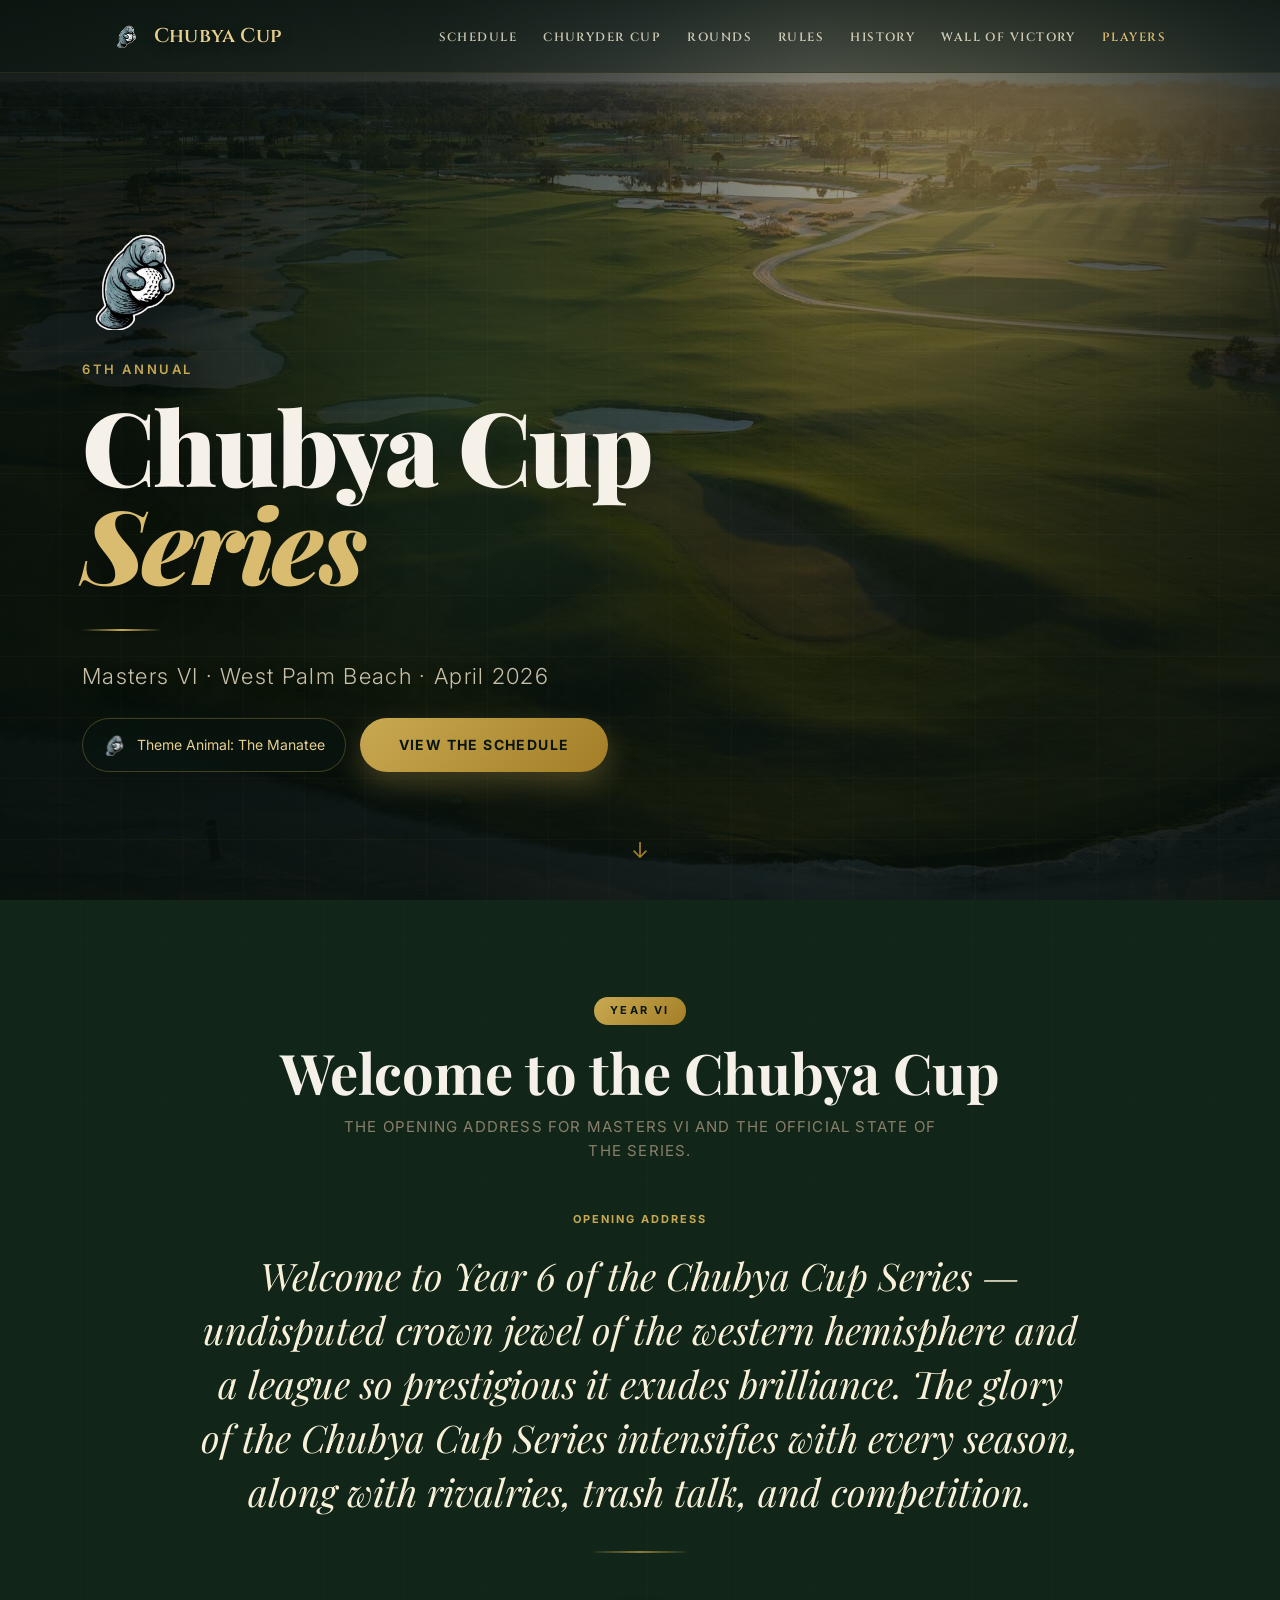
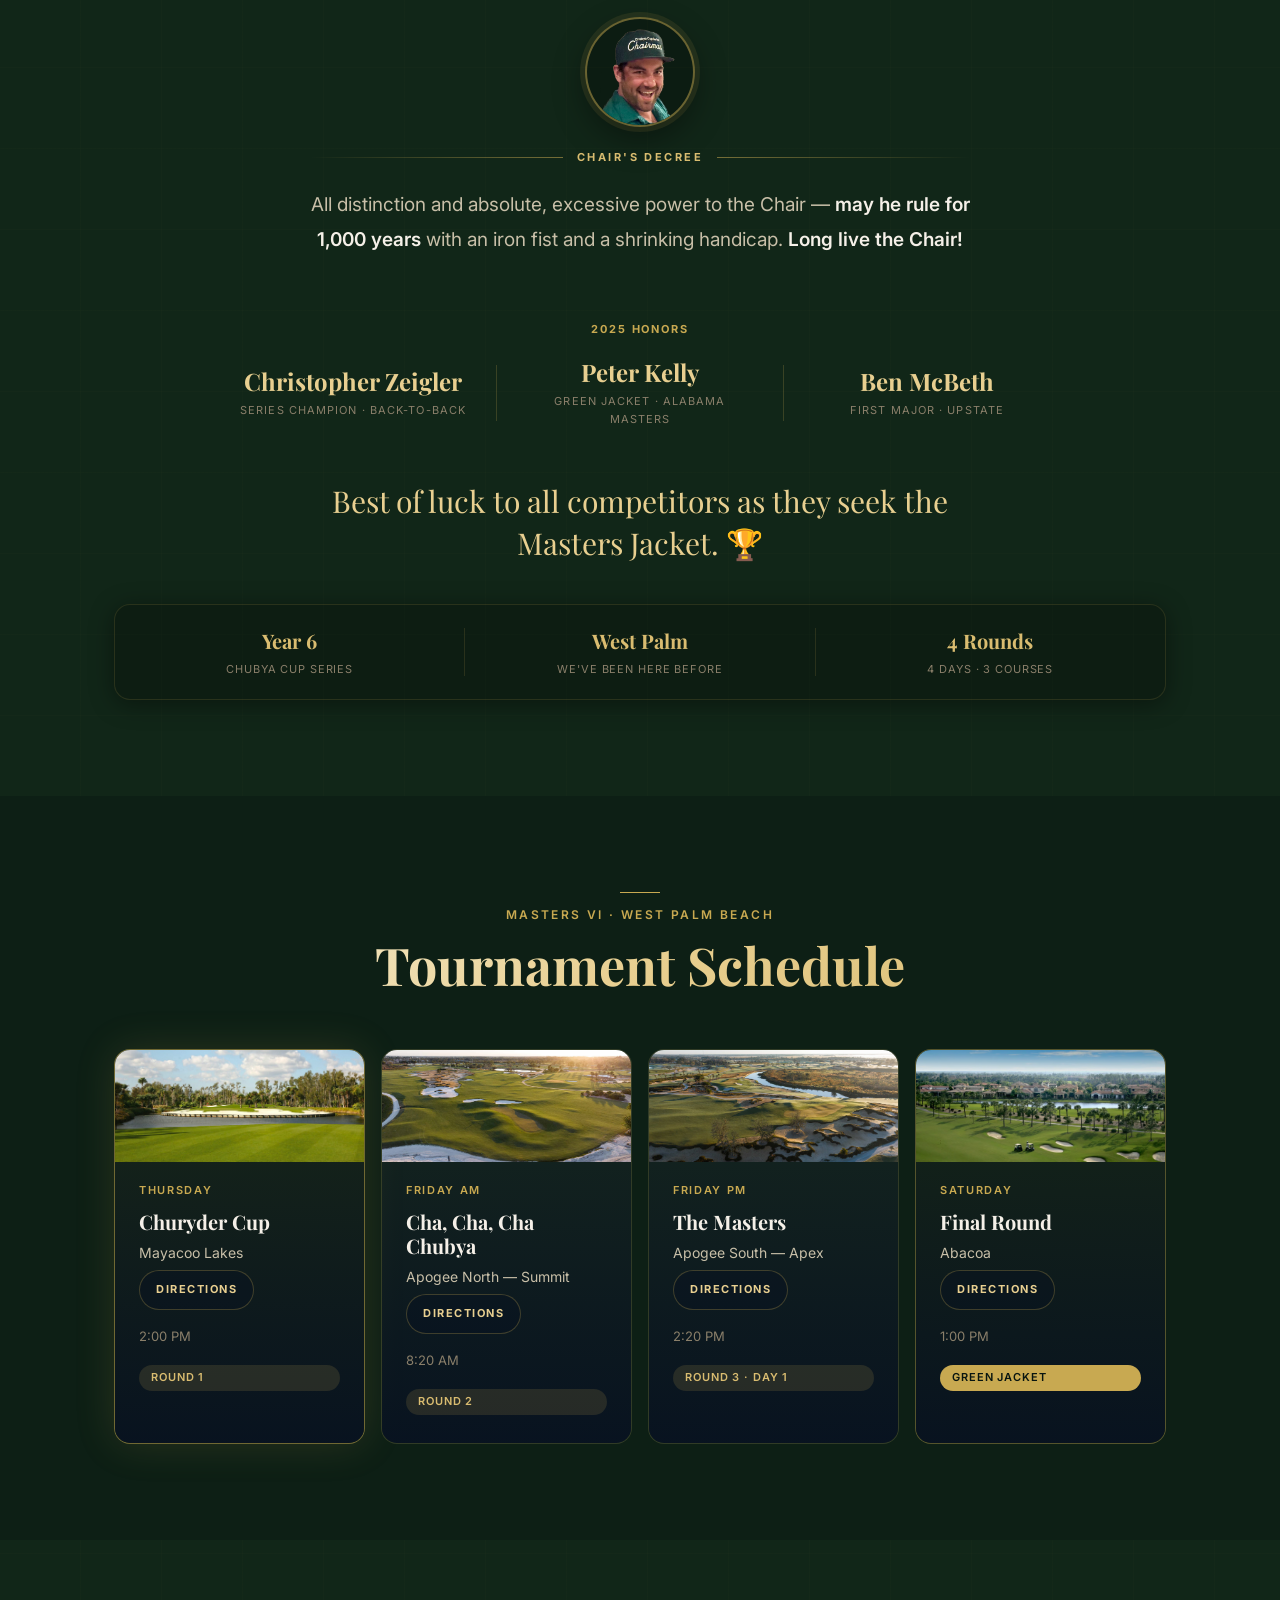
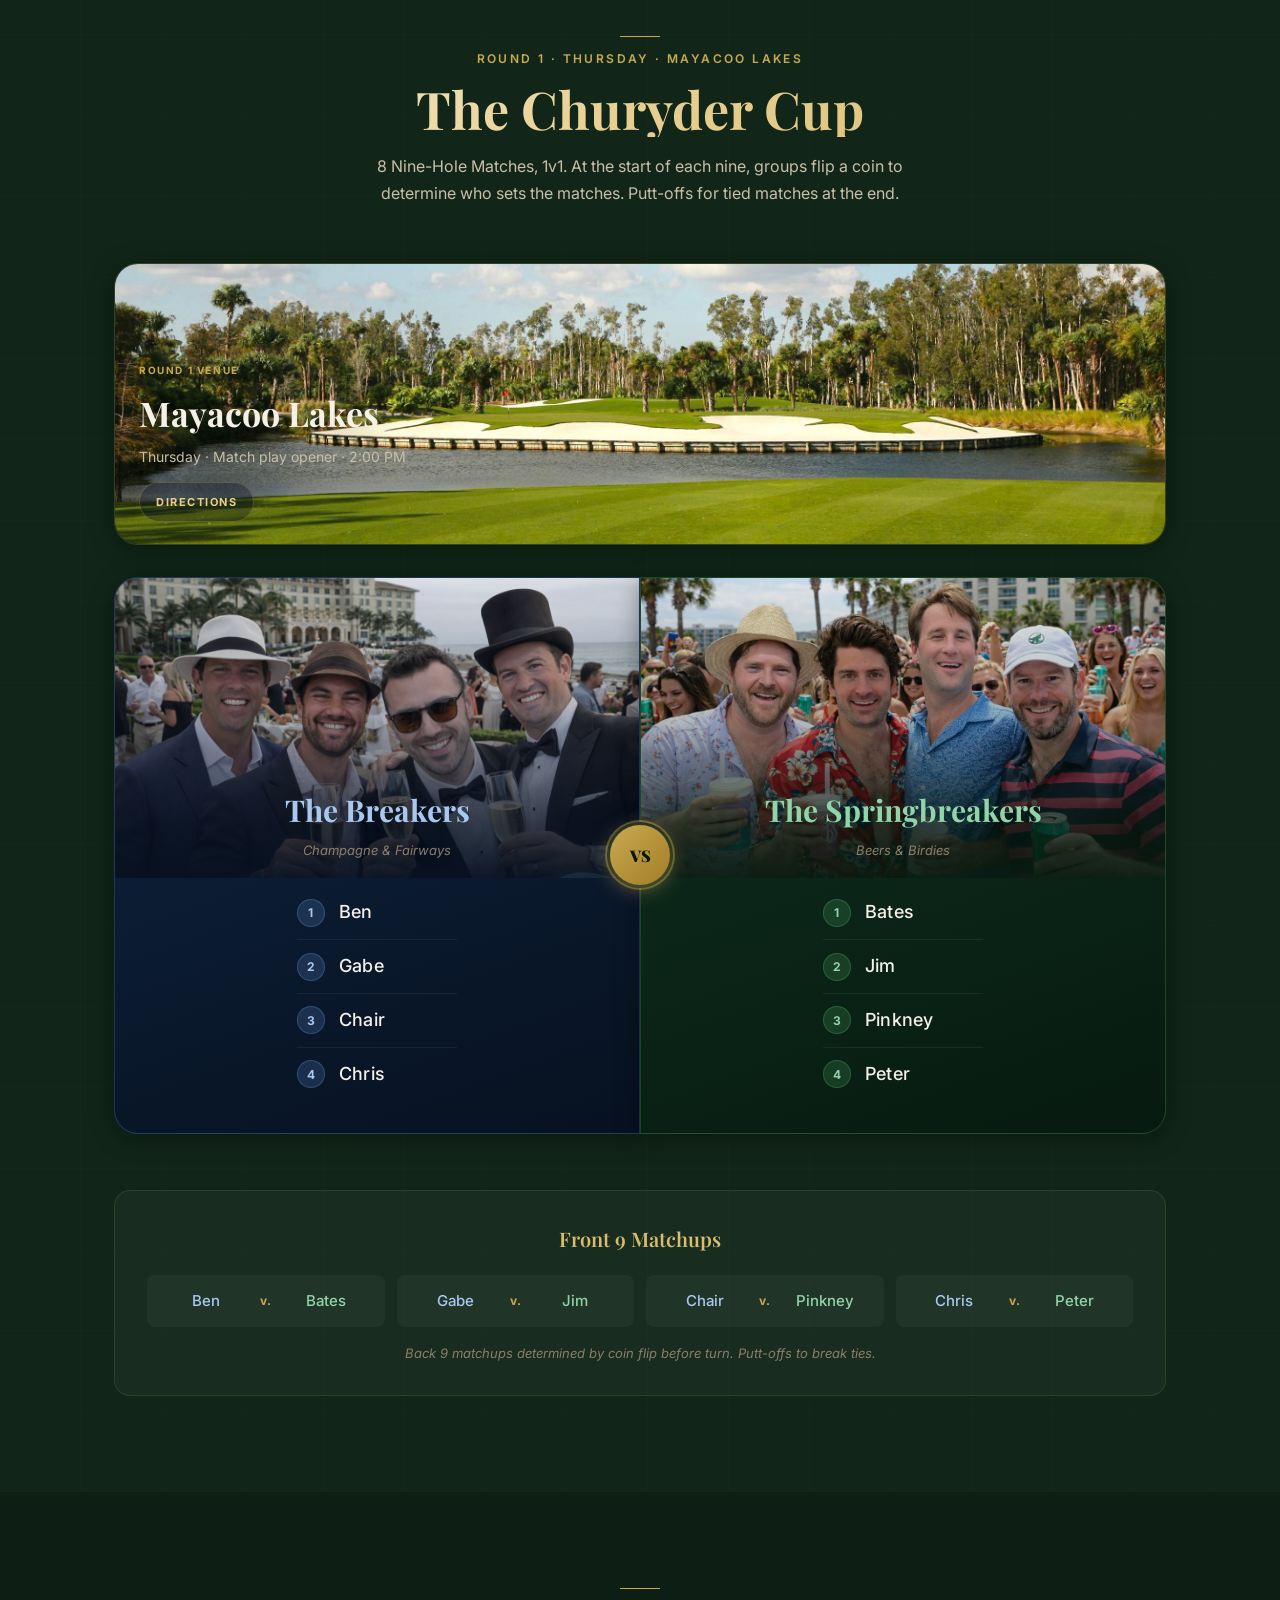
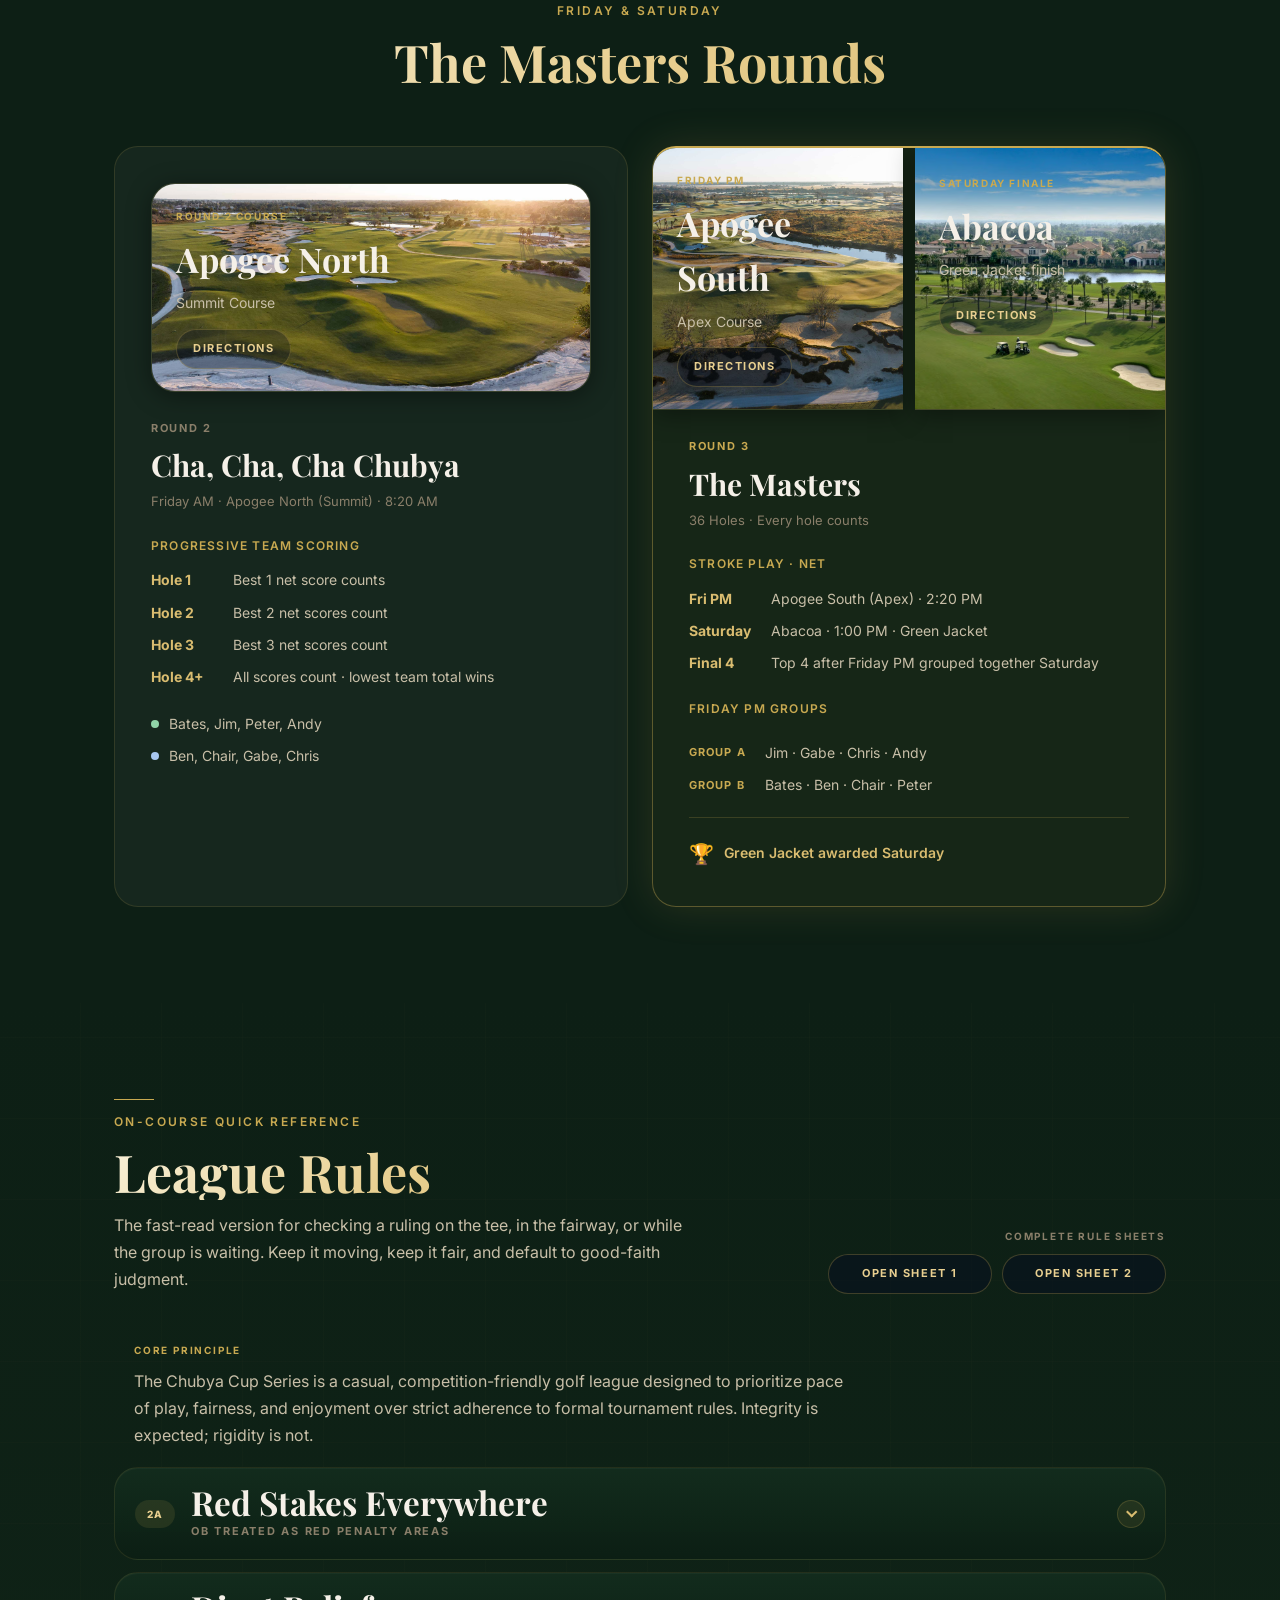
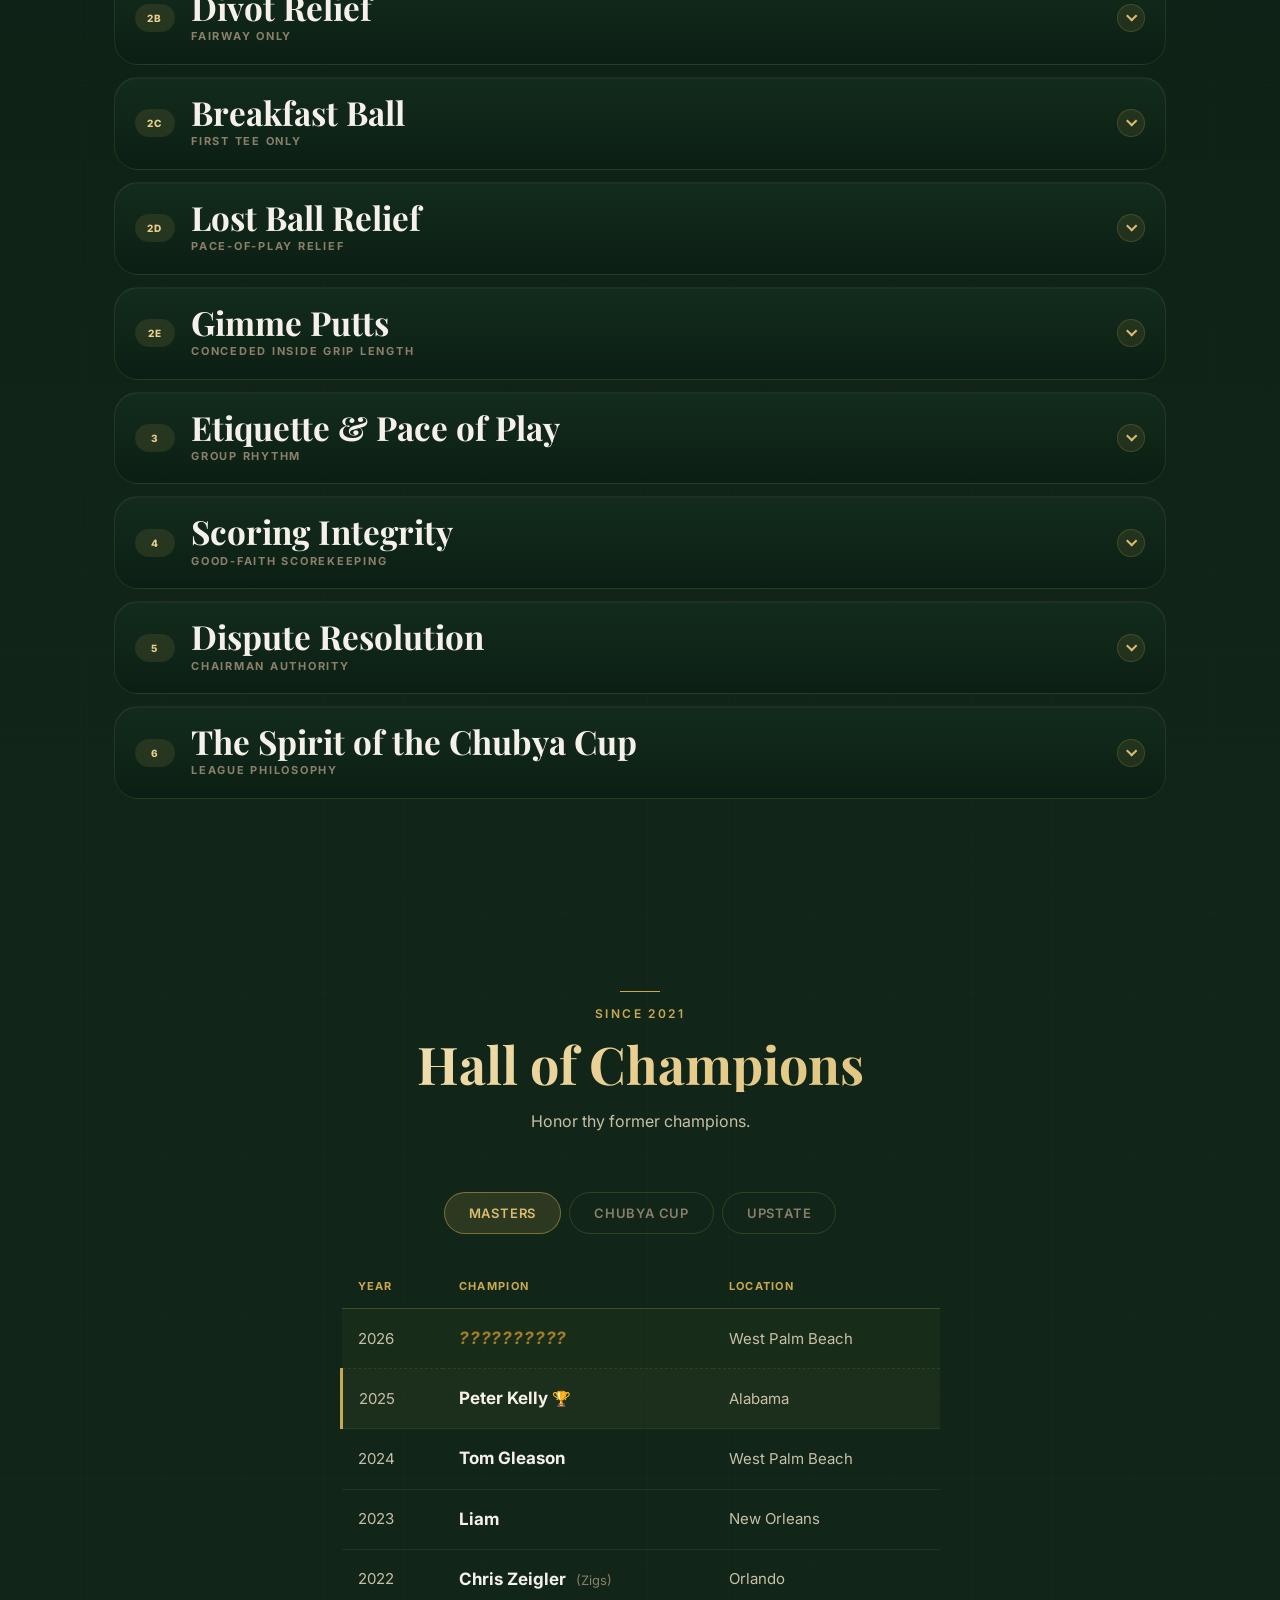
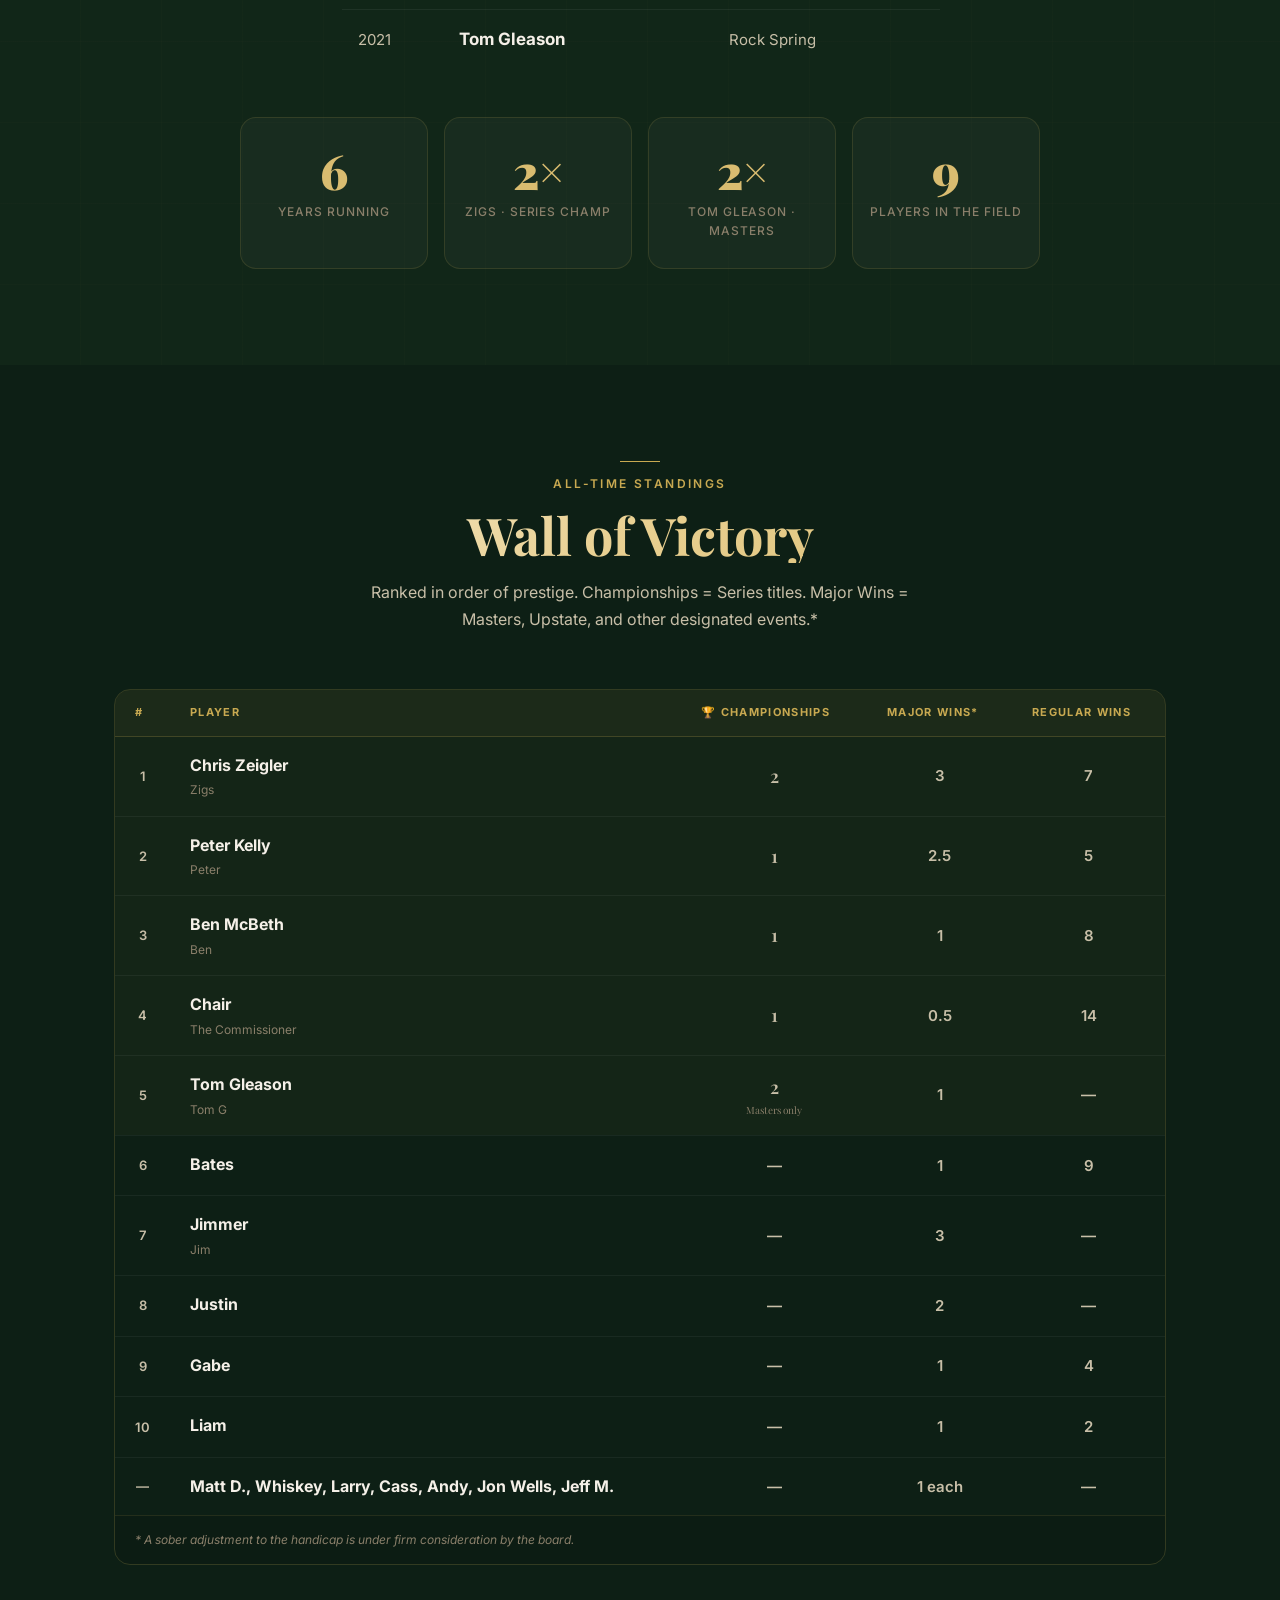
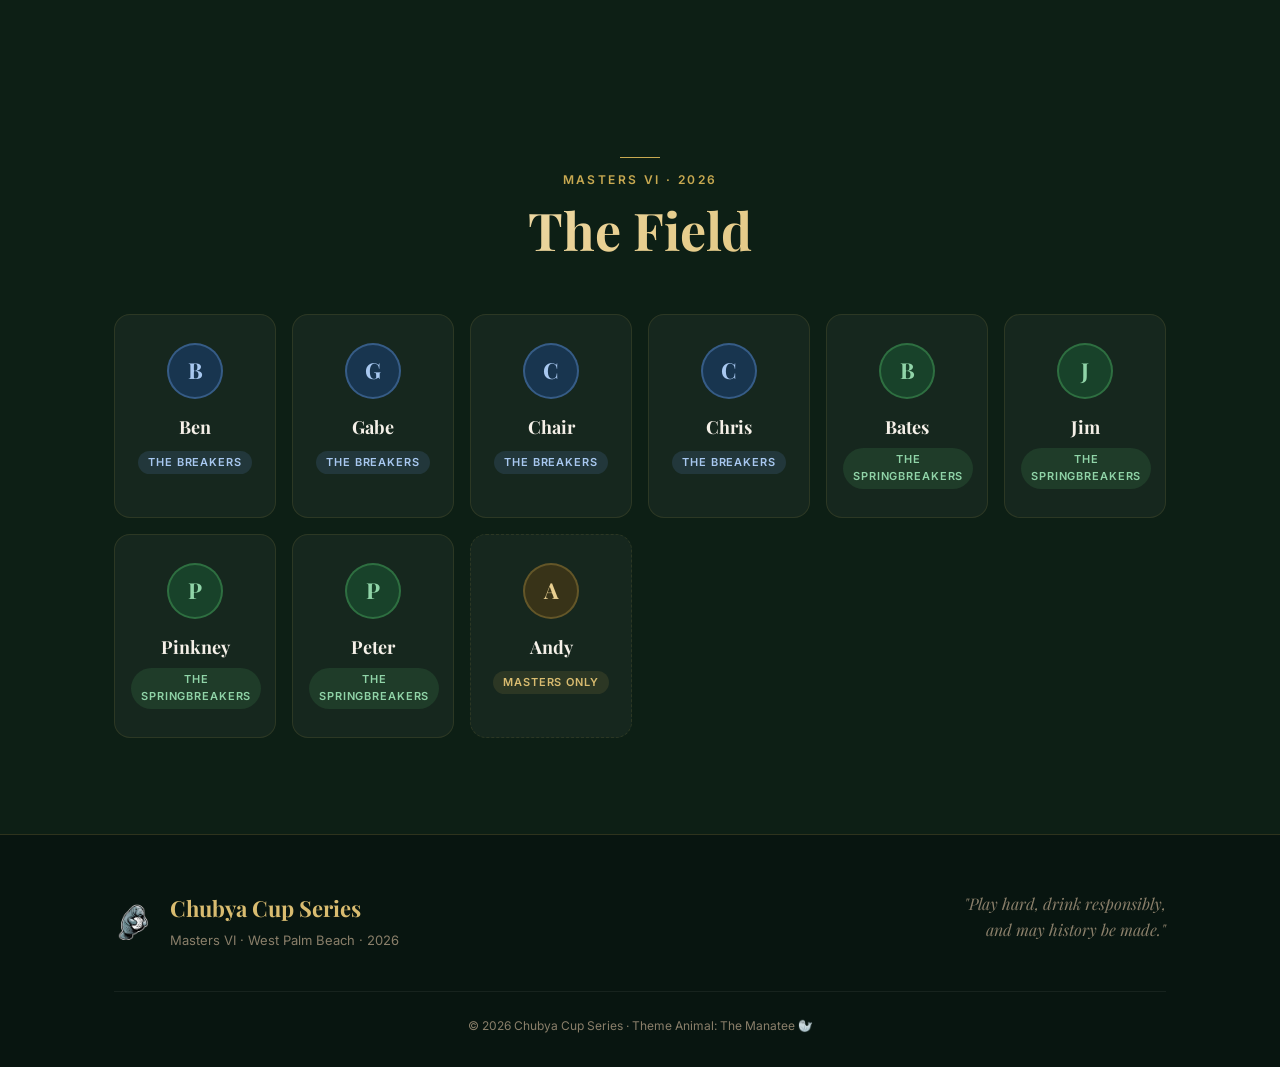
==== index.html @ f06f5875 "Add golf cart nav asset" ====
<!DOCTYPE html>
<html lang="en">
<head>
  <meta charset="UTF-8" />
  <meta name="viewport" content="width=device-width, initial-scale=1.0" />
  <title>Chubya Cup Series — Masters VI · West Palm 2026</title>
  <meta name="description" content="Chubya Cup Series returns to West Palm Beach for Masters VI: four rounds, three courses, one green jacket." />
  <meta property="og:type" content="website" />
  <meta property="og:title" content="Chubya Cup Series — Masters VI · West Palm 2026" />
  <meta property="og:description" content="Four rounds. Three courses. One green jacket." />
  <meta property="og:url" content="https://chubyacup.com/" />
  <meta property="og:site_name" content="Chubya Cup Series" />
  <meta property="og:image" content="https://chubyacup.com/images/social-preview.png?v=2026-04-13-og-mobiletype" />
  <meta property="og:image:width" content="1200" />
  <meta property="og:image:height" content="630" />
  <meta property="og:image:alt" content="Chubya Cup Series Masters VI social preview with Apogee North background." />
  <meta name="twitter:card" content="summary_large_image" />
  <meta name="twitter:title" content="Chubya Cup Series — Masters VI · West Palm 2026" />
  <meta name="twitter:description" content="Four rounds. Three courses. One green jacket." />
  <meta name="twitter:image" content="https://chubyacup.com/images/social-preview.png?v=2026-04-13-og-mobiletype" />
  <link rel="preconnect" href="https://fonts.googleapis.com" />
  <link rel="preconnect" href="https://fonts.gstatic.com" crossorigin />
  <link href="https://fonts.googleapis.com/css2?family=Cinzel:wght@500;600;700&family=Playfair+Display:wght@400;600;700;900&family=Inter:wght@300;400;500;600&display=swap" rel="stylesheet" />
  <link rel="stylesheet" href="styles.css?v=2026-04-13-cart-asset" />
  <link rel="icon" type="image/png" href="images/manatee-logo.png?v=2026-04-12-cachefix" />
</head>
<body>

  <!-- ─── NAV ─── -->
  <nav class="nav">
    <div class="nav-inner">
      <div class="nav-brand">
        <span class="nav-logo"><img src="images/manatee-logo.png?v=2026-04-12-cachefix" alt="Chubya Cup" class="nav-manatee" /></span>
        <span class="nav-title">Chubya Cup</span>
      </div>
      <ul class="nav-links">
        <li><a href="#schedule">Schedule</a></li>
        <li><a href="#churyder">Churyder Cup</a></li>
        <li><a href="#rounds">Rounds</a></li>
        <li><a href="#rules">Rules</a></li>
        <li><a href="#history">History</a></li>
        <li><a href="#victory">Wall of Victory</a></li>
        <li><a href="#players">Players</a></li>
      </ul>
      <button class="nav-toggle" aria-label="Menu">
        <span class="nav-toggle-cart" aria-hidden="true"></span>
      </button>
    </div>
  </nav>

  <!-- ─── HERO ─── -->
  <header class="hero">
    <div class="hero-bg"></div>
    <div class="hero-content">
      <div class="hero-crest">
        <img src="images/manatee-logo.png?v=2026-04-12-cachefix" alt="Chubya Cup Manatee" class="hero-crest-img" />
      </div>
      <p class="hero-eyebrow">6th Annual</p>
      <h1 class="hero-title">Chubya Cup<br><span class="hero-series">Series</span></h1>
      <div class="hero-divider"></div>
      <p class="hero-subtitle">Masters VI · West Palm Beach · April 2026</p>
      <div class="hero-actions">
        <div class="hero-theme">
          <img src="images/manatee-logo.png?v=2026-04-12-cachefix" alt="" class="hero-manatee-img" />
          <span class="hero-theme-text">Theme Animal: The Manatee</span>
        </div>
        <a href="#schedule" class="hero-cta">View the Schedule</a>
      </div>
    </div>
    <div class="hero-scroll">↓</div>
  </header>

  <!-- ─── WELCOME ─── -->
  <section id="welcome" class="section section-mid">
    <div class="container">
      <div class="welcome-inner">
        <div class="welcome-badge">Year VI</div>
        <h2 class="welcome-title">Welcome to the Chubya Cup</h2>
        <p class="welcome-intro">
          The opening address for Masters VI and the official state of the series.
        </p>
        <!-- Opening Address -->
        <div class="w-address">
          <p class="w-eyebrow">Opening Address</p>
          <blockquote class="welcome-quote">
            Welcome to Year 6 of the Chubya Cup Series — undisputed crown jewel of the western hemisphere and a league so prestigious it exudes brilliance. The glory of the Chubya Cup Series intensifies with every season, along with rivalries, trash talk, and competition.
          </blockquote>
          <div class="welcome-divider"></div>
        </div>

        <!-- Chair's Decree -->
        <div class="w-decree">
          <img class="decree-photo" src="images/Chairman.png" alt="The Chairman" />
          <div class="decree-heading">
            <div class="decree-rule"></div>
            <span class="decree-label">Chair's Decree</span>
            <div class="decree-rule decree-rule--right"></div>
          </div>
          <p class="decree-body">
            All distinction and absolute, excessive power to the Chair — <strong>may he rule for 1,000 years</strong> with an iron fist and a shrinking handicap. <strong>Long live the Chair!</strong>
          </p>
        </div>

        <!-- 2025 Honors -->
        <div class="w-honors">
          <p class="w-eyebrow">2025 Honors</p>
          <div class="honors-row">
            <div class="honor-entry">
              <span class="honor-name">Christopher Zeigler</span>
              <span class="honor-role">Series Champion · Back-to-Back</span>
            </div>
            <div class="honor-divider"></div>
            <div class="honor-entry">
              <span class="honor-name">Peter Kelly</span>
              <span class="honor-role">Green Jacket · Alabama Masters</span>
            </div>
            <div class="honor-divider"></div>
            <div class="honor-entry">
              <span class="honor-name">Ben McBeth</span>
              <span class="honor-role">First Major · Upstate</span>
            </div>
          </div>
        </div>
        <p class="welcome-body welcome-body--cta">
          Best of luck to all competitors as they seek the Masters Jacket. 🏆
        </p>
        <div class="welcome-stats-row">
          <div class="welcome-stat">
            <span class="welcome-stat-val">Year 6</span>
            <span class="welcome-stat-lbl">Chubya Cup Series</span>
          </div>
          <div class="welcome-stat-div"></div>
          <div class="welcome-stat">
            <span class="welcome-stat-val">West Palm</span>
            <span class="welcome-stat-lbl">We've been here before</span>
          </div>
          <div class="welcome-stat-div"></div>
          <div class="welcome-stat">
            <span class="welcome-stat-val">4 Rounds</span>
            <span class="welcome-stat-lbl">4 days · 3 courses</span>
          </div>
        </div>
      </div>
    </div>
  </section>

  <!-- ─── SCHEDULE OVERVIEW ─── -->
  <section id="schedule" class="section section-dark">
    <div class="container">
      <div class="section-header">
        <p class="section-eyebrow">Masters VI · West Palm Beach</p>
        <h2 class="section-title">Tournament Schedule</h2>
      </div>

      <div class="schedule-grid">
        <div class="schedule-card schedule-card--active" data-target="#churyder" tabindex="0" role="link" aria-label="Open Round 1 section">
          <div class="schedule-card-media" style="background-image: url('images/mayacoo.jpg')"></div>
          <div class="schedule-card-content">
            <div class="schedule-day">Thursday</div>
            <div class="schedule-event">Churyder Cup</div>
            <div class="schedule-course">Mayacoo Lakes</div>
            <a class="course-link course-link--inline" href="https://www.google.com/maps/dir/?api=1&destination=9697+Mayacoo+Club+Dr,+West+Palm+Beach,+FL+33411" target="_blank" rel="noopener noreferrer">Directions</a>
            <div class="schedule-time">2:00 PM</div>
            <div class="schedule-badge">Round 1</div>
          </div>
        </div>
        <div class="schedule-card" data-target="#round-2" tabindex="0" role="link" aria-label="Open Round 2 section">
          <div class="schedule-card-media" style="background-image: url('images/apogee north.jpeg')"></div>
          <div class="schedule-card-content">
            <div class="schedule-day">Friday AM</div>
            <div class="schedule-event">Cha, Cha, Cha Chubya</div>
            <div class="schedule-course">Apogee North — Summit</div>
            <a class="course-link course-link--inline" href="https://www.google.com/maps/dir/?api=1&destination=2103+SW+Bridge+Rd,+Hobe+Sound,+FL+33455" target="_blank" rel="noopener noreferrer">Directions</a>
            <div class="schedule-time">8:20 AM</div>
            <div class="schedule-badge">Round 2</div>
          </div>
        </div>
        <div class="schedule-card" data-target="#round-3" tabindex="0" role="link" aria-label="Open Round 3 section">
          <div class="schedule-card-media" style="background-image: url('images/apogee south.jpg')"></div>
          <div class="schedule-card-content">
            <div class="schedule-day">Friday PM</div>
            <div class="schedule-event">The Masters</div>
            <div class="schedule-course">Apogee South — Apex</div>
            <a class="course-link course-link--inline" href="https://www.google.com/maps/dir/?api=1&destination=2103+SW+Bridge+Rd,+Hobe+Sound,+FL+33455" target="_blank" rel="noopener noreferrer">Directions</a>
            <div class="schedule-time">2:20 PM</div>
            <div class="schedule-badge">Round 3 · Day 1</div>
          </div>
        </div>
        <div class="schedule-card schedule-card--final" data-target="#round-final" tabindex="0" role="link" aria-label="Open Final Round section">
          <div class="schedule-card-media" style="background-image: url('images/abacoa.avif')"></div>
          <div class="schedule-card-content">
            <div class="schedule-day">Saturday</div>
            <div class="schedule-event">Final Round</div>
            <div class="schedule-course">Abacoa</div>
            <a class="course-link course-link--inline" href="https://www.google.com/maps/dir/?api=1&destination=105+Barbados+Dr,+Jupiter,+FL+33458" target="_blank" rel="noopener noreferrer">Directions</a>
            <div class="schedule-time">1:00 PM</div>
            <div class="schedule-badge schedule-badge--gold">Green Jacket</div>
          </div>
        </div>
      </div>
    </div>
  </section>

  <!-- ─── CHURYDER CUP ─── -->
  <section id="churyder" class="section section-mid">
    <div class="container">
      <div class="section-header">
        <p class="section-eyebrow">Round 1 · Thursday · Mayacoo Lakes</p>
        <h2 class="section-title">The Churyder Cup</h2>
        <p class="section-desc">8 Nine-Hole Matches, 1v1. At the start of each nine, groups flip a coin to determine who sets the matches. Putt-offs for tied matches at the end.</p>
      </div>

      <div class="course-spotlight course-spotlight--wide">
        <div class="course-spotlight-media" style="background-image: url('images/mayacoo.jpg')"></div>
        <div class="course-spotlight-copy">
          <span class="course-spotlight-label">Round 1 Venue</span>
          <h3 class="course-spotlight-title">Mayacoo Lakes</h3>
          <p class="course-spotlight-meta">Thursday · Match play opener · 2:00 PM</p>
          <a class="course-link" href="https://www.google.com/maps/dir/?api=1&destination=9697+Mayacoo+Club+Dr,+West+Palm+Beach,+FL+33411" target="_blank" rel="noopener noreferrer">Directions</a>
        </div>
      </div>

      <div class="teams-container">
        <!-- Team Breakers -->
        <div class="team-card team-card--breakers">
          <div class="team-header">
            <div class="team-photo" style="background-image: url('images/team-breakers.jpg?v=2026-04-12-cachefix')"></div>
            <div class="team-wave">
              <svg viewBox="0 0 100 40" xmlns="http://www.w3.org/2000/svg">
                <path d="M0,25 C15,10 25,35 40,20 C55,5 65,30 80,15 C90,5 95,15 100,10 L100,40 L0,40 Z" fill="currentColor" opacity="0.3"/>
                <path d="M0,30 C20,15 30,35 50,25 C70,15 80,30 100,20 L100,40 L0,40 Z" fill="currentColor" opacity="0.5"/>
              </svg>
            </div>
            <h3 class="team-name">The Breakers</h3>
            <p class="team-motto">Champagne & Fairways</p>
          </div>
          <ul class="team-roster">
            <li class="team-player"><span class="player-num">1</span>Ben</li>
            <li class="team-player"><span class="player-num">2</span>Gabe</li>
            <li class="team-player"><span class="player-num">3</span>Chair</li>
            <li class="team-player"><span class="player-num">4</span>Chris</li>
          </ul>
        </div>

        <div class="vs-badge">
          <span>VS</span>
        </div>

        <!-- Team Springbreakers -->
        <div class="team-card team-card--springbreakers">
          <div class="team-header">
            <div class="team-photo" style="background-image: url('images/team-springbreakers.jpg?v=2026-04-12-cachefix')"></div>
            <div class="team-palm">
              <svg viewBox="0 0 80 80" xmlns="http://www.w3.org/2000/svg">
                <line x1="40" y1="75" x2="40" y2="20" stroke="currentColor" stroke-width="3" opacity="0.6"/>
                <path d="M40,20 C30,5 10,8 5,15 C15,12 28,22 35,28" fill="currentColor" opacity="0.4"/>
                <path d="M40,25 C55,10 70,12 72,20 C62,16 48,25 42,30" fill="currentColor" opacity="0.4"/>
                <path d="M40,30 C28,18 15,25 12,33 C22,28 35,32 40,36" fill="currentColor" opacity="0.3"/>
              </svg>
            </div>
            <h3 class="team-name">The Springbreakers</h3>
            <p class="team-motto">Beers & Birdies</p>
          </div>
          <ul class="team-roster">
            <li class="team-player"><span class="player-num">1</span>Bates</li>
            <li class="team-player"><span class="player-num">2</span>Jim</li>
            <li class="team-player"><span class="player-num">3</span>Pinkney</li>
            <li class="team-player"><span class="player-num">4</span>Peter</li>
          </ul>
        </div>
      </div>

      <!-- Matchups -->
      <div class="matchups">
        <h3 class="matchups-title">Front 9 Matchups</h3>
        <div class="matchup-grid">
          <div class="matchup">
            <span class="matchup-player matchup-player--breakers">Ben</span>
            <span class="matchup-sep">v.</span>
            <span class="matchup-player matchup-player--spring">Bates</span>
          </div>
          <div class="matchup">
            <span class="matchup-player matchup-player--breakers">Gabe</span>
            <span class="matchup-sep">v.</span>
            <span class="matchup-player matchup-player--spring">Jim</span>
          </div>
          <div class="matchup">
            <span class="matchup-player matchup-player--breakers">Chair</span>
            <span class="matchup-sep">v.</span>
            <span class="matchup-player matchup-player--spring">Pinkney</span>
          </div>
          <div class="matchup">
            <span class="matchup-player matchup-player--breakers">Chris</span>
            <span class="matchup-sep">v.</span>
            <span class="matchup-player matchup-player--spring">Peter</span>
          </div>
        </div>
        <p class="matchups-note">Back 9 matchups determined by coin flip before turn. Putt-offs to break ties.</p>
      </div>
    </div>
  </section>

  <!-- ─── ROUNDS ─── -->
  <section id="rounds" class="section section-dark">
    <div class="container">
      <div class="section-header">
        <p class="section-eyebrow">Friday & Saturday</p>
        <h2 class="section-title">The Masters Rounds</h2>
      </div>

      <div class="rounds-grid">
        <!-- Round 2 -->
        <div class="round-card" id="round-2">
          <div class="course-spotlight">
            <div class="course-spotlight-media" style="background-image: url('images/apogee north.jpeg')"></div>
            <div class="course-spotlight-copy">
              <span class="course-spotlight-label">Round 2 Course</span>
              <h4 class="course-spotlight-title">Apogee North</h4>
              <p class="course-spotlight-meta">Summit Course</p>
              <a class="course-link" href="https://www.google.com/maps/dir/?api=1&destination=2103+SW+Bridge+Rd,+Hobe+Sound,+FL+33455" target="_blank" rel="noopener noreferrer">Directions</a>
            </div>
          </div>
          <div class="round-number">Round 2</div>
          <h3 class="round-name">Cha, Cha, Cha Chubya</h3>
          <p class="round-meta">Friday AM · Apogee North (Summit) · 8:20 AM</p>
          <div class="round-format">
            <h4 class="round-format-title">Progressive Team Scoring</h4>
            <ul class="round-rules">
              <li><span class="rule-hole">Hole 1</span><span class="rule-desc">Best 1 net score counts</span></li>
              <li><span class="rule-hole">Hole 2</span><span class="rule-desc">Best 2 net scores count</span></li>
              <li><span class="rule-hole">Hole 3</span><span class="rule-desc">Best 3 net scores count</span></li>
              <li><span class="rule-hole">Hole 4+</span><span class="rule-desc">All scores count · lowest team total wins</span></li>
            </ul>
          </div>
          <div class="round-teams">
            <div class="round-team">
              <span class="round-team-dot round-team-dot--a"></span>
              Bates, Jim, Peter, Andy
            </div>
            <div class="round-team">
              <span class="round-team-dot round-team-dot--b"></span>
              Ben, Chair, Gabe, Chris
            </div>
          </div>
        </div>

        <!-- Round 3 -->
        <div class="round-card round-card--gold" id="round-3">
          <div class="course-gallery">
            <div class="course-spotlight course-spotlight--compact">
              <div class="course-spotlight-media" style="background-image: url('images/apogee south.jpg')"></div>
              <div class="course-spotlight-copy">
                <span class="course-spotlight-label">Friday PM</span>
                <h4 class="course-spotlight-title">Apogee South</h4>
                <p class="course-spotlight-meta">Apex Course</p>
                <a class="course-link" href="https://www.google.com/maps/dir/?api=1&destination=2103+SW+Bridge+Rd,+Hobe+Sound,+FL+33455" target="_blank" rel="noopener noreferrer">Directions</a>
              </div>
            </div>
            <div class="course-spotlight course-spotlight--compact course-spotlight--finale" id="round-final">
              <div class="course-spotlight-media" style="background-image: url('images/abacoa.avif')"></div>
              <div class="course-spotlight-copy">
                <span class="course-spotlight-label">Saturday Finale</span>
                <h4 class="course-spotlight-title">Abacoa</h4>
                <p class="course-spotlight-meta">Green Jacket finish</p>
                <a class="course-link" href="https://www.google.com/maps/dir/?api=1&destination=105+Barbados+Dr,+Jupiter,+FL+33458" target="_blank" rel="noopener noreferrer">Directions</a>
              </div>
            </div>
          </div>
          <div class="round-number round-number--gold">Round 3</div>
          <h3 class="round-name">The Masters</h3>
          <p class="round-meta">36 Holes · Every hole counts</p>
          <div class="round-format">
            <h4 class="round-format-title">Stroke Play · Net</h4>
            <ul class="round-rules">
              <li><span class="rule-hole">Fri PM</span><span class="rule-desc">Apogee South (Apex) · 2:20 PM</span></li>
              <li><span class="rule-hole">Saturday</span><span class="rule-desc">Abacoa · 1:00 PM · Green Jacket</span></li>
              <li><span class="rule-hole">Final 4</span><span class="rule-desc">Top 4 after Friday PM grouped together Saturday</span></li>
            </ul>
          </div>
          <div class="round-groups">
            <h4 class="round-format-title">Friday PM Groups</h4>
            <div class="round-group-row">
              <span class="group-label">Group A</span>
              <span>Jim · Gabe · Chris · Andy</span>
            </div>
            <div class="round-group-row">
              <span class="group-label">Group B</span>
              <span>Bates · Ben · Chair · Peter</span>
            </div>
          </div>
          <div class="green-jacket">
            <span class="green-jacket-icon">🏆</span>
            <span>Green Jacket awarded Saturday</span>
          </div>
        </div>
      </div>
    </div>
  </section>

  <!-- ─── LEAGUE RULES ─── -->
  <section id="rules" class="section section-mid section-rules">
    <div class="container">
      <div class="rules-shell">
        <div class="rules-shell-top">
          <div class="rules-shell-copy">
            <p class="section-eyebrow rules-eyebrow">On-Course Quick Reference</p>
            <h2 class="section-title rules-title">League Rules</h2>
            <p class="section-desc rules-desc">The fast-read version for checking a ruling on the tee, in the fairway, or while the group is waiting. Keep it moving, keep it fair, and default to good-faith judgment.</p>
          </div>
          <div class="rules-actions">
            <span class="rules-actions-label">Complete Rule Sheets</span>
            <a class="course-link" href="images/chubya-league-rules-1.png" target="_blank" rel="noopener noreferrer">Open Sheet 1</a>
            <a class="course-link" href="images/chubya-league-rules-2.png" target="_blank" rel="noopener noreferrer">Open Sheet 2</a>
          </div>
        </div>

        <div class="rules-listing">
            <div class="rules-principle">
              <span class="rules-kicker">Core Principle</span>
              <p class="rules-principle-text">The Chubya Cup Series is a casual, competition-friendly golf league designed to prioritize pace of play, fairness, and enjoyment over strict adherence to formal tournament rules. Integrity is expected; rigidity is not.</p>
            </div>

            <details class="rule-item">
              <summary class="rule-summary">
                <div class="rule-summary-main">
                  <span class="rules-number">2A</span>
                  <div class="rule-summary-copy">
                    <h3 class="rule-summary-title">Red Stakes Everywhere</h3>
                    <p class="rule-summary-tag">OB treated as red penalty areas</p>
                  </div>
                </div>
                <span class="rule-summary-icon" aria-hidden="true"></span>
              </summary>
              <div class="rule-body">
                <ul class="rules-list">
                  <li>All out-of-bounds and hazard areas are treated as red penalty areas.</li>
                  <li>Players may take lateral relief within two club lengths from the point of entry, no closer to the hole.</li>
                  <li><strong>Penalty:</strong> one stroke.</li>
                  <li>No stroke-and-distance requirement for OB.</li>
                </ul>
                <p class="rules-note"><strong>Purpose:</strong> eliminates re-teeing and speeds up play.</p>
              </div>
            </details>

            <details class="rule-item">
              <summary class="rule-summary">
                <div class="rule-summary-main">
                  <span class="rules-number">2B</span>
                  <div class="rule-summary-copy">
                    <h3 class="rule-summary-title">Divot Relief</h3>
                    <p class="rule-summary-tag">Fairway only</p>
                  </div>
                </div>
                <span class="rule-summary-icon" aria-hidden="true"></span>
              </summary>
              <div class="rule-body">
                <ul class="rules-list">
                  <li>If a ball comes to rest in a divot or clearly damaged turf area in the fairway, the player may lift, clean, and place within one club length.</li>
                  <li>The ball must remain in the fairway and <strong>not</strong> be moved closer to the hole.</li>
                </ul>
                <p class="rules-note">This is not a general preferred-lies rule. It applies only to divots or abnormal damage.</p>
              </div>
            </details>

            <details class="rule-item">
              <summary class="rule-summary">
                <div class="rule-summary-main">
                  <span class="rules-number">2C</span>
                  <div class="rule-summary-copy">
                    <h3 class="rule-summary-title">Breakfast Ball</h3>
                    <p class="rule-summary-tag">First tee only</p>
                  </div>
                </div>
                <span class="rule-summary-icon" aria-hidden="true"></span>
              </summary>
              <div class="rule-body">
                <ul class="rules-list">
                  <li>Each player is allowed one mulligan on the first tee shot only.</li>
                  <li>It must be declared immediately after the first shot.</li>
                  <li>The second shot is the ball in play. No further mulligans.</li>
                </ul>
              </div>
            </details>

            <details class="rule-item">
              <summary class="rule-summary">
                <div class="rule-summary-main">
                  <span class="rules-number">2D</span>
                  <div class="rule-summary-copy">
                    <h3 class="rule-summary-title">Lost Ball Relief</h3>
                    <p class="rule-summary-tag">Pace-of-play relief</p>
                  </div>
                </div>
                <span class="rule-summary-icon" aria-hidden="true"></span>
              </summary>
              <div class="rule-body">
                <ul class="rules-list">
                  <li>If a ball is likely lost and the search exceeds about two minutes, drop near the estimated area.</li>
                  <li><strong>Penalty:</strong> one stroke.</li>
                </ul>
              </div>
            </details>

            <details class="rule-item">
              <summary class="rule-summary">
                <div class="rule-summary-main">
                  <span class="rules-number">2E</span>
                  <div class="rule-summary-copy">
                    <h3 class="rule-summary-title">Gimme Putts</h3>
                    <p class="rule-summary-tag">Conceded inside grip length</p>
                  </div>
                </div>
                <span class="rule-summary-icon" aria-hidden="true"></span>
              </summary>
              <div class="rule-body">
                <ul class="rules-list">
                  <li>Inside putter-grip length, or the official Chubya Gimme Stick(TM), putts may be conceded.</li>
                  <li>In competitive matches, opponents may require completion.</li>
                </ul>
              </div>
            </details>

            <details class="rule-item">
              <summary class="rule-summary">
                <div class="rule-summary-main">
                  <span class="rules-number">3</span>
                  <div class="rule-summary-copy">
                    <h3 class="rule-summary-title">Etiquette &amp; Pace of Play</h3>
                    <p class="rule-summary-tag">Group rhythm</p>
                  </div>
                </div>
                <span class="rule-summary-icon" aria-hidden="true"></span>
              </summary>
              <div class="rule-body">
                <ul class="rules-list">
                  <li>Play ready golf.</li>
                  <li>Keep pace with the group ahead.</li>
                  <li>Limit ball searches.</li>
                  <li>Respect playing partners and course conditions.</li>
                </ul>
              </div>
            </details>

            <details class="rule-item">
              <summary class="rule-summary">
                <div class="rule-summary-main">
                  <span class="rules-number">4</span>
                  <div class="rule-summary-copy">
                    <h3 class="rule-summary-title">Scoring Integrity</h3>
                    <p class="rule-summary-tag">Good-faith scorekeeping</p>
                  </div>
                </div>
                <span class="rule-summary-icon" aria-hidden="true"></span>
              </summary>
              <div class="rule-body">
                <ul class="rules-list">
                  <li>Players are responsible for honestly reporting scores.</li>
                  <li>No vanity handicaps or score manipulation.</li>
                  <li>When in doubt, take the reasonable, good-faith interpretation.</li>
                </ul>
              </div>
            </details>

            <details class="rule-item">
              <summary class="rule-summary">
                <div class="rule-summary-main">
                  <span class="rules-number">5</span>
                  <div class="rule-summary-copy">
                    <h3 class="rule-summary-title">Dispute Resolution</h3>
                    <p class="rule-summary-tag">Chairman authority</p>
                  </div>
                </div>
                <span class="rule-summary-icon" aria-hidden="true"></span>
              </summary>
              <div class="rule-body">
                <ul class="rules-list">
                  <li>On-course rulings are decided by group consensus.</li>
                  <li>League disputes are resolved by the Chairman or Rule Czar.</li>
                  <li><strong>The Chairman has sole and final authority</strong> over all rulings and may overrule any decision.</li>
                </ul>
              </div>
            </details>

            <details class="rule-item">
              <summary class="rule-summary">
                <div class="rule-summary-main">
                  <span class="rules-number">6</span>
                  <div class="rule-summary-copy">
                    <h3 class="rule-summary-title">The Spirit of the Chubya Cup</h3>
                    <p class="rule-summary-tag">League philosophy</p>
                  </div>
                </div>
                <span class="rule-summary-icon" aria-hidden="true"></span>
              </summary>
              <div class="rule-body rule-body--split">
                <ul class="rules-list">
                  <li>Keep rounds moving.</li>
                  <li>Reduce frustration.</li>
                  <li>Encourage participation.</li>
                </ul>
                <p class="rules-spirit-callout">Maintain <strong>competitive fun</strong> without over-policing rules. If a rule slows things down or kills the vibe, you're probably doing it wrong.</p>
              </div>
            </details>
        </div>
      </div>
    </div>
  </section>

  <!-- ─── HISTORY ─── -->
  <section id="history" class="section section-mid">
    <div class="container">
      <div class="section-header">
        <p class="section-eyebrow">Since 2021</p>
        <h2 class="section-title">Hall of Champions</h2>
        <p class="section-desc">Honor thy former champions.</p>
      </div>

      <div class="history-tabs">
        <button class="history-tab history-tab--active" data-tab="masters">Masters</button>
        <button class="history-tab" data-tab="chubya">Chubya Cup</button>
        <button class="history-tab" data-tab="upstate">Upstate</button>
      </div>

      <div class="history-table-wrap">
        <table class="history-table" id="history-masters">
          <thead>
            <tr>
              <th>Year</th>
              <th>Champion</th>
              <th>Location</th>
            </tr>
          </thead>
          <tbody>
            <tr class="history-row--tbd">
              <td>2026</td>
              <td><span class="champ-name champ-tbd">??????????</span></td>
              <td>West Palm Beach</td>
            </tr>
            <tr class="history-row--latest">
              <td>2025</td>
              <td><span class="champ-name">Peter Kelly</span> 🏆</td>
              <td>Alabama</td>
            </tr>
            <tr>
              <td>2024</td>
              <td><span class="champ-name">Tom Gleason</span></td>
              <td>West Palm Beach</td>
            </tr>
            <tr>
              <td>2023</td>
              <td><span class="champ-name">Liam</span></td>
              <td>New Orleans</td>
            </tr>
            <tr>
              <td>2022</td>
              <td><span class="champ-name">Chris Zeigler</span> <span class="champ-aka">(Zigs)</span></td>
              <td>Orlando</td>
            </tr>
            <tr>
              <td>2021</td>
              <td><span class="champ-name">Tom Gleason</span></td>
              <td>Rock Spring</td>
            </tr>
          </tbody>
        </table>

        <table class="history-table hidden" id="history-chubya">
          <thead>
            <tr><th>Year</th><th>Champion</th></tr>
          </thead>
          <tbody>
            <tr class="history-row--latest">
              <td>2025</td>
              <td><span class="champ-name">Chris Zeigler</span> <span class="champ-aka">(Zigs)</span> 🏆</td>
            </tr>
            <tr>
              <td>2024</td>
              <td><span class="champ-name">Chris Zeigler</span> <span class="champ-aka">(Zigs)</span></td>
            </tr>
          </tbody>
        </table>

        <table class="history-table hidden" id="history-upstate">
          <thead>
            <tr><th>Year</th><th>Champion</th></tr>
          </thead>
          <tbody>
            <tr class="history-row--latest">
              <td>2025</td>
              <td><span class="champ-name">Ben McBeth</span> 🏆</td>
            </tr>
          </tbody>
        </table>
      </div>

      <div class="history-stats">
        <div class="stat-card">
          <div class="stat-number">6</div>
          <div class="stat-label">Years Running</div>
        </div>
        <div class="stat-card">
          <div class="stat-number">2×</div>
          <div class="stat-label">Zigs · Series Champ</div>
        </div>
        <div class="stat-card">
          <div class="stat-number">2×</div>
          <div class="stat-label">Tom Gleason · Masters</div>
        </div>
        <div class="stat-card">
          <div class="stat-number">9</div>
          <div class="stat-label">Players in the Field</div>
        </div>
      </div>
    </div>
  </section>

  <!-- ─── WALL OF VICTORY ─── -->
  <section id="victory" class="section section-dark">
    <div class="container">
      <div class="section-header">
        <p class="section-eyebrow">All-Time Standings</p>
        <h2 class="section-title">Wall of Victory</h2>
        <p class="section-desc">Ranked in order of prestige. Championships = Series titles. Major Wins = Masters, Upstate, and other designated events.*</p>
      </div>

      <div class="victory-table-wrap">
        <table class="victory-table">
          <thead>
            <tr>
              <th class="th-rank">#</th>
              <th>Player</th>
              <th class="th-num">🏆 Championships</th>
              <th class="th-num">Major Wins*</th>
              <th class="th-num">Regular Wins</th>
            </tr>
          </thead>
          <tbody>
            <tr class="victory-row--elite">
              <td class="td-rank">1</td>
              <td><span class="v-name">Chris Zeigler</span><span class="v-aka">Zigs</span></td>
              <td class="td-num td-champ">2</td>
              <td class="td-num">3</td>
              <td class="td-num">7</td>
            </tr>
            <tr class="victory-row--elite">
              <td class="td-rank">2</td>
              <td><span class="v-name">Peter Kelly</span><span class="v-aka">Peter</span></td>
              <td class="td-num td-champ">1</td>
              <td class="td-num">2.5</td>
              <td class="td-num">5</td>
            </tr>
            <tr class="victory-row--elite">
              <td class="td-rank">3</td>
              <td><span class="v-name">Ben McBeth</span><span class="v-aka">Ben</span></td>
              <td class="td-num td-champ">1</td>
              <td class="td-num">1</td>
              <td class="td-num">8</td>
            </tr>
            <tr class="victory-row--elite">
              <td class="td-rank">4</td>
              <td><span class="v-name">Chair</span><span class="v-aka">The Commissioner</span></td>
              <td class="td-num td-champ">1</td>
              <td class="td-num">0.5</td>
              <td class="td-num">14</td>
            </tr>
            <tr class="victory-row--elite">
              <td class="td-rank">5</td>
              <td><span class="v-name">Tom Gleason</span><span class="v-aka">Tom G</span></td>
              <td class="td-num td-champ">2 <span class="v-note">Masters only</span></td>
              <td class="td-num">1</td>
              <td class="td-num">—</td>
            </tr>
            <tr>
              <td class="td-rank">6</td>
              <td><span class="v-name">Bates</span><span class="v-aka"></span></td>
              <td class="td-num">—</td>
              <td class="td-num">1</td>
              <td class="td-num">9</td>
            </tr>
            <tr>
              <td class="td-rank">7</td>
              <td><span class="v-name">Jimmer</span><span class="v-aka">Jim</span></td>
              <td class="td-num">—</td>
              <td class="td-num">3</td>
              <td class="td-num">—</td>
            </tr>
            <tr>
              <td class="td-rank">8</td>
              <td><span class="v-name">Justin</span><span class="v-aka"></span></td>
              <td class="td-num">—</td>
              <td class="td-num">2</td>
              <td class="td-num">—</td>
            </tr>
            <tr>
              <td class="td-rank">9</td>
              <td><span class="v-name">Gabe</span><span class="v-aka"></span></td>
              <td class="td-num">—</td>
              <td class="td-num">1</td>
              <td class="td-num">4</td>
            </tr>
            <tr>
              <td class="td-rank">10</td>
              <td><span class="v-name">Liam</span><span class="v-aka"></span></td>
              <td class="td-num">—</td>
              <td class="td-num">1</td>
              <td class="td-num">2</td>
            </tr>
            <tr>
              <td class="td-rank">—</td>
              <td><span class="v-name">Matt D., Whiskey, Larry, Cass, Andy, Jon Wells, Jeff M.</span></td>
              <td class="td-num">—</td>
              <td class="td-num">1 each</td>
              <td class="td-num">—</td>
            </tr>
          </tbody>
        </table>
        <p class="victory-footnote">* A sober adjustment to the handicap is under firm consideration by the board.</p>
      </div>
    </div>
  </section>

  <!-- ─── PLAYERS ─── -->
  <section id="players" class="section section-dark">
    <div class="container">
      <div class="section-header">
        <p class="section-eyebrow">Masters VI · 2026</p>
        <h2 class="section-title">The Field</h2>
      </div>

      <div class="players-grid">
        <div class="player-card">
          <div class="player-avatar player-avatar--b">B</div>
          <div class="player-name">Ben</div>
          <div class="player-team team-tag--breakers">The Breakers</div>
        </div>
        <div class="player-card">
          <div class="player-avatar player-avatar--g">G</div>
          <div class="player-name">Gabe</div>
          <div class="player-team team-tag--breakers">The Breakers</div>
        </div>
        <div class="player-card">
          <div class="player-avatar player-avatar--c">C</div>
          <div class="player-name">Chair</div>
          <div class="player-team team-tag--breakers">The Breakers</div>
        </div>
        <div class="player-card">
          <div class="player-avatar player-avatar--ch">C</div>
          <div class="player-name">Chris</div>
          <div class="player-team team-tag--breakers">The Breakers</div>
        </div>
        <div class="player-card">
          <div class="player-avatar player-avatar--ba">B</div>
          <div class="player-name">Bates</div>
          <div class="player-team team-tag--spring">The Springbreakers</div>
        </div>
        <div class="player-card">
          <div class="player-avatar player-avatar--j">J</div>
          <div class="player-name">Jim</div>
          <div class="player-team team-tag--spring">The Springbreakers</div>
        </div>
        <div class="player-card">
          <div class="player-avatar player-avatar--pi">P</div>
          <div class="player-name">Pinkney</div>
          <div class="player-team team-tag--spring">The Springbreakers</div>
        </div>
        <div class="player-card">
          <div class="player-avatar player-avatar--pe">P</div>
          <div class="player-name">Peter</div>
          <div class="player-team team-tag--spring">The Springbreakers</div>
        </div>
        <div class="player-card player-card--solo">
          <div class="player-avatar player-avatar--a">A</div>
          <div class="player-name">Andy</div>
          <div class="player-team team-tag--solo">Masters Only</div>
        </div>
      </div>
    </div>
  </section>

  <!-- ─── FOOTER ─── -->
  <footer class="footer">
    <div class="container">
      <div class="footer-inner">
        <div class="footer-brand">
          <span class="footer-logo"><img src="images/manatee-logo.png?v=2026-04-12-cachefix" alt="" class="footer-manatee" /></span>
          <div>
            <div class="footer-title">Chubya Cup Series</div>
            <div class="footer-sub">Masters VI · West Palm Beach · 2026</div>
          </div>
        </div>
        <div class="footer-quote">
          "Play hard, drink responsibly,<br>and may history be made."
        </div>
      </div>
      <div class="footer-bottom">
        <span>© 2026 Chubya Cup Series · Theme Animal: The Manatee 🦭</span>
      </div>
    </div>
  </footer>

  <script src="script.js?v=2026-04-13-rules-accordion"></script>
</body>
</html>
---- styles.css ----
/* ─── TOKENS ──────────────────────────────────────────── */
:root {
  --green-900: #081510;
  --green-800: #0d1f15;
  --green-700: #112618;
  --green-600: #163020;
  --green-500: #1e4530;
  --green-400: #2a6342;

  --gold-900: #7a5c1a;
  --gold-700: #a37e26;
  --gold-500: #c8a951;
  --gold-400: #d9bc70;
  --gold-300: #e8cf90;
  --gold-100: #f8f0d8;

  --navy-900: #071120;
  --navy-700: #0f2540;
  --navy-500: #1a3a5c;
  --navy-300: #2a5580;

  --spring-900: #071a10;
  --spring-700: #0f3020;
  --spring-500: #1a4a2e;
  --spring-300: #2a7048;

  --text-primary: #f5f0e8;
  --text-secondary: #c8bfa8;
  --text-muted: #8a7f6a;

  --font-accent: 'Cinzel', 'Times New Roman', serif;
  --font-display: 'Playfair Display', Georgia, serif;
  --font-body: 'Inter', system-ui, sans-serif;

  --radius-sm: 4px;
  --radius-md: 8px;
  --radius-lg: 16px;
  --radius-xl: 24px;

  --shadow-gold: 0 0 40px rgba(200, 169, 81, 0.15);
  --shadow-card: 0 4px 24px rgba(0, 0, 0, 0.4);
  --shadow-inset: inset 0 1px 0 rgba(200, 169, 81, 0.2);
}

/* ─── RESET ───────────────────────────────────────────── */
*, *::before, *::after { box-sizing: border-box; margin: 0; padding: 0; }
html { scroll-behavior: smooth; }
body {
  font-family: var(--font-body);
  background: var(--green-800);
  color: var(--text-primary);
  line-height: 1.6;
  overflow-x: hidden;
}
img, svg { display: block; max-width: 100%; }
a { color: inherit; text-decoration: none; }
ul { list-style: none; }
button { cursor: pointer; border: none; background: none; font: inherit; }
.hidden { display: none !important; }

/* ─── CONTAINER ───────────────────────────────────────── */
.container {
  width: 100%;
  max-width: 1100px;
  margin: 0 auto;
  padding: 0 24px;
}

/* ─── NAV ─────────────────────────────────────────────── */
.nav {
  position: fixed;
  top: 0;
  left: 0;
  right: 0;
  z-index: 100;
  background: linear-gradient(180deg, rgba(6, 17, 12, 0.72) 0%, rgba(6, 17, 12, 0.5) 100%);
  backdrop-filter: blur(18px) saturate(125%);
  border-bottom: 1px solid rgba(200, 169, 81, 0.14);
  box-shadow: 0 12px 36px rgba(0, 0, 0, 0.16);
  transition: background 0.3s, border-color 0.3s;
}
.nav-inner {
  max-width: 1100px;
  margin: 0 auto;
  padding: 0 24px;
  height: 72px;
  display: flex;
  align-items: center;
  justify-content: space-between;
}
.nav-brand {
  display: flex;
  align-items: center;
  gap: 14px;
}
.nav-logo { font-size: 20px; }
.nav-title {
  font-family: var(--font-accent);
  font-weight: 600;
  font-size: 20px;
  color: var(--gold-300);
  letter-spacing: 0.01em;
  text-shadow: 0 4px 16px rgba(0, 0, 0, 0.22);
}
.nav-links {
  display: flex;
  align-items: center;
  gap: 26px;
}
.nav-links a {
  font-family: var(--font-accent);
  font-size: 12px;
  font-weight: 600;
  letter-spacing: 0.12em;
  text-transform: uppercase;
  color: rgba(248, 240, 216, 0.8);
  transition: color 0.2s, opacity 0.2s;
}
.nav-links a:hover {
  color: var(--gold-300);
  opacity: 1;
}
.nav-toggle {
  display: none;
  align-items: center;
  justify-content: center;
  color: var(--gold-300);
  padding: 4px;
  width: 40px;
  height: 40px;
}
.nav-toggle-cart {
  width: 24px;
  height: 24px;
  display: block;
  background-color: currentColor;
  -webkit-mask-image: url('images/golf-cart.svg?v=2026-04-13-cart-asset');
  mask-image: url('images/golf-cart.svg?v=2026-04-13-cart-asset');
  -webkit-mask-repeat: no-repeat;
  mask-repeat: no-repeat;
  -webkit-mask-position: center;
  mask-position: center;
  -webkit-mask-size: contain;
  mask-size: contain;
}

/* ─── HERO ────────────────────────────────────────────── */
.hero {
  position: relative;
  min-height: 100vh;
  display: flex;
  align-items: flex-end;
  justify-content: center;
  text-align: left;
  overflow: hidden;
}
.hero-bg {
  position: absolute;
  inset: 0;
  background:
    linear-gradient(90deg, rgba(5, 14, 10, 0.88) 0%, rgba(5, 14, 10, 0.74) 34%, rgba(5, 14, 10, 0.36) 64%, rgba(5, 14, 10, 0.72) 100%),
    linear-gradient(180deg, rgba(5, 14, 10, 0.28) 0%, rgba(5, 14, 10, 0.18) 22%, rgba(5, 14, 10, 0.78) 100%),
    url('images/apogee north.jpeg');
  background-size: cover;
  background-position: center center;
}
.hero-bg::before {
  content: '';
  position: absolute;
  inset: 0;
  background-image:
    repeating-linear-gradient(0deg, transparent, transparent 60px, rgba(200, 169, 81, 0.03) 60px, rgba(200, 169, 81, 0.03) 61px),
    repeating-linear-gradient(90deg, transparent, transparent 60px, rgba(200, 169, 81, 0.03) 60px, rgba(200, 169, 81, 0.03) 61px);
}
.hero-bg::after {
  content: '';
  position: absolute;
  inset: 0;
  background:
    radial-gradient(circle at 74% 18%, rgba(240, 207, 128, 0.26) 0%, transparent 28%),
    radial-gradient(circle at 36% 44%, rgba(98, 148, 84, 0.18) 0%, transparent 34%);
}
.hero-content {
  position: relative;
  z-index: 1;
  width: min(100%, 1180px);
  margin: 0 auto;
  padding: 132px 32px 88px;
  display: flex;
  flex-direction: column;
  align-items: flex-start;
}
.hero-eyebrow {
  font-size: 13px;
  font-weight: 600;
  letter-spacing: 0.2em;
  text-transform: uppercase;
  color: var(--gold-500);
  margin-bottom: 16px;
  text-shadow: 0 6px 20px rgba(0, 0, 0, 0.35);
}
.hero-title {
  font-family: var(--font-display);
  font-size: clamp(64px, 8vw, 108px);
  font-weight: 900;
  line-height: 0.95;
  color: var(--text-primary);
  letter-spacing: -0.02em;
  margin-bottom: 10px;
  text-shadow: 0 12px 40px rgba(0, 0, 0, 0.34);
}
.hero-series {
  color: var(--gold-400);
  font-style: italic;
}
.hero-divider {
  width: 80px;
  height: 2px;
  background: linear-gradient(90deg, transparent, var(--gold-500), transparent);
  margin: 28px 0;
}
.hero-subtitle {
  font-size: clamp(16px, 2.5vw, 22px);
  font-weight: 300;
  color: var(--text-secondary);
  letter-spacing: 0.06em;
  margin-bottom: 24px;
  max-width: 680px;
  text-shadow: 0 6px 20px rgba(0, 0, 0, 0.35);
}
.hero-actions {
  width: min(100%, 760px);
  margin: 0 0 40px;
  display: flex;
  align-items: center;
  justify-content: flex-start;
  gap: 14px;
  flex-wrap: wrap;
}
.hero-theme {
  display: inline-flex;
  align-items: center;
  justify-content: center;
  gap: 10px;
  background: rgba(8, 21, 16, 0.44);
  border: 1px solid rgba(200, 169, 81, 0.3);
  border-radius: 100px;
  padding: 10px 20px;
  font-size: 14px;
  color: var(--gold-300);
  min-height: 54px;
  white-space: nowrap;
  flex: 0 1 auto;
  backdrop-filter: blur(8px);
  box-shadow: 0 12px 28px rgba(0, 0, 0, 0.18);
}
/* ─── MANATEE LOGO ────────────────────────────────────── */
.hero-crest {
  margin-bottom: 26px;
}
.hero-crest-img {
  width: 110px;
  height: 110px;
  object-fit: contain;
  margin: 0;
  filter: drop-shadow(0 10px 30px rgba(0, 0, 0, 0.34));
}
.hero-manatee-img {
  width: 24px;
  height: 24px;
  object-fit: contain;
}
.nav-manatee {
  width: 26px;
  height: 26px;
  object-fit: contain;
  vertical-align: middle;
}
.footer-manatee {
  width: 40px;
  height: 40px;
  object-fit: contain;
}
.hero-cta {
  display: inline-flex;
  align-items: center;
  justify-content: center;
  background: linear-gradient(135deg, var(--gold-500), var(--gold-700));
  color: var(--green-900);
  font-size: 14px;
  font-weight: 700;
  letter-spacing: 0.1em;
  text-transform: uppercase;
  padding: 14px 36px;
  border-radius: 100px;
  transition: transform 0.2s, box-shadow 0.2s;
  box-shadow: 0 12px 28px rgba(200, 169, 81, 0.28);
  min-height: 54px;
  min-width: 248px;
  text-align: center;
}
.hero-cta:hover {
  transform: translateY(-2px);
  box-shadow: 0 8px 32px rgba(200, 169, 81, 0.5);
}
.hero-scroll {
  position: absolute;
  bottom: 32px;
  left: 50%;
  transform: translateX(-50%);
  font-size: 22px;
  color: var(--gold-700);
  animation: bounce 2s ease-in-out infinite;
}
@keyframes bounce {
  0%, 100% { transform: translateX(-50%) translateY(0); }
  50% { transform: translateX(-50%) translateY(8px); }
}

/* ─── SECTIONS ────────────────────────────────────────── */
.section { padding: 96px 0; }
.section-dark { background: var(--green-800); }
.section-mid {
  background: var(--green-700);
  position: relative;
}
.section-mid::before {
  content: '';
  position: absolute;
  inset: 0;
  background-image:
    repeating-linear-gradient(0deg, transparent, transparent 80px, rgba(200, 169, 81, 0.015) 80px, rgba(200, 169, 81, 0.015) 81px),
    repeating-linear-gradient(90deg, transparent, transparent 80px, rgba(200, 169, 81, 0.015) 80px, rgba(200, 169, 81, 0.015) 81px);
  pointer-events: none;
  z-index: 0;
}
.section-mid > .container {
  position: relative;
  z-index: 1;
}

.section-header {
  text-align: center;
  margin-bottom: 56px;
}
.section-eyebrow {
  font-size: 12px;
  font-weight: 600;
  letter-spacing: 0.2em;
  text-transform: uppercase;
  color: var(--gold-500);
  margin-bottom: 12px;
}
.section-title {
  font-family: var(--font-display);
  font-size: clamp(32px, 5vw, 52px);
  font-weight: 700;
  line-height: 1.1;
  margin-bottom: 16px;
  background: linear-gradient(135deg, var(--gold-100), var(--gold-300), var(--gold-400));
  -webkit-background-clip: text;
  -webkit-text-fill-color: transparent;
  background-clip: text;
}
.section-eyebrow::before {
  content: '';
  display: block;
  width: 40px;
  height: 1px;
  background: var(--gold-500);
  margin: 0 auto 12px;
}
.section-desc {
  font-size: 16px;
  color: var(--text-secondary);
  max-width: 600px;
  margin: 0 auto;
  line-height: 1.7;
}

/* ─── SCHEDULE ────────────────────────────────────────── */
.schedule-grid {
  display: grid;
  grid-template-columns: repeat(auto-fit, minmax(220px, 1fr));
  gap: 16px;
}
.schedule-card {
  background: rgba(255, 255, 255, 0.04);
  border: 1px solid rgba(200, 169, 81, 0.15);
  border-radius: var(--radius-lg);
  position: relative;
  overflow: hidden;
  cursor: pointer;
  transition: border-color 0.2s, transform 0.2s, box-shadow 0.2s;
}
.schedule-card:hover,
.schedule-card:focus-visible {
  border-color: rgba(200, 169, 81, 0.4);
  transform: translateY(-3px);
  box-shadow: var(--shadow-card);
  outline: none;
}
.schedule-card--active {
  border-color: rgba(200, 169, 81, 0.5);
  background: rgba(200, 169, 81, 0.06);
  box-shadow: var(--shadow-gold);
}
.schedule-card--final {
  border-color: rgba(200, 169, 81, 0.35);
  background: rgba(200, 169, 81, 0.05);
}
.schedule-card-media {
  position: absolute;
  inset: 0 0 auto;
  height: 112px;
  background-size: cover;
  background-position: center center;
}
.schedule-card::before {
  content: '';
  position: absolute;
  inset: 0;
  background:
    linear-gradient(180deg, rgba(7, 17, 32, 0.22) 0%, rgba(7, 17, 32, 0.58) 110px, rgba(7, 17, 32, 0) 110px),
    linear-gradient(180deg, rgba(7, 17, 32, 0) 0%, rgba(7, 17, 32, 0.92) 100%);
  pointer-events: none;
}
.schedule-card-content {
  position: relative;
  z-index: 1;
  padding: 132px 24px 28px;
  min-height: 292px;
  display: flex;
  flex-direction: column;
}
.schedule-day {
  font-size: 11px;
  font-weight: 600;
  letter-spacing: 0.15em;
  text-transform: uppercase;
  color: var(--gold-500);
  margin-bottom: 10px;
}
.schedule-event {
  font-family: var(--font-display);
  font-size: 20px;
  font-weight: 700;
  color: var(--text-primary);
  margin-bottom: 8px;
  line-height: 1.2;
}
.schedule-course {
  font-size: 14px;
  color: var(--text-secondary);
  margin-bottom: 6px;
}
.course-link {
  display: inline-flex;
  align-items: center;
  justify-content: center;
  width: fit-content;
  min-height: 40px;
  padding: 10px 16px;
  border-radius: 999px;
  border: 1px solid rgba(200, 169, 81, 0.28);
  background: rgba(7, 17, 32, 0.34);
  color: var(--gold-300);
  font-size: 11px;
  font-weight: 700;
  letter-spacing: 0.14em;
  text-transform: uppercase;
  transition: transform 0.2s, border-color 0.2s, background 0.2s, color 0.2s;
}
.course-link:hover {
  transform: translateY(-1px);
  border-color: rgba(200, 169, 81, 0.5);
  background: rgba(200, 169, 81, 0.12);
  color: var(--gold-100);
}
.course-link--inline {
  margin-bottom: 16px;
}
.schedule-time {
  font-size: 13px;
  color: var(--text-muted);
  margin-bottom: 18px;
}
.schedule-badge {
  display: inline-block;
  font-size: 11px;
  font-weight: 600;
  letter-spacing: 0.08em;
  text-transform: uppercase;
  background: rgba(200, 169, 81, 0.15);
  color: var(--gold-400);
  padding: 4px 12px;
  border-radius: 100px;
  margin-top: auto;
}
.schedule-badge--gold {
  background: var(--gold-500);
  color: var(--green-900);
}

/* ─── RULES ───────────────────────────────────────────── */
.section-rules {
  background: linear-gradient(180deg, rgba(13, 31, 21, 0.96) 0%, rgba(17, 38, 24, 0.98) 100%);
}
.rules-shell {
  padding: 0;
}
.rules-shell-top {
  display: flex;
  align-items: flex-end;
  justify-content: space-between;
  gap: 24px;
  margin-bottom: 28px;
}
.rules-shell-copy {
  max-width: 700px;
}
.rules-eyebrow::before {
  margin-left: 0;
  margin-right: 0;
}
.rules-title {
  margin-bottom: 12px;
}
.rules-desc {
  margin: 0;
  max-width: 64ch;
}
.rules-actions {
  display: flex;
  flex-wrap: wrap;
  align-items: center;
  justify-content: flex-end;
  gap: 10px;
}
.rules-actions-label {
  width: 100%;
  font-size: 10px;
  font-weight: 700;
  letter-spacing: 0.18em;
  text-transform: uppercase;
  color: var(--text-muted);
  text-align: right;
}
.rules-actions .course-link {
  min-width: 164px;
  background: rgba(7, 17, 32, 0.58);
}
.rule-item {
  border-radius: var(--radius-xl);
  border: 1px solid rgba(200, 169, 81, 0.12);
  background: linear-gradient(180deg, rgba(19, 44, 30, 0.96) 0%, rgba(12, 31, 20, 0.98) 100%);
  box-shadow: inset 0 1px 0 rgba(255, 255, 255, 0.03);
}
.rule-item summary {
  list-style: none;
}
.rule-item summary::-webkit-details-marker {
  display: none;
}
.rule-summary-icon {
  display: flex;
  align-items: center;
  justify-content: center;
  width: 28px;
  height: 28px;
  border-radius: 50%;
  background: rgba(200, 169, 81, 0.1);
  border: 1px solid rgba(200, 169, 81, 0.2);
  flex-shrink: 0;
  transition: background 0.2s;
}
.rule-item:hover .rule-summary-icon {
  background: rgba(200, 169, 81, 0.16);
}
.rule-summary-icon::after {
  content: '';
  display: block;
  width: 8px;
  height: 8px;
  border-right: 2px solid var(--gold-400);
  border-bottom: 2px solid var(--gold-400);
  transform: rotate(45deg) translate(-1px, -2px);
  transition: transform 0.22s ease;
}
.rule-item[open] .rule-summary-icon::after {
  transform: rotate(225deg) translate(-1px, -2px);
}
.rules-listing {
  display: grid;
  gap: 12px;
  padding: 0;
}
.rules-principle {
  display: grid;
  gap: 10px;
  padding: 20px 20px 6px;
}
.rules-kicker {
  display: inline-block;
  font-size: 10px;
  font-weight: 700;
  letter-spacing: 0.18em;
  text-transform: uppercase;
  color: var(--gold-500);
}
.rules-principle-text {
  max-width: 72ch;
  font-size: 16px;
  line-height: 1.7;
  color: var(--text-secondary);
}
.rule-item {
  overflow: hidden;
}
.rule-summary {
  display: flex;
  align-items: center;
  justify-content: space-between;
  gap: 18px;
  padding: 18px 20px;
  cursor: pointer;
}
.rule-summary-main {
  display: flex;
  align-items: center;
  gap: 16px;
  min-width: 0;
  flex: 1;
}
.rule-summary-copy {
  display: grid;
  gap: 4px;
  min-width: 0;
}
.rule-summary-title {
  font-family: var(--font-display);
  font-size: clamp(24px, 2.6vw, 34px);
  line-height: 1;
  color: var(--text-primary);
}
.rule-summary-tag {
  font-size: 11px;
  font-weight: 700;
  letter-spacing: 0.16em;
  text-transform: uppercase;
  color: var(--text-muted);
}
.rules-number {
  display: inline-flex;
  align-items: center;
  justify-content: center;
  min-width: 40px;
  min-height: 28px;
  padding: 4px 10px;
  border-radius: 999px;
  background: rgba(200, 169, 81, 0.12);
  color: var(--gold-300);
  font-size: 10px;
  font-weight: 800;
  letter-spacing: 0.12em;
  text-transform: uppercase;
}
.rule-body {
  display: grid;
  gap: 14px;
  padding: 0 20px 18px 76px;
}
.rule-body--split {
  grid-template-columns: minmax(0, 1fr) minmax(240px, 0.9fr);
  align-items: start;
}
.rules-list {
  padding-left: 20px;
  display: grid;
  gap: 8px;
  color: var(--text-secondary);
  line-height: 1.6;
  font-size: 15px;
}
.rules-list li::marker {
  color: var(--gold-400);
}
.rules-note {
  margin-top: 12px;
  padding-top: 12px;
  border-top: 1px solid rgba(200, 169, 81, 0.12);
  font-size: 14px;
  line-height: 1.6;
  color: var(--text-muted);
}
.rules-spirit-callout {
  padding: 16px 18px;
  border-radius: var(--radius-lg);
  background: rgba(200, 169, 81, 0.08);
  border: 1px solid rgba(200, 169, 81, 0.12);
  color: var(--text-secondary);
  line-height: 1.65;
  font-size: 15px;
}
.rules-list strong,
.rules-note strong,
.rules-spirit-callout strong {
  color: var(--text-primary);
}

/* ─── TEAMS ───────────────────────────────────────────── */
.teams-container {
  display: flex;
  align-items: stretch;
  gap: 0;
  margin-bottom: 56px;
  position: relative;
}
.team-card {
  flex: 1;
  border-radius: var(--radius-xl);
  overflow: hidden;
  box-shadow: var(--shadow-card), var(--shadow-inset);
}
.team-card--breakers {
  background: linear-gradient(160deg, var(--navy-700) 0%, var(--navy-900) 100%);
  border: 1px solid rgba(100, 150, 220, 0.25);
  border-radius: var(--radius-xl) 0 0 var(--radius-xl);
}
.team-card--springbreakers {
  background: linear-gradient(160deg, var(--spring-700) 0%, var(--spring-900) 100%);
  border: 1px solid rgba(80, 180, 100, 0.25);
  border-radius: 0 var(--radius-xl) var(--radius-xl) 0;
}
.team-header {
  position: relative;
  display: flex;
  flex-direction: column;
  justify-content: flex-end;
  padding: 132px 32px 18px;
  min-height: 300px;
  overflow: hidden;
  text-align: center;
}

/* ─── TEAM PHOTOS ─────────────────────────────────────── */
.team-photo {
  position: absolute;
  inset: 0;
  background-size: cover;
  background-position: center 22%;
  z-index: 0;
}
.team-photo::after {
  content: '';
  position: absolute;
  inset: 0;
}
.team-card--breakers .team-photo::after {
  background: linear-gradient(
    180deg,
    rgba(15, 37, 64, 0.08) 0%,
    rgba(7, 17, 32, 0.28) 48%,
    rgba(7, 17, 32, 0.78) 82%,
    rgba(7, 17, 32, 0.95) 100%
  );
}
.team-card--springbreakers .team-photo::after {
  background: linear-gradient(
    180deg,
    rgba(15, 48, 32, 0.08) 0%,
    rgba(7, 26, 16, 0.28) 48%,
    rgba(7, 26, 16, 0.78) 82%,
    rgba(7, 26, 16, 0.95) 100%
  );
}
.team-wave {
  position: absolute;
  bottom: 0;
  left: 0;
  right: 0;
  height: 60px;
  color: rgba(100, 150, 220, 0.4);
}
.team-palm {
  position: absolute;
  top: 16px;
  right: 20px;
  width: 60px;
  height: 60px;
  color: rgba(80, 180, 100, 0.5);
}
.team-name {
  font-family: var(--font-display);
  font-size: clamp(22px, 3vw, 30px);
  font-weight: 700;
  color: var(--text-primary);
  margin-top: auto;
  margin-bottom: 6px;
  position: relative;
  z-index: 1;
  text-shadow: 0 4px 24px rgba(0, 0, 0, 0.45);
}
.team-card--breakers .team-name { color: #a8c8f0; }
.team-card--springbreakers .team-name { color: #90d4a8; }
.team-motto {
  font-size: 13px;
  color: var(--text-muted);
  font-style: italic;
  position: relative;
  z-index: 1;
  text-shadow: 0 2px 12px rgba(0, 0, 0, 0.35);
}
.course-spotlight {
  position: relative;
  overflow: hidden;
  border-radius: var(--radius-xl);
  border: 1px solid rgba(200, 169, 81, 0.16);
  background: rgba(255, 255, 255, 0.03);
  box-shadow: var(--shadow-card);
  margin-bottom: 28px;
}
.course-spotlight--wide {
  min-height: 280px;
  margin-bottom: 32px;
}
.course-gallery {
  display: grid;
  grid-template-columns: 1fr 1fr;
  gap: 12px;
  margin: -36px -36px 28px;
}
.course-spotlight--compact {
  min-height: 210px;
  margin-bottom: 0;
  border-radius: 0;
  border-left: none;
  border-right: none;
  border-top: none;
}
.course-spotlight--finale {
  border-color: rgba(200, 169, 81, 0.24);
}
.course-spotlight-media {
  position: absolute;
  inset: 0;
  background-size: cover;
  background-position: center center;
}
.course-spotlight::before {
  content: '';
  position: absolute;
  inset: 0;
  background: linear-gradient(180deg, rgba(7, 17, 32, 0.08) 0%, rgba(7, 17, 32, 0.32) 46%, rgba(7, 17, 32, 0.94) 100%);
  z-index: 0;
}
.course-spotlight-copy {
  position: relative;
  z-index: 1;
  min-height: inherit;
  display: flex;
  flex-direction: column;
  justify-content: flex-end;
  padding: 24px 24px 22px;
}
.course-spotlight-label {
  font-size: 10px;
  font-weight: 700;
  letter-spacing: 0.16em;
  text-transform: uppercase;
  color: var(--gold-500);
  margin-bottom: 8px;
}
.course-spotlight-title {
  font-family: var(--font-display);
  font-size: clamp(24px, 3vw, 34px);
  font-weight: 700;
  color: var(--text-primary);
  margin-bottom: 6px;
  text-shadow: 0 10px 30px rgba(0, 0, 0, 0.35);
}
.course-spotlight-meta {
  font-size: 14px;
  color: var(--text-secondary);
  margin-bottom: 14px;
}
.team-roster {
  padding: 8px 32px 32px;
  display: flex;
  flex-direction: column;
  align-items: center;
}
.team-player {
  display: flex;
  align-items: center;
  gap: 14px;
  padding: 12px 0;
  border-bottom: 1px solid rgba(255, 255, 255, 0.06);
  font-size: 18px;
  font-weight: 500;
  color: var(--text-primary);
  letter-spacing: 0.01em;
  width: 160px;
}
.team-player:last-child { border-bottom: none; }
.player-num {
  width: 28px;
  height: 28px;
  display: flex;
  align-items: center;
  justify-content: center;
  border-radius: 50%;
  font-size: 12px;
  font-weight: 700;
  flex-shrink: 0;
}
.team-card--breakers .player-num {
  background: rgba(100, 150, 220, 0.2);
  color: #a8c8f0;
  border: 1px solid rgba(100, 150, 220, 0.3);
}
.team-card--springbreakers .player-num {
  background: rgba(80, 180, 100, 0.2);
  color: #90d4a8;
  border: 1px solid rgba(80, 180, 100, 0.3);
}

.vs-badge {
  position: absolute;
  left: 50%;
  top: 50%;
  transform: translate(-50%, -50%);
  z-index: 10;
  width: 60px;
  height: 60px;
  background: linear-gradient(135deg, var(--gold-500), var(--gold-700));
  border-radius: 50%;
  display: flex;
  align-items: center;
  justify-content: center;
  font-family: var(--font-display);
  font-size: 16px;
  font-weight: 900;
  color: var(--green-900);
  box-shadow:
    0 4px 20px rgba(200, 169, 81, 0.5),
    0 0 0 3px var(--green-700),
    0 0 0 5px rgba(200, 169, 81, 0.4);
}

/* ─── MATCHUPS ────────────────────────────────────────── */
.matchups {
  background: rgba(255, 255, 255, 0.03);
  border: 1px solid rgba(200, 169, 81, 0.15);
  border-radius: var(--radius-lg);
  padding: 32px;
}
.matchups-title {
  font-family: var(--font-display);
  font-size: 20px;
  font-weight: 600;
  color: var(--gold-400);
  margin-bottom: 20px;
  text-align: center;
}
.matchup-grid {
  display: grid;
  grid-template-columns: repeat(auto-fit, minmax(220px, 1fr));
  gap: 12px;
  margin-bottom: 16px;
}
.matchup {
  display: flex;
  align-items: center;
  justify-content: center;
  gap: 12px;
  background: rgba(255, 255, 255, 0.04);
  border-radius: var(--radius-md);
  padding: 14px 16px;
  font-size: 15px;
  font-weight: 500;
}
.matchup-player { flex: 1; text-align: center; }
.matchup-player--breakers { color: #a8c8f0; }
.matchup-player--spring { color: #90d4a8; }
.matchup-sep {
  font-size: 12px;
  color: var(--gold-500);
  font-weight: 700;
  flex-shrink: 0;
}
.matchups-note {
  font-size: 13px;
  color: var(--text-muted);
  text-align: center;
  font-style: italic;
}

/* ─── ROUNDS ──────────────────────────────────────────── */
.rounds-grid {
  display: grid;
  grid-template-columns: 1fr 1fr;
  gap: 24px;
}
.round-card {
  background: rgba(255, 255, 255, 0.04);
  border: 1px solid rgba(200, 169, 81, 0.15);
  border-radius: var(--radius-xl);
  padding: 36px;
  overflow: hidden;
}
.round-card--gold {
  border-color: rgba(200, 169, 81, 0.4);
  border-top: 2px solid var(--gold-500);
  background: rgba(200, 169, 81, 0.05);
  box-shadow: var(--shadow-gold);
}
.round-number {
  font-size: 11px;
  font-weight: 700;
  letter-spacing: 0.15em;
  text-transform: uppercase;
  color: var(--text-muted);
  margin-bottom: 10px;
}
.round-number--gold { color: var(--gold-500); }
.round-name {
  font-family: var(--font-display);
  font-size: clamp(22px, 3vw, 30px);
  font-weight: 700;
  color: var(--text-primary);
  margin-bottom: 8px;
  line-height: 1.2;
}
.round-meta {
  font-size: 13px;
  color: var(--text-muted);
  margin-bottom: 24px;
}
.round-format-title {
  font-size: 12px;
  font-weight: 600;
  letter-spacing: 0.1em;
  text-transform: uppercase;
  color: var(--gold-500);
  margin-bottom: 14px;
}
.round-rules {
  display: flex;
  flex-direction: column;
  gap: 10px;
  margin-bottom: 24px;
}
.round-rules li {
  display: flex;
  align-items: baseline;
  gap: 12px;
  font-size: 14px;
}
.rule-hole {
  font-weight: 700;
  color: var(--gold-400);
  min-width: 70px;
  flex-shrink: 0;
}
.rule-desc { color: var(--text-secondary); }
.round-teams, .round-groups {
  display: flex;
  flex-direction: column;
  gap: 10px;
  margin-bottom: 20px;
}
.round-team {
  display: flex;
  align-items: center;
  gap: 10px;
  font-size: 14px;
  color: var(--text-secondary);
}
.round-team-dot {
  width: 8px;
  height: 8px;
  border-radius: 50%;
  flex-shrink: 0;
}
.round-team-dot--a { background: #90d4a8; }
.round-team-dot--b { background: #a8c8f0; }
.round-group-row {
  display: flex;
  align-items: center;
  gap: 12px;
  font-size: 14px;
  color: var(--text-secondary);
}
.group-label {
  font-size: 11px;
  font-weight: 700;
  letter-spacing: 0.1em;
  text-transform: uppercase;
  color: var(--gold-500);
  min-width: 64px;
}
.green-jacket {
  display: flex;
  align-items: center;
  gap: 10px;
  margin-top: 20px;
  padding-top: 20px;
  border-top: 1px solid rgba(200, 169, 81, 0.2);
  font-size: 14px;
  font-weight: 600;
  color: var(--gold-400);
}
.green-jacket-icon { font-size: 20px; }

/* ─── HISTORY ─────────────────────────────────────────── */
.history-tabs {
  display: flex;
  justify-content: center;
  gap: 8px;
  margin-bottom: 32px;
}
.history-tab {
  padding: 10px 24px;
  border-radius: 100px;
  font-size: 13px;
  font-weight: 600;
  letter-spacing: 0.06em;
  text-transform: uppercase;
  color: var(--text-muted);
  border: 1px solid rgba(200, 169, 81, 0.2);
  transition: all 0.2s;
}
.history-tab:hover { color: var(--gold-400); border-color: rgba(200, 169, 81, 0.4); }
.history-tab--active {
  background: rgba(200, 169, 81, 0.15);
  color: var(--gold-400);
  border-color: rgba(200, 169, 81, 0.5);
}
.history-table-wrap {
  max-width: 600px;
  margin: 0 auto 48px;
}
.history-table {
  width: 100%;
  border-collapse: collapse;
  font-size: 15px;
}
.history-table th {
  text-align: left;
  padding: 12px 16px;
  font-size: 11px;
  font-weight: 700;
  letter-spacing: 0.12em;
  text-transform: uppercase;
  color: var(--gold-500);
  border-bottom: 1px solid rgba(200, 169, 81, 0.25);
}
.history-table td {
  padding: 16px 16px;
  color: var(--text-secondary);
  border-bottom: 1px solid rgba(255, 255, 255, 0.06);
}
.history-table tr:last-child td { border-bottom: none; }
.history-row--latest td {
  background: rgba(200, 169, 81, 0.06);
}
.history-row--latest td:first-child {
  border-left: 3px solid var(--gold-500);
}
.champ-name {
  font-weight: 700;
  color: var(--text-primary);
  font-size: 17px;
}
.history-stats {
  display: grid;
  grid-template-columns: repeat(4, 1fr);
  gap: 16px;
  max-width: 800px;
  margin: 0 auto;
}
.stat-card {
  text-align: center;
  background: rgba(255, 255, 255, 0.03);
  border: 1px solid rgba(200, 169, 81, 0.15);
  border-radius: var(--radius-lg);
  padding: 28px 16px;
}
.stat-number {
  font-family: var(--font-display);
  font-size: 48px;
  font-weight: 900;
  color: var(--gold-400);
  line-height: 1;
  margin-bottom: 8px;
}
.stat-label {
  font-size: 12px;
  font-weight: 500;
  letter-spacing: 0.08em;
  text-transform: uppercase;
  color: var(--text-muted);
}

/* ─── PLAYERS ─────────────────────────────────────────── */
.players-grid {
  display: grid;
  grid-template-columns: repeat(auto-fill, minmax(150px, 1fr));
  gap: 16px;
}
.player-card {
  background: rgba(255, 255, 255, 0.04);
  border: 1px solid rgba(200, 169, 81, 0.12);
  border-radius: var(--radius-lg);
  padding: 28px 16px;
  text-align: center;
  transition: border-color 0.2s, transform 0.2s;
}
.player-card:hover {
  border-color: rgba(200, 169, 81, 0.35);
  transform: translateY(-3px);
}
.player-card--solo {
  border-style: dashed;
}
.player-avatar {
  width: 56px;
  height: 56px;
  border-radius: 50%;
  display: flex;
  align-items: center;
  justify-content: center;
  font-family: var(--font-display);
  font-size: 22px;
  font-weight: 700;
  margin: 0 auto 14px;
}
.player-avatar--b  { background: rgba(26,58,92,0.8);  color: #a8c8f0; border: 2px solid rgba(100,150,220,0.4); }
.player-avatar--g  { background: rgba(26,58,92,0.8);  color: #a8c8f0; border: 2px solid rgba(100,150,220,0.4); }
.player-avatar--c  { background: rgba(26,58,92,0.8);  color: #a8c8f0; border: 2px solid rgba(100,150,220,0.4); }
.player-avatar--ch { background: rgba(26,58,92,0.8);  color: #a8c8f0; border: 2px solid rgba(100,150,220,0.4); }
.player-avatar--ba { background: rgba(26,74,46,0.8);  color: #90d4a8; border: 2px solid rgba(80,180,100,0.4); }
.player-avatar--j  { background: rgba(26,74,46,0.8);  color: #90d4a8; border: 2px solid rgba(80,180,100,0.4); }
.player-avatar--pi { background: rgba(26,74,46,0.8);  color: #90d4a8; border: 2px solid rgba(80,180,100,0.4); }
.player-avatar--pe { background: rgba(26,74,46,0.8);  color: #90d4a8; border: 2px solid rgba(80,180,100,0.4); }
.player-avatar--a  { background: rgba(80,60,20,0.6);  color: var(--gold-300); border: 2px solid rgba(200,169,81,0.3); }
.player-name {
  font-family: var(--font-display);
  font-size: 18px;
  font-weight: 700;
  color: var(--text-primary);
  margin-bottom: 6px;
}
.player-team {
  font-size: 11px;
  font-weight: 600;
  letter-spacing: 0.08em;
  text-transform: uppercase;
  padding: 3px 10px;
  border-radius: 100px;
  display: inline-block;
}
.team-tag--breakers {
  background: rgba(100, 150, 220, 0.15);
  color: #a8c8f0;
}
.team-tag--spring {
  background: rgba(80, 180, 100, 0.15);
  color: #90d4a8;
}
.team-tag--solo {
  background: rgba(200, 169, 81, 0.12);
  color: var(--gold-400);
}

/* ─── WELCOME ─────────────────────────────────────────── */
.welcome-inner {
  max-width: 1100px;
  margin: 0 auto;
  text-align: center;
}
.welcome-badge {
  display: inline-block;
  font-size: 11px;
  font-weight: 700;
  letter-spacing: 0.2em;
  text-transform: uppercase;
  background: linear-gradient(135deg, var(--gold-500), var(--gold-700));
  color: var(--green-900);
  padding: 5px 16px;
  border-radius: 100px;
  margin-bottom: 18px;
}
.welcome-title {
  font-family: var(--font-display);
  font-size: clamp(34px, 5vw, 56px);
  font-weight: 700;
  color: var(--text-primary);
  margin-bottom: 14px;
  line-height: 1.05;
}
.welcome-intro {
  max-width: 620px;
  margin: 0 auto 48px;
  color: var(--text-muted);
  font-size: 15px;
  letter-spacing: 0.08em;
  text-transform: uppercase;
}

/* ─── Opening Address ─── */
.w-address {
  display: flex;
  flex-direction: column;
  align-items: center;
  margin-bottom: 64px;
}
.w-eyebrow {
  font-size: 11px;
  font-weight: 700;
  letter-spacing: 0.18em;
  text-transform: uppercase;
  color: var(--gold-500);
  margin-bottom: 20px;
}
.welcome-quote {
  font-family: var(--font-display);
  font-size: clamp(26px, 3.2vw, 38px);
  font-style: italic;
  color: var(--gold-100);
  line-height: 1.42;
  text-wrap: balance;
  max-width: 900px;
  margin-bottom: 32px;
}
.welcome-divider {
  width: 92px;
  height: 2px;
  background: linear-gradient(90deg, rgba(200, 169, 81, 0.08), rgba(200, 169, 81, 0.65), rgba(200, 169, 81, 0.08));
}

/* ─── Chair's Decree ─── */
.w-decree {
  display: flex;
  flex-direction: column;
  align-items: center;
  max-width: 660px;
  margin: 0 auto 64px;
}
.decree-photo {
  width: 110px;
  height: 110px;
  border-radius: 50%;
  object-fit: contain;
  background: rgba(0, 0, 0, 0.25);
  border: 2px solid rgba(200, 169, 81, 0.5);
  box-shadow: 0 0 0 5px rgba(200, 169, 81, 0.1), 0 12px 32px rgba(0, 0, 0, 0.4);
  margin-bottom: 22px;
}
.decree-heading {
  display: flex;
  align-items: center;
  gap: 14px;
  width: 100%;
  margin-bottom: 22px;
}
.decree-rule {
  flex: 1;
  height: 1px;
  background: linear-gradient(90deg, transparent, rgba(200, 169, 81, 0.55));
}
.decree-rule--right {
  background: linear-gradient(90deg, rgba(200, 169, 81, 0.55), transparent);
}
.decree-label {
  font-size: 11px;
  font-weight: 700;
  letter-spacing: 0.22em;
  text-transform: uppercase;
  color: var(--gold-400);
  white-space: nowrap;
}
.decree-body {
  font-size: 19px;
  line-height: 1.8;
  color: var(--text-secondary);
  text-align: center;
}
.decree-body strong {
  color: var(--text-primary);
  font-weight: 600;
}

/* ─── 2025 Honors ─── */
.w-honors {
  display: flex;
  flex-direction: column;
  align-items: center;
  margin-bottom: 52px;
}
.honors-row {
  display: flex;
  align-items: center;
  justify-content: center;
  width: 100%;
  max-width: 860px;
}
.honor-entry {
  flex: 1;
  display: flex;
  flex-direction: column;
  align-items: center;
  gap: 6px;
  padding: 0 28px;
}
.honor-name {
  font-family: var(--font-display);
  font-size: clamp(18px, 2.2vw, 24px);
  font-weight: 700;
  color: var(--gold-300);
  line-height: 1.2;
}
.honor-role {
  font-size: 11px;
  letter-spacing: 0.1em;
  text-transform: uppercase;
  color: var(--text-muted);
}
.honor-divider {
  width: 1px;
  height: 56px;
  background: rgba(200, 169, 81, 0.22);
  flex-shrink: 0;
}

.welcome-body {
  font-size: 17px;
  color: var(--text-secondary);
  line-height: 1.8;
  margin-bottom: 0;
  text-align: left;
}
.welcome-body strong { color: var(--text-primary); font-weight: 600; }
.welcome-body--cta {
  text-align: center;
  font-family: var(--font-display);
  font-size: clamp(22px, 3vw, 30px);
  color: var(--gold-300);
  max-width: 720px;
  margin: 0 auto 40px;
  line-height: 1.4;
}
.welcome-stats-row {
  display: flex;
  align-items: center;
  justify-content: center;
  gap: 0;
  background: rgba(0, 0, 0, 0.22);
  border: 1px solid rgba(200, 169, 81, 0.15);
  border-radius: var(--radius-lg);
  overflow: hidden;
  box-shadow: var(--shadow-card);
}
.welcome-stat {
  flex: 1;
  display: flex;
  flex-direction: column;
  align-items: center;
  padding: 20px 16px;
  gap: 4px;
}
.welcome-stat-val {
  font-family: var(--font-display);
  font-size: 20px;
  font-weight: 700;
  color: var(--gold-400);
}
.welcome-stat-lbl {
  font-size: 11px;
  letter-spacing: 0.08em;
  text-transform: uppercase;
  color: var(--text-muted);
}
.welcome-stat-div {
  width: 1px;
  height: 48px;
  background: rgba(200, 169, 81, 0.15);
  flex-shrink: 0;
}

/* ─── HISTORY ADDITIONS ───────────────────────────────── */
.history-row--tbd td {
  background: rgba(200, 169, 81, 0.04);
  border-bottom: 1px dashed rgba(200, 169, 81, 0.15);
}
.champ-tbd {
  color: var(--gold-700) !important;
  font-style: italic;
  letter-spacing: 0.05em;
}
.champ-aka {
  font-size: 13px;
  color: var(--text-muted);
  font-weight: 400;
  margin-left: 6px;
}

/* ─── WALL OF VICTORY ─────────────────────────────────── */
.victory-table-wrap {
  overflow-x: auto;
  border-radius: var(--radius-lg);
  border: 1px solid rgba(200, 169, 81, 0.2);
}
.victory-table {
  width: 100%;
  border-collapse: collapse;
  font-size: 15px;
  min-width: 560px;
}
.victory-table thead tr {
  background: rgba(200, 169, 81, 0.08);
  border-bottom: 1px solid rgba(200, 169, 81, 0.25);
}
.victory-table th {
  padding: 14px 20px;
  font-size: 11px;
  font-weight: 700;
  letter-spacing: 0.12em;
  text-transform: uppercase;
  color: var(--gold-500);
  text-align: left;
}
.th-rank { width: 48px; text-align: center; }
.th-num { text-align: center; }
.victory-table td {
  padding: 16px 20px;
  border-bottom: 1px solid rgba(255, 255, 255, 0.05);
  color: var(--text-secondary);
  vertical-align: middle;
}
.victory-table tr:last-child td { border-bottom: none; }
.victory-table tbody tr {
  transition: background 0.15s;
}
.victory-table tbody tr:hover {
  background: rgba(255, 255, 255, 0.03);
}
.victory-row--elite td {
  background: rgba(200, 169, 81, 0.04);
}
.victory-row--elite:hover td {
  background: rgba(200, 169, 81, 0.08) !important;
}
.td-rank {
  text-align: center;
  font-size: 13px;
  color: var(--text-muted);
  font-weight: 600;
}
.td-num {
  text-align: center;
  font-weight: 600;
  color: var(--text-primary);
}
.td-champ {
  color: var(--gold-400);
  font-family: var(--font-display);
  font-size: 18px;
}
.v-name {
  font-weight: 700;
  color: var(--text-primary);
  display: block;
  font-size: 16px;
}
.v-aka {
  font-size: 12px;
  color: var(--text-muted);
  margin-top: 2px;
  display: block;
}
.v-note {
  font-size: 10px;
  font-weight: 400;
  color: var(--text-muted);
  display: block;
  letter-spacing: 0;
  text-transform: none;
}
.victory-footnote {
  padding: 14px 20px;
  font-size: 12px;
  font-style: italic;
  color: var(--text-muted);
  border-top: 1px solid rgba(200, 169, 81, 0.12);
  background: rgba(0,0,0,0.1);
}

/* ─── FOOTER ──────────────────────────────────────────── */
.footer {
  background: var(--green-900);
  border-top: 1px solid rgba(200, 169, 81, 0.2);
  padding: 56px 0 32px;
}
.footer-inner {
  display: flex;
  align-items: flex-start;
  justify-content: space-between;
  gap: 32px;
  margin-bottom: 40px;
  flex-wrap: wrap;
}
.footer-brand {
  display: flex;
  align-items: center;
  gap: 16px;
}
.footer-logo { font-size: 32px; }
.footer-title {
  font-family: var(--font-display);
  font-size: 22px;
  font-weight: 700;
  color: var(--gold-400);
  margin-bottom: 4px;
}
.footer-sub {
  font-size: 13px;
  color: var(--text-muted);
}
.footer-quote {
  font-family: var(--font-display);
  font-size: 16px;
  font-style: italic;
  color: var(--text-muted);
  text-align: right;
  line-height: 1.6;
  max-width: 340px;
}
.footer-bottom {
  padding-top: 24px;
  border-top: 1px solid rgba(255, 255, 255, 0.06);
  font-size: 12px;
  color: var(--text-muted);
  text-align: center;
}

/* ─── RESPONSIVE ──────────────────────────────────────── */
@media (max-width: 768px) {
  .nav-links { display: none; }
  .nav-toggle { display: inline-flex; }
  .nav-links.nav-open {
    display: flex;
    flex-direction: column;
    position: fixed;
    top: 72px;
    left: 0; right: 0;
    background: rgba(7, 20, 15, 0.92);
    border-bottom: 1px solid rgba(200, 169, 81, 0.2);
    padding: 24px;
    gap: 24px;
    align-items: flex-start;
  }

  .teams-container {
    flex-direction: column;
  }
  .teams-container { margin-bottom: 72px; }
  .team-card--breakers { border-radius: var(--radius-xl) var(--radius-xl) 0 0; }
  .team-card--springbreakers { border-radius: 0 0 var(--radius-xl) var(--radius-xl); }
  .team-player { width: 180px; }
  .hero {
    align-items: center;
    text-align: center;
  }
  .hero-content {
    align-items: center;
    padding: 112px 24px 72px;
  }
  .hero-crest-img { width: 92px; height: 92px; margin: 0 auto; }
  .hero-divider { margin-left: auto; margin-right: auto; }
  .hero-subtitle { max-width: 560px; }
  .team-header { min-height: 240px; padding: 120px 24px 18px; }
  .hero-actions {
    width: min(100%, 480px);
    gap: 12px;
    justify-content: center;
  }
  .hero-theme,
  .hero-cta {
    min-width: 0;
  }
  .course-gallery {
    grid-template-columns: 1fr;
  }
  .course-spotlight--compact {
    min-height: 220px;
  }

  .rounds-grid { grid-template-columns: 1fr; }

  .history-stats { grid-template-columns: repeat(2, 1fr); }

  .players-grid { grid-template-columns: repeat(3, 1fr); }

  .footer-inner { flex-direction: column; }
  .footer-quote { text-align: left; }

  .schedule-grid { grid-template-columns: 1fr 1fr; }
  .rules-shell-top {
    flex-direction: column;
    align-items: flex-start;
  }
  .rules-actions {
    width: 100%;
    justify-content: flex-start;
  }
  .rules-actions-label {
    width: 100%;
    text-align: left;
  }
  .rules-actions .course-link {
    flex: none;
  }
  .rule-summary {
    align-items: center;
    gap: 14px;
  }
  .rule-summary-main {
    align-items: flex-start;
  }
  .rule-body {
    padding-left: 20px;
  }
  .rule-body--split {
    grid-template-columns: 1fr;
  }

  .welcome-intro {
    margin-bottom: 28px;
  }
  .honors-row {
    flex-direction: column;
    gap: 28px;
  }
  .honor-divider {
    width: 60px;
    height: 1px;
  }
  .honor-entry {
    padding: 0;
  }
}

@media (max-width: 480px) {
  .section { padding: 64px 0; }
  .hero-content {
    padding: 104px 20px 64px;
  }
  .hero-title {
    font-size: clamp(48px, 18vw, 72px);
  }
  .hero-actions {
    flex-direction: column;
    width: min(100%, 320px);
  }
  .hero-theme,
  .hero-cta {
    width: 100%;
  }
  .course-spotlight--wide {
    min-height: 240px;
  }
  .course-gallery {
    margin: -36px -36px 24px;
  }
  .history-stats { grid-template-columns: repeat(2, 1fr); }
  .players-grid { grid-template-columns: repeat(2, 1fr); }
  .schedule-grid { grid-template-columns: 1fr; }
  .matchup-grid { grid-template-columns: 1fr; }
  .rules-principle-text {
    font-size: 16px;
  }
  .rules-actions {
    flex-direction: column;
  }
  .rules-actions .course-link {
    width: 100%;
    min-width: 0;
    flex: none;
  }
  .rule-summary {
    padding: 16px;
  }
  .rule-summary-title {
    font-size: 22px;
  }
  .rule-body {
    padding: 0 16px 16px;
  }
  .welcome-stats-row { flex-direction: column; }
  .welcome-stat-div { width: 80%; height: 1px; }
  .welcome-quote {
    font-size: 22px;
  }
  .decree-body {
    font-size: 17px;
  }
}
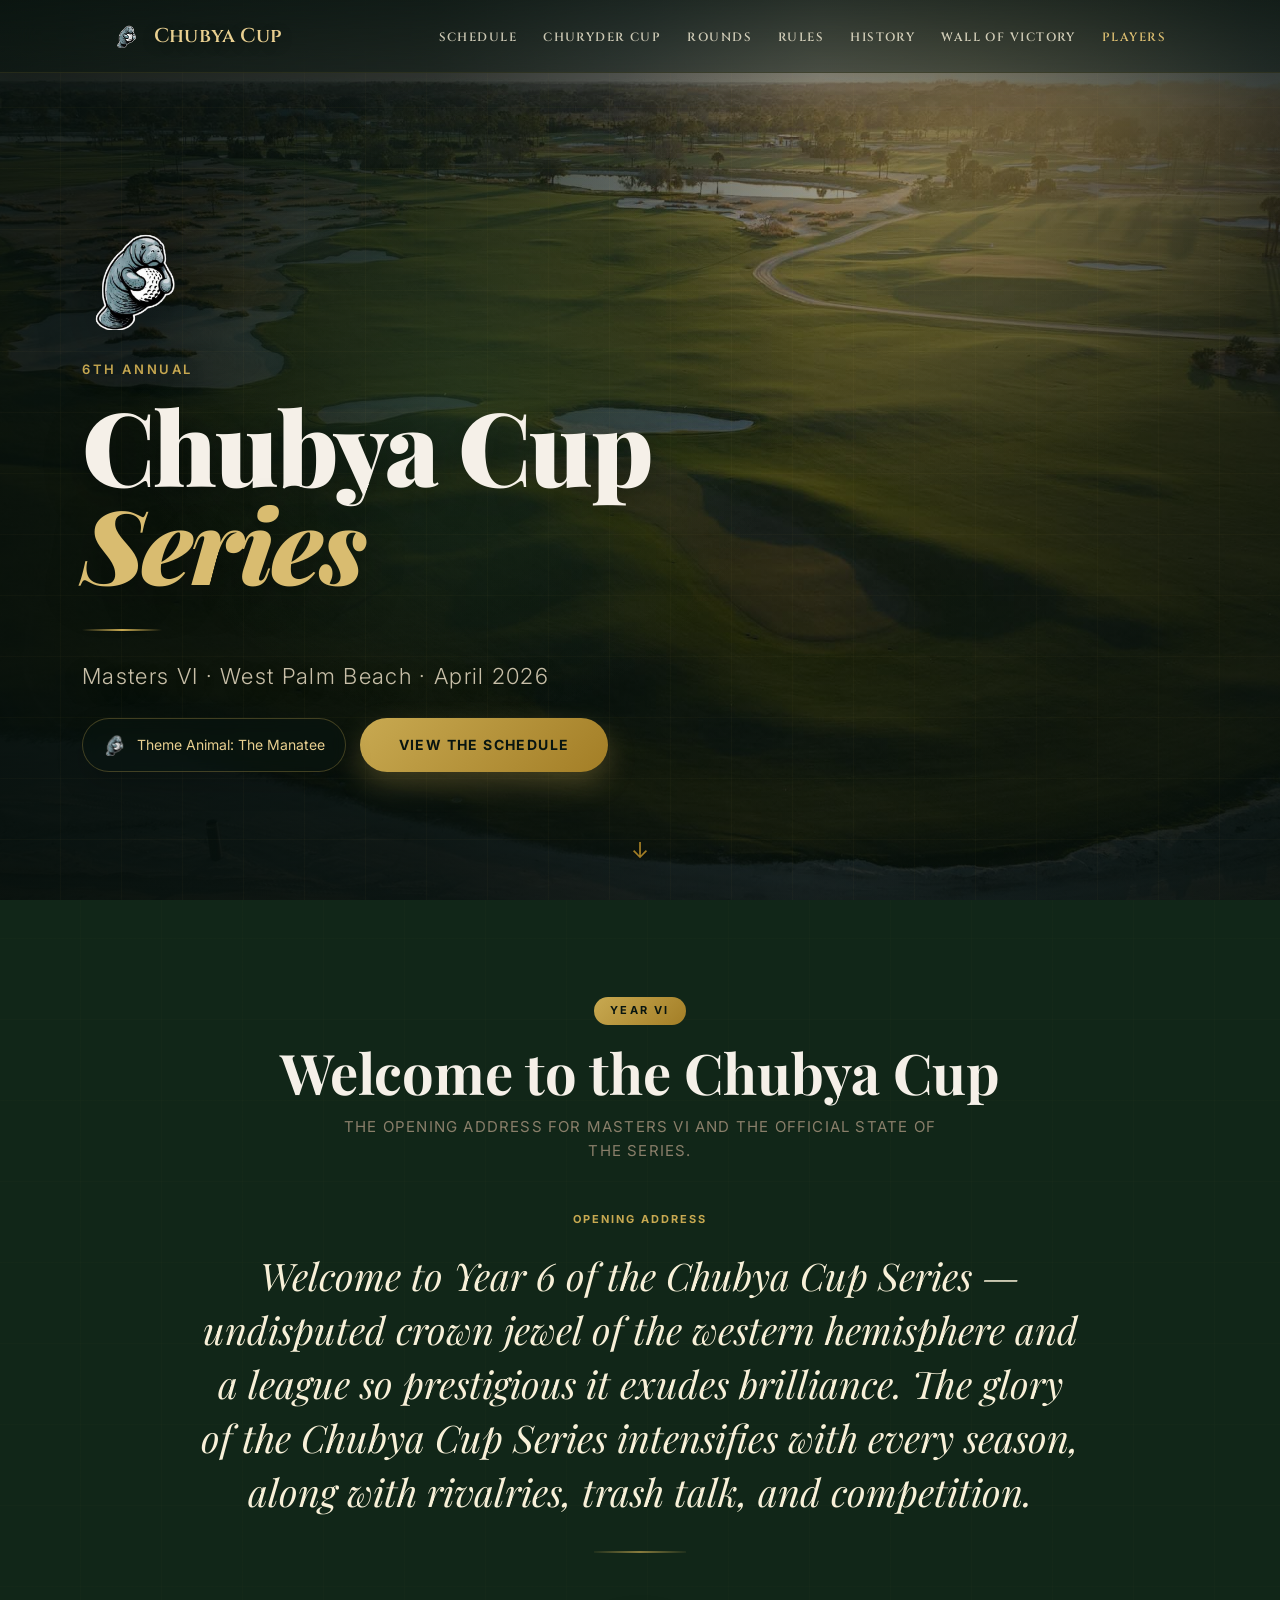
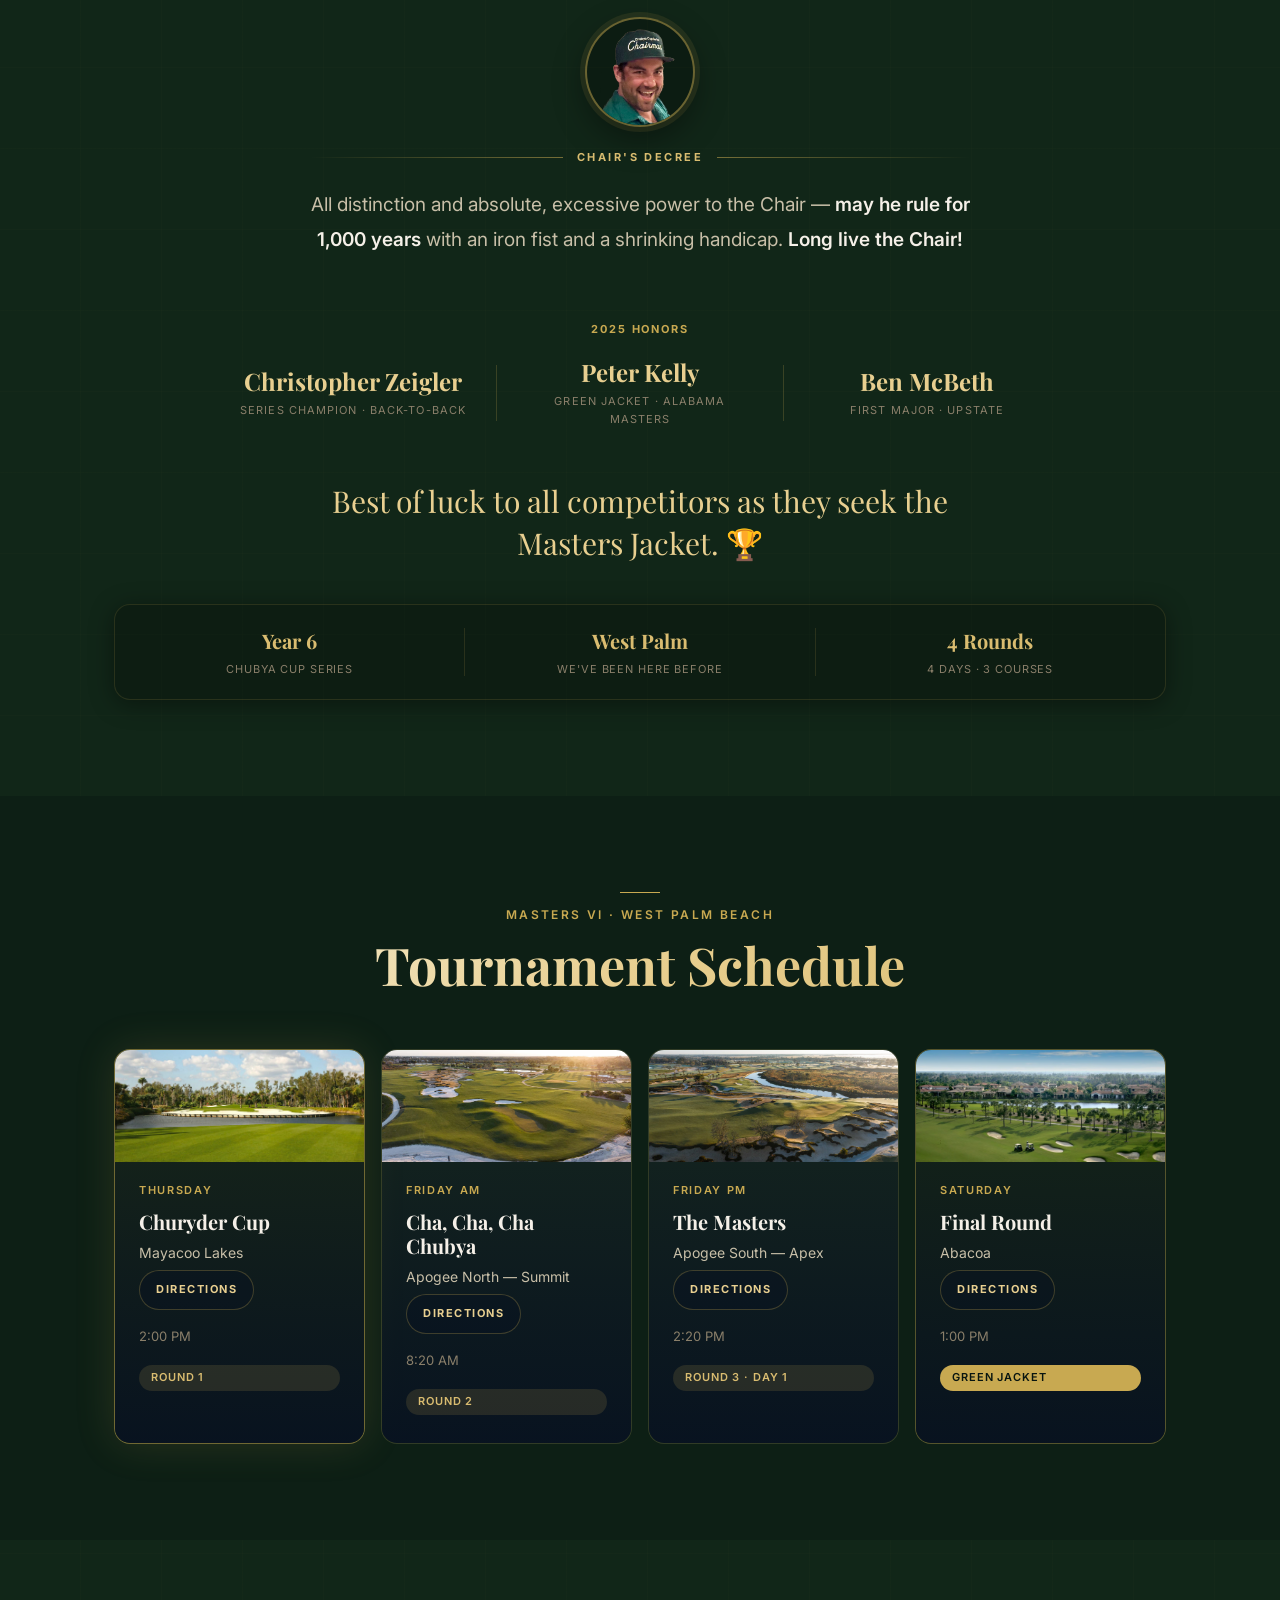
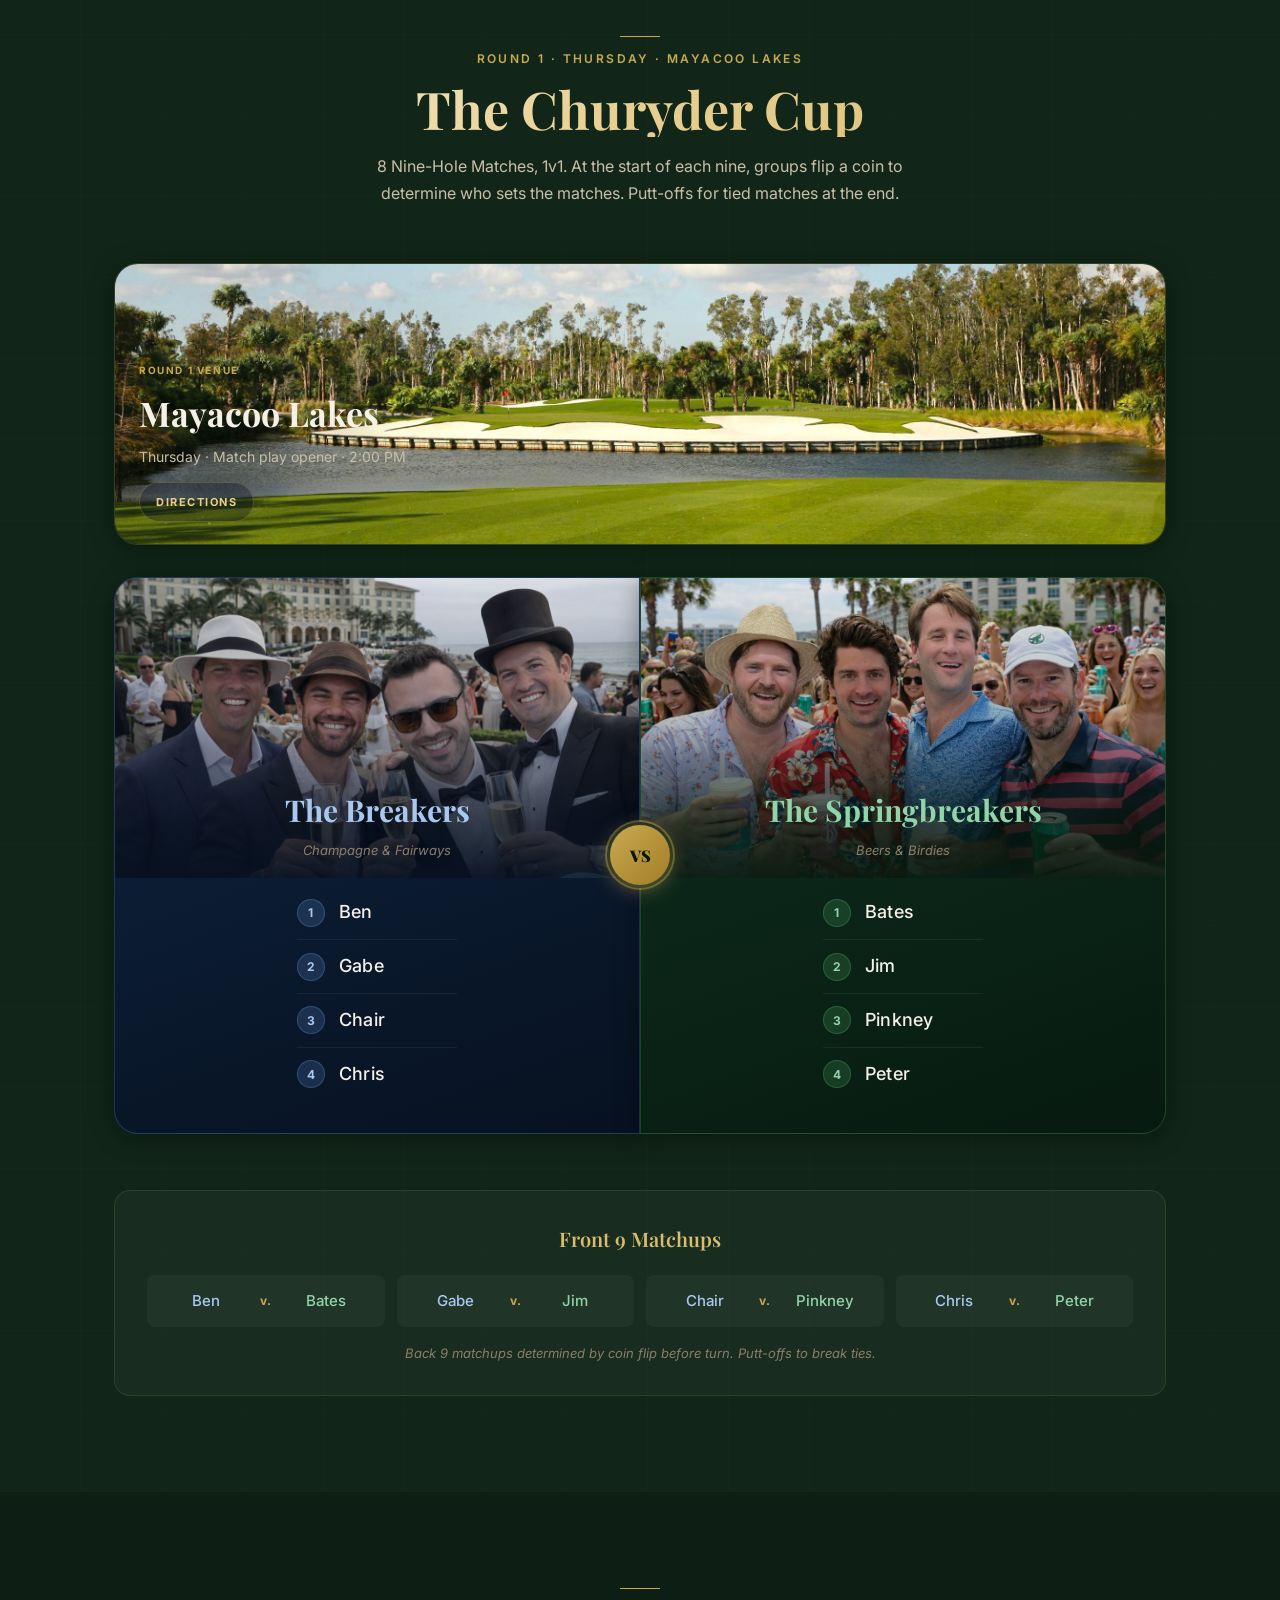
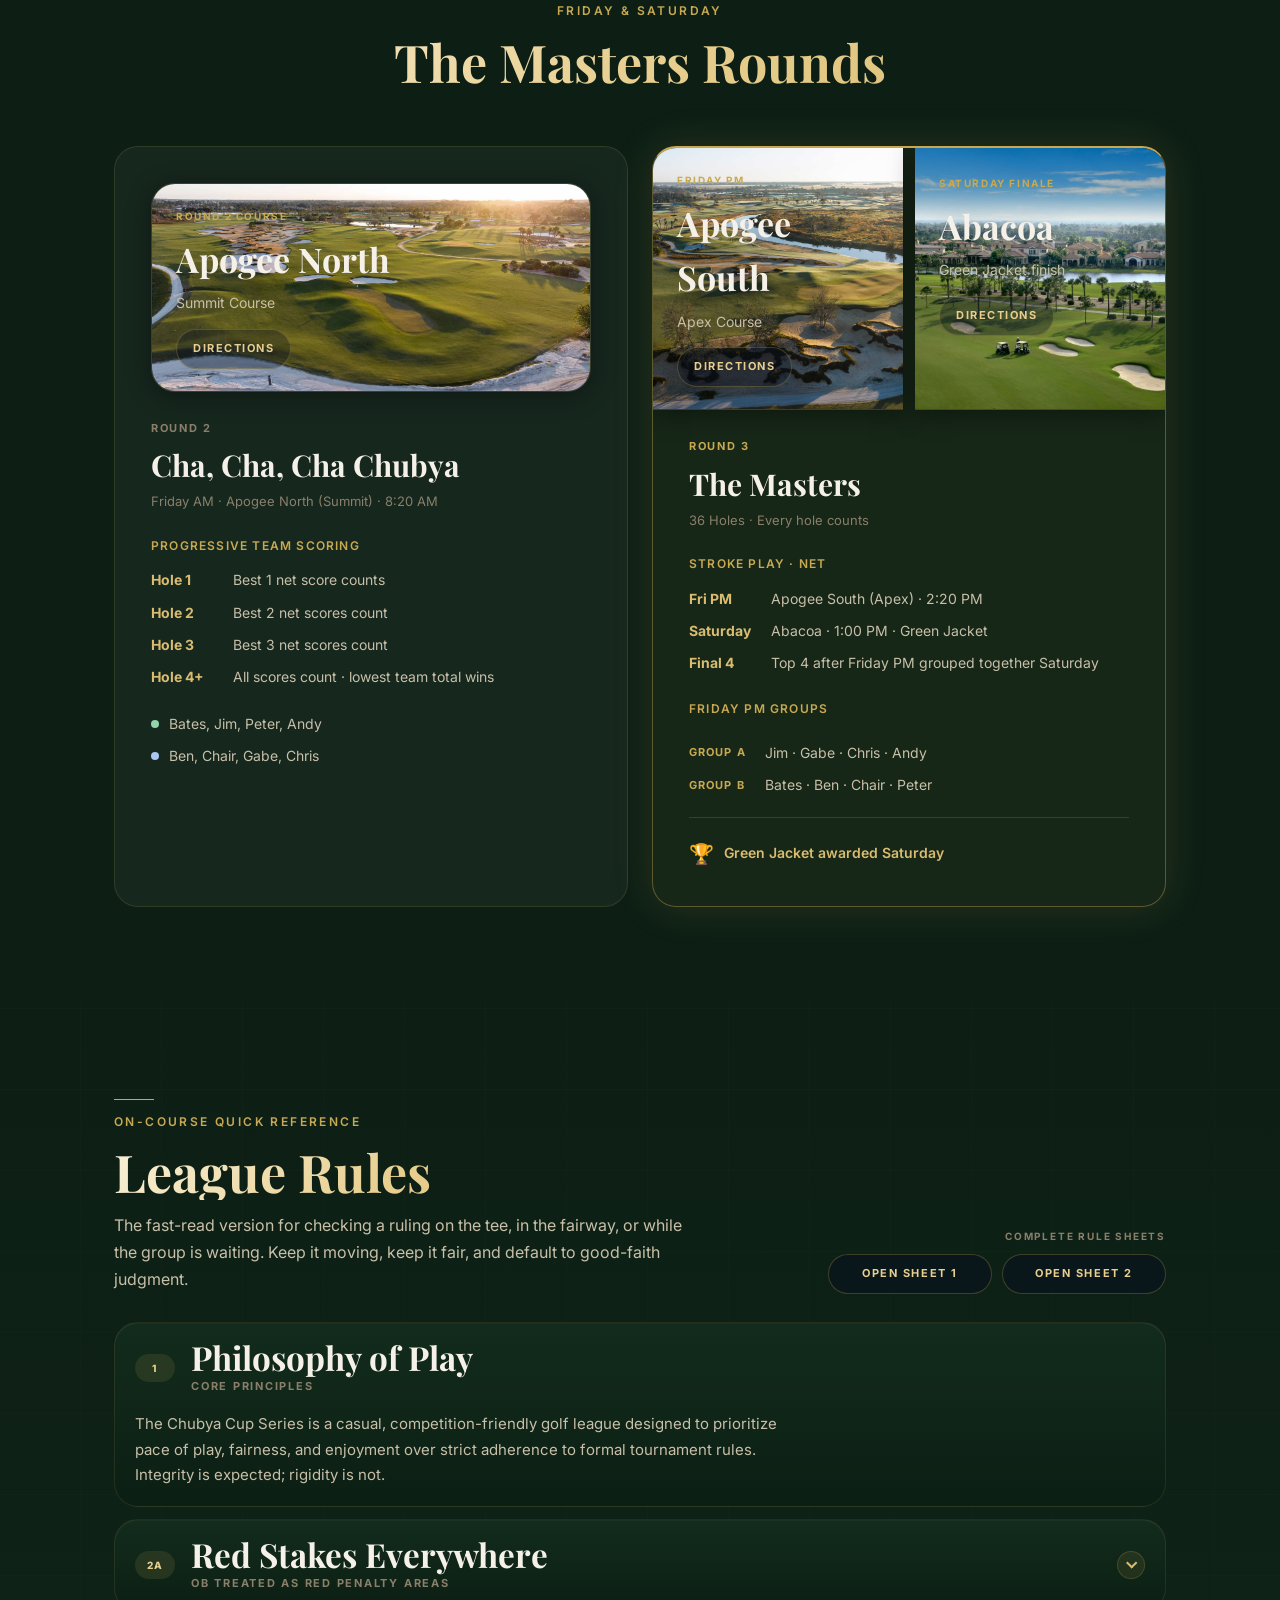
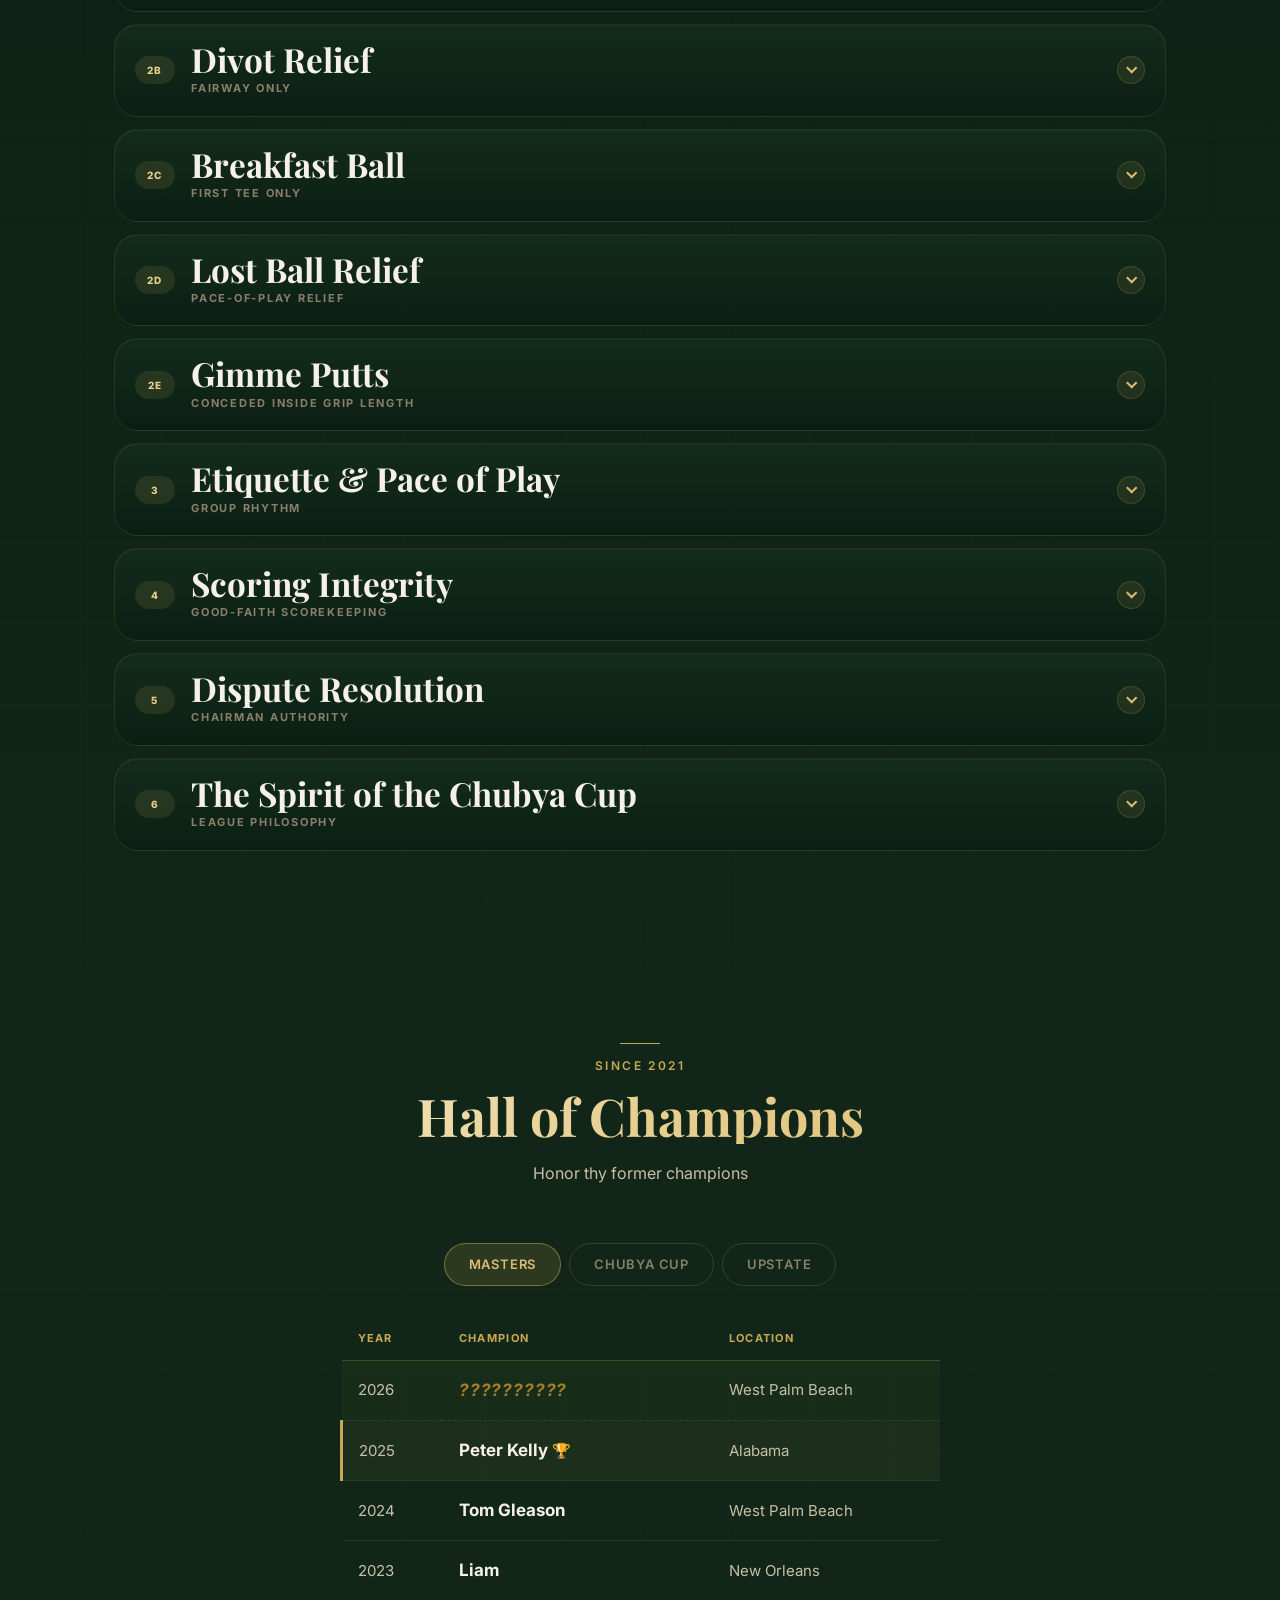
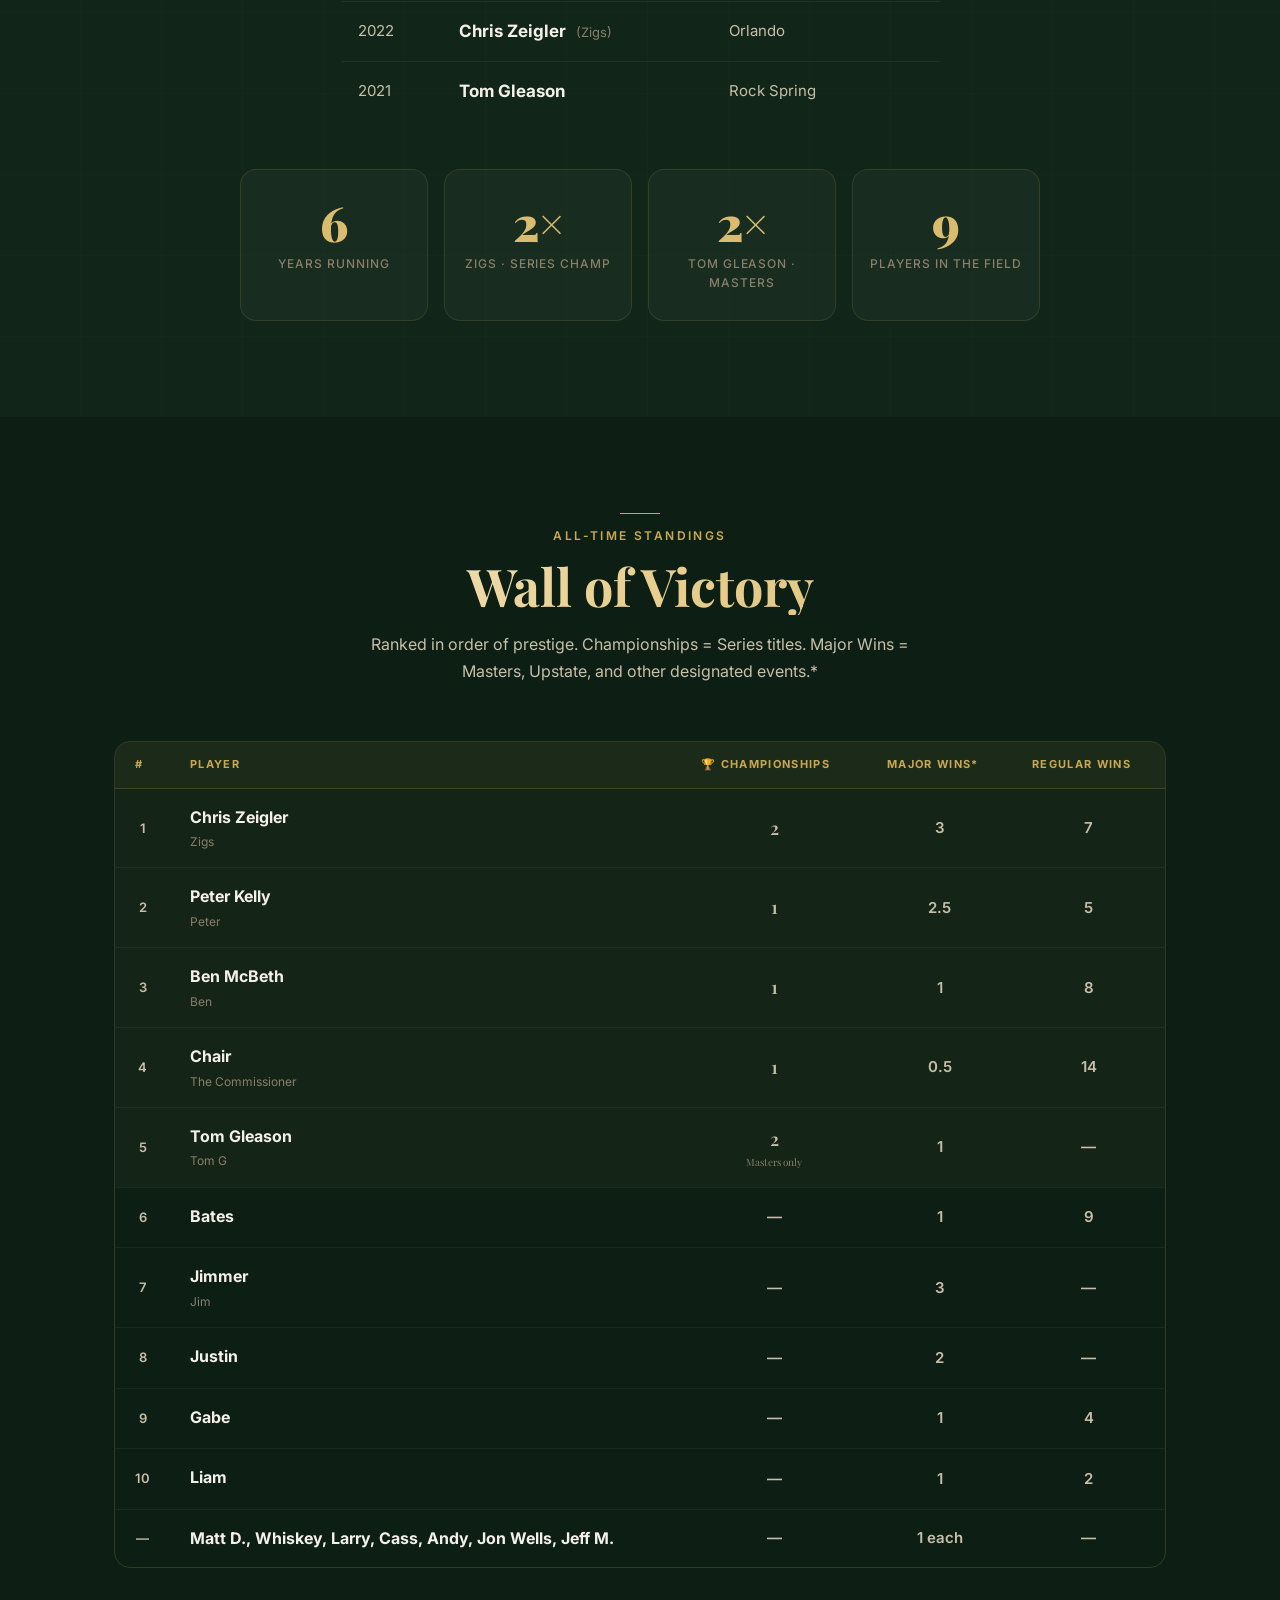
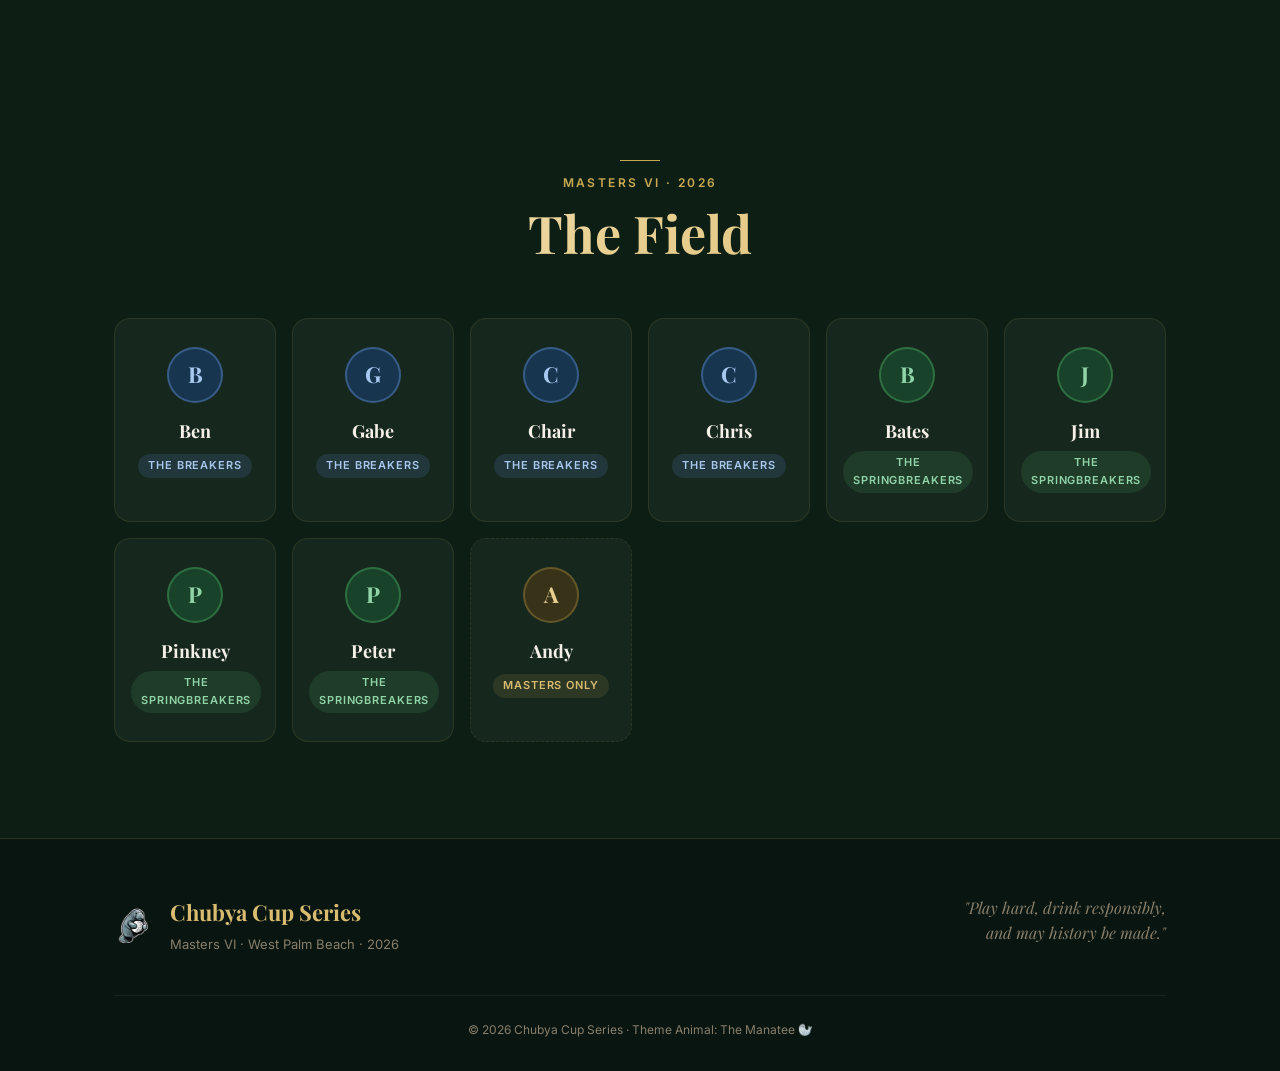
==== commit 8c16a02d: "Polish league rules copy" ====
--- a/index.html
+++ b/index.html
@@ -21,7 +21,7 @@
   <link rel="preconnect" href="https://fonts.googleapis.com" />
   <link rel="preconnect" href="https://fonts.gstatic.com" crossorigin />
   <link href="https://fonts.googleapis.com/css2?family=Cinzel:wght@500;600;700&family=Playfair+Display:wght@400;600;700;900&family=Inter:wght@300;400;500;600&display=swap" rel="stylesheet" />
-  <link rel="stylesheet" href="styles.css?v=2026-04-13-cart-asset" />
+  <link rel="stylesheet" href="styles.css?v=2026-04-13-rules-polish" />
   <link rel="icon" type="image/png" href="images/manatee-logo.png?v=2026-04-12-cachefix" />
 </head>
 <body>
@@ -416,7 +416,13 @@
 
         <div class="rules-listing">
             <div class="rules-principle">
-              <span class="rules-kicker">Core Principle</span>
+              <div class="rule-summary-main">
+                <span class="rules-number">1</span>
+                <div class="rule-summary-copy">
+                  <h3 class="rule-summary-title">Philosophy of Play</h3>
+                  <p class="rule-summary-tag">Core principles</p>
+                </div>
+              </div>
               <p class="rules-principle-text">The Chubya Cup Series is a casual, competition-friendly golf league designed to prioritize pace of play, fairness, and enjoyment over strict adherence to formal tournament rules. Integrity is expected; rigidity is not.</p>
             </div>
 
@@ -433,12 +439,12 @@
               </summary>
               <div class="rule-body">
                 <ul class="rules-list">
-                  <li>All out-of-bounds and hazard areas are treated as red penalty areas.</li>
-                  <li>Players may take lateral relief within two club lengths from the point of entry, no closer to the hole.</li>
-                  <li><strong>Penalty:</strong> one stroke.</li>
-                  <li>No stroke-and-distance requirement for OB.</li>
+                  <li>All out-of-bounds and hazard areas are treated as red penalty areas</li>
+                  <li>Players may take lateral relief within two club lengths from the point of entry, no closer to the hole</li>
+                  <li><strong>Penalty:</strong> one stroke</li>
+                  <li>No stroke-and-distance requirement for OB</li>
                 </ul>
-                <p class="rules-note"><strong>Purpose:</strong> eliminates re-teeing and speeds up play.</p>
+                <p class="rules-note"><strong>Purpose:</strong> eliminates re-teeing and speeds up play</p>
               </div>
             </details>
 
@@ -455,10 +461,10 @@
               </summary>
               <div class="rule-body">
                 <ul class="rules-list">
-                  <li>If a ball comes to rest in a divot or clearly damaged turf area in the fairway, the player may lift, clean, and place within one club length.</li>
-                  <li>The ball must remain in the fairway and <strong>not</strong> be moved closer to the hole.</li>
+                  <li>If a ball comes to rest in a divot or clearly damaged turf area in the fairway, the player may lift, clean, and place within one club length</li>
+                  <li>The ball must remain in the fairway and <strong>not</strong> be moved closer to the hole</li>
                 </ul>
-                <p class="rules-note">This is not a general preferred-lies rule. It applies only to divots or abnormal damage.</p>
+                <p class="rules-note">This is not a general preferred-lies rule. It applies only to divots or abnormal damage</p>
               </div>
             </details>
 
@@ -475,9 +481,9 @@
               </summary>
               <div class="rule-body">
                 <ul class="rules-list">
-                  <li>Each player is allowed one mulligan on the first tee shot only.</li>
-                  <li>It must be declared immediately after the first shot.</li>
-                  <li>The second shot is the ball in play. No further mulligans.</li>
+                  <li>Each player is allowed one mulligan on the first tee shot only</li>
+                  <li>It must be declared immediately after the first shot</li>
+                  <li>The second shot is the ball in play. No further mulligans</li>
                 </ul>
               </div>
             </details>
@@ -495,8 +501,8 @@
               </summary>
               <div class="rule-body">
                 <ul class="rules-list">
-                  <li>If a ball is likely lost and the search exceeds about two minutes, drop near the estimated area.</li>
-                  <li><strong>Penalty:</strong> one stroke.</li>
+                  <li>If a ball is likely lost and the search exceeds about two minutes, drop near the estimated area</li>
+                  <li><strong>Penalty:</strong> one stroke</li>
                 </ul>
               </div>
             </details>
@@ -514,8 +520,8 @@
               </summary>
               <div class="rule-body">
                 <ul class="rules-list">
-                  <li>Inside putter-grip length, or the official Chubya Gimme Stick(TM), putts may be conceded.</li>
-                  <li>In competitive matches, opponents may require completion.</li>
+                  <li>Inside putter-grip length, or the official Chubya Gimme Stick<sup>TM</sup>, putts may be conceded</li>
+                  <li>In competitive matches, opponents may require completion</li>
                 </ul>
               </div>
             </details>
@@ -533,10 +539,10 @@
               </summary>
               <div class="rule-body">
                 <ul class="rules-list">
-                  <li>Play ready golf.</li>
-                  <li>Keep pace with the group ahead.</li>
-                  <li>Limit ball searches.</li>
-                  <li>Respect playing partners and course conditions.</li>
+                  <li>Play ready golf</li>
+                  <li>Keep pace with the group ahead</li>
+                  <li>Limit ball searches</li>
+                  <li>Respect playing partners and course conditions</li>
                 </ul>
               </div>
             </details>
@@ -554,9 +560,9 @@
               </summary>
               <div class="rule-body">
                 <ul class="rules-list">
-                  <li>Players are responsible for honestly reporting scores.</li>
-                  <li>No vanity handicaps or score manipulation.</li>
-                  <li>When in doubt, take the reasonable, good-faith interpretation.</li>
+                  <li>Players are responsible for honestly reporting scores</li>
+                  <li>No vanity handicaps or score manipulation</li>
+                  <li>When in doubt, take the reasonable, good-faith interpretation</li>
                 </ul>
               </div>
             </details>
@@ -574,9 +580,9 @@
               </summary>
               <div class="rule-body">
                 <ul class="rules-list">
-                  <li>On-course rulings are decided by group consensus.</li>
-                  <li>League disputes are resolved by the Chairman or Rule Czar.</li>
-                  <li><strong>The Chairman has sole and final authority</strong> over all rulings and may overrule any decision.</li>
+                  <li>On-course rulings are decided by group consensus</li>
+                  <li>League disputes are resolved by the Chairman or Rule Czar</li>
+                  <li><strong>The Chairman has sole and final authority</strong> over all rulings and may overrule any decision</li>
                 </ul>
               </div>
             </details>
@@ -594,9 +600,9 @@
               </summary>
               <div class="rule-body rule-body--split">
                 <ul class="rules-list">
-                  <li>Keep rounds moving.</li>
-                  <li>Reduce frustration.</li>
-                  <li>Encourage participation.</li>
+                  <li>Keep rounds moving</li>
+                  <li>Reduce frustration</li>
+                  <li>Encourage participation</li>
                 </ul>
                 <p class="rules-spirit-callout">Maintain <strong>competitive fun</strong> without over-policing rules. If a rule slows things down or kills the vibe, you're probably doing it wrong.</p>
               </div>
@@ -612,7 +618,7 @@
       <div class="section-header">
         <p class="section-eyebrow">Since 2021</p>
         <h2 class="section-title">Hall of Champions</h2>
-        <p class="section-desc">Honor thy former champions.</p>
+        <p class="section-desc">Honor thy former champions</p>
       </div>
 
       <div class="history-tabs">
@@ -814,7 +820,6 @@
             </tr>
           </tbody>
         </table>
-        <p class="victory-footnote">* A sober adjustment to the handicap is under firm consideration by the board.</p>
       </div>
     </div>
   </section>
--- a/styles.css
+++ b/styles.css
@@ -597,20 +597,16 @@
 }
 .rules-principle {
   display: grid;
-  gap: 10px;
-  padding: 20px 20px 6px;
-}
-.rules-kicker {
-  display: inline-block;
-  font-size: 10px;
-  font-weight: 700;
-  letter-spacing: 0.18em;
-  text-transform: uppercase;
-  color: var(--gold-500);
+  gap: 16px;
+  padding: 18px 20px;
+  border-radius: var(--radius-xl);
+  border: 1px solid rgba(200, 169, 81, 0.12);
+  background: linear-gradient(180deg, rgba(19, 44, 30, 0.96) 0%, rgba(12, 31, 20, 0.98) 100%);
+  box-shadow: inset 0 1px 0 rgba(255, 255, 255, 0.03);
 }
 .rules-principle-text {
   max-width: 72ch;
-  font-size: 16px;
+  font-size: 15px;
   line-height: 1.7;
   color: var(--text-secondary);
 }
@@ -675,15 +671,27 @@
   align-items: start;
 }
 .rules-list {
-  padding-left: 20px;
+  list-style: none;
+  padding-left: 0;
   display: grid;
-  gap: 8px;
+  gap: 10px;
   color: var(--text-secondary);
   line-height: 1.6;
   font-size: 15px;
 }
-.rules-list li::marker {
-  color: var(--gold-400);
+.rules-list li {
+  position: relative;
+  padding-left: 16px;
+}
+.rules-list li::before {
+  content: '';
+  position: absolute;
+  left: 0;
+  top: 0.72em;
+  width: 5px;
+  height: 5px;
+  border-radius: 50%;
+  background: var(--gold-400);
 }
 .rules-note {
   margin-top: 12px;
@@ -706,6 +714,11 @@
 .rules-note strong,
 .rules-spirit-callout strong {
   color: var(--text-primary);
+}
+.rules-list sup {
+  font-size: 0.62em;
+  vertical-align: super;
+  letter-spacing: 0.04em;
 }
 
 /* ─── TEAMS ───────────────────────────────────────────── */
@@ -1588,15 +1601,6 @@
   letter-spacing: 0;
   text-transform: none;
 }
-.victory-footnote {
-  padding: 14px 20px;
-  font-size: 12px;
-  font-style: italic;
-  color: var(--text-muted);
-  border-top: 1px solid rgba(200, 169, 81, 0.12);
-  background: rgba(0,0,0,0.1);
-}
-
 /* ─── FOOTER ──────────────────────────────────────────── */
 .footer {
   background: var(--green-900);
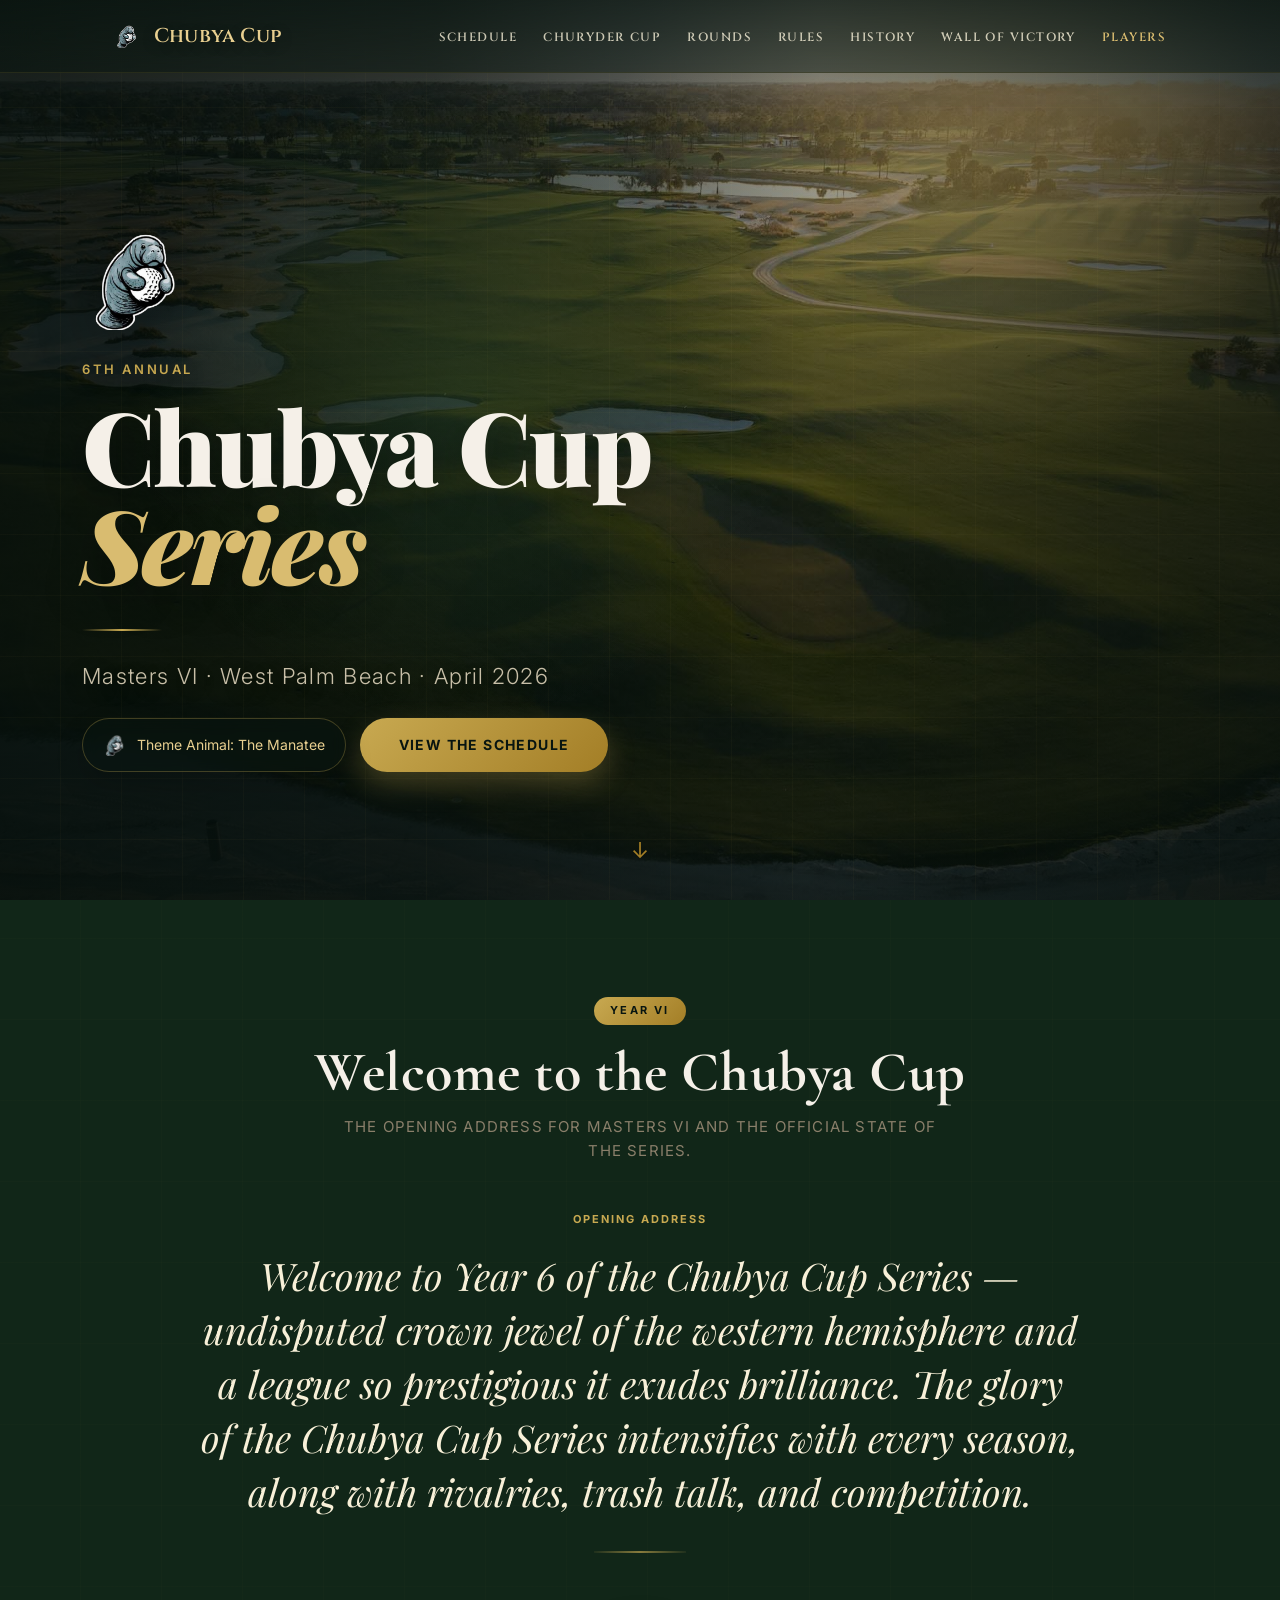
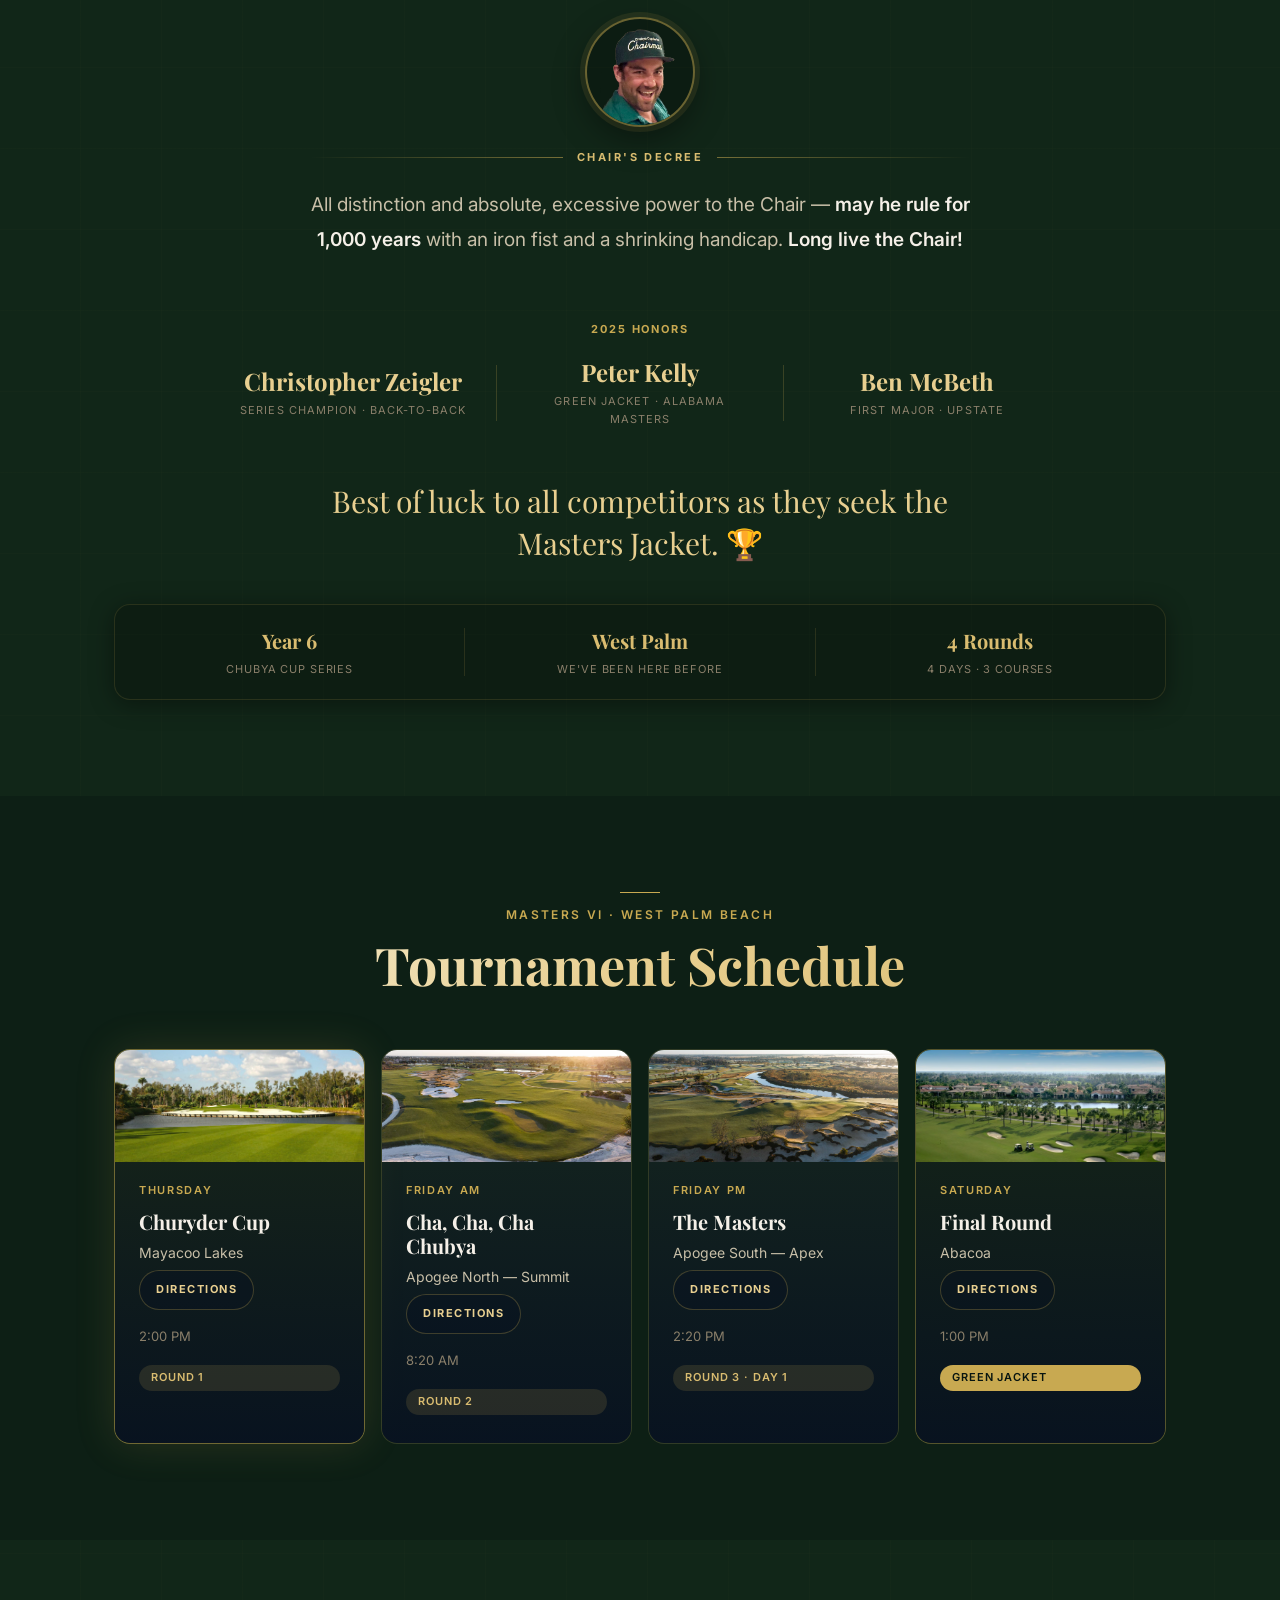
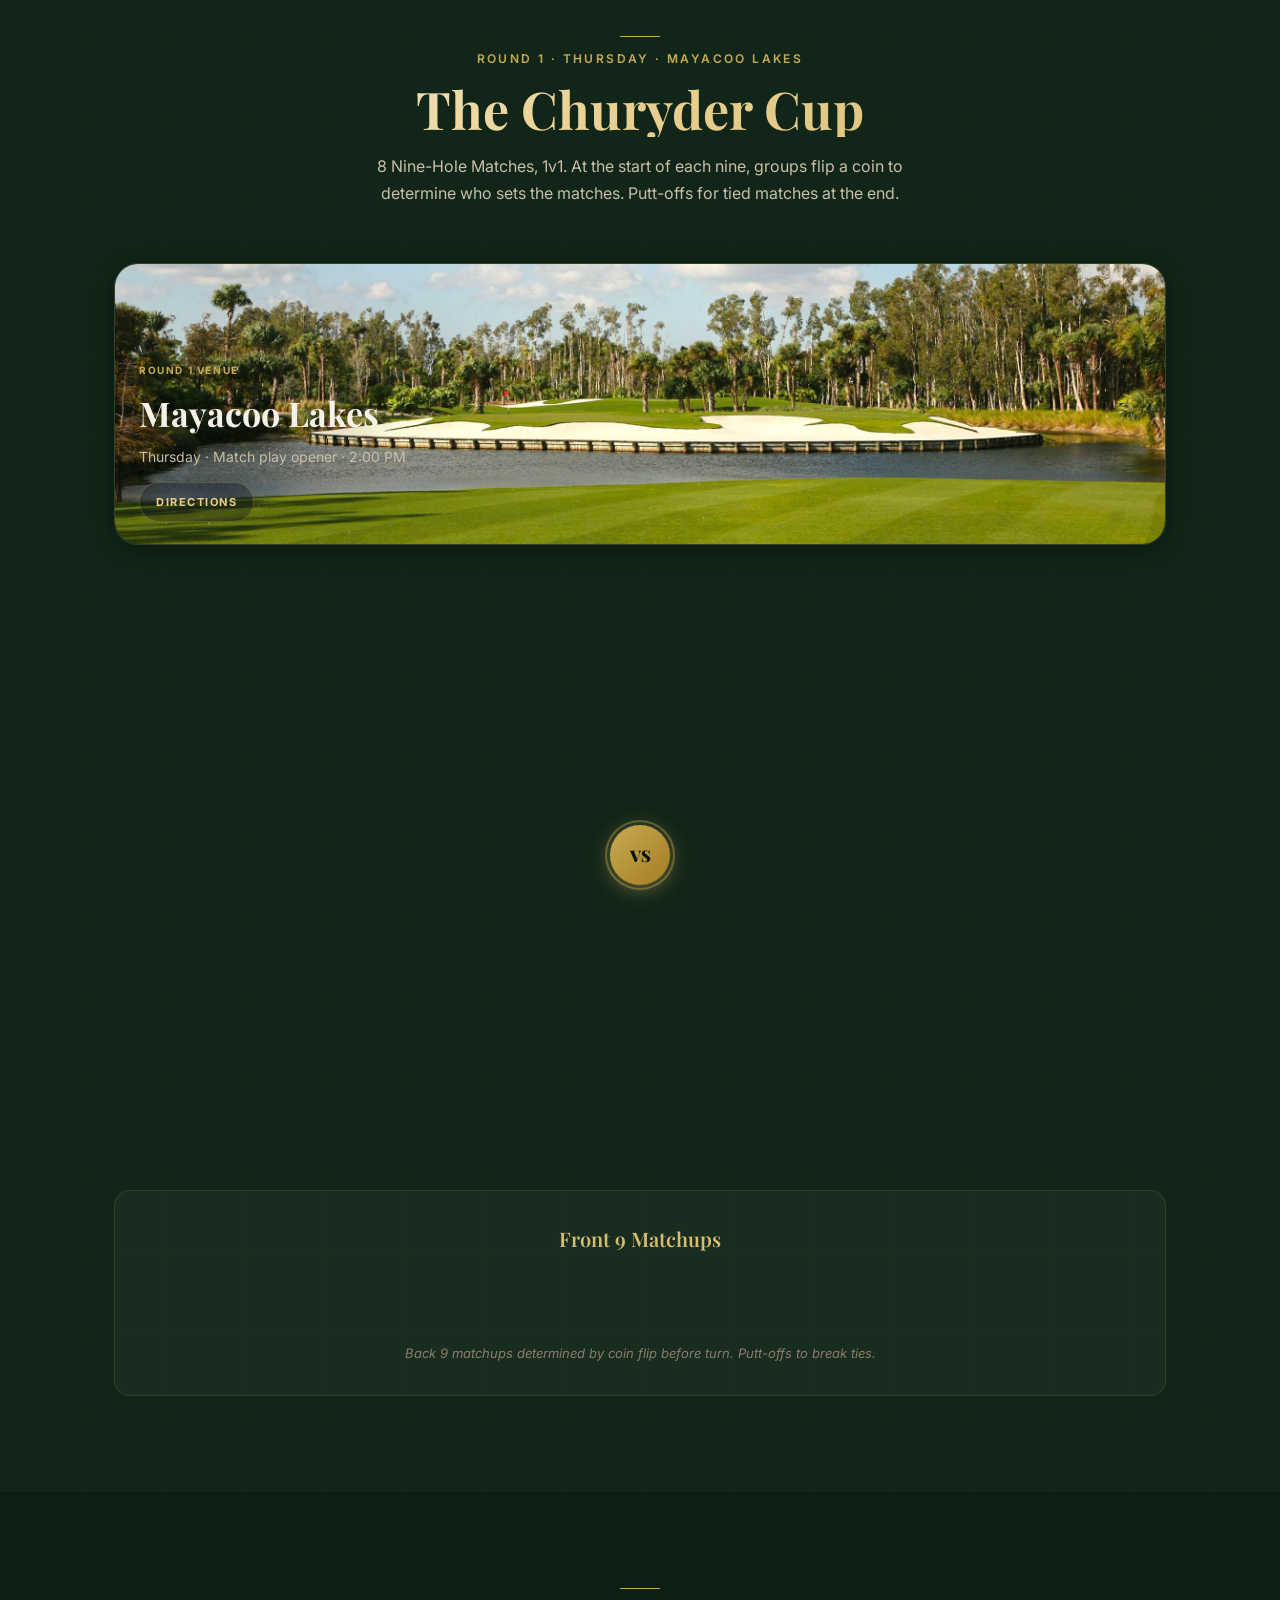
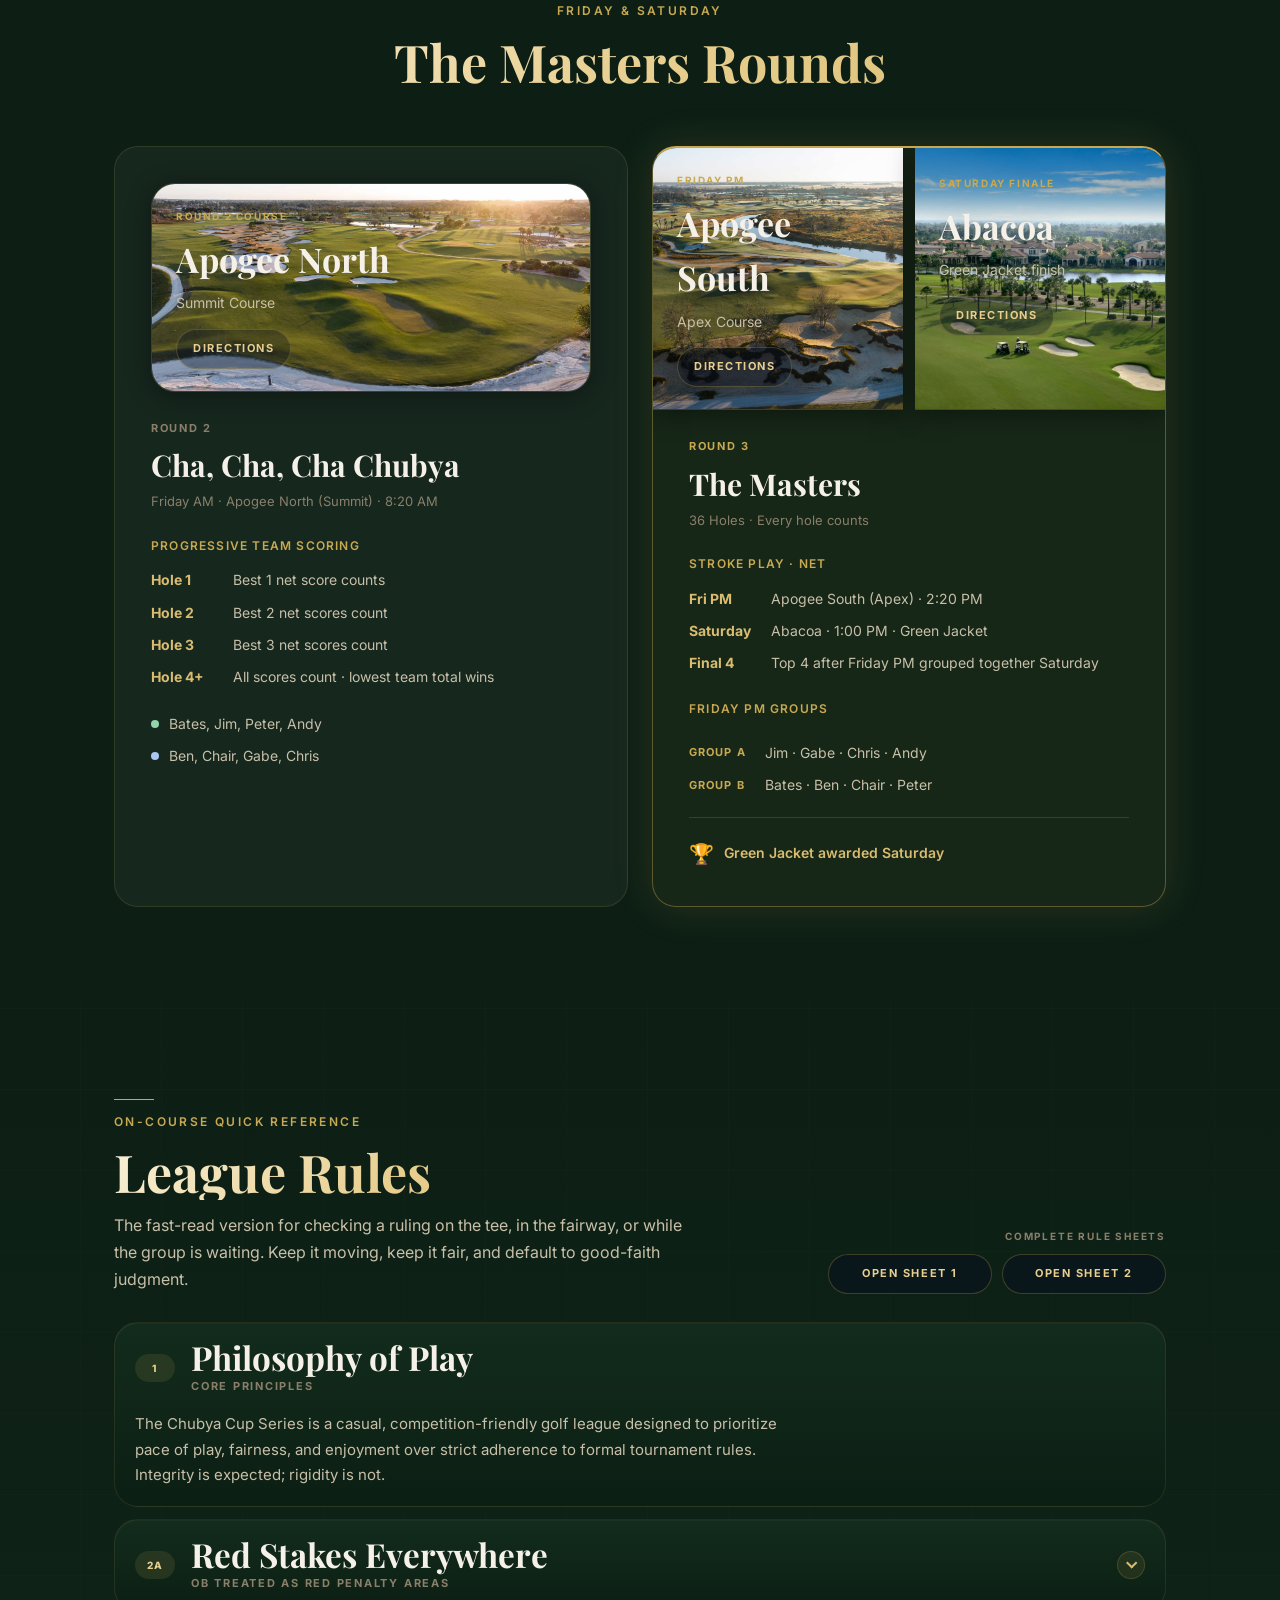
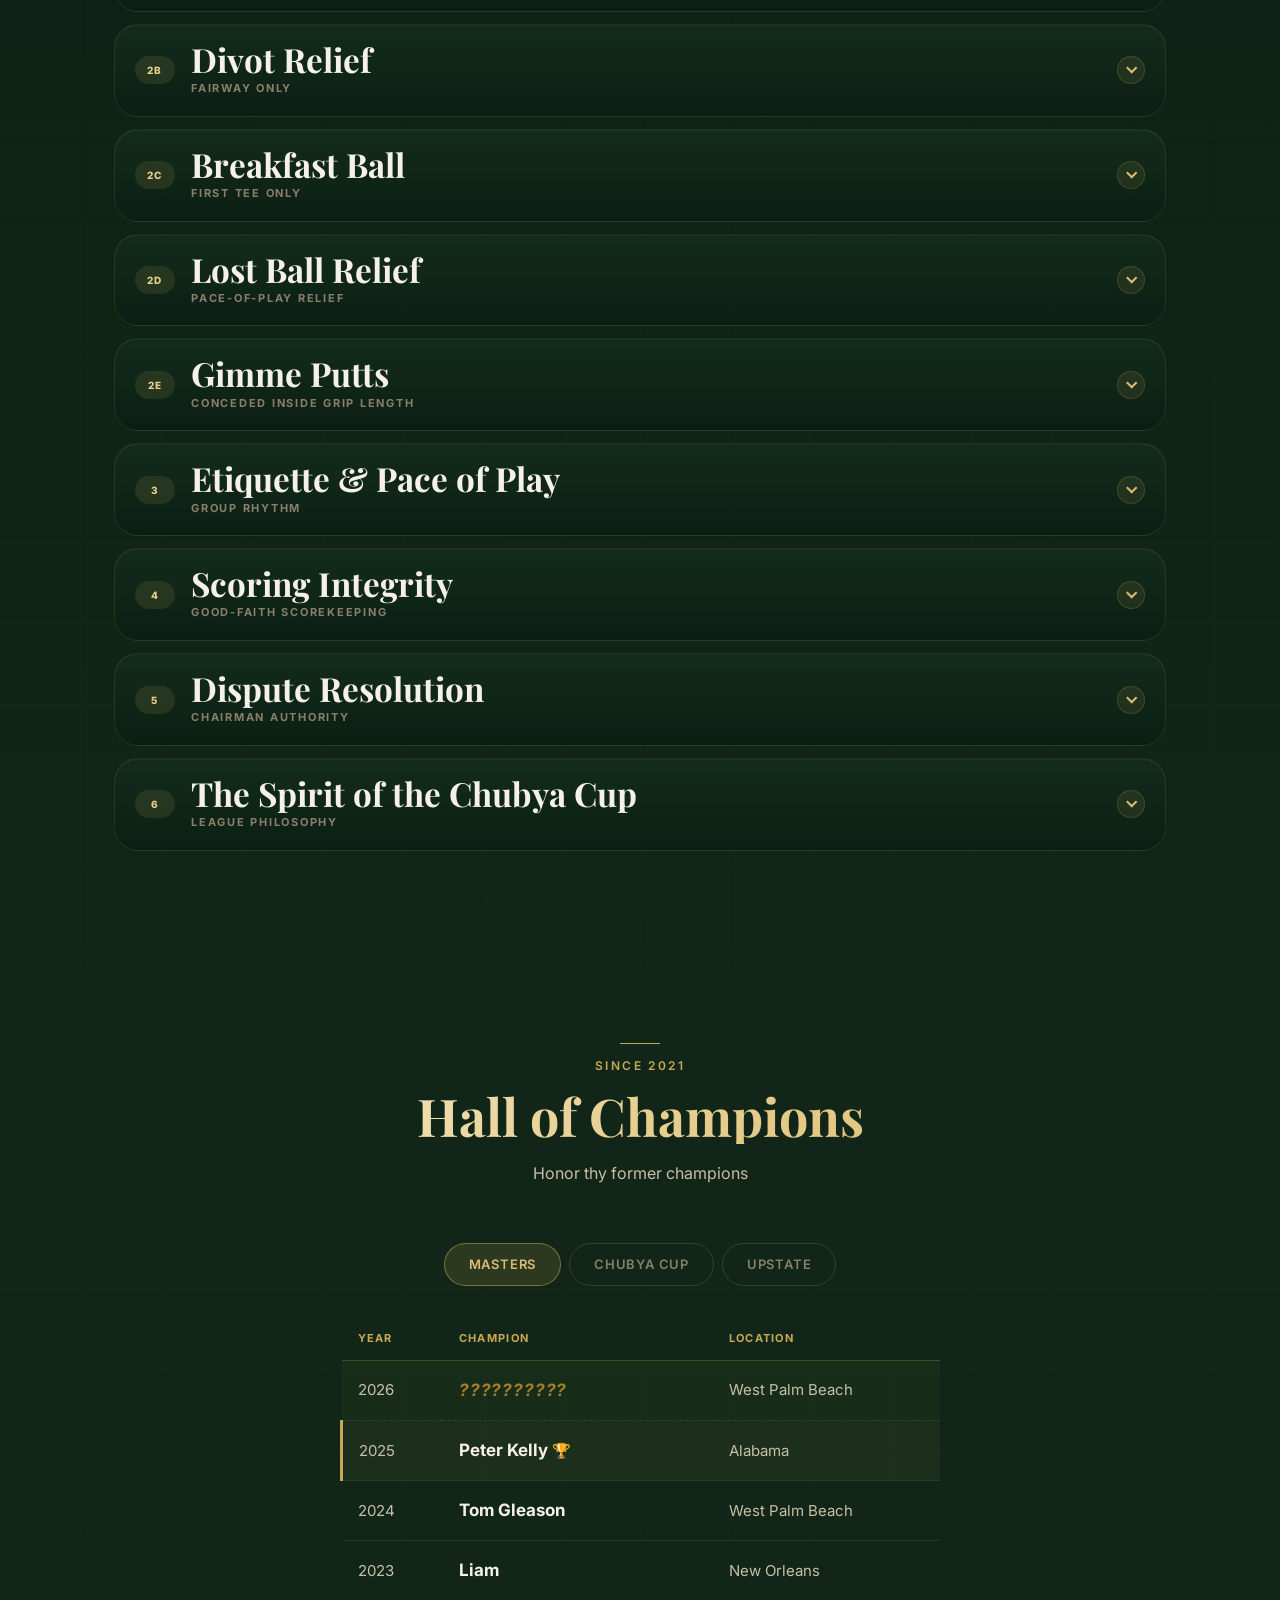
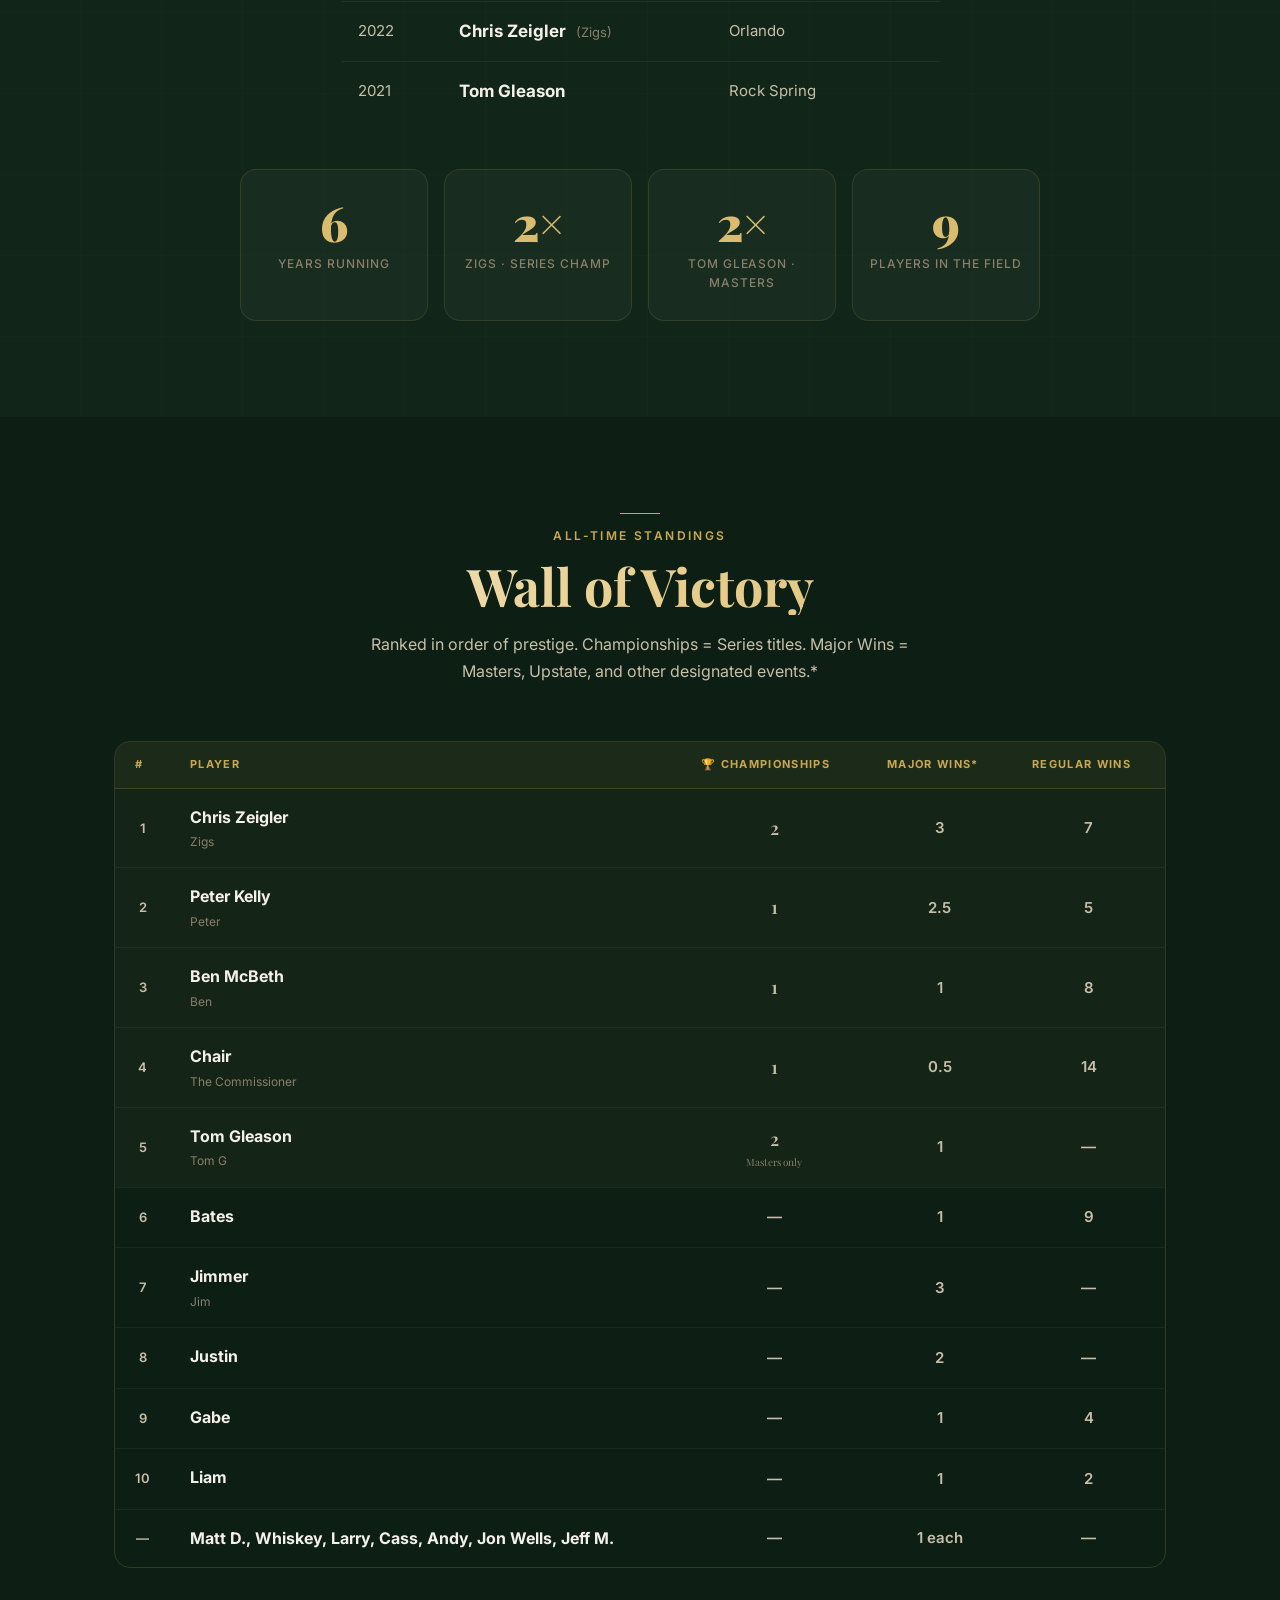
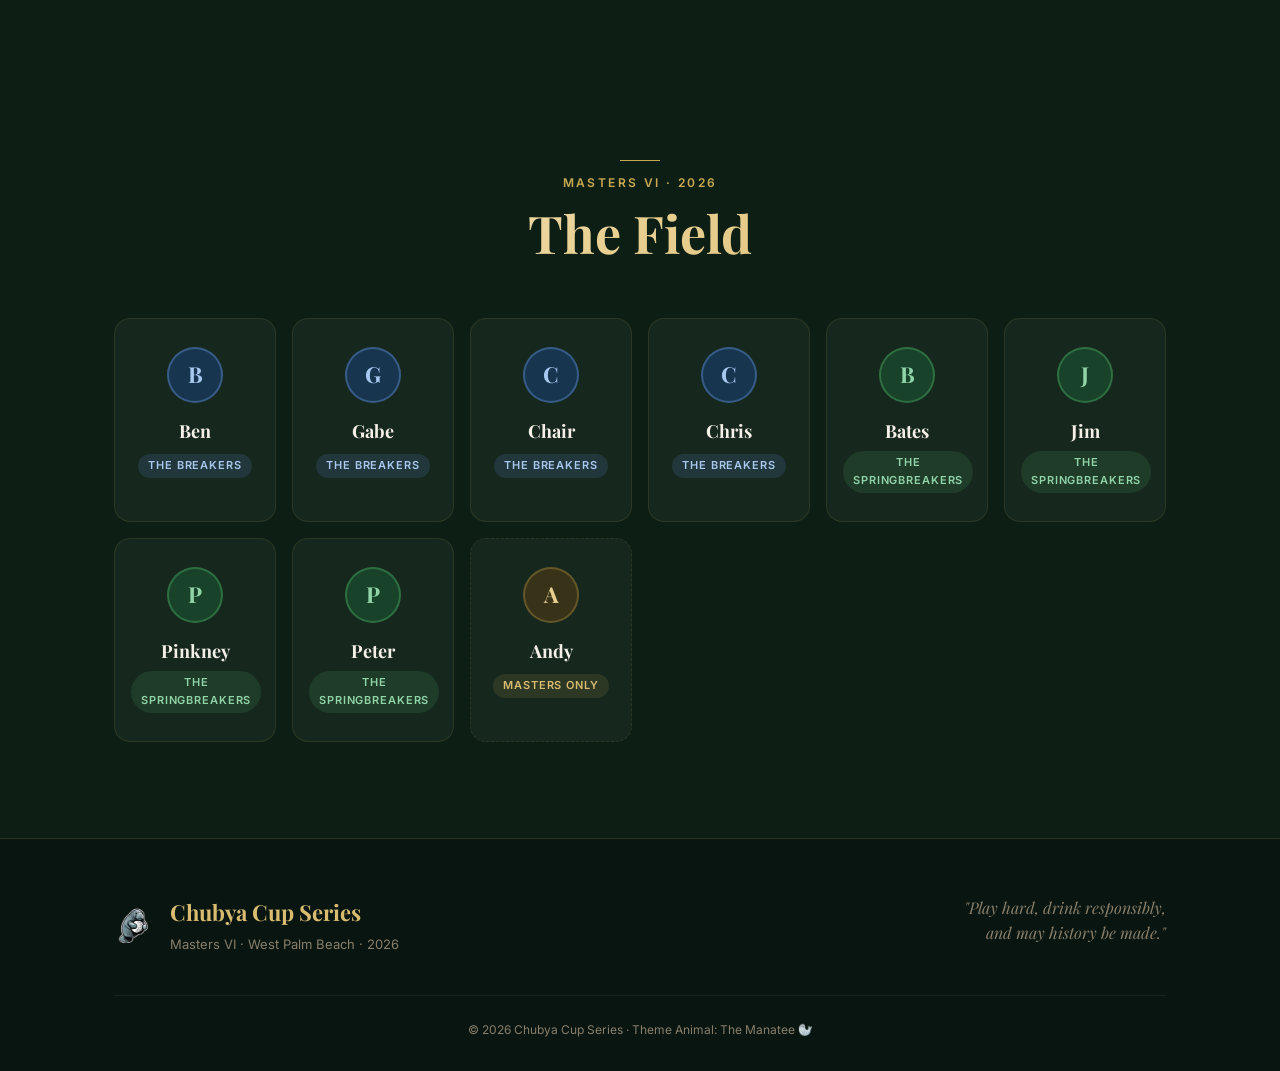
==== commit cdc5e15a: "Refine welcome heading presentation" ====
--- a/index.html
+++ b/index.html
@@ -20,8 +20,8 @@
   <meta name="twitter:image" content="https://chubyacup.com/images/social-preview.png?v=2026-04-13-og-mobiletype" />
   <link rel="preconnect" href="https://fonts.googleapis.com" />
   <link rel="preconnect" href="https://fonts.gstatic.com" crossorigin />
-  <link href="https://fonts.googleapis.com/css2?family=Cinzel:wght@500;600;700&family=Playfair+Display:wght@400;600;700;900&family=Inter:wght@300;400;500;600&display=swap" rel="stylesheet" />
-  <link rel="stylesheet" href="styles.css?v=2026-04-13-rules-polish" />
+  <link href="https://fonts.googleapis.com/css2?family=Cinzel:wght@500;600;700&family=Cormorant+Garamond:wght@600;700&family=Playfair+Display:wght@400;600;700;900&family=Inter:wght@300;400;500;600&display=swap" rel="stylesheet" />
+  <link rel="stylesheet" href="styles.css?v=2026-04-13-welcome-title" />
   <link rel="icon" type="image/png" href="images/manatee-logo.png?v=2026-04-12-cachefix" />
 </head>
 <body>
@@ -75,7 +75,7 @@
     <div class="container">
       <div class="welcome-inner">
         <div class="welcome-badge">Year VI</div>
-        <h2 class="welcome-title">Welcome to the Chubya Cup</h2>
+        <h2 class="welcome-title"><span class="welcome-title-top">Welcome to the</span> <span class="welcome-title-bottom">Chubya Cup</span></h2>
         <p class="welcome-intro">
           The opening address for Masters VI and the official state of the series.
         </p>
--- a/styles.css
+++ b/styles.css
@@ -30,6 +30,7 @@
 
   --font-accent: 'Cinzel', 'Times New Roman', serif;
   --font-display: 'Playfair Display', Georgia, serif;
+  --font-ceremonial: 'Cormorant Garamond', 'Times New Roman', serif;
   --font-body: 'Inter', system-ui, sans-serif;
 
   --radius-sm: 4px;
@@ -1306,12 +1307,17 @@
   margin-bottom: 18px;
 }
 .welcome-title {
-  font-family: var(--font-display);
+  font-family: var(--font-ceremonial);
   font-size: clamp(34px, 5vw, 56px);
   font-weight: 700;
+  letter-spacing: 0.01em;
   color: var(--text-primary);
   margin-bottom: 14px;
   line-height: 1.05;
+  text-wrap: balance;
+}
+.welcome-title-bottom {
+  white-space: nowrap;
 }
 .welcome-intro {
   max-width: 620px;
@@ -1810,4 +1816,8 @@
   .decree-body {
     font-size: 17px;
   }
-}
+  .welcome-title-top,
+  .welcome-title-bottom {
+    display: block;
+  }
+}
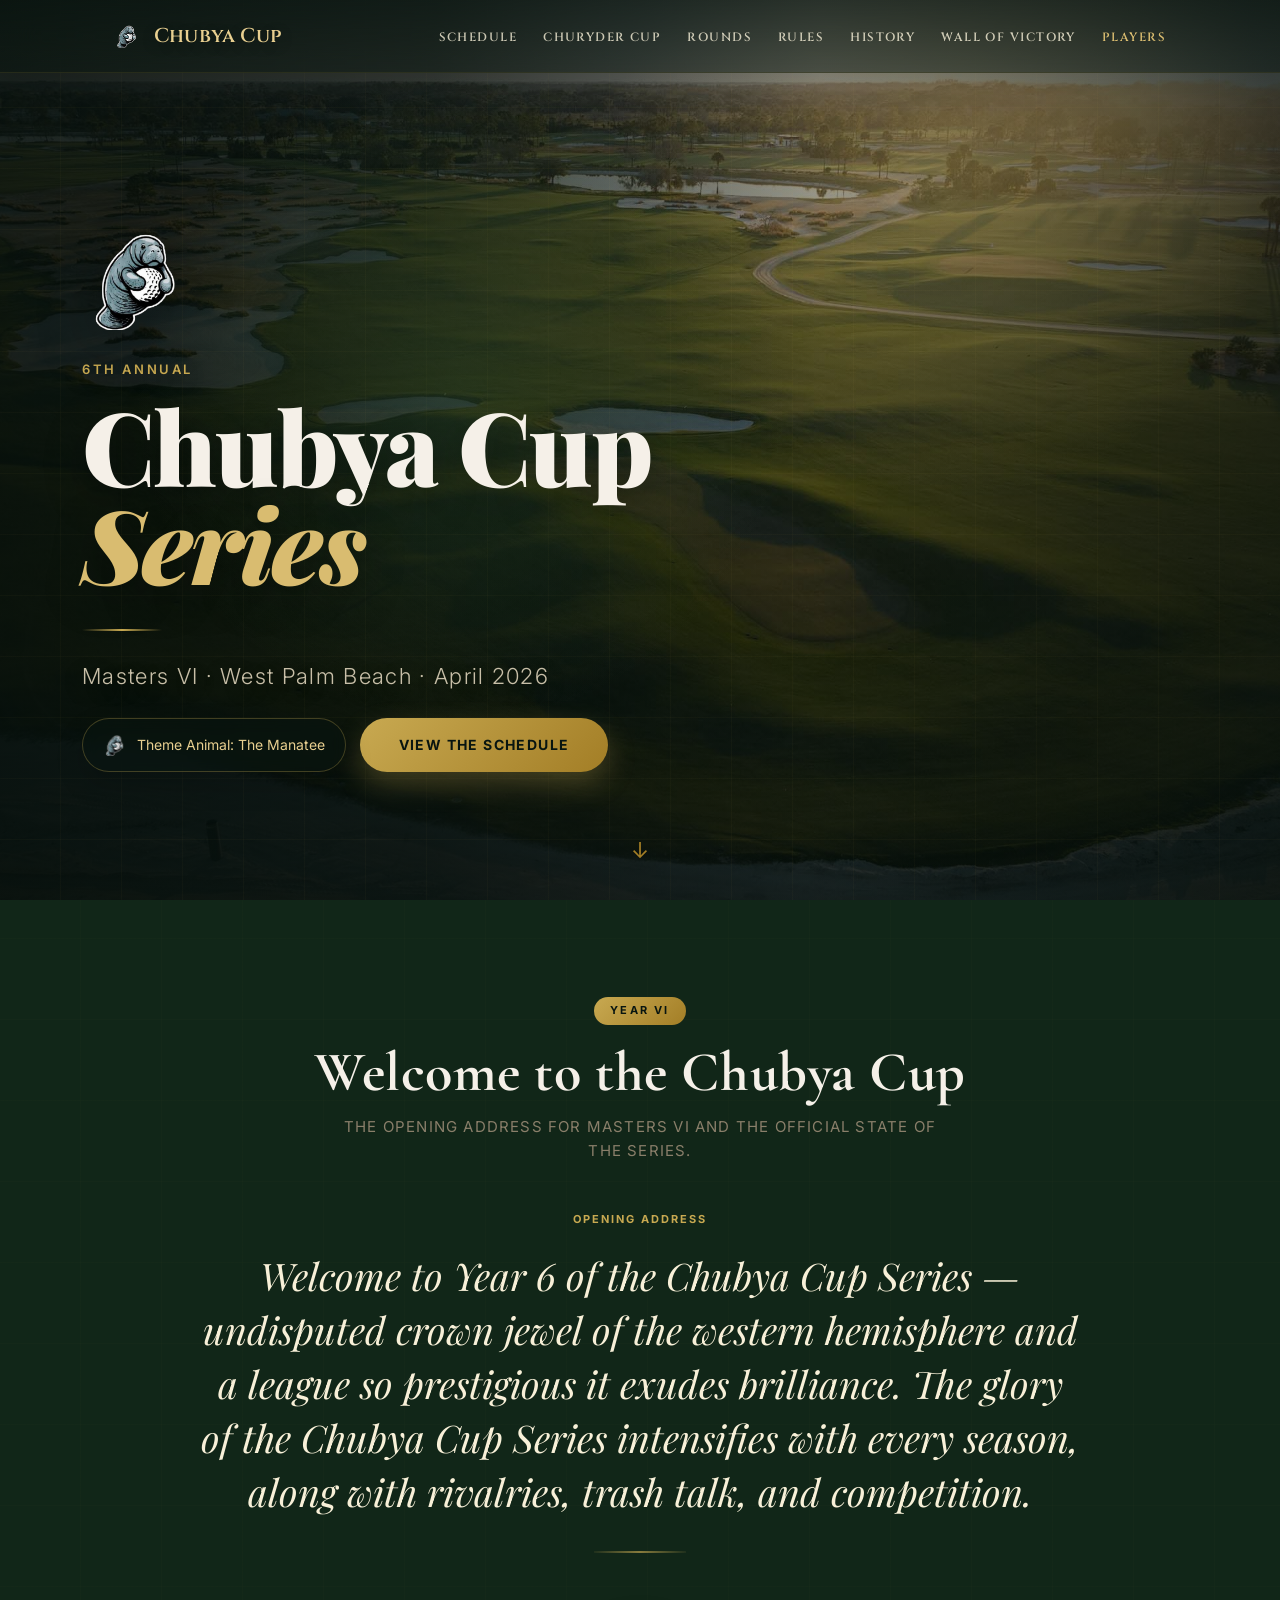
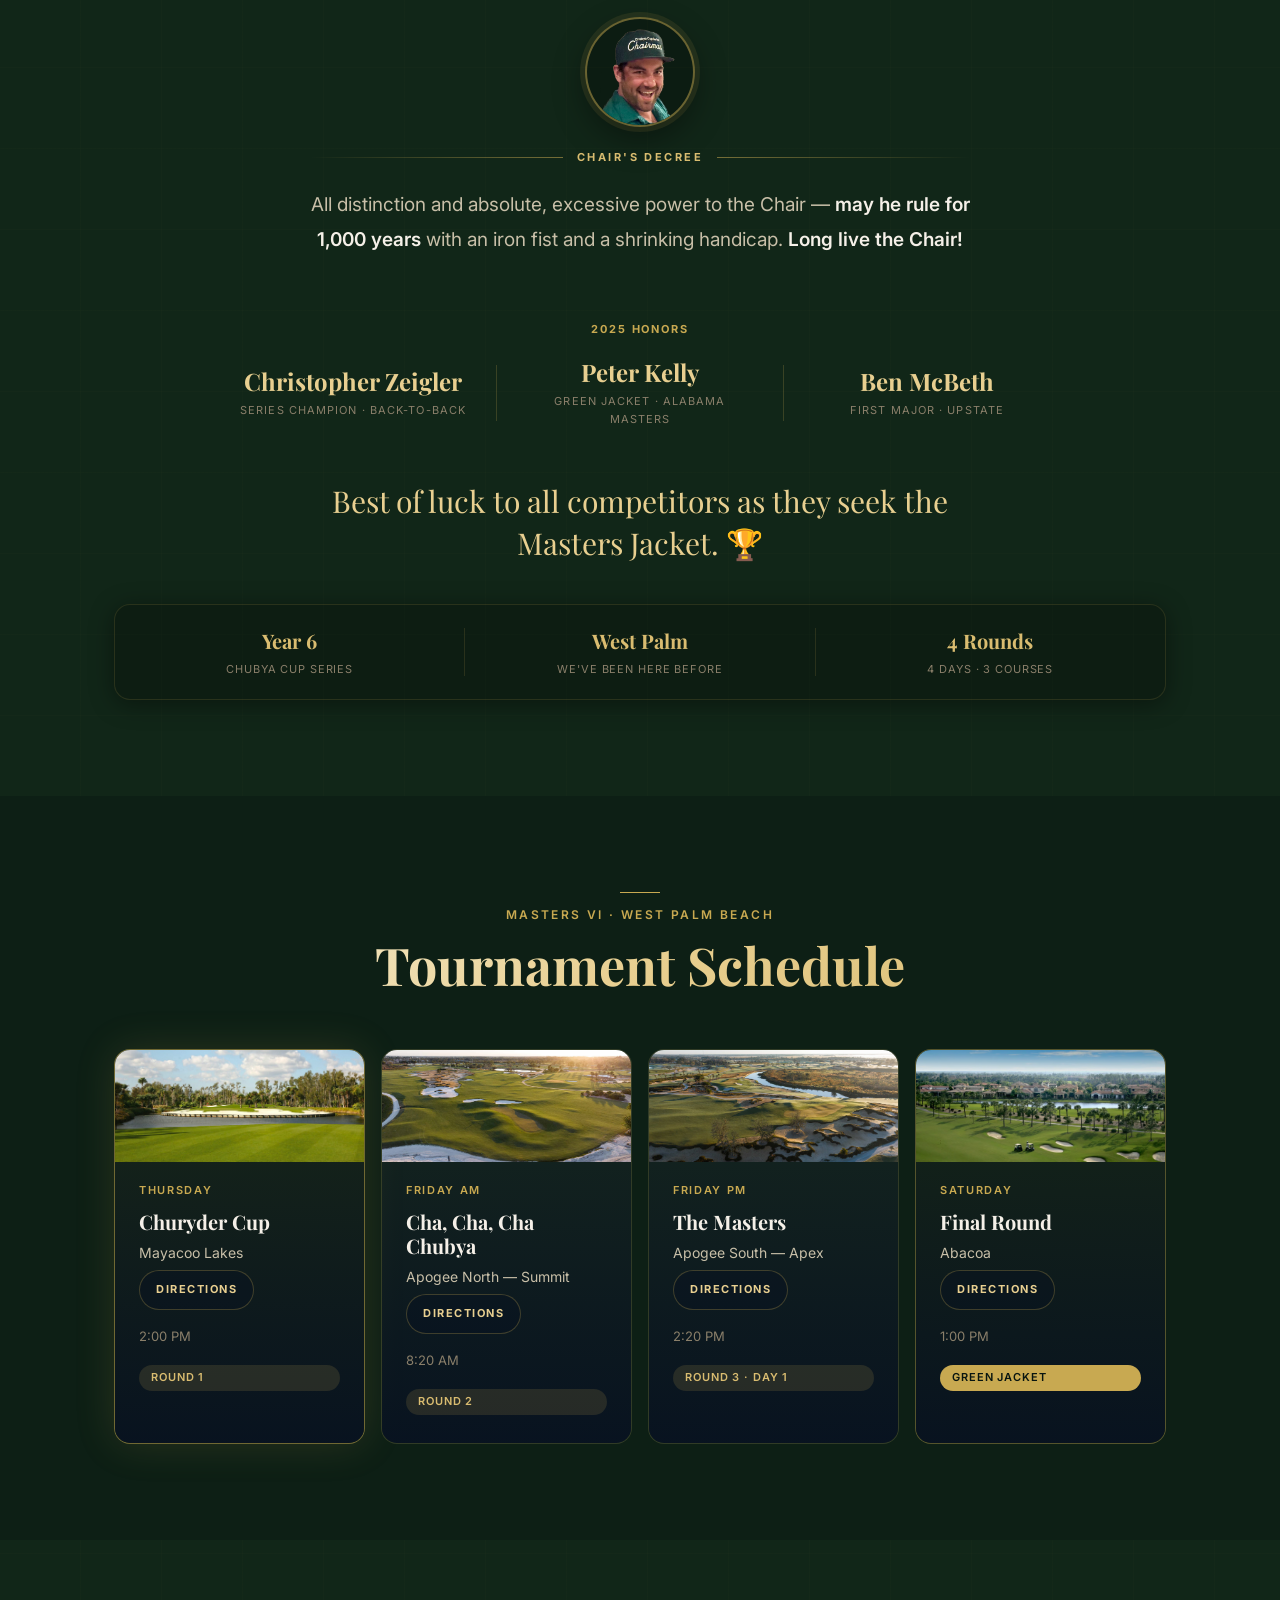
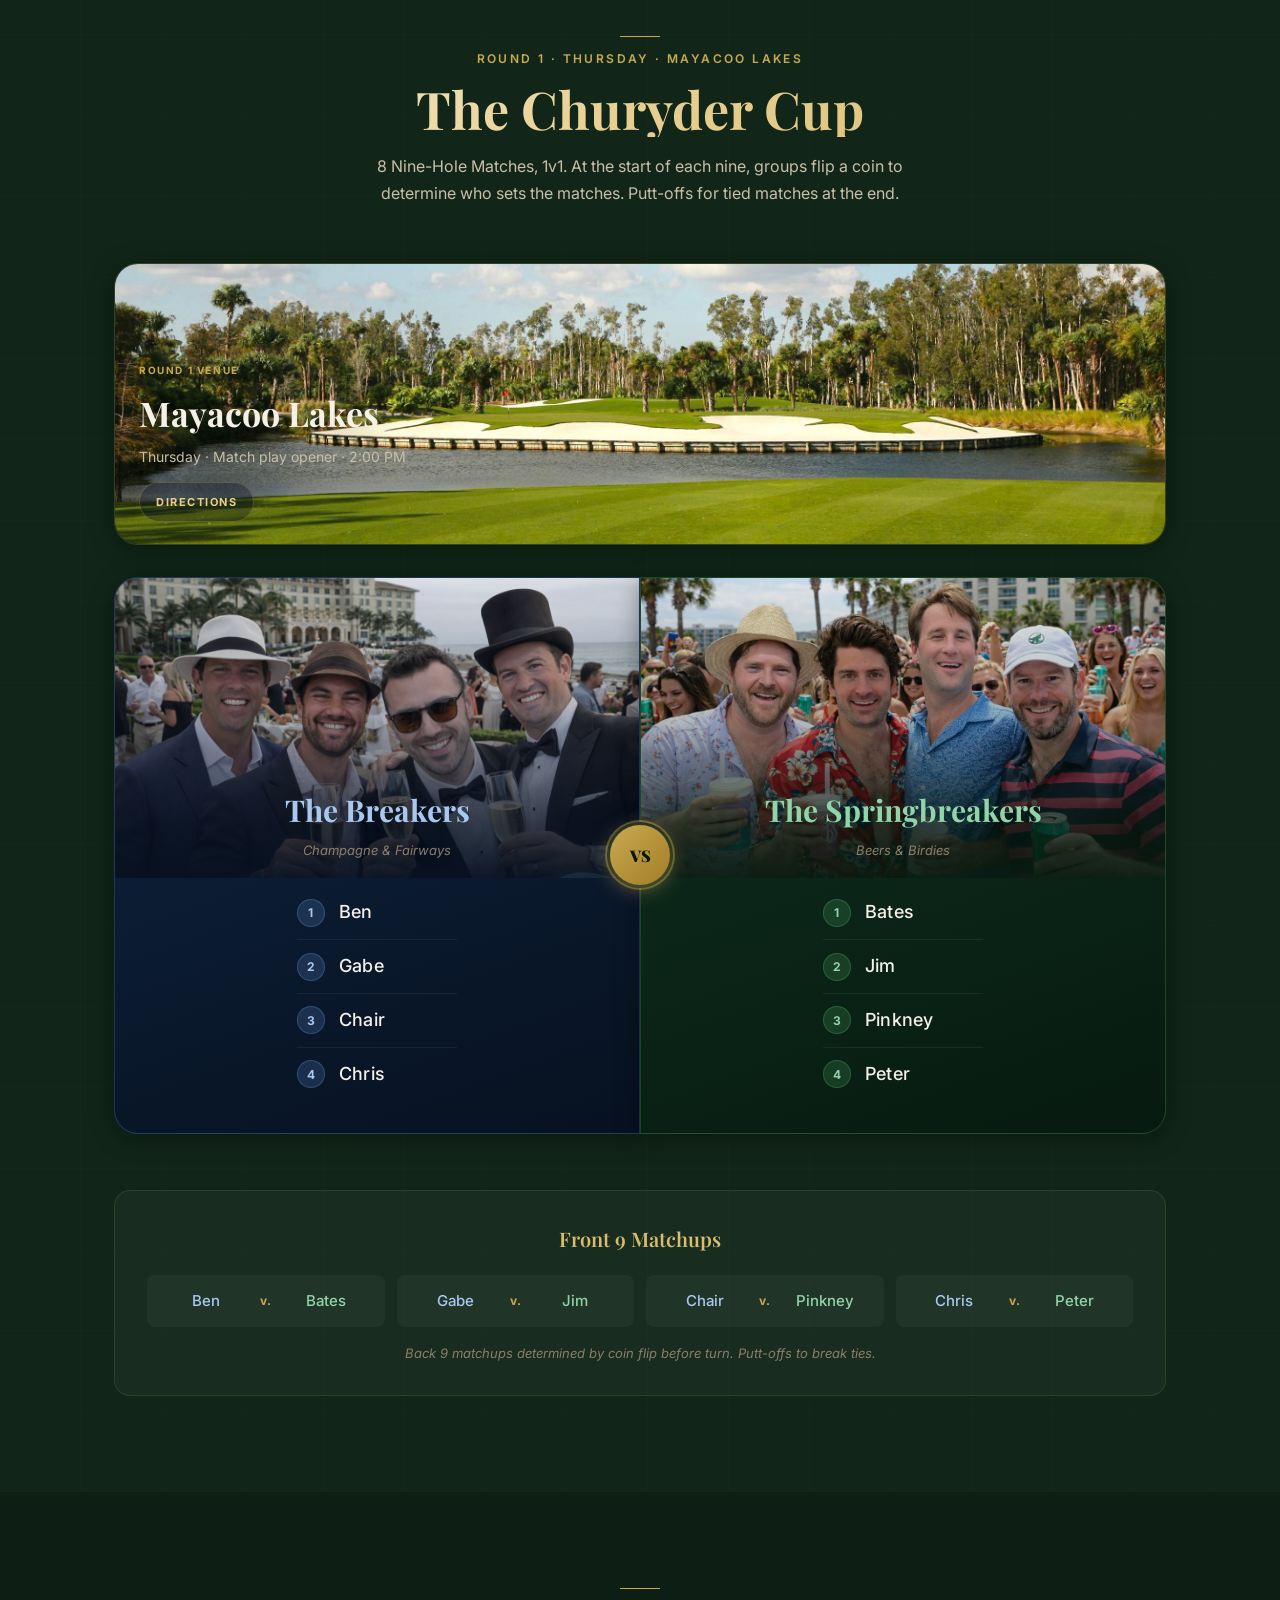
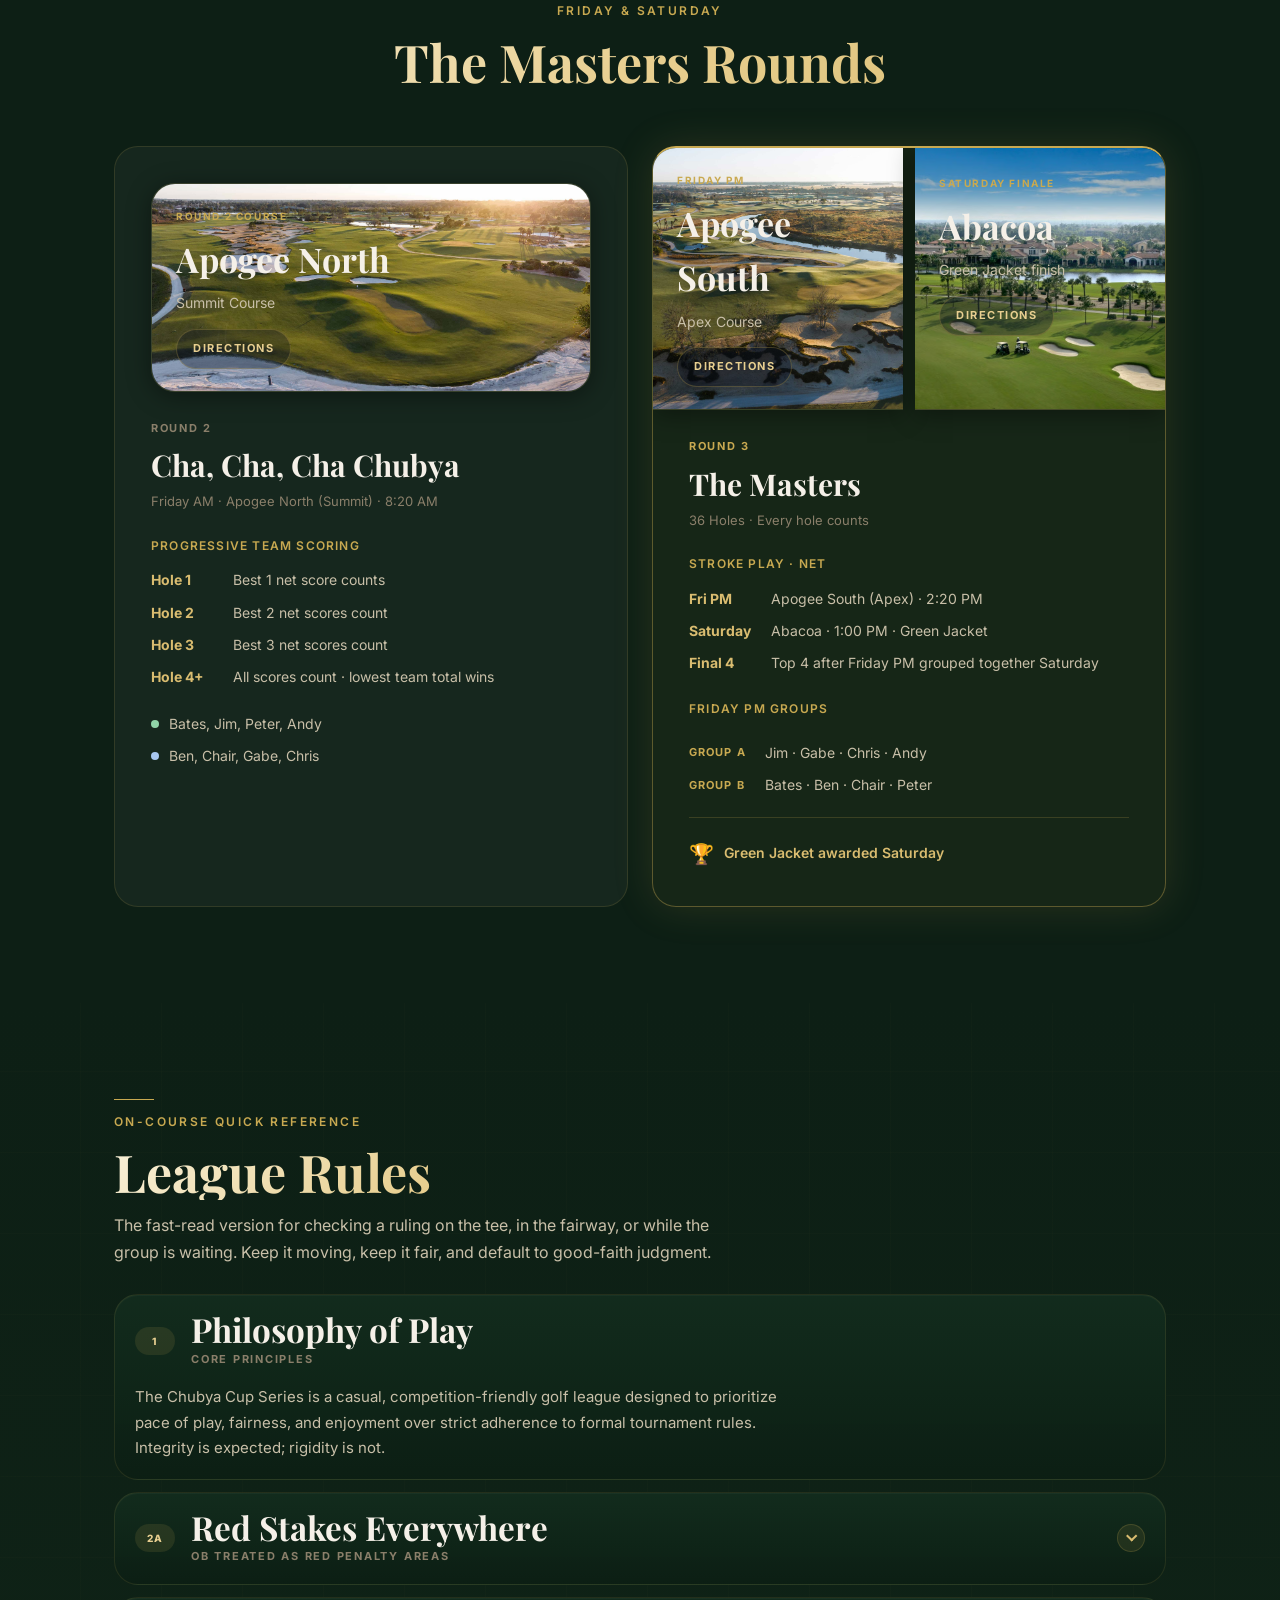
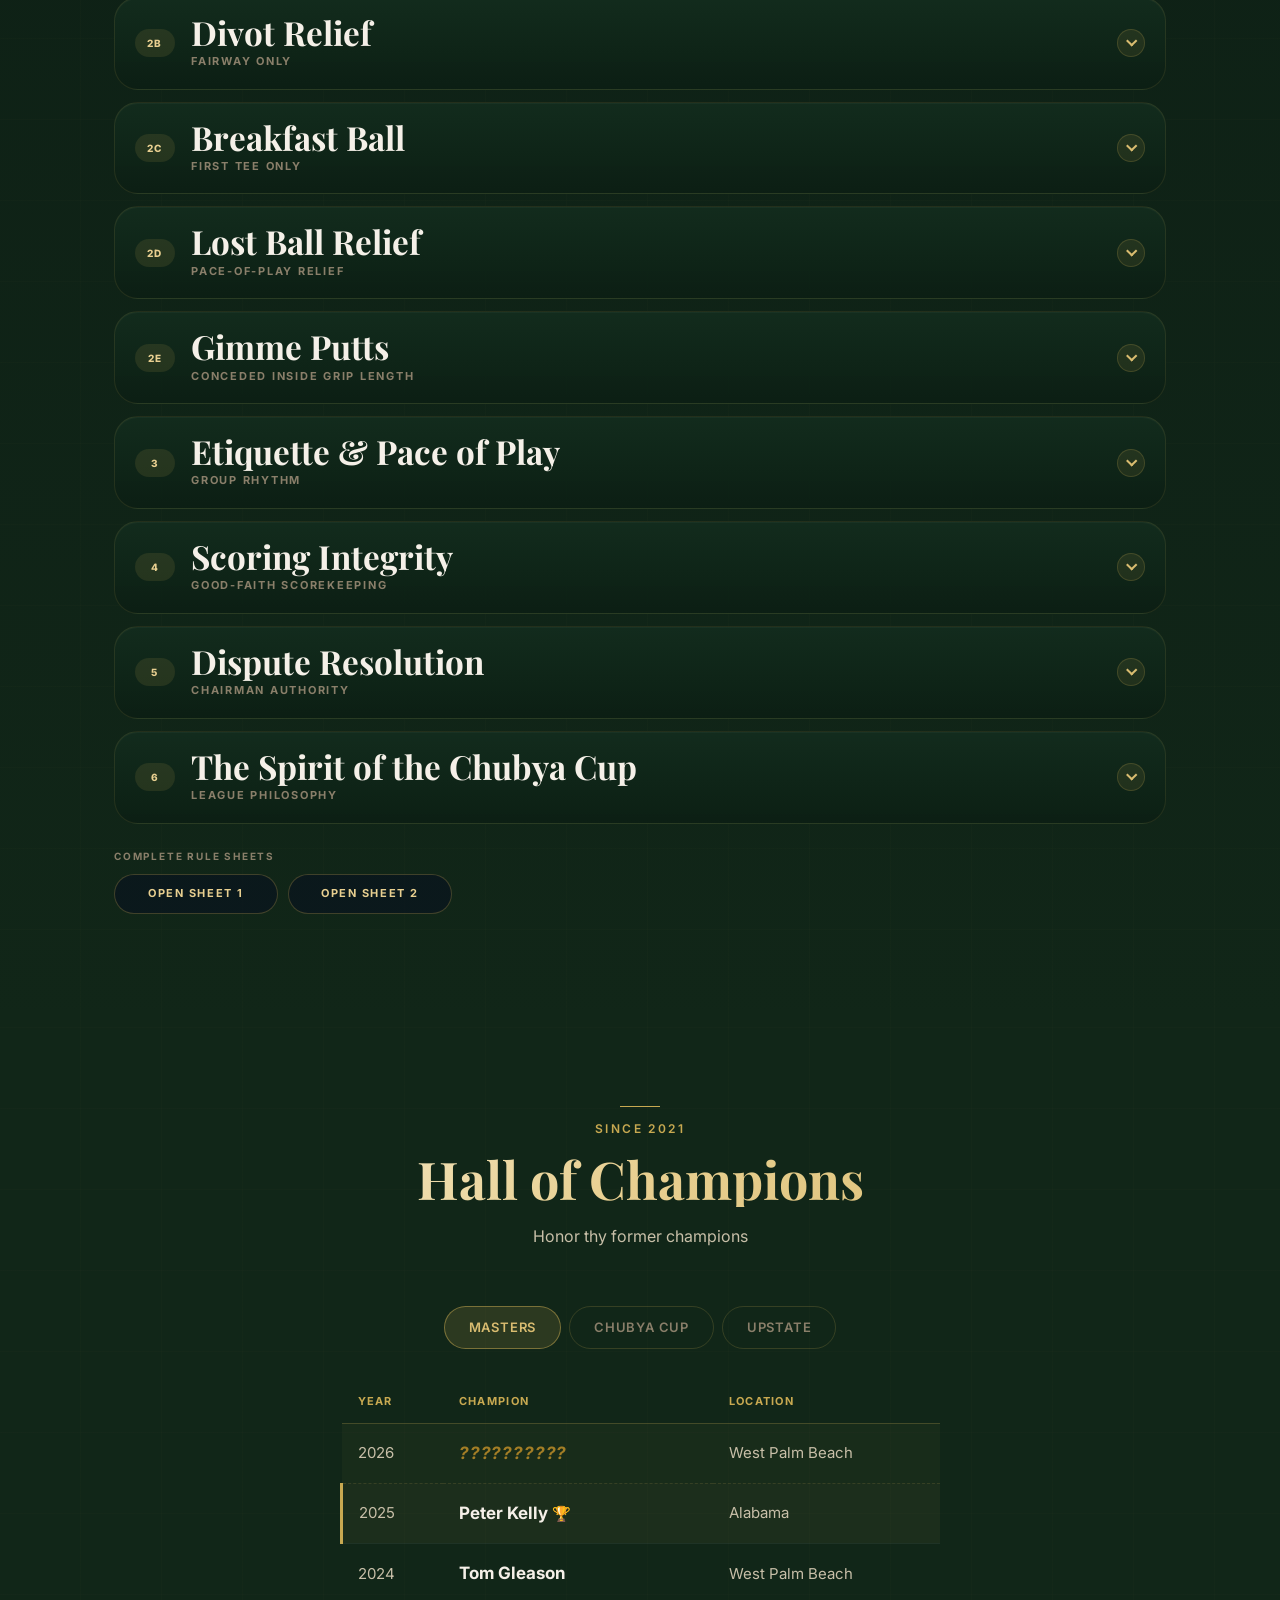
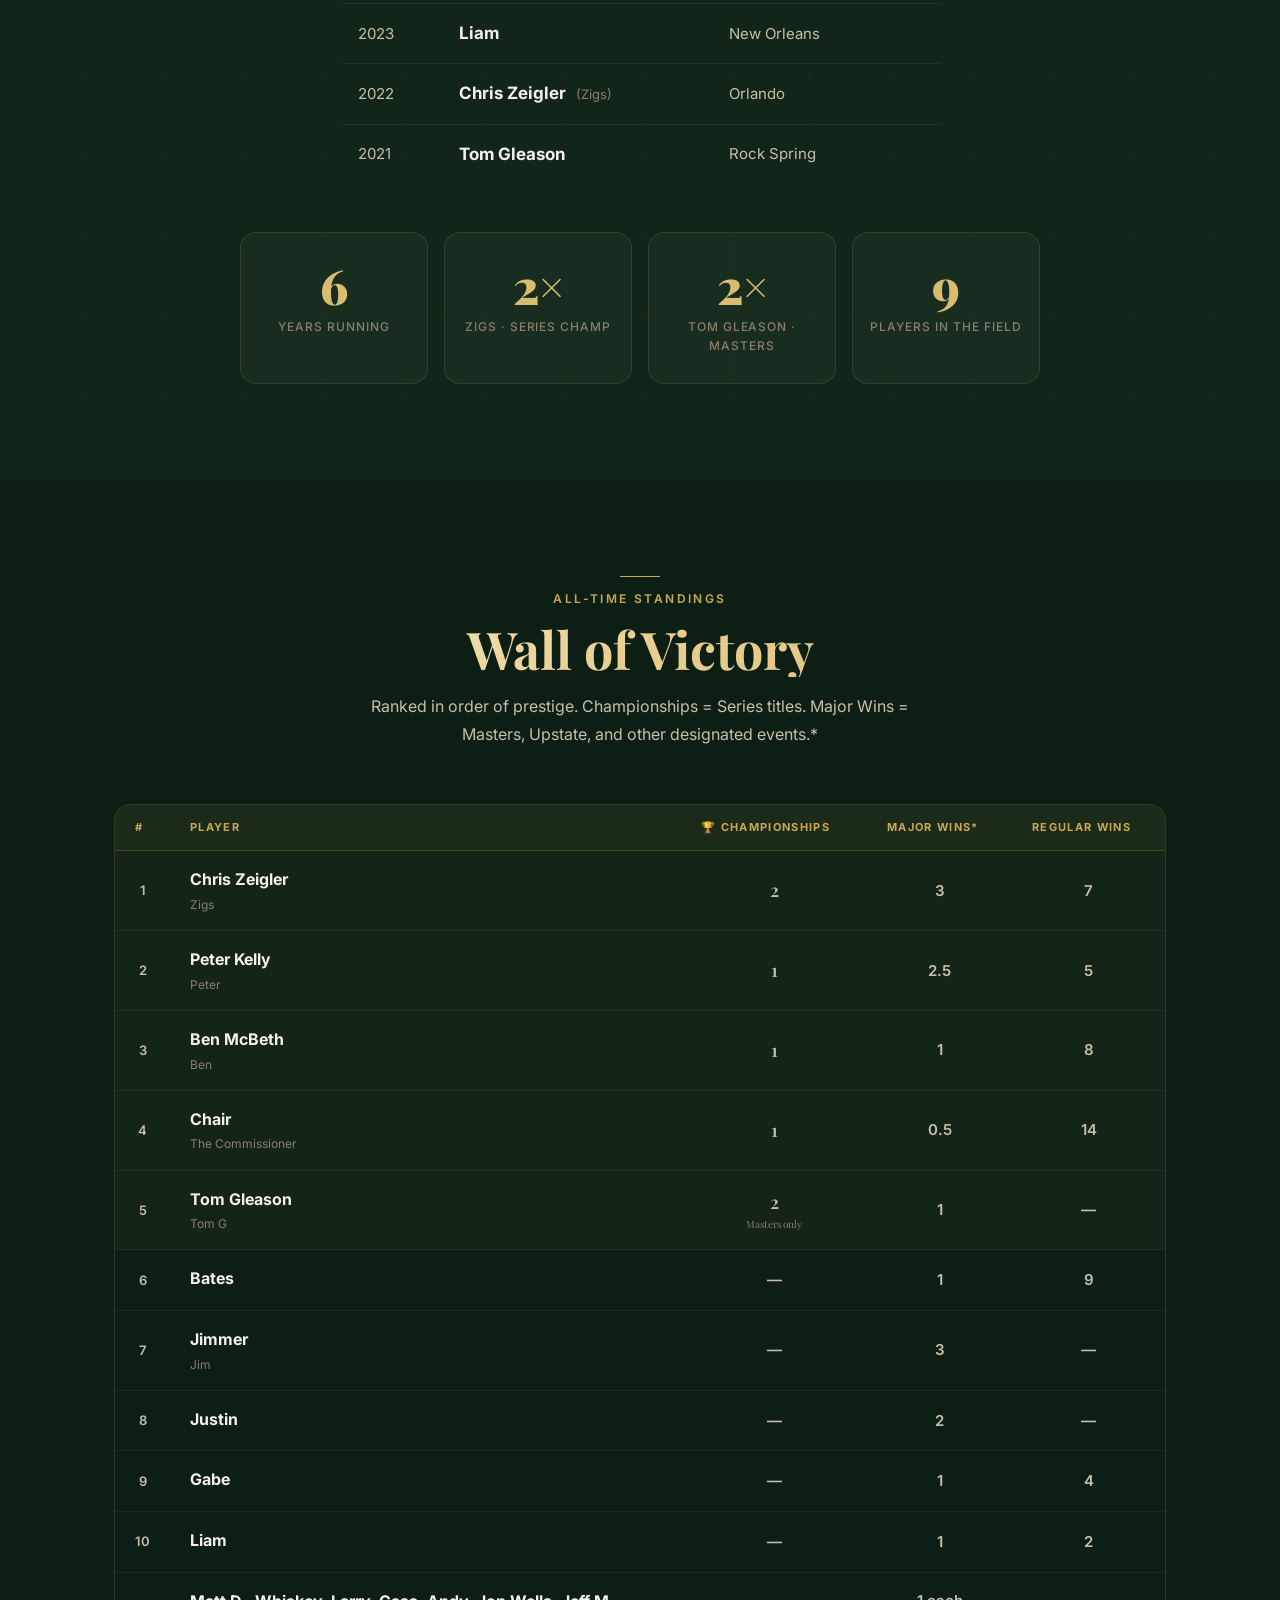
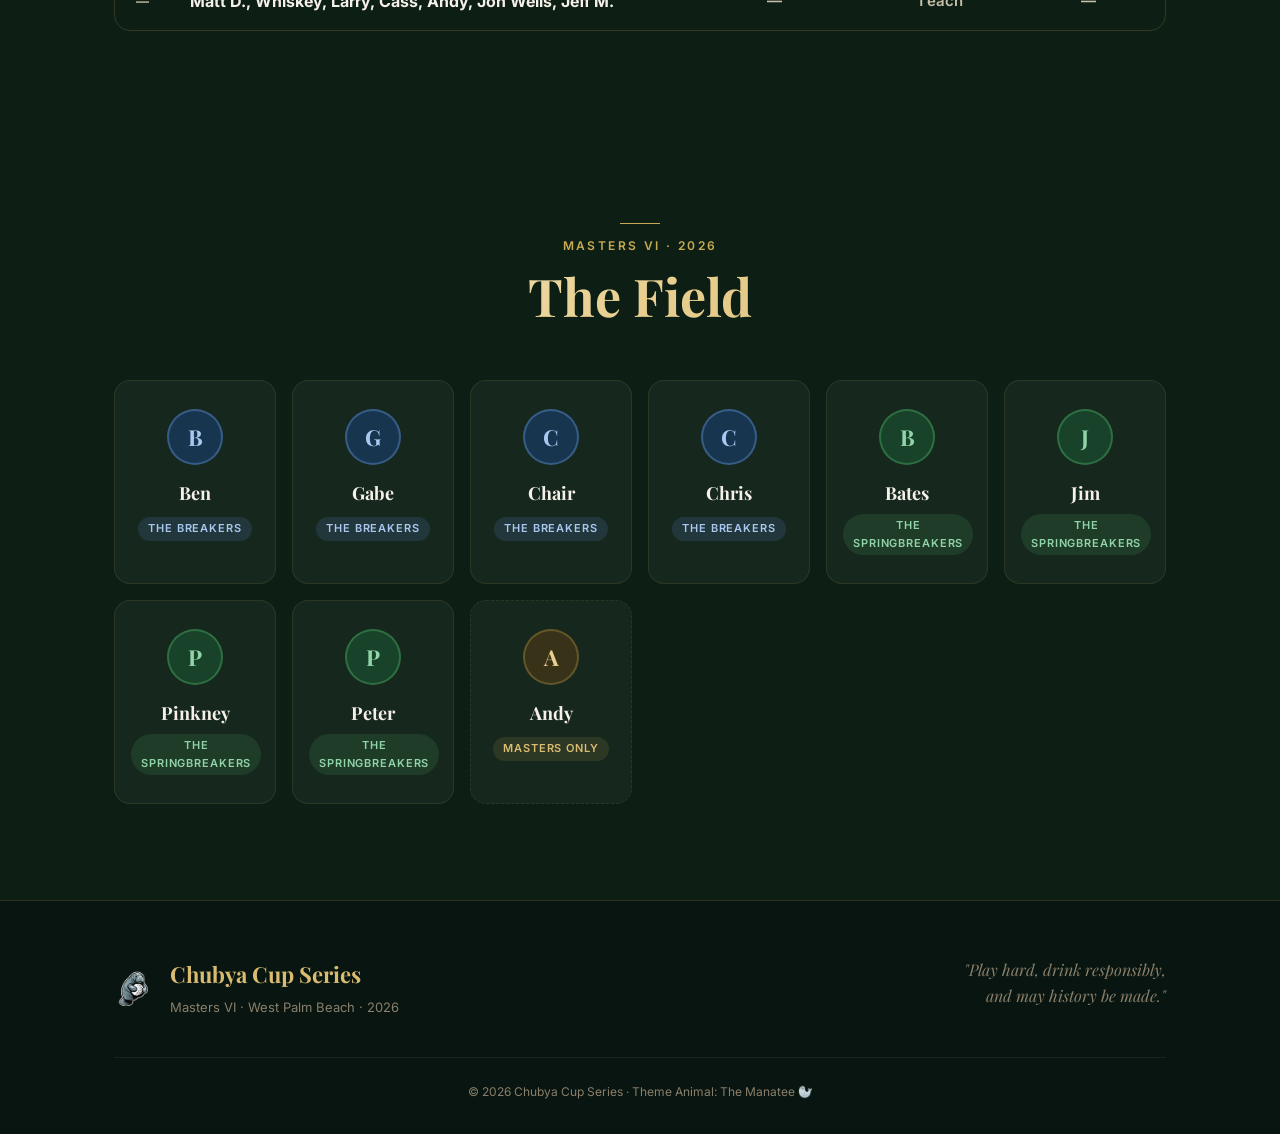
==== commit fc95e886: "Move rules sheet links below accordion" ====
--- a/index.html
+++ b/index.html
@@ -407,11 +407,6 @@
             <h2 class="section-title rules-title">League Rules</h2>
             <p class="section-desc rules-desc">The fast-read version for checking a ruling on the tee, in the fairway, or while the group is waiting. Keep it moving, keep it fair, and default to good-faith judgment.</p>
           </div>
-          <div class="rules-actions">
-            <span class="rules-actions-label">Complete Rule Sheets</span>
-            <a class="course-link" href="images/chubya-league-rules-1.png" target="_blank" rel="noopener noreferrer">Open Sheet 1</a>
-            <a class="course-link" href="images/chubya-league-rules-2.png" target="_blank" rel="noopener noreferrer">Open Sheet 2</a>
-          </div>
         </div>
 
         <div class="rules-listing">
@@ -608,6 +603,12 @@
               </div>
             </details>
         </div>
+
+        <div class="rules-actions rules-actions--bottom">
+          <span class="rules-actions-label">Complete Rule Sheets</span>
+          <a class="course-link" href="images/chubya-league-rules-1.png" target="_blank" rel="noopener noreferrer">Open Sheet 1</a>
+          <a class="course-link" href="images/chubya-league-rules-2.png" target="_blank" rel="noopener noreferrer">Open Sheet 2</a>
+        </div>
       </div>
     </div>
   </section>
--- a/styles.css
+++ b/styles.css
@@ -550,6 +550,13 @@
 .rules-actions .course-link {
   min-width: 164px;
   background: rgba(7, 17, 32, 0.58);
+}
+.rules-actions--bottom {
+  margin-top: 24px;
+  justify-content: flex-start;
+}
+.rules-actions--bottom .rules-actions-label {
+  text-align: left;
 }
 .rule-item {
   border-radius: var(--radius-xl);
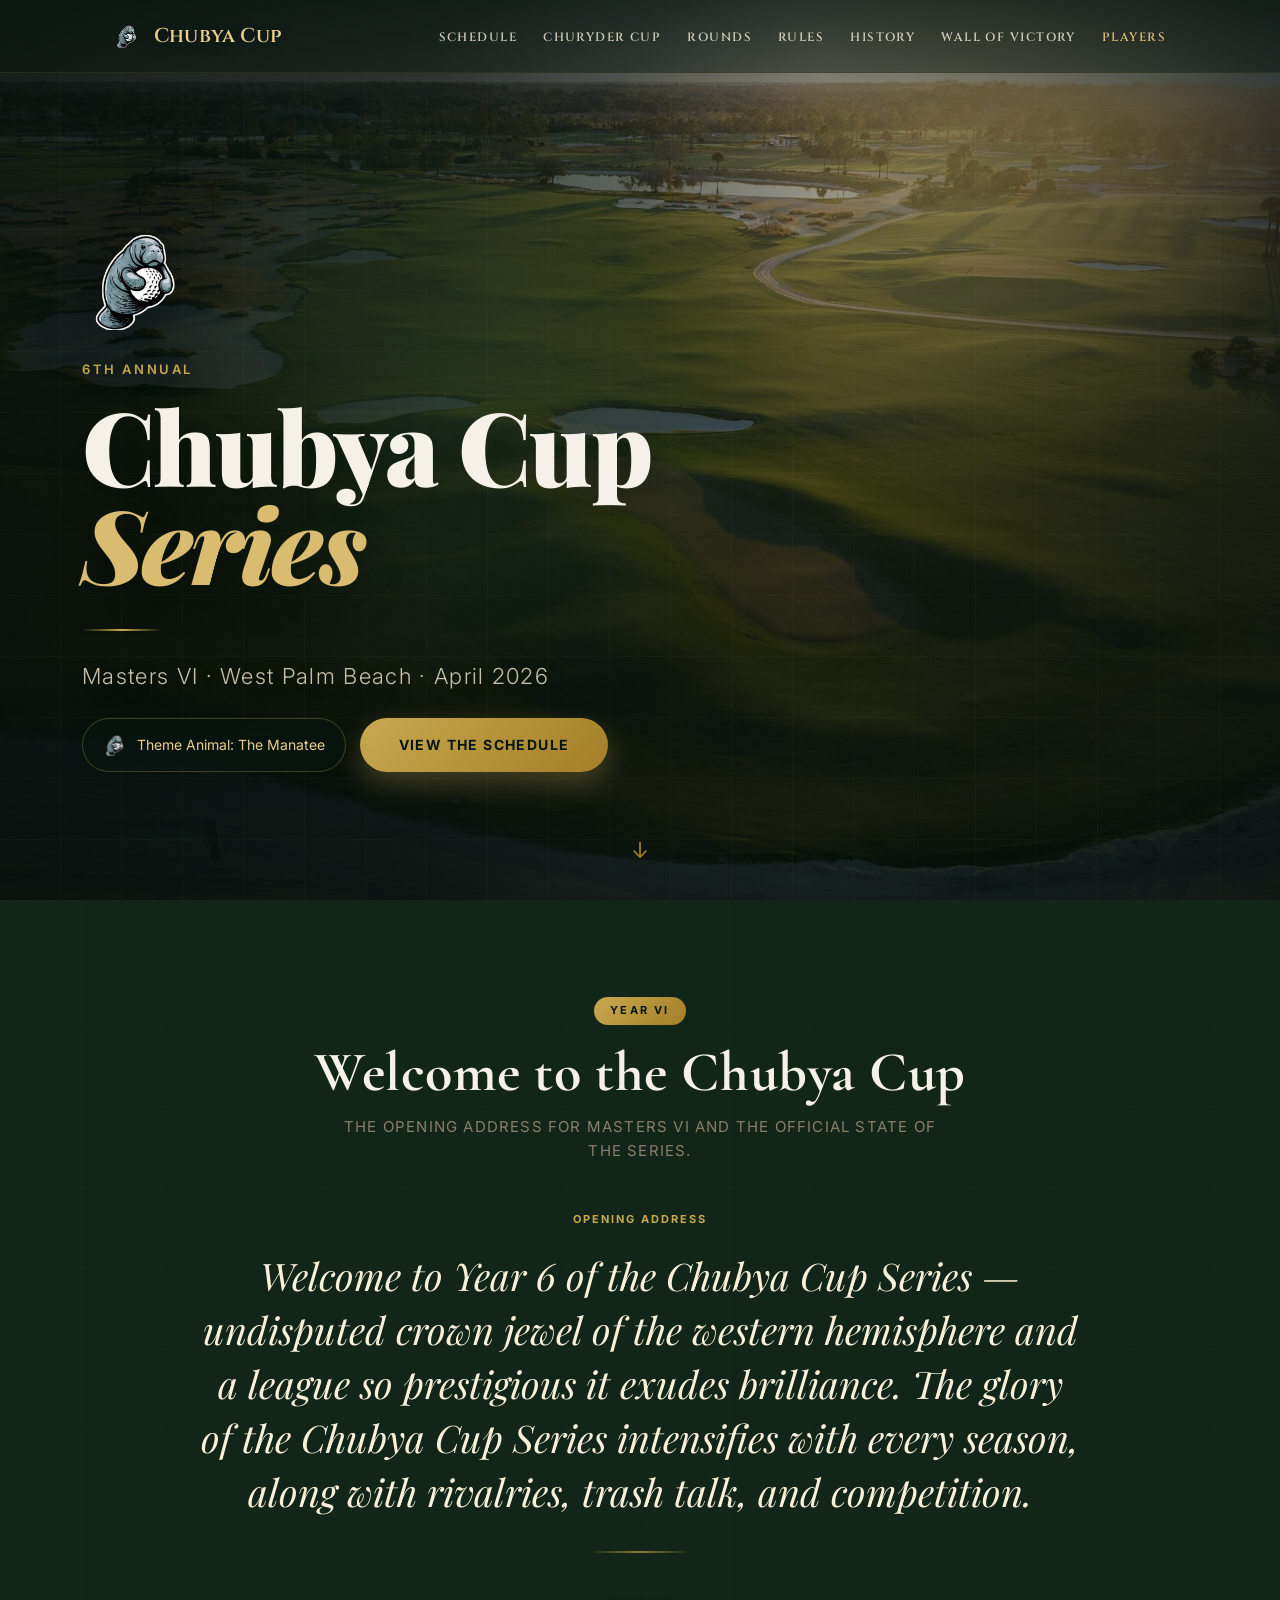
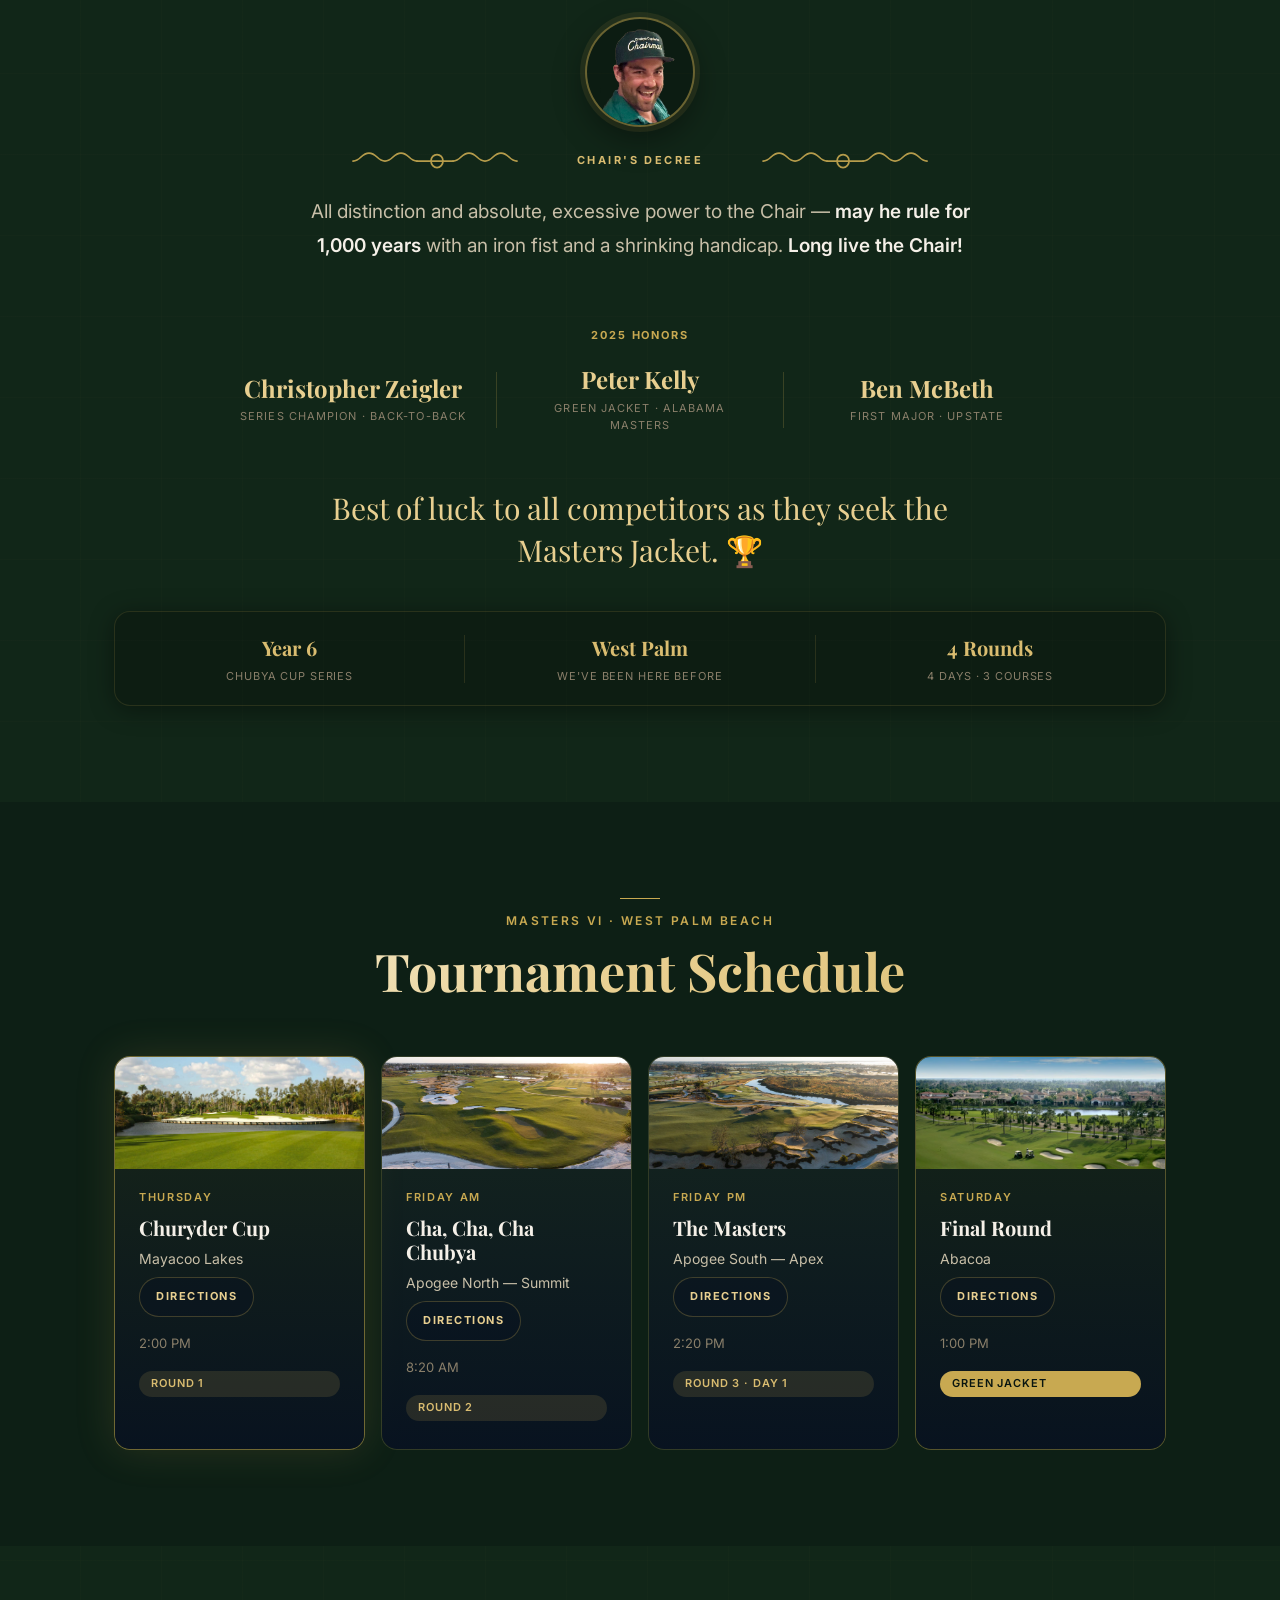
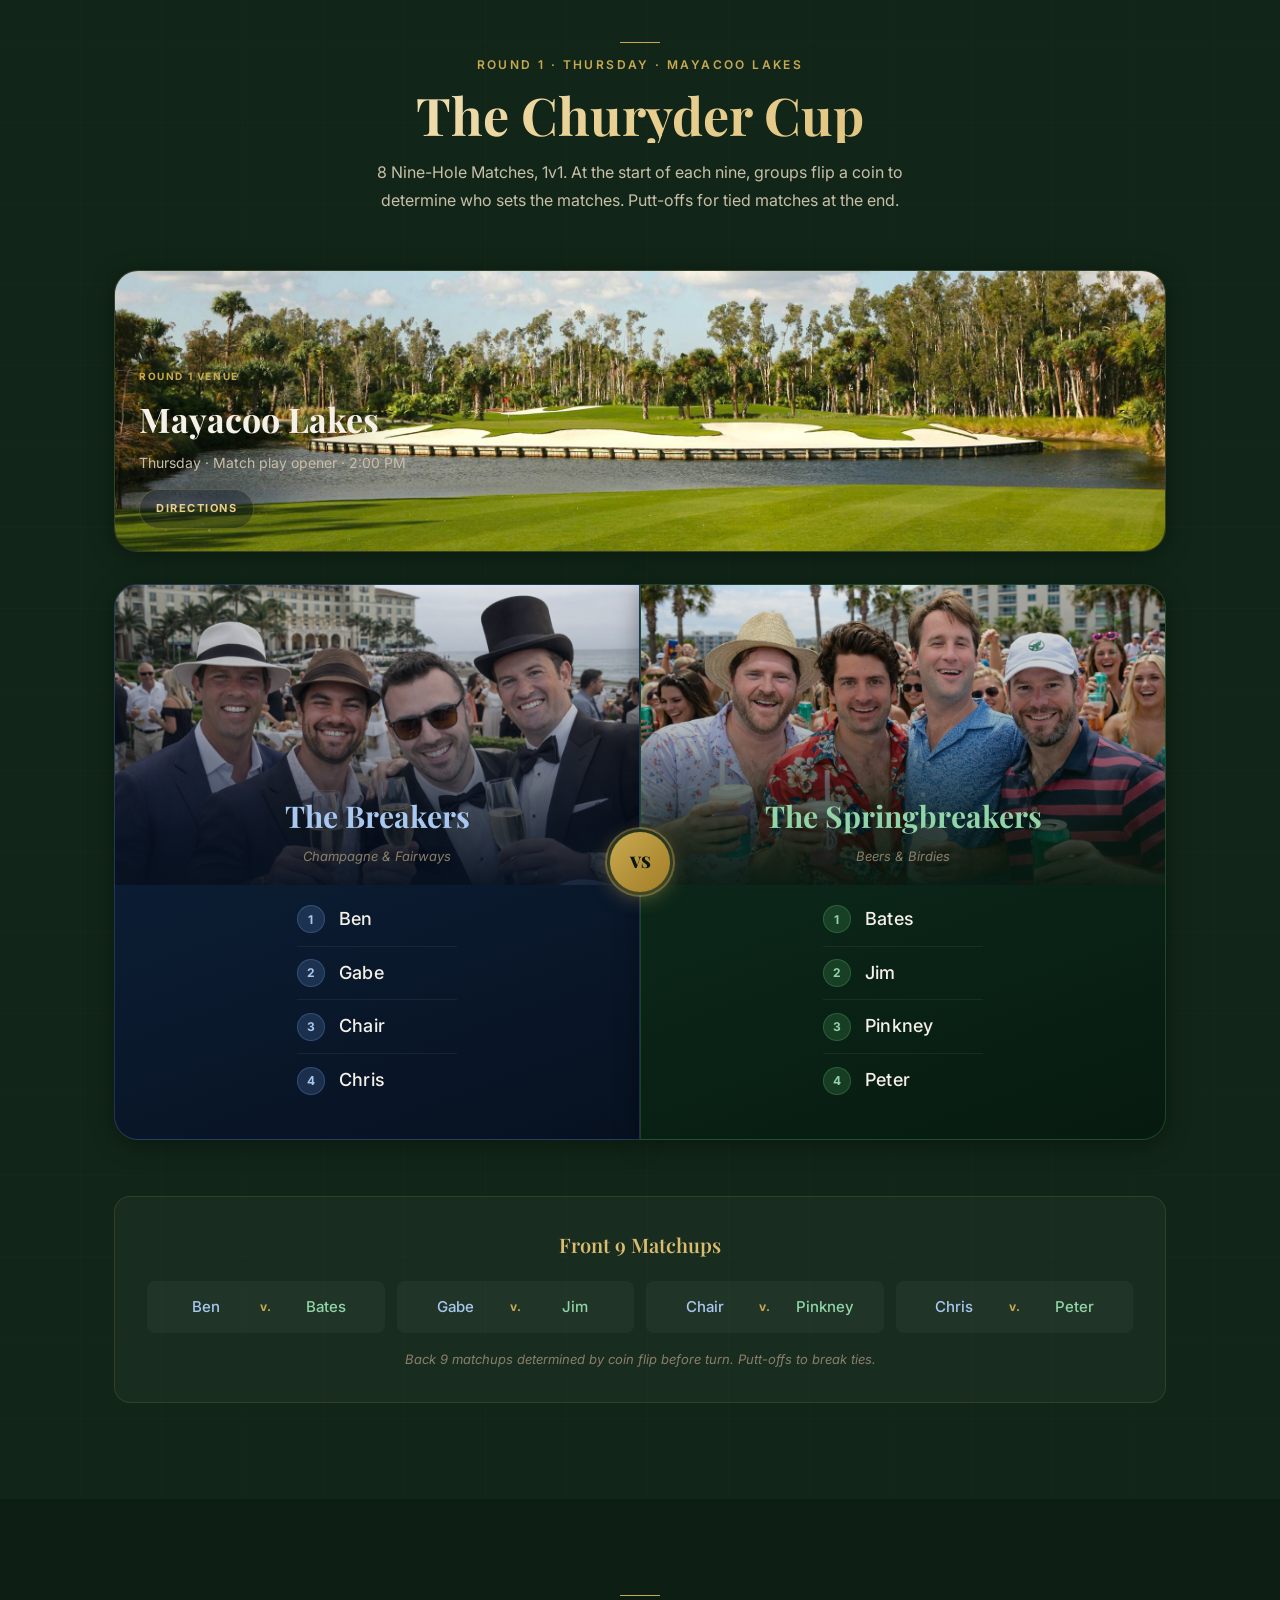
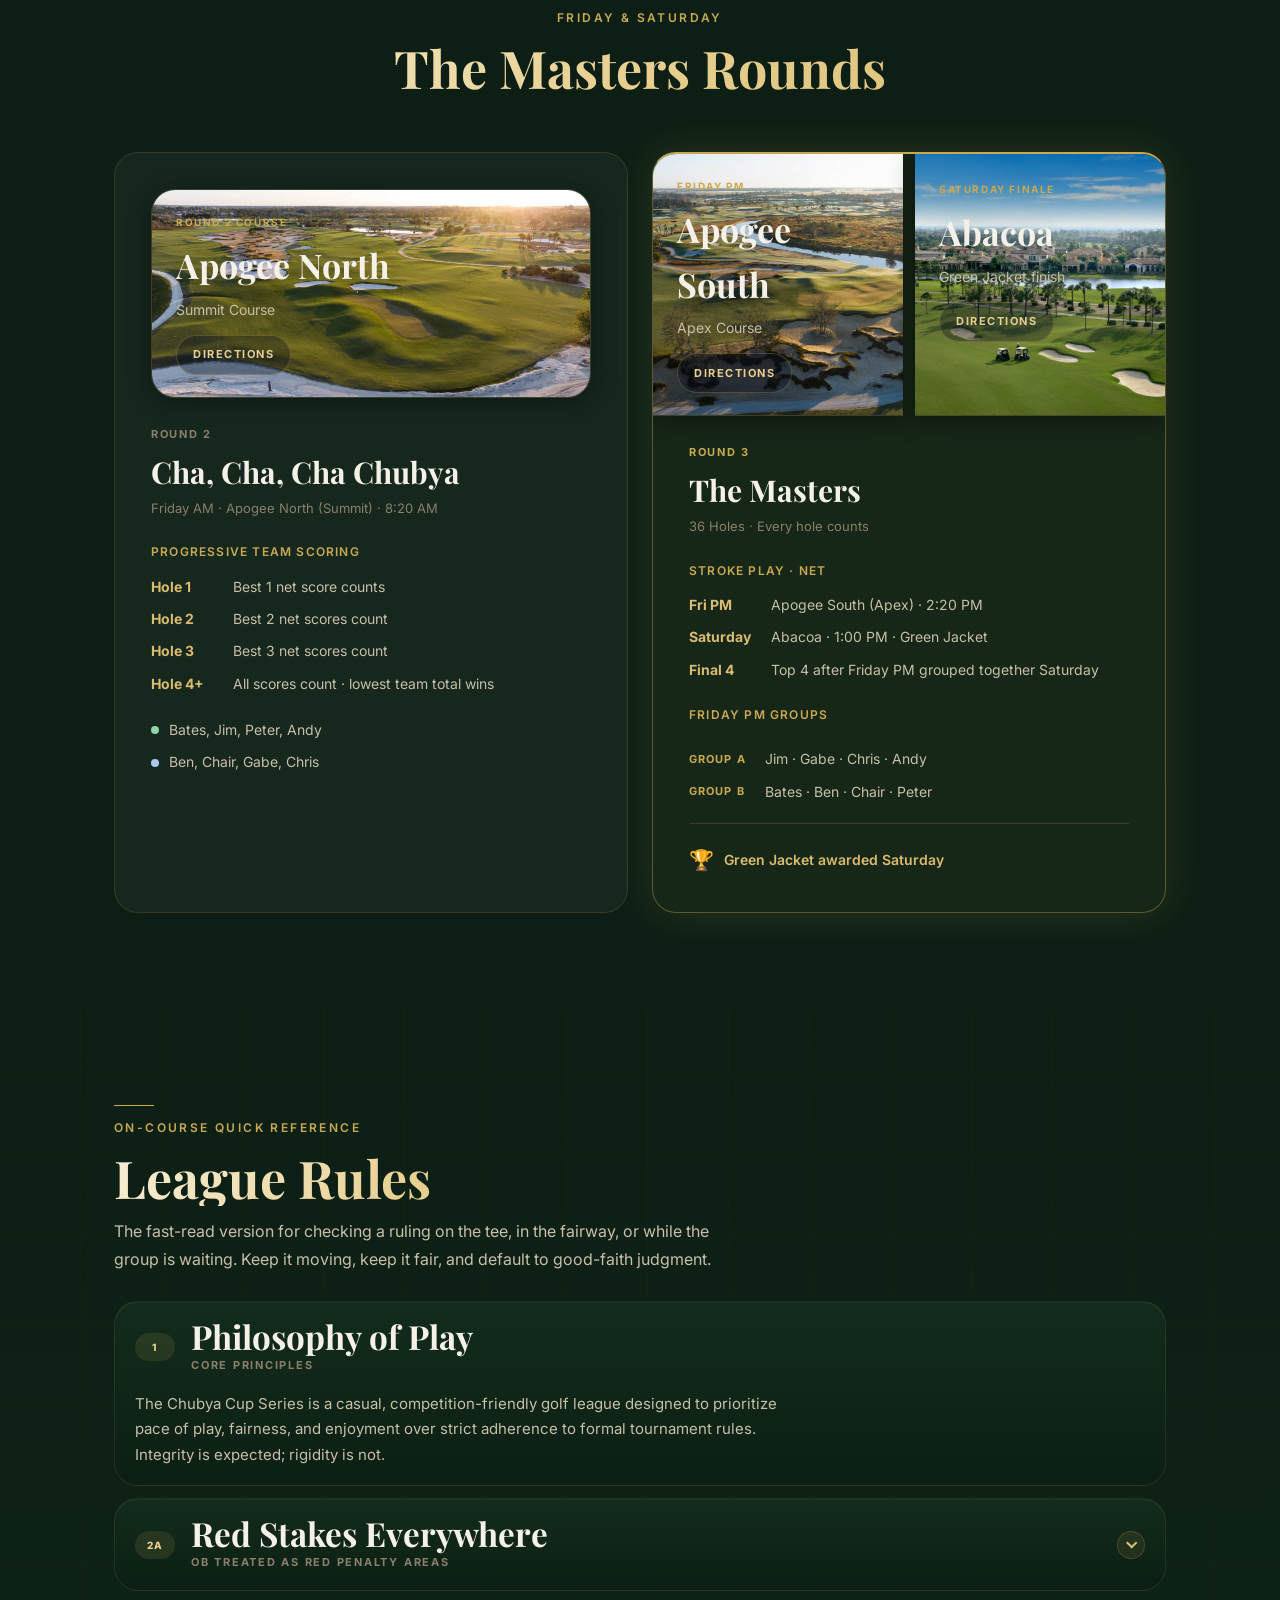
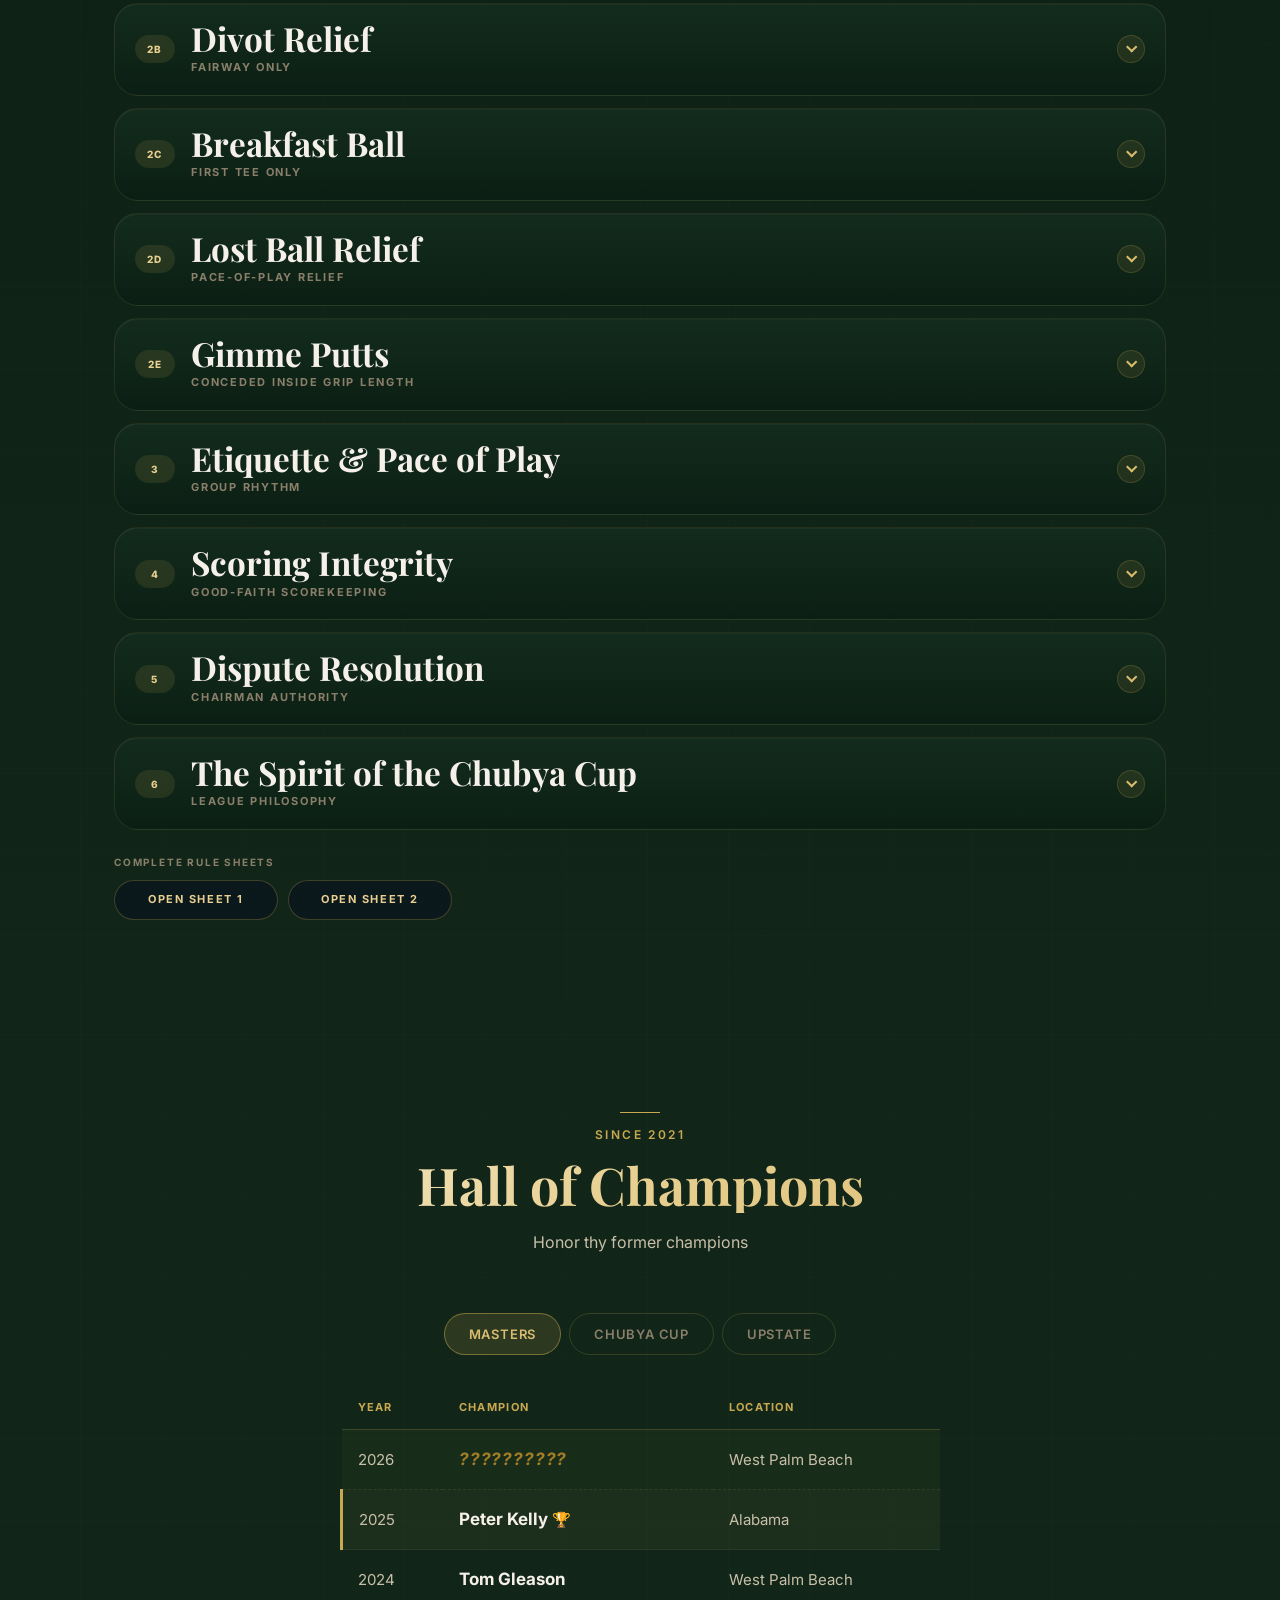
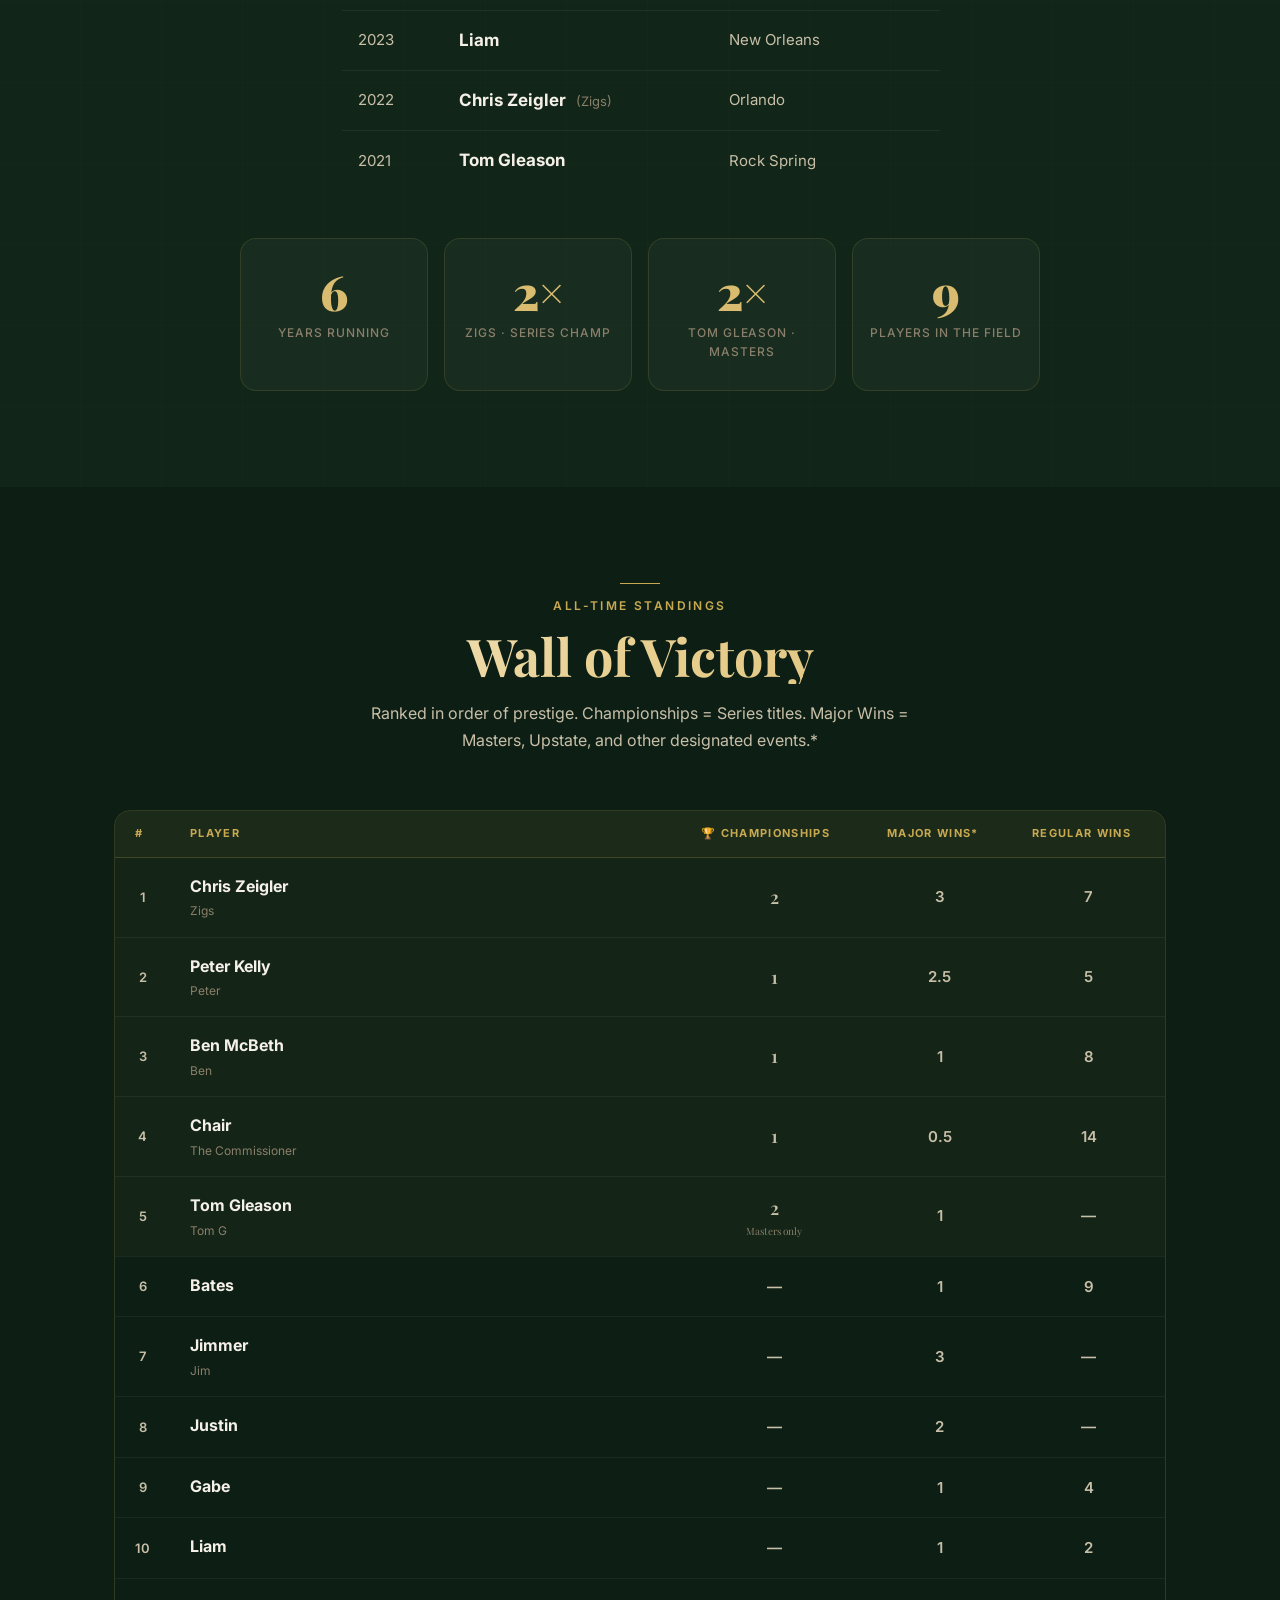
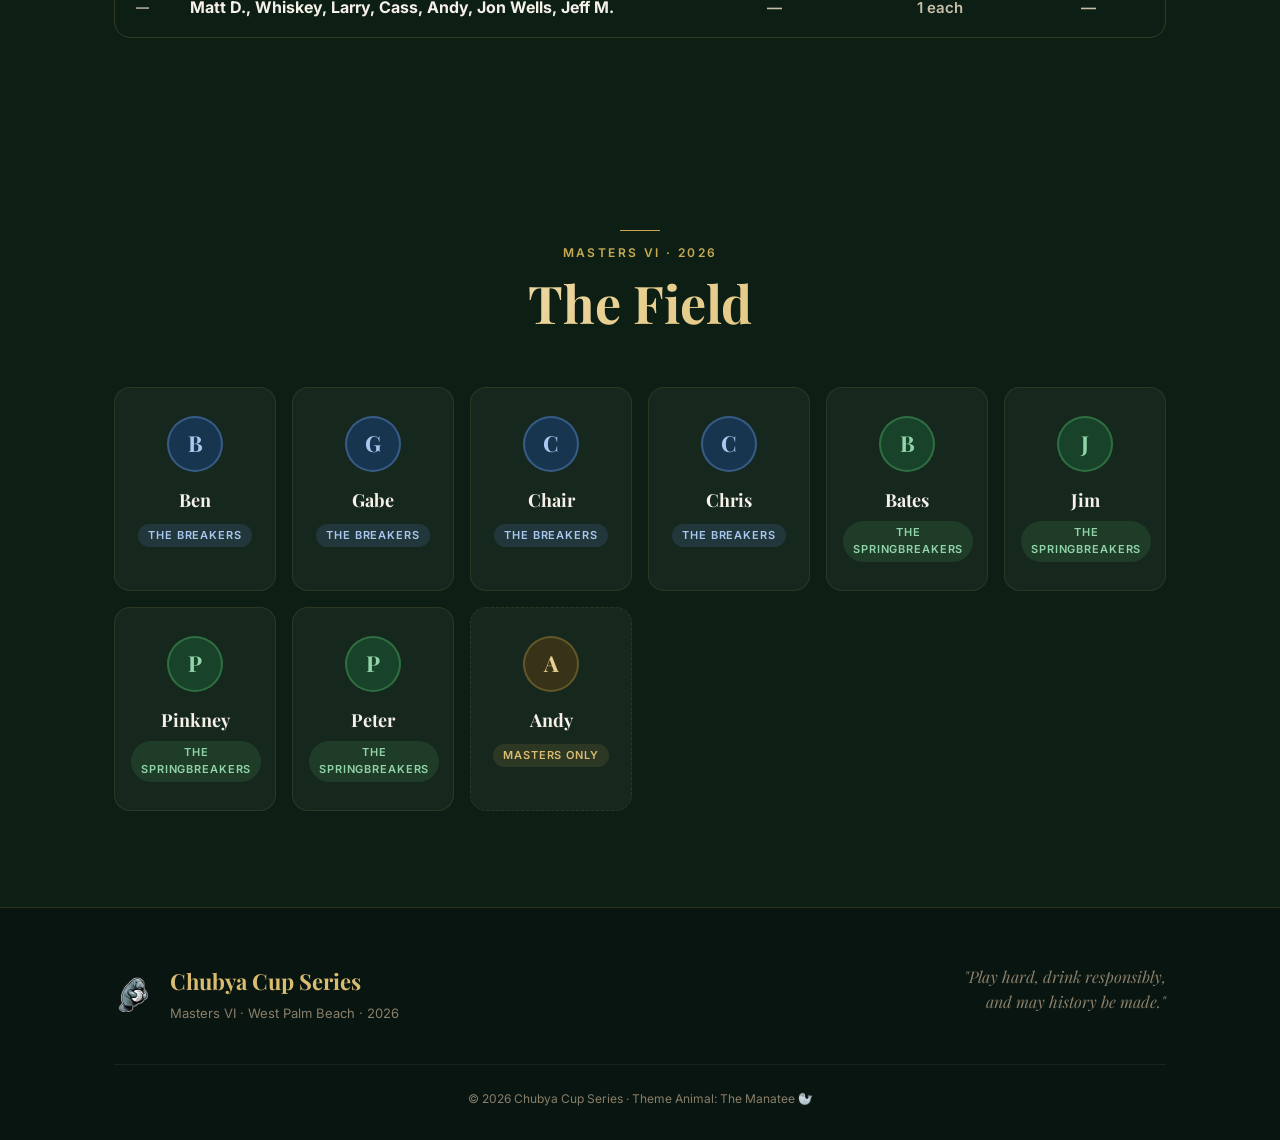
==== commit c9138476: "Add ornate decree flourishes" ====
--- a/index.html
+++ b/index.html
@@ -21,7 +21,7 @@
   <link rel="preconnect" href="https://fonts.googleapis.com" />
   <link rel="preconnect" href="https://fonts.gstatic.com" crossorigin />
   <link href="https://fonts.googleapis.com/css2?family=Cinzel:wght@500;600;700&family=Cormorant+Garamond:wght@600;700&family=Playfair+Display:wght@400;600;700;900&family=Inter:wght@300;400;500;600&display=swap" rel="stylesheet" />
-  <link rel="stylesheet" href="styles.css?v=2026-04-13-welcome-title" />
+  <link rel="stylesheet" href="styles.css?v=2026-04-13-decree-flourish" />
   <link rel="icon" type="image/png" href="images/manatee-logo.png?v=2026-04-12-cachefix" />
 </head>
 <body>
--- a/styles.css
+++ b/styles.css
@@ -1393,11 +1393,16 @@
 }
 .decree-rule {
   flex: 1;
-  height: 1px;
-  background: linear-gradient(90deg, transparent, rgba(200, 169, 81, 0.55));
+  min-width: 88px;
+  height: 24px;
+  background-image: url("data:image/svg+xml,%3Csvg xmlns='http://www.w3.org/2000/svg' viewBox='0 0 180 24' fill='none' stroke='%23c8a951' stroke-width='1.75' stroke-linecap='round' stroke-linejoin='round'%3E%3Cpath d='M6 12c8 0 8-8 16-8s8 8 16 8 8-8 16-8 8 8 16 8'/%3E%3Cpath d='M70 12h36'/%3E%3Cpath d='M106 12c8 0 8-8 16-8s8 8 16 8 8-8 16-8 8 8 16 8'/%3E%3Cpath d='M84 12c0-3.5 2.7-6.5 6-6.5s6 3 6 6.5'/%3E%3Cpath d='M84 12c0 3.5 2.7 6.5 6 6.5s6-3 6-6.5'/%3E%3C/svg%3E");
+  background-repeat: no-repeat;
+  background-position: center;
+  background-size: contain;
+  opacity: 0.9;
 }
 .decree-rule--right {
-  background: linear-gradient(90deg, rgba(200, 169, 81, 0.55), transparent);
+  transform: scaleX(-1);
 }
 .decree-label {
   font-size: 11px;
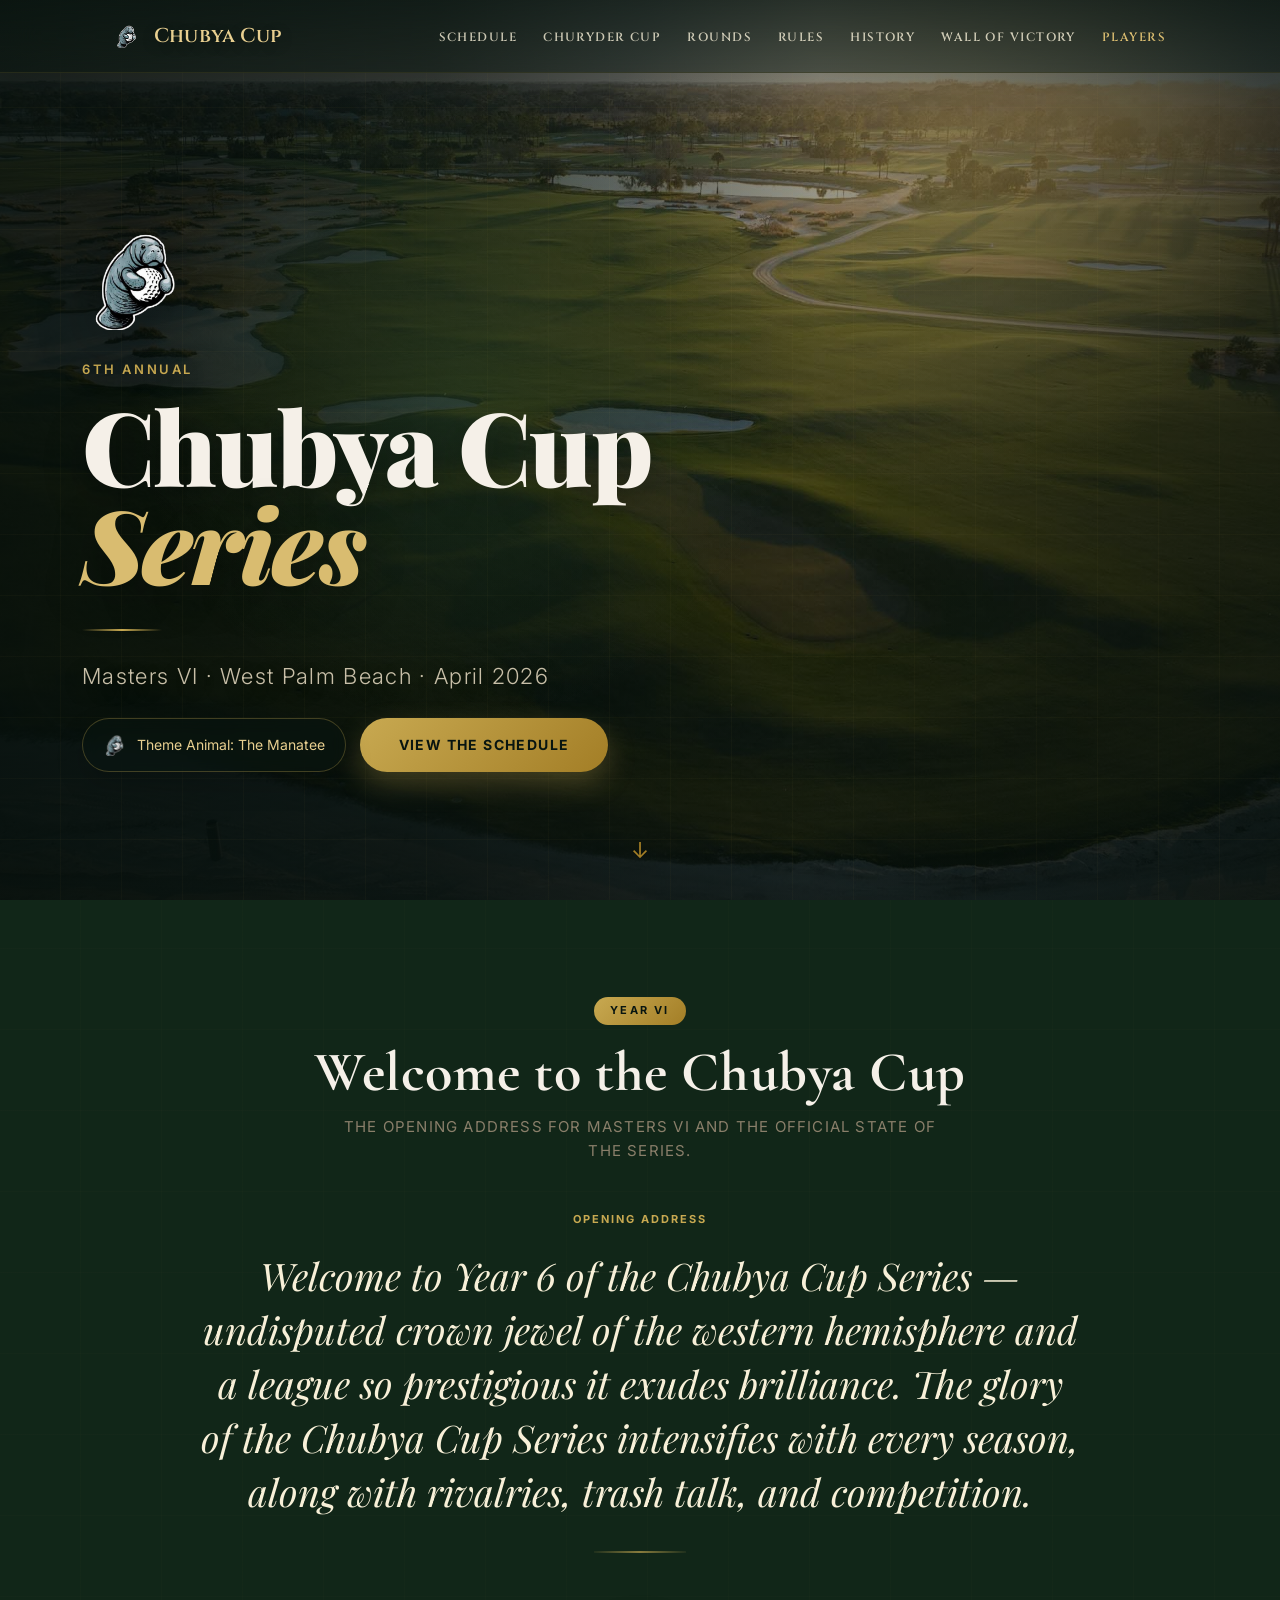
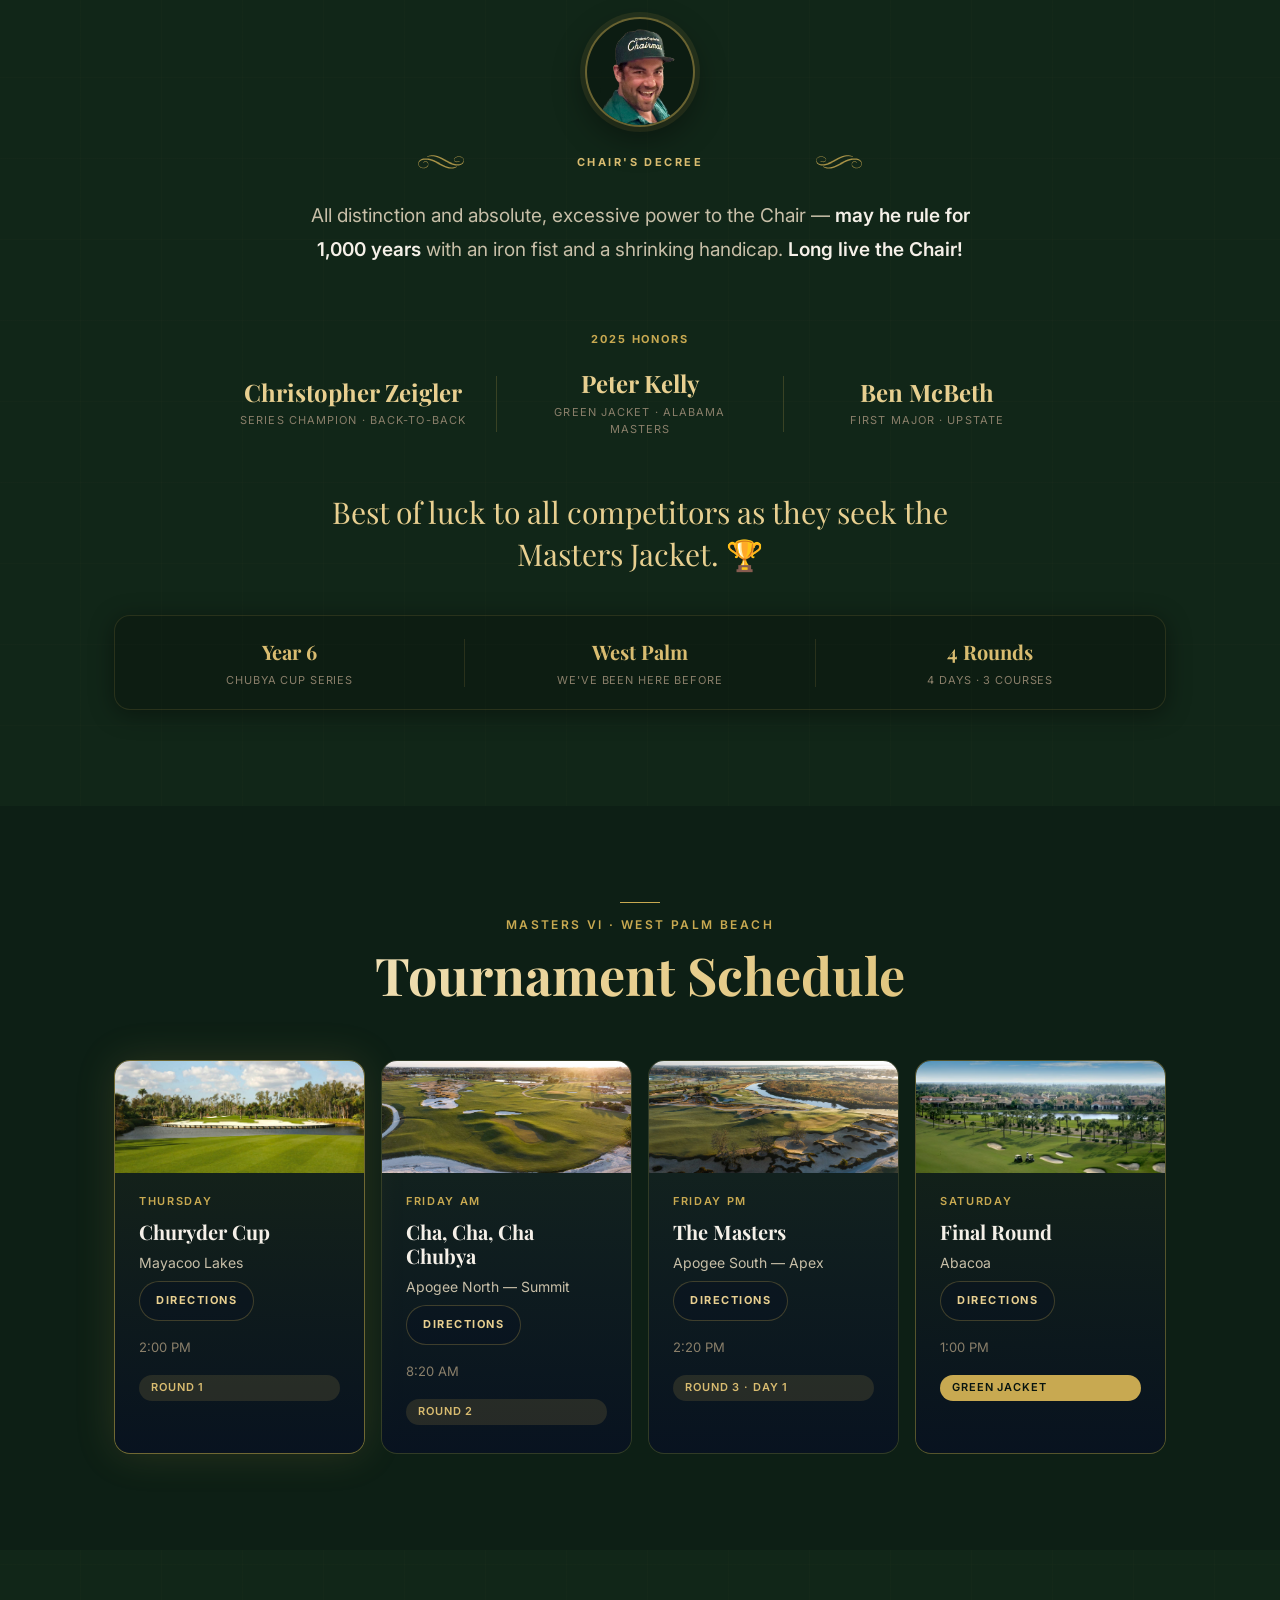
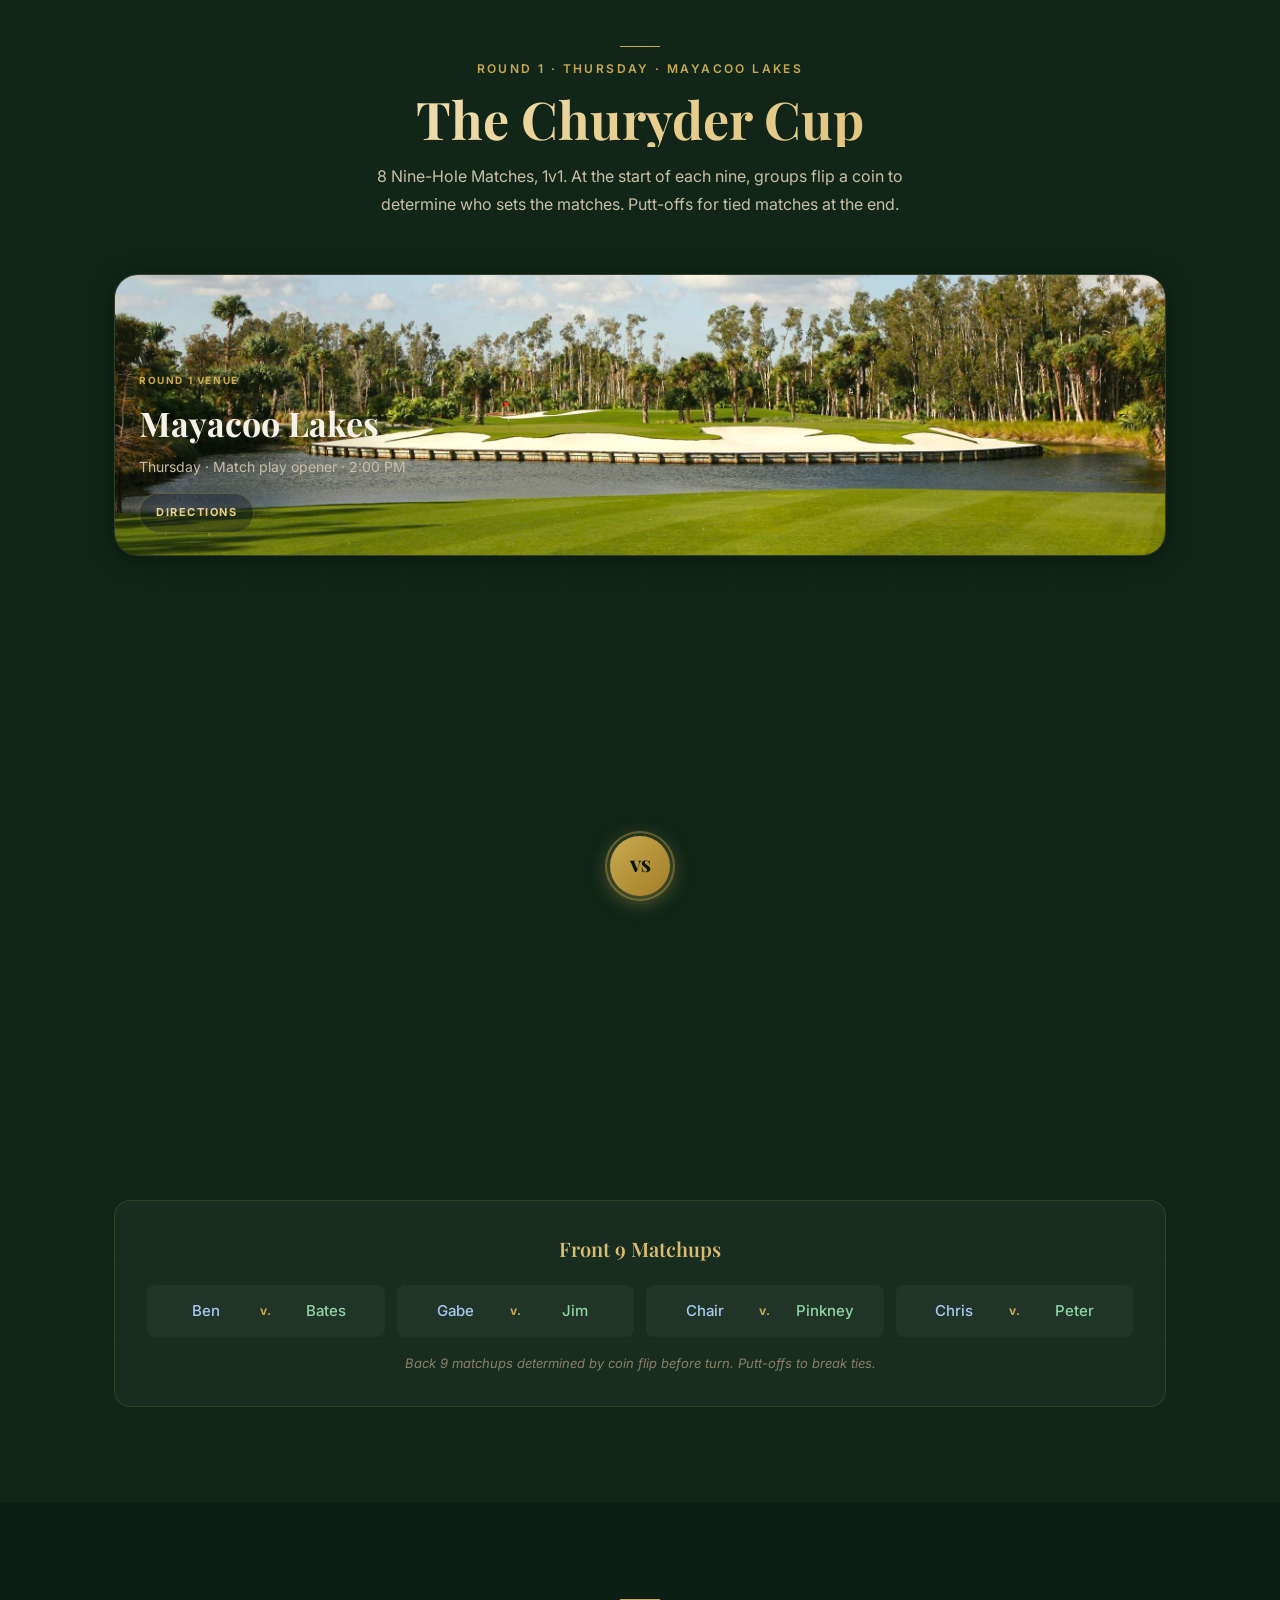
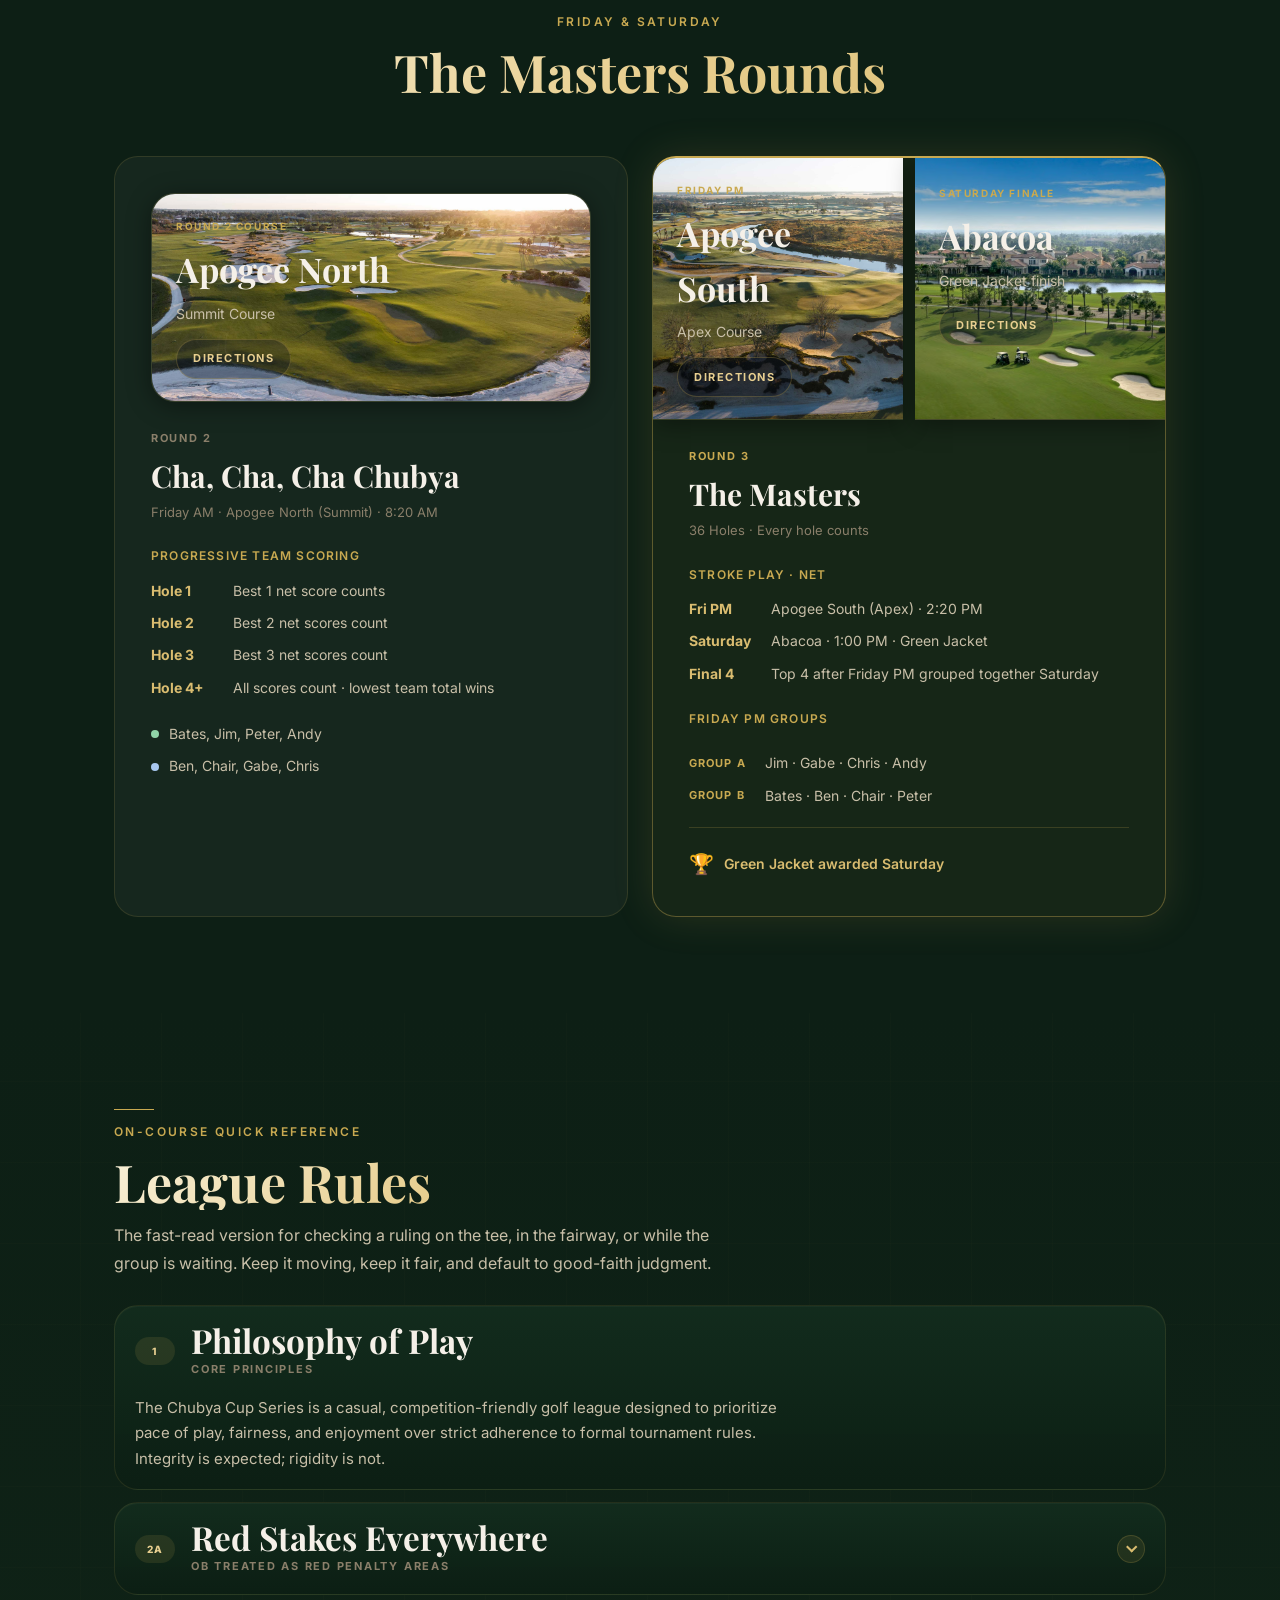
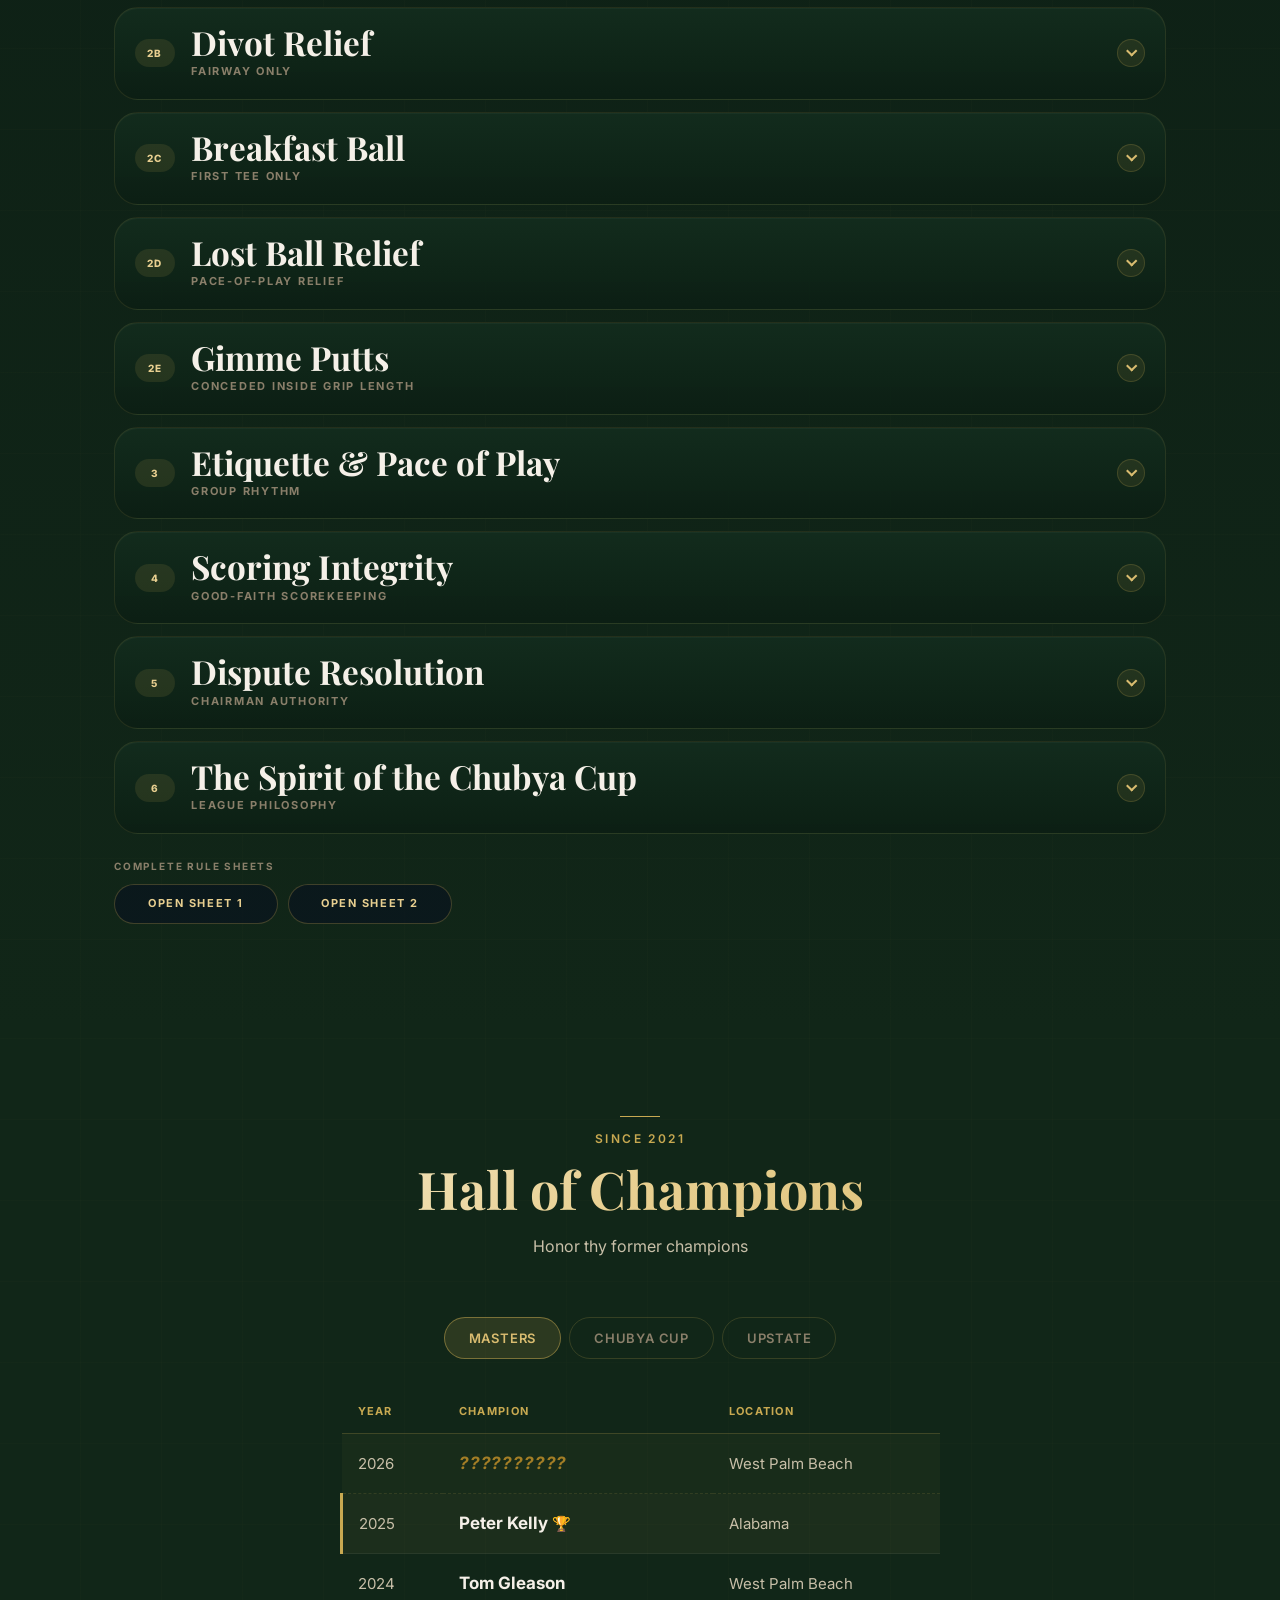
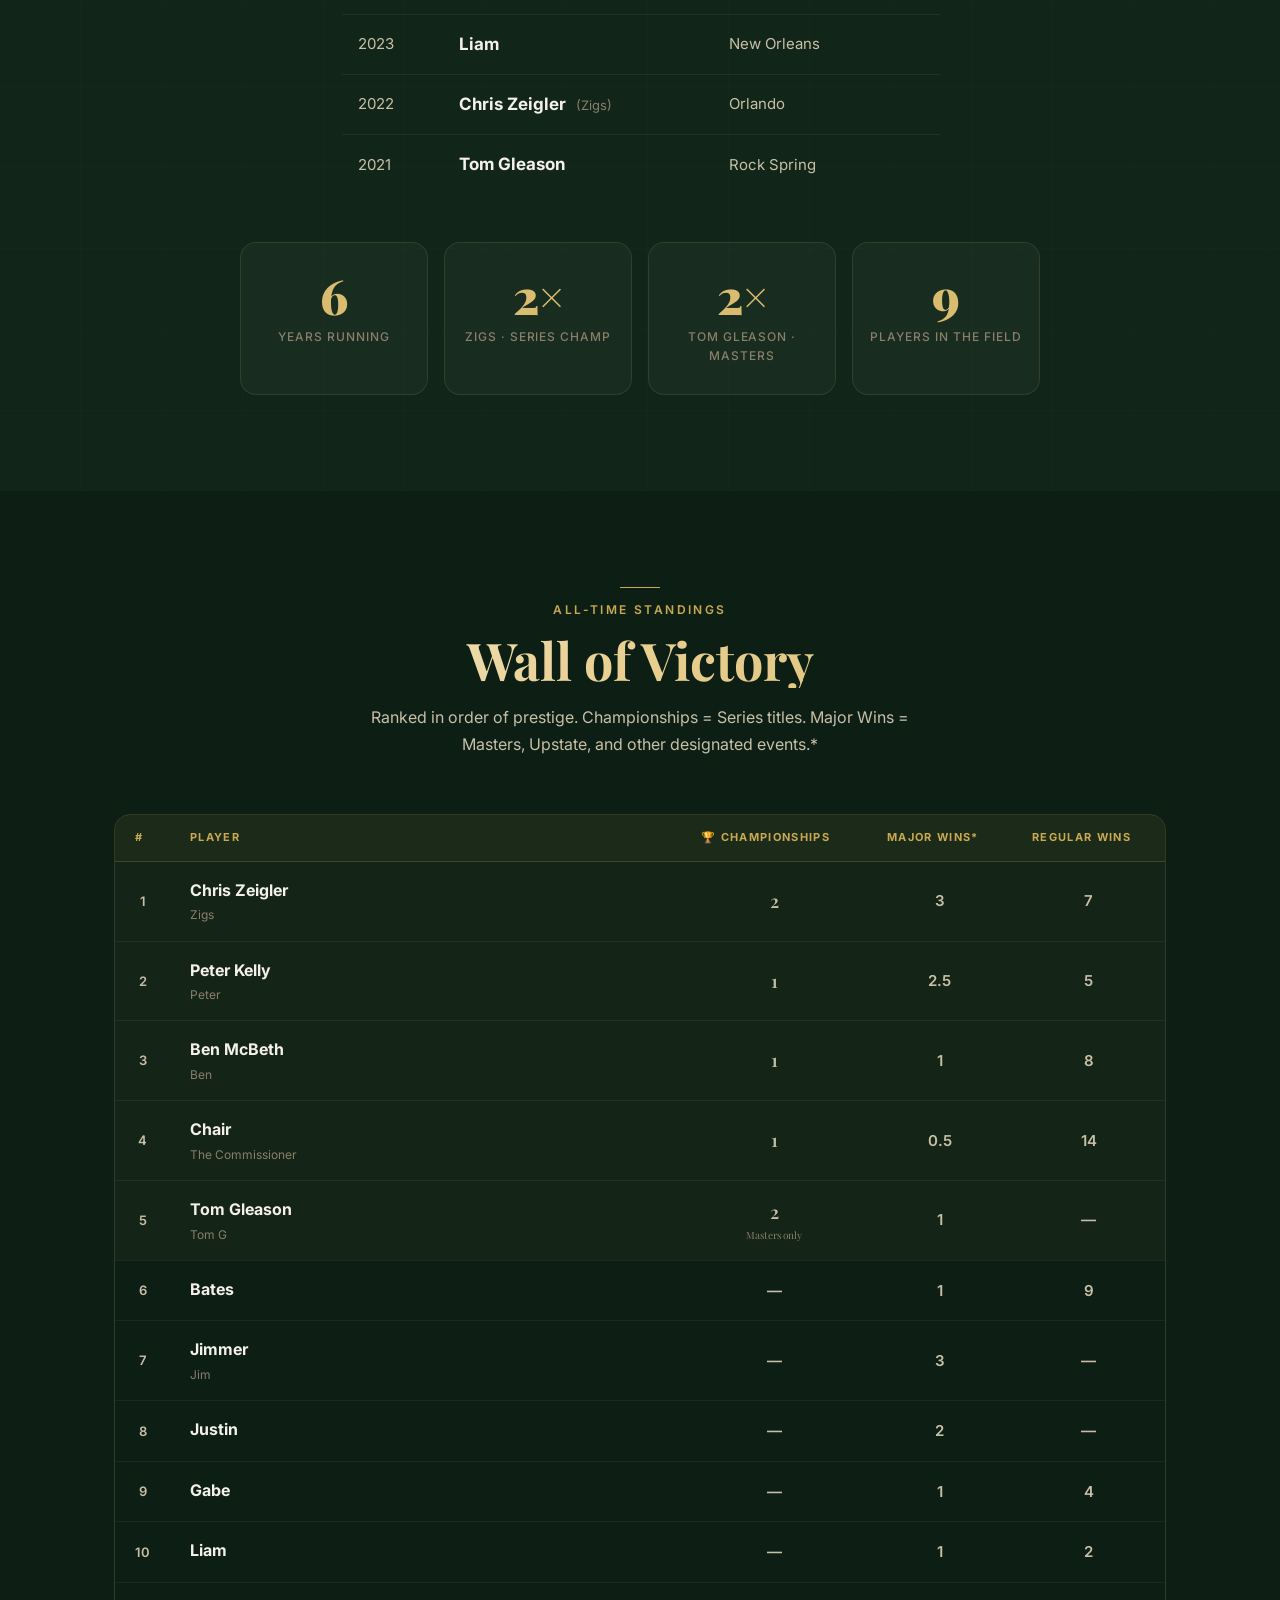
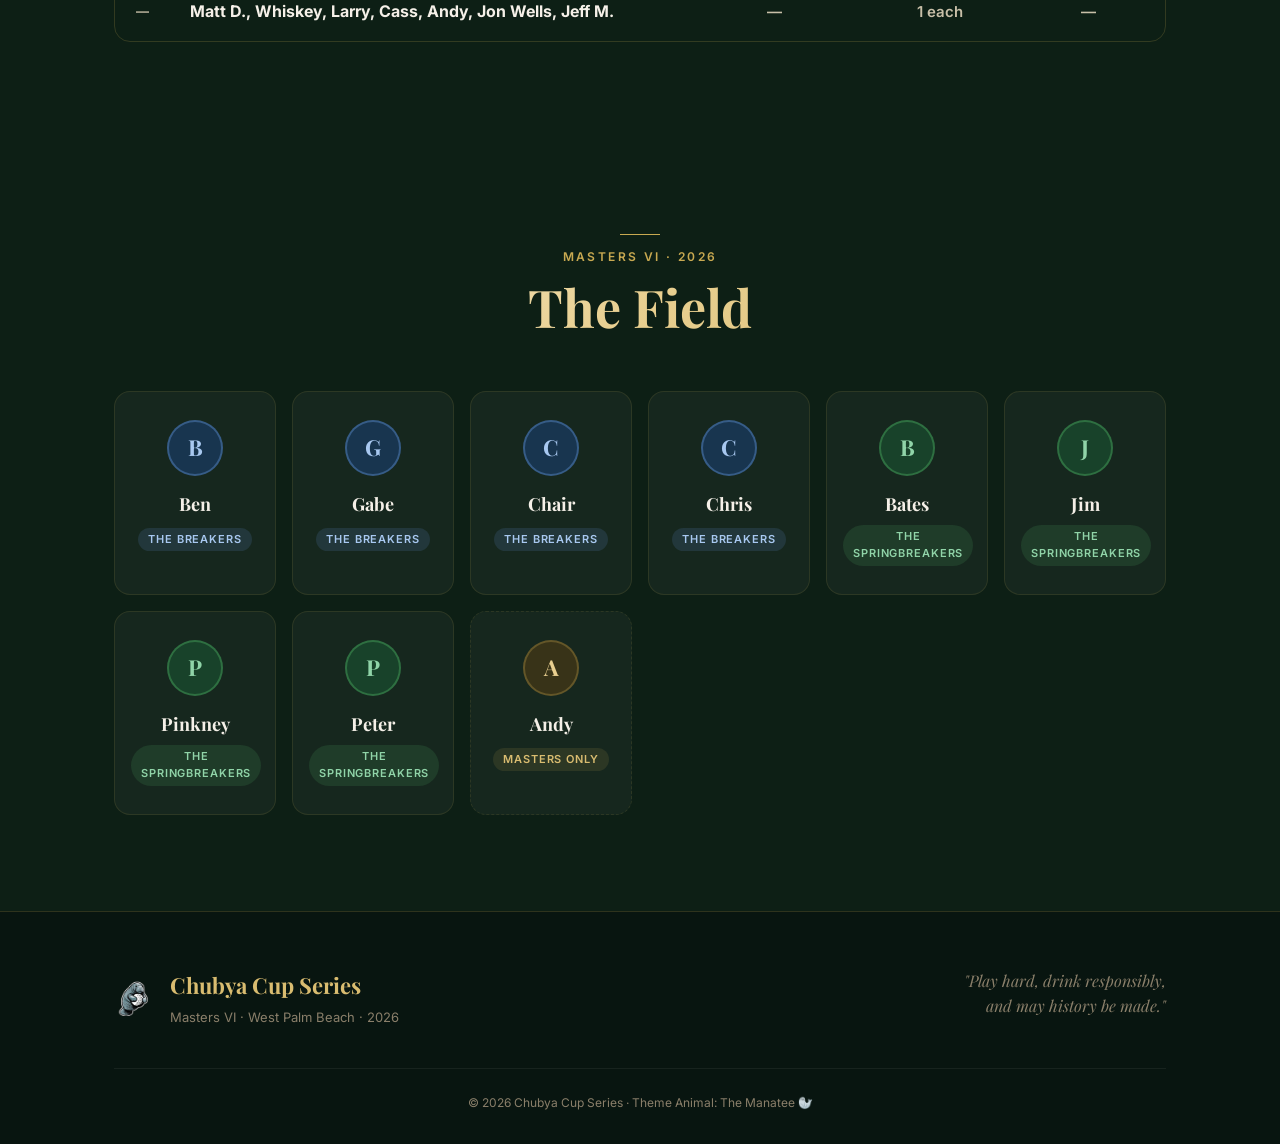
==== commit 2d681084: "Use flourish asset for decree" ====
--- a/index.html
+++ b/index.html
@@ -21,7 +21,7 @@
   <link rel="preconnect" href="https://fonts.googleapis.com" />
   <link rel="preconnect" href="https://fonts.gstatic.com" crossorigin />
   <link href="https://fonts.googleapis.com/css2?family=Cinzel:wght@500;600;700&family=Cormorant+Garamond:wght@600;700&family=Playfair+Display:wght@400;600;700;900&family=Inter:wght@300;400;500;600&display=swap" rel="stylesheet" />
-  <link rel="stylesheet" href="styles.css?v=2026-04-13-decree-flourish" />
+  <link rel="stylesheet" href="styles.css?v=2026-04-13-decree-asset" />
   <link rel="icon" type="image/png" href="images/manatee-logo.png?v=2026-04-12-cachefix" />
 </head>
 <body>
--- a/styles.css
+++ b/styles.css
@@ -1393,13 +1393,18 @@
 }
 .decree-rule {
   flex: 1;
-  min-width: 88px;
-  height: 24px;
-  background-image: url("data:image/svg+xml,%3Csvg xmlns='http://www.w3.org/2000/svg' viewBox='0 0 180 24' fill='none' stroke='%23c8a951' stroke-width='1.75' stroke-linecap='round' stroke-linejoin='round'%3E%3Cpath d='M6 12c8 0 8-8 16-8s8 8 16 8 8-8 16-8 8 8 16 8'/%3E%3Cpath d='M70 12h36'/%3E%3Cpath d='M106 12c8 0 8-8 16-8s8 8 16 8 8-8 16-8 8 8 16 8'/%3E%3Cpath d='M84 12c0-3.5 2.7-6.5 6-6.5s6 3 6 6.5'/%3E%3Cpath d='M84 12c0 3.5 2.7 6.5 6 6.5s6-3 6-6.5'/%3E%3C/svg%3E");
-  background-repeat: no-repeat;
-  background-position: center;
-  background-size: contain;
-  opacity: 0.9;
+  min-width: 112px;
+  height: 28px;
+  background-color: var(--gold-500);
+  -webkit-mask-image: url('images/gold_ornamental_flourish.svg?v=2026-04-13-decree-asset');
+  mask-image: url('images/gold_ornamental_flourish.svg?v=2026-04-13-decree-asset');
+  -webkit-mask-repeat: no-repeat;
+  mask-repeat: no-repeat;
+  -webkit-mask-position: center;
+  mask-position: center;
+  -webkit-mask-size: contain;
+  mask-size: contain;
+  opacity: 0.82;
 }
 .decree-rule--right {
   transform: scaleX(-1);
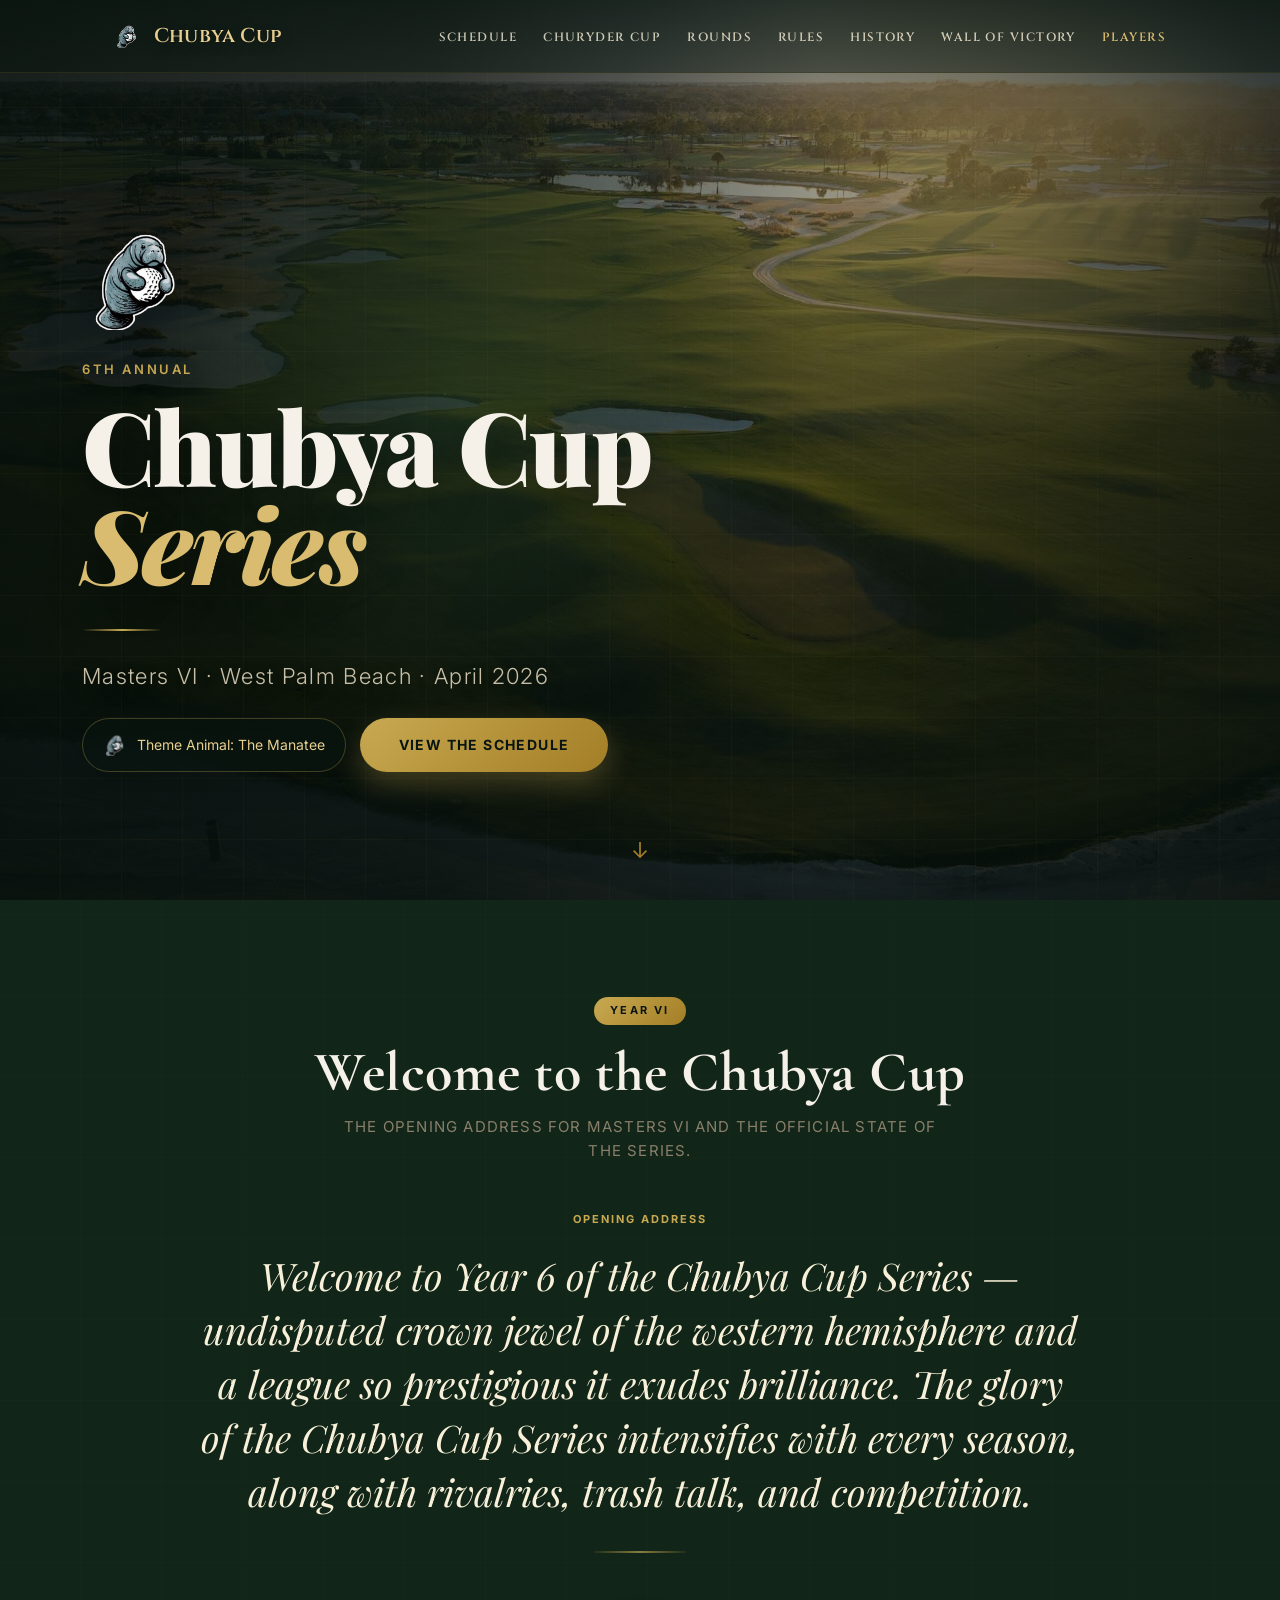
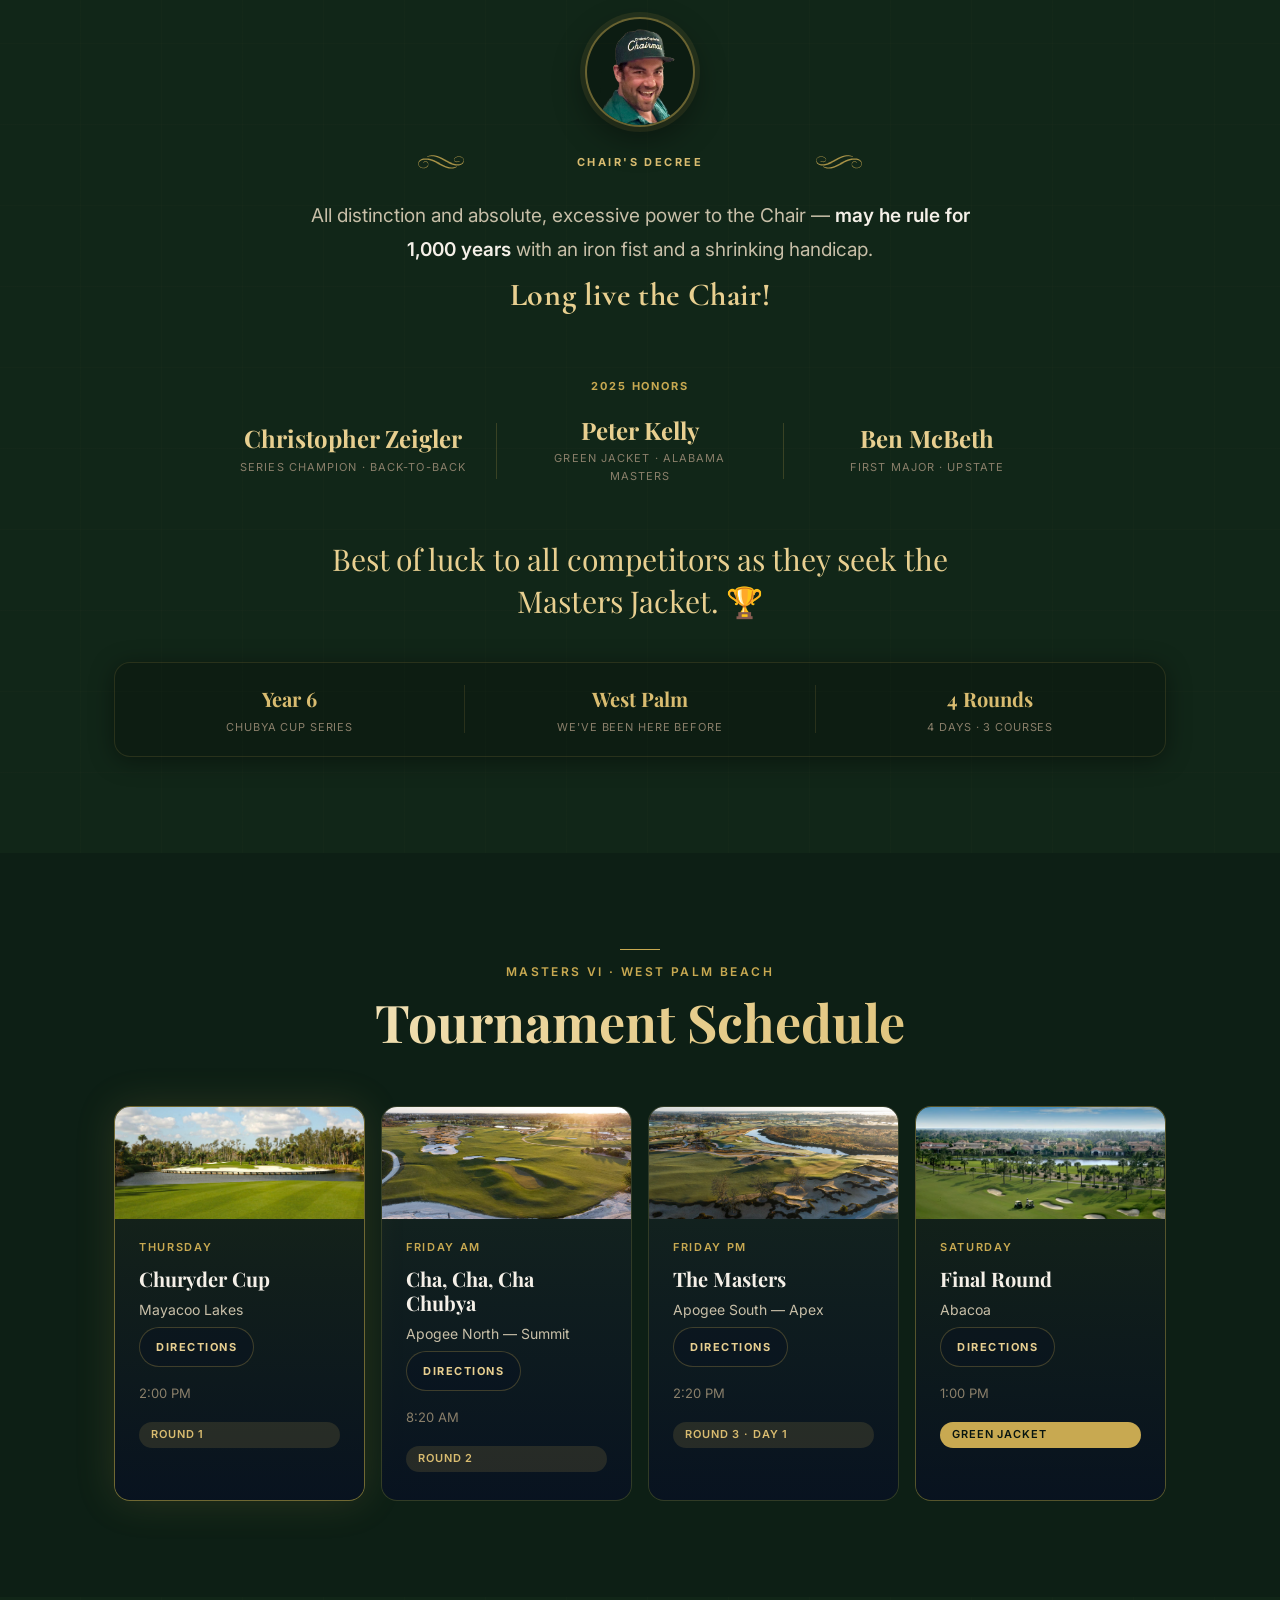
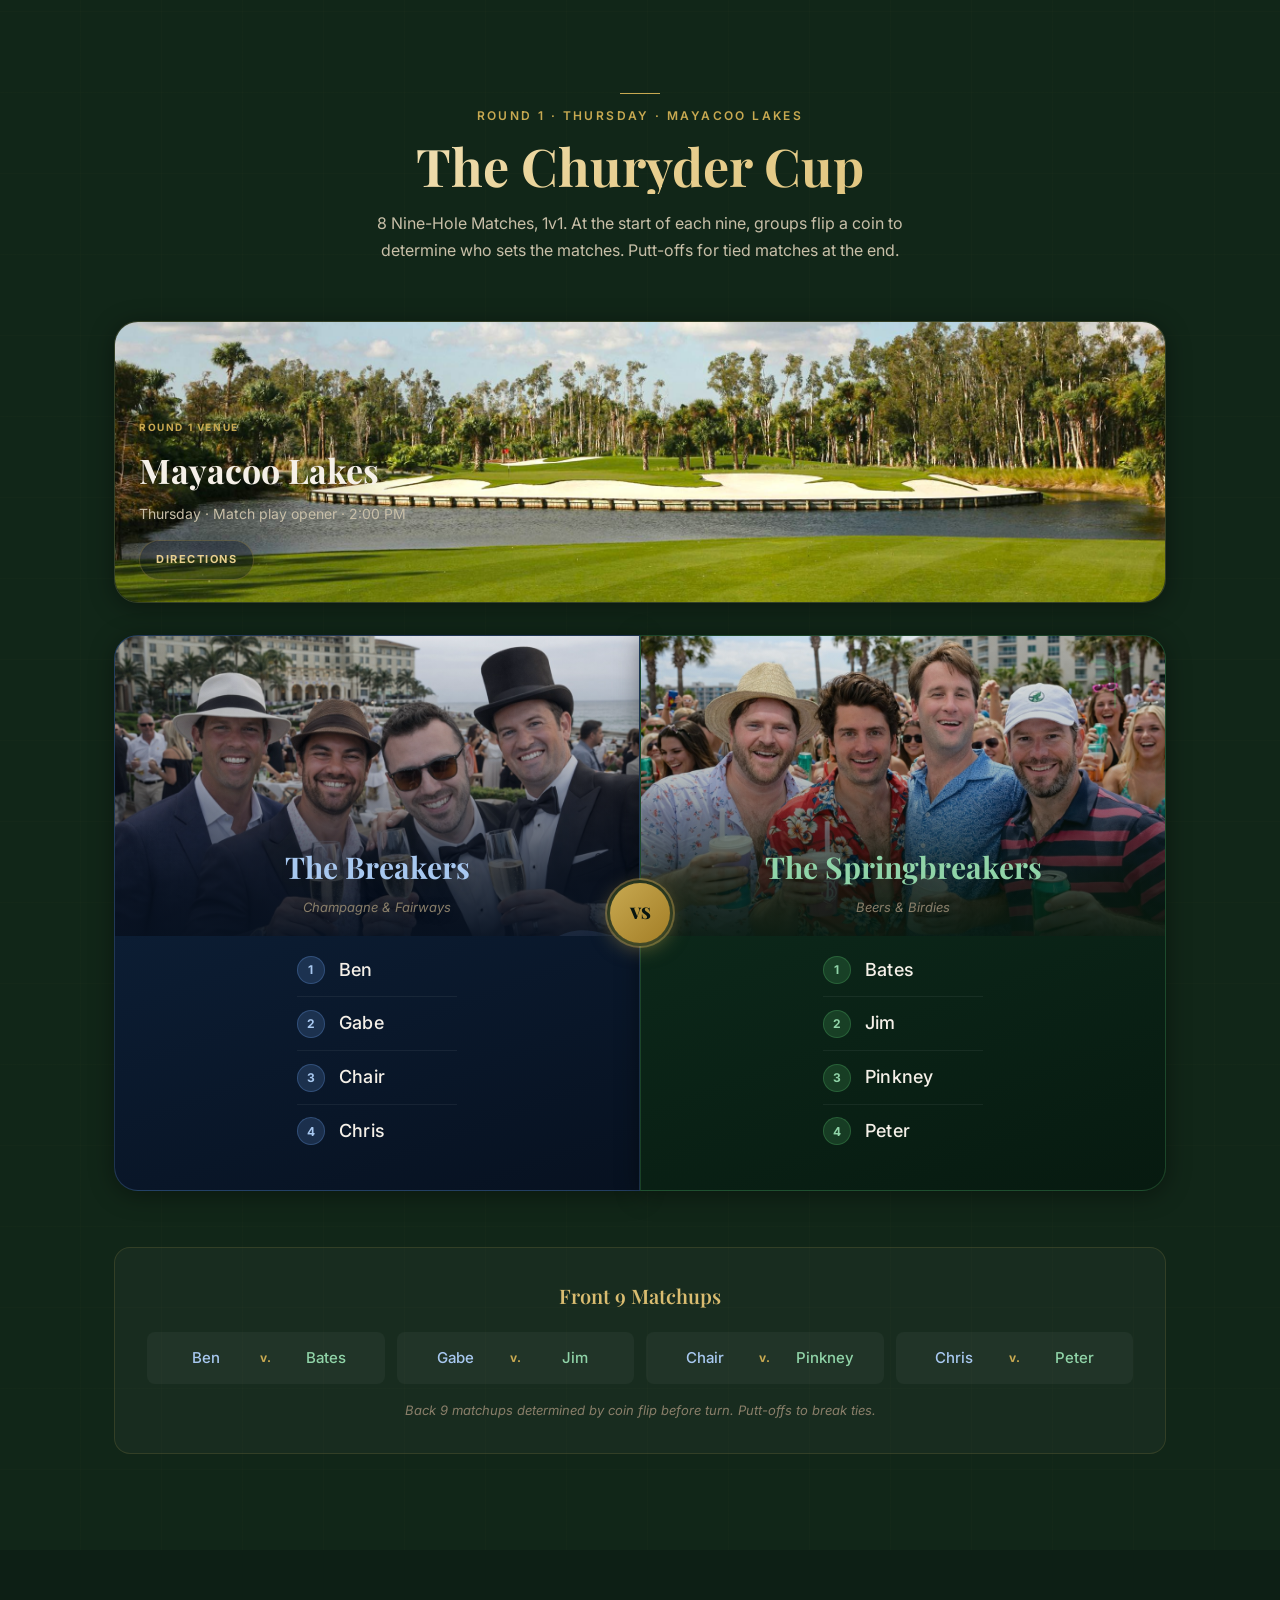
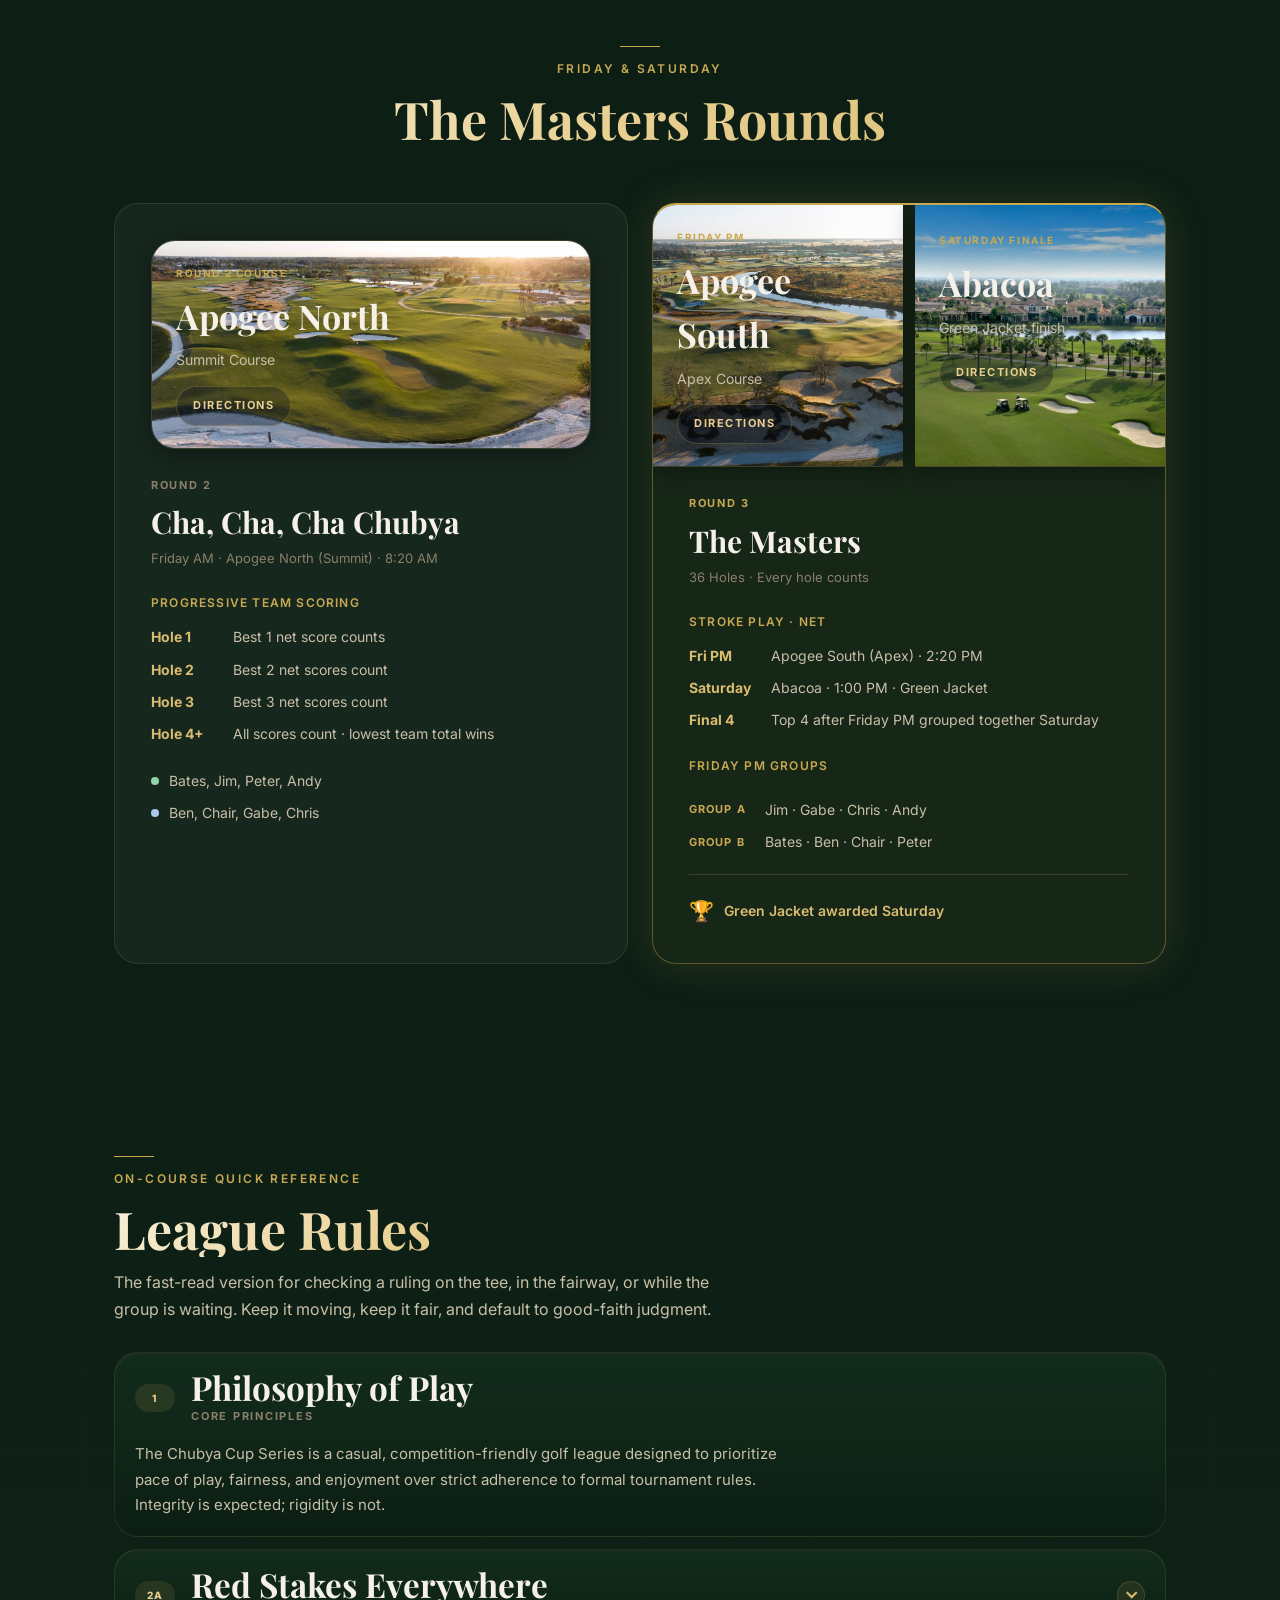
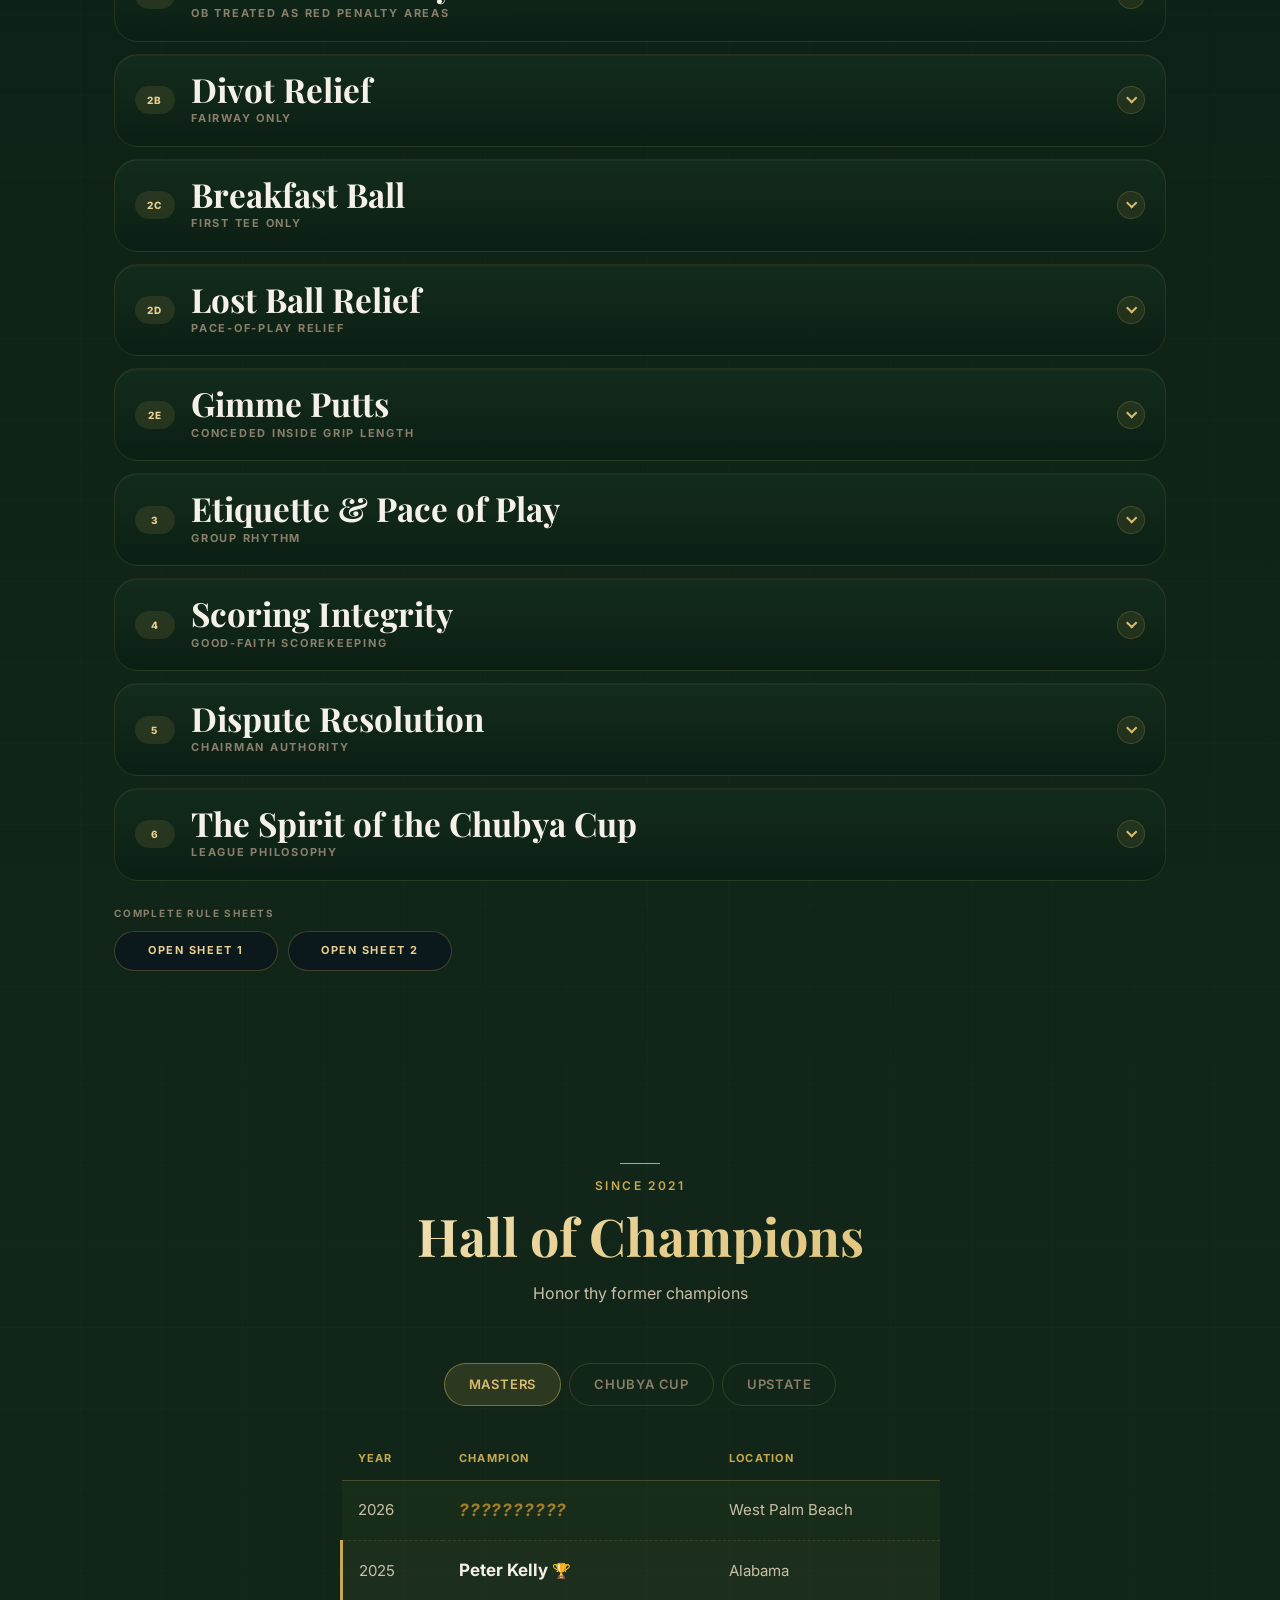
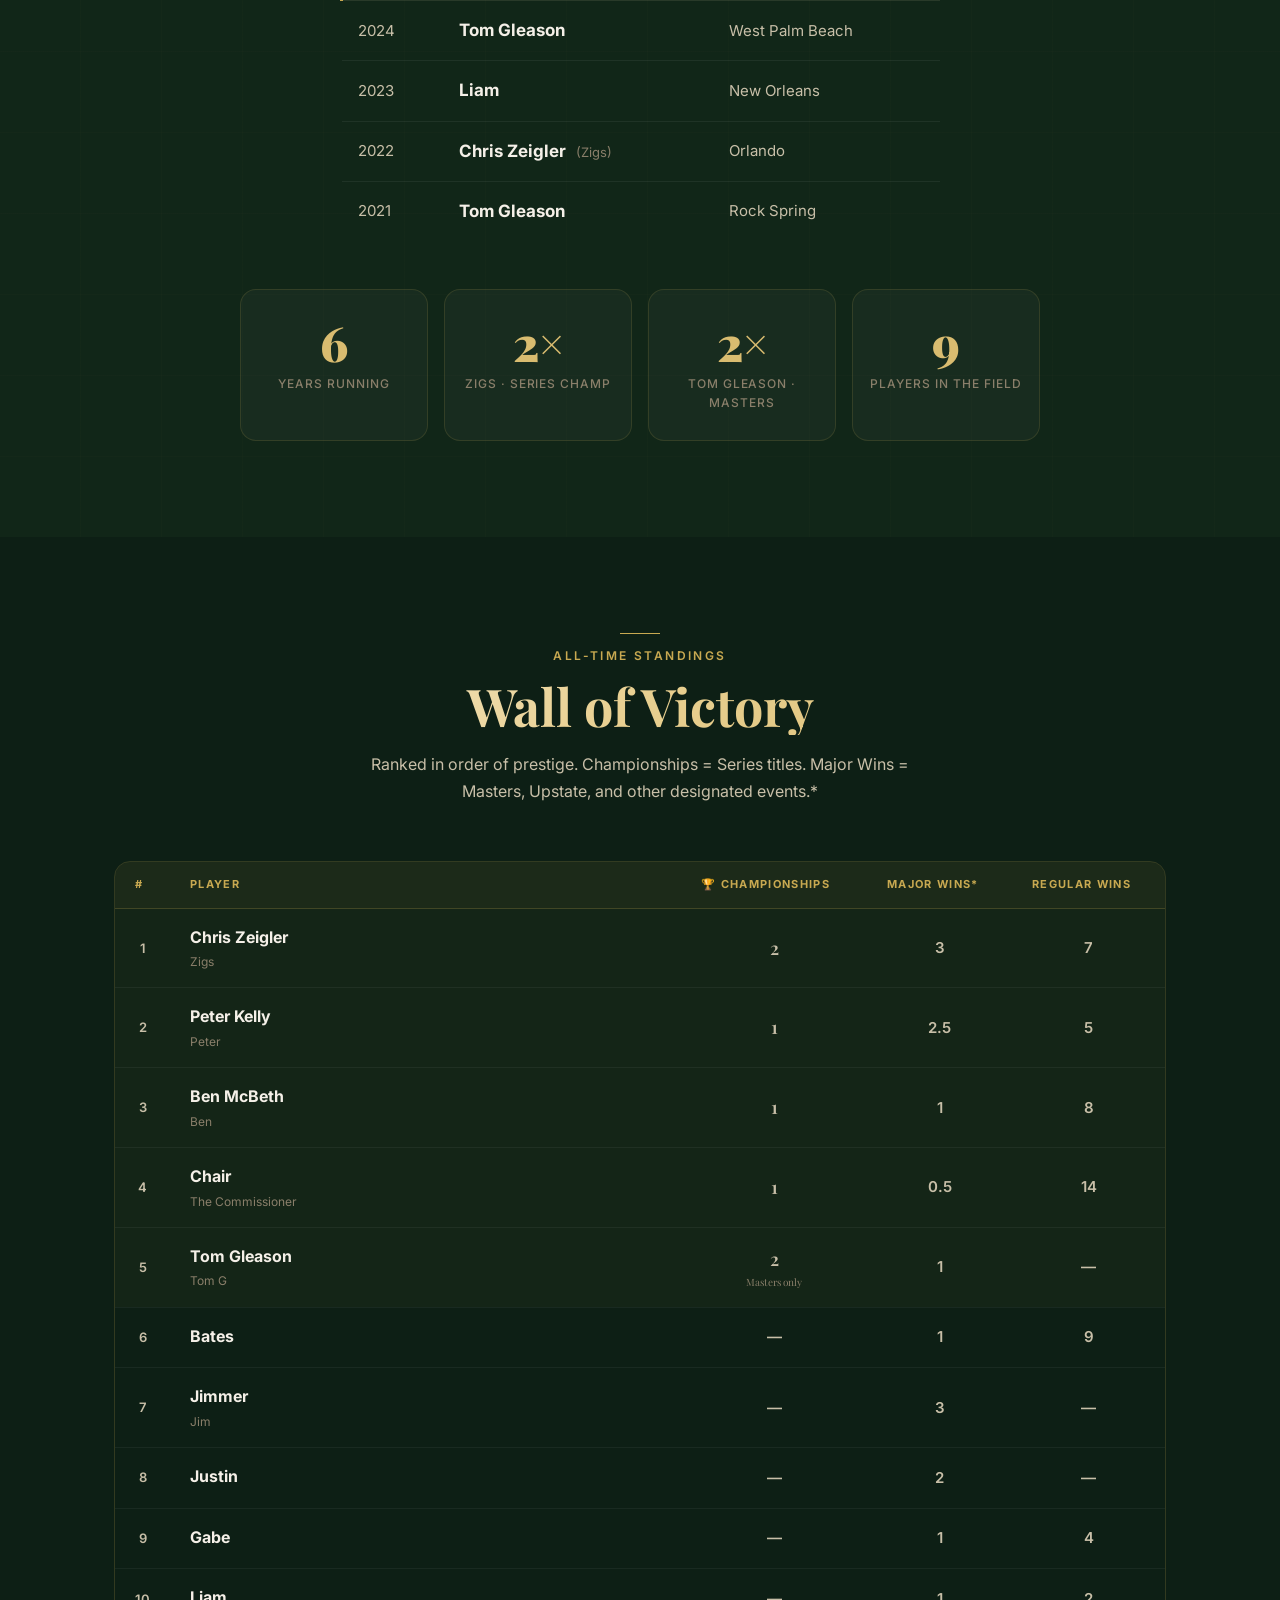
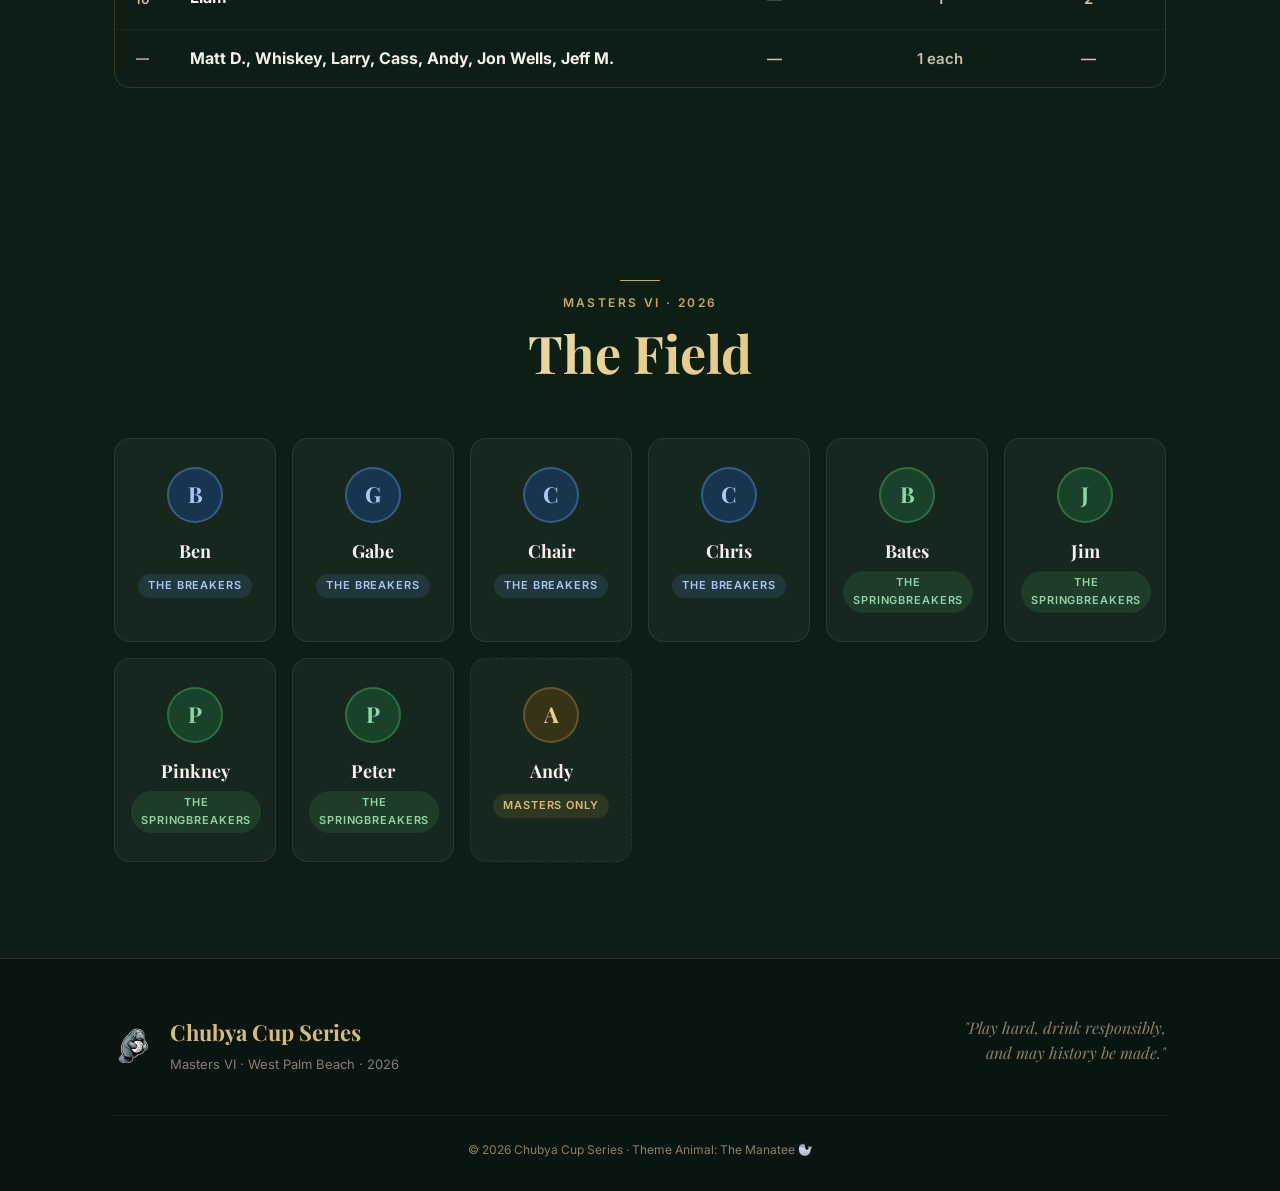
==== commit 4878abec: "Elevate decree acclaim text" ====
--- a/index.html
+++ b/index.html
@@ -21,7 +21,7 @@
   <link rel="preconnect" href="https://fonts.googleapis.com" />
   <link rel="preconnect" href="https://fonts.gstatic.com" crossorigin />
   <link href="https://fonts.googleapis.com/css2?family=Cinzel:wght@500;600;700&family=Cormorant+Garamond:wght@600;700&family=Playfair+Display:wght@400;600;700;900&family=Inter:wght@300;400;500;600&display=swap" rel="stylesheet" />
-  <link rel="stylesheet" href="styles.css?v=2026-04-13-decree-asset" />
+  <link rel="stylesheet" href="styles.css?v=2026-04-13-decree-acclaim" />
   <link rel="icon" type="image/png" href="images/manatee-logo.png?v=2026-04-12-cachefix" />
 </head>
 <body>
@@ -97,7 +97,8 @@
             <div class="decree-rule decree-rule--right"></div>
           </div>
           <p class="decree-body">
-            All distinction and absolute, excessive power to the Chair — <strong>may he rule for 1,000 years</strong> with an iron fist and a shrinking handicap. <strong>Long live the Chair!</strong>
+            All distinction and absolute, excessive power to the Chair — <strong>may he rule for 1,000 years</strong> with an iron fist and a shrinking handicap.
+            <span class="decree-acclaim">Long live the Chair!</span>
           </p>
         </div>
 
--- a/styles.css
+++ b/styles.css
@@ -1426,6 +1426,17 @@
 .decree-body strong {
   color: var(--text-primary);
   font-weight: 600;
+}
+.decree-acclaim {
+  display: block;
+  margin-top: 10px;
+  font-family: var(--font-ceremonial);
+  font-size: clamp(24px, 3.2vw, 32px);
+  font-weight: 700;
+  line-height: 1.15;
+  letter-spacing: 0.02em;
+  color: var(--gold-300);
+  text-wrap: balance;
 }
 
 /* ─── 2025 Honors ─── */
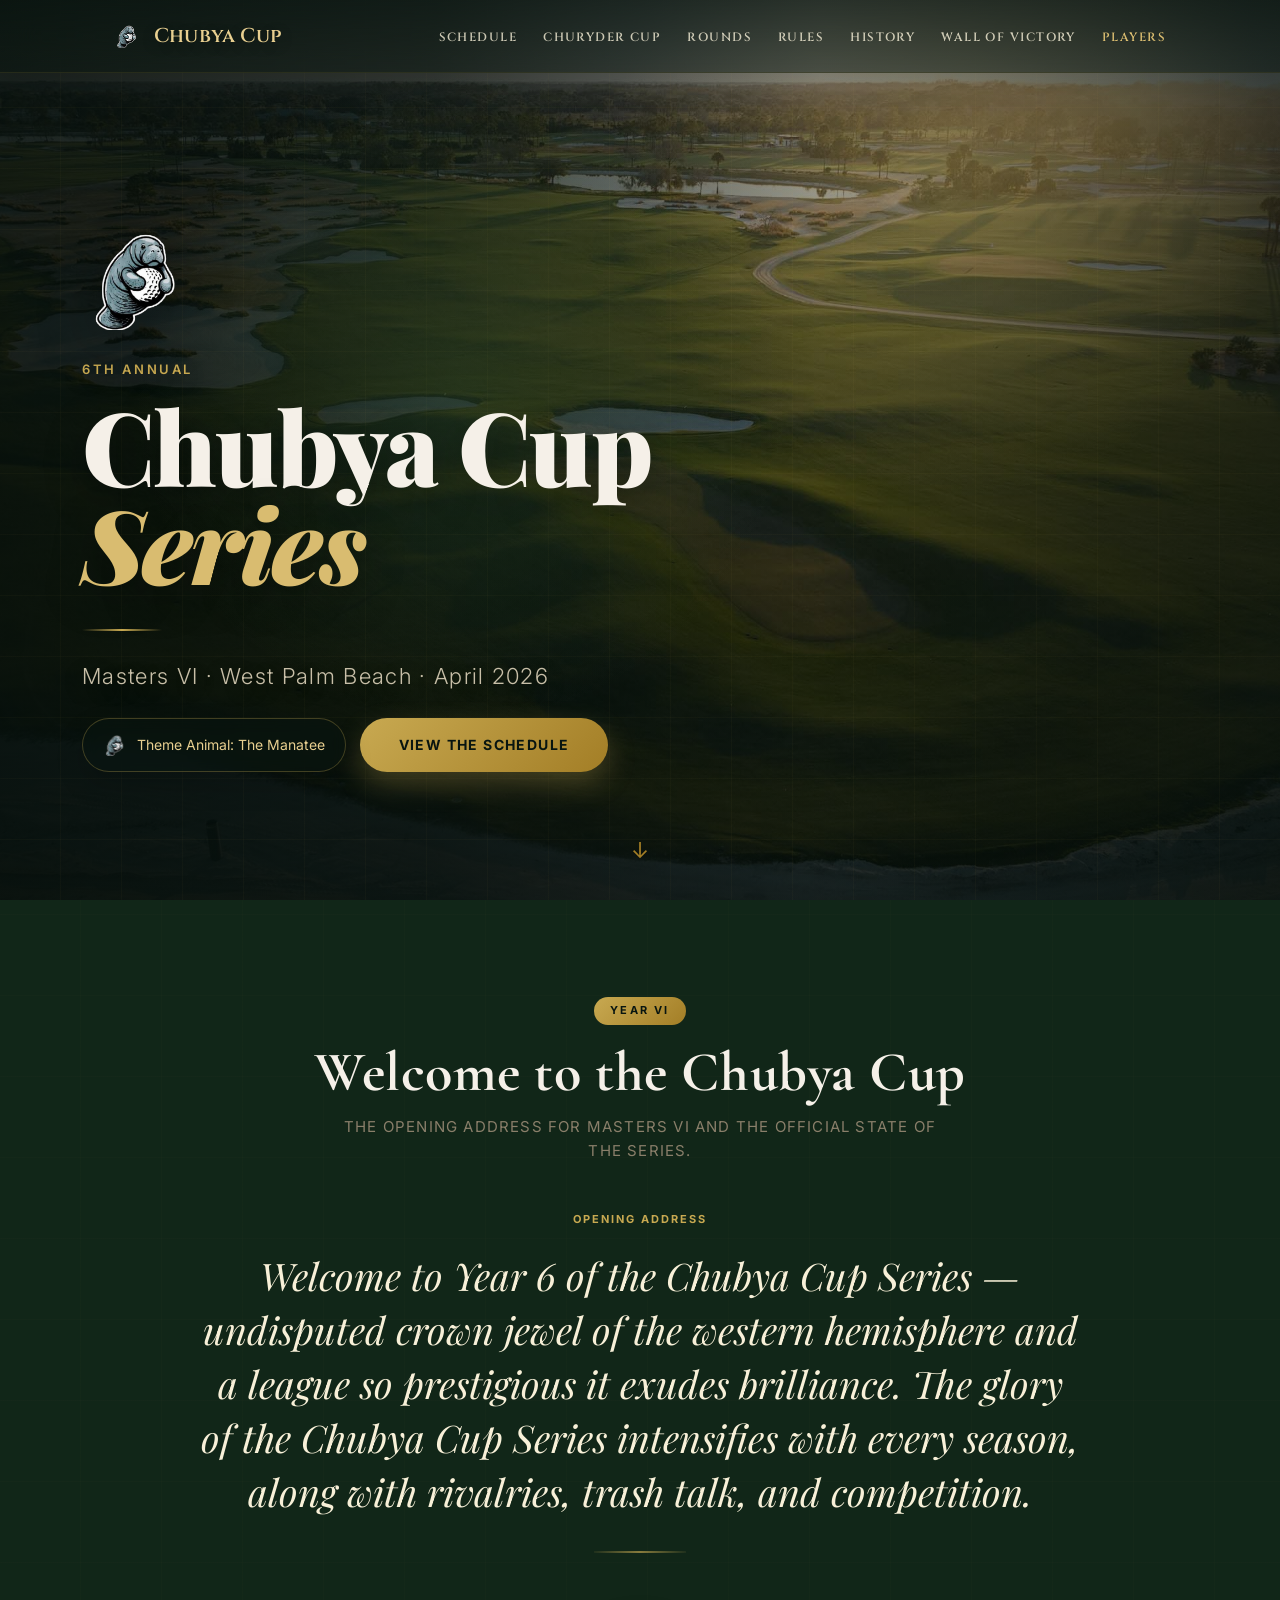
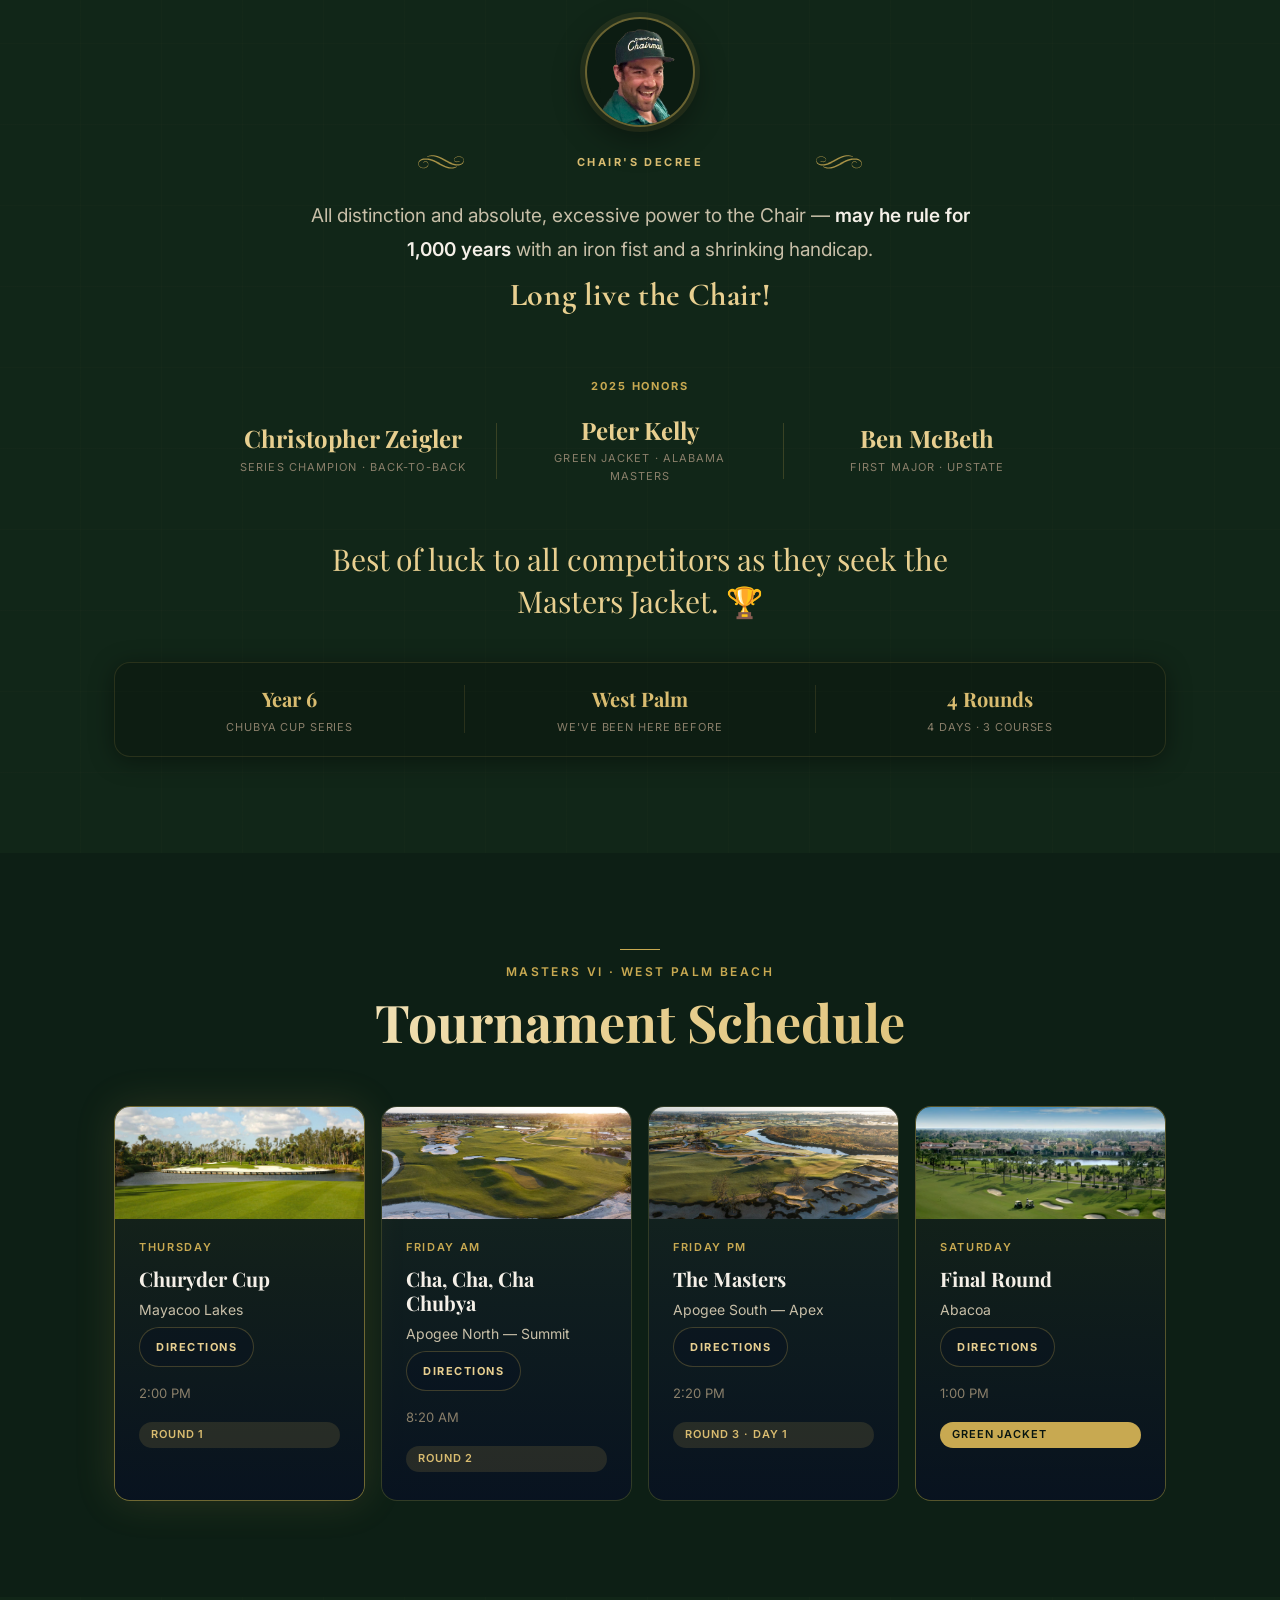
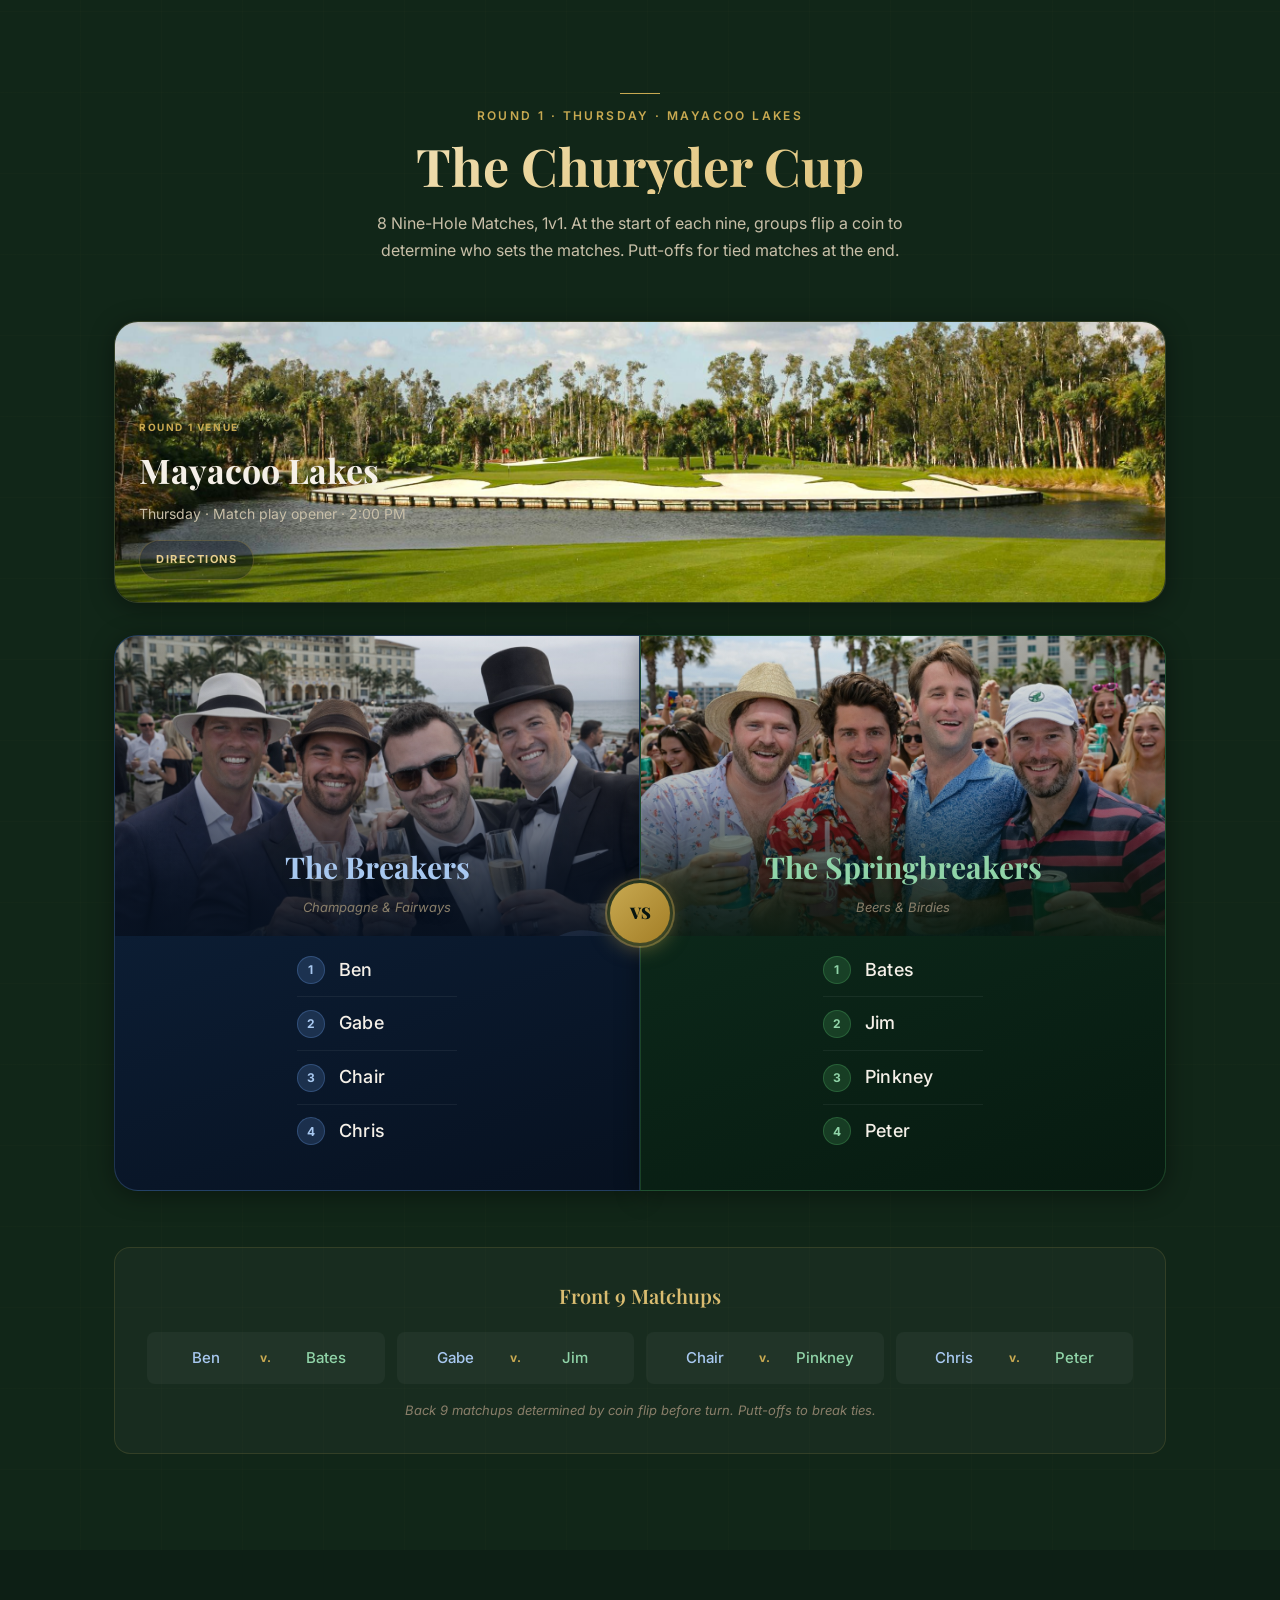
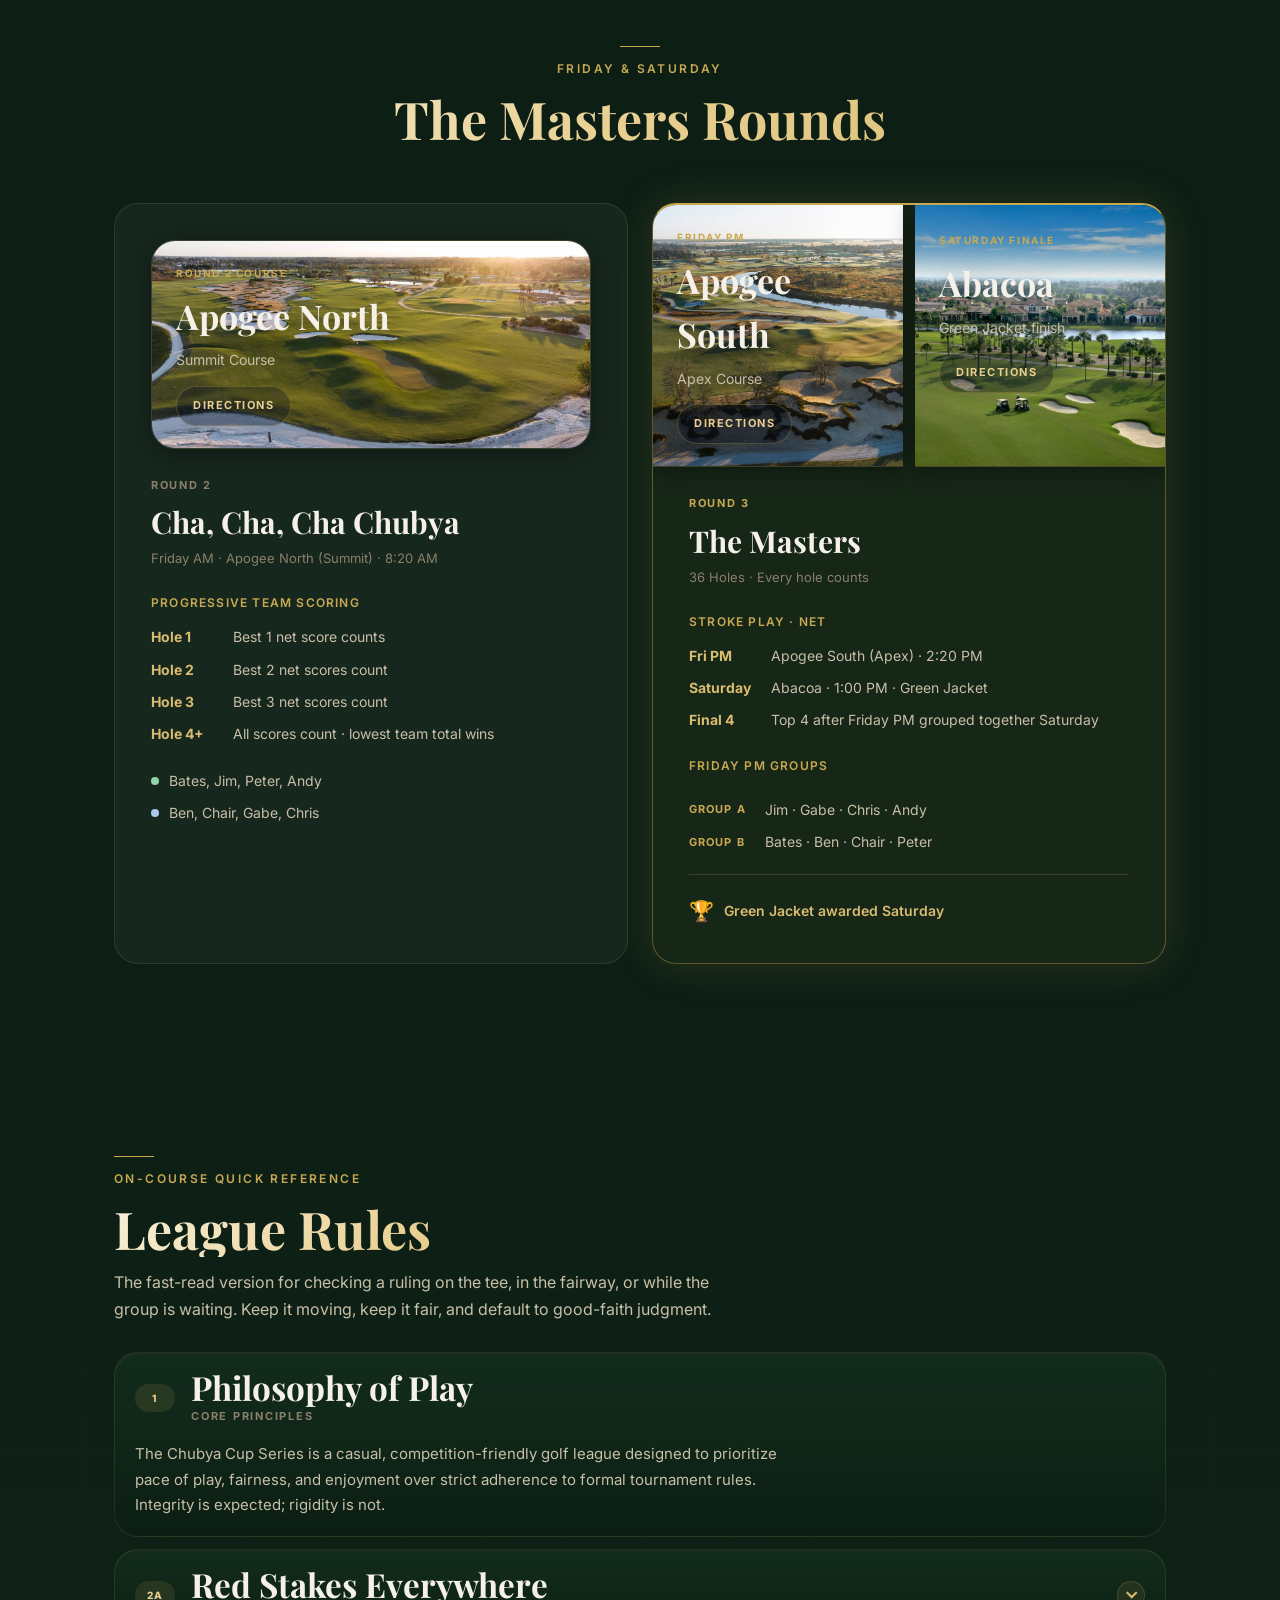
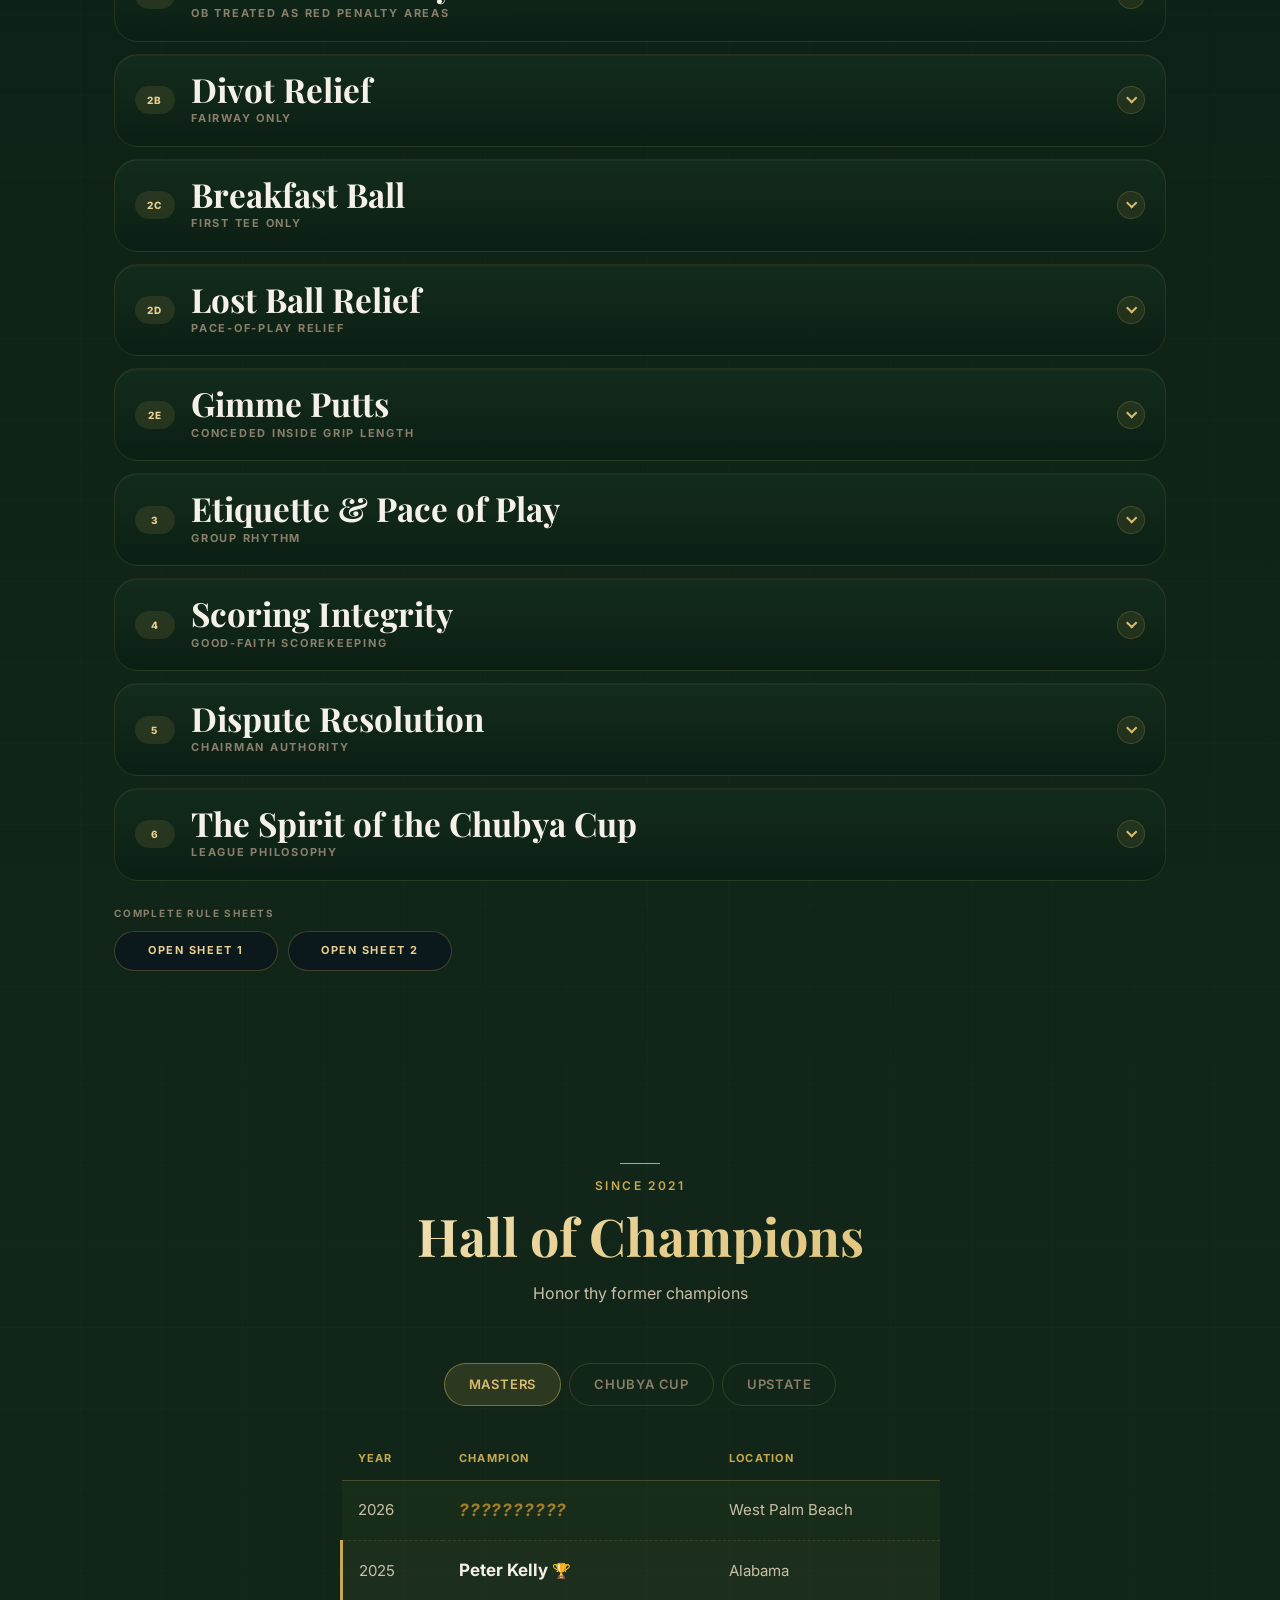
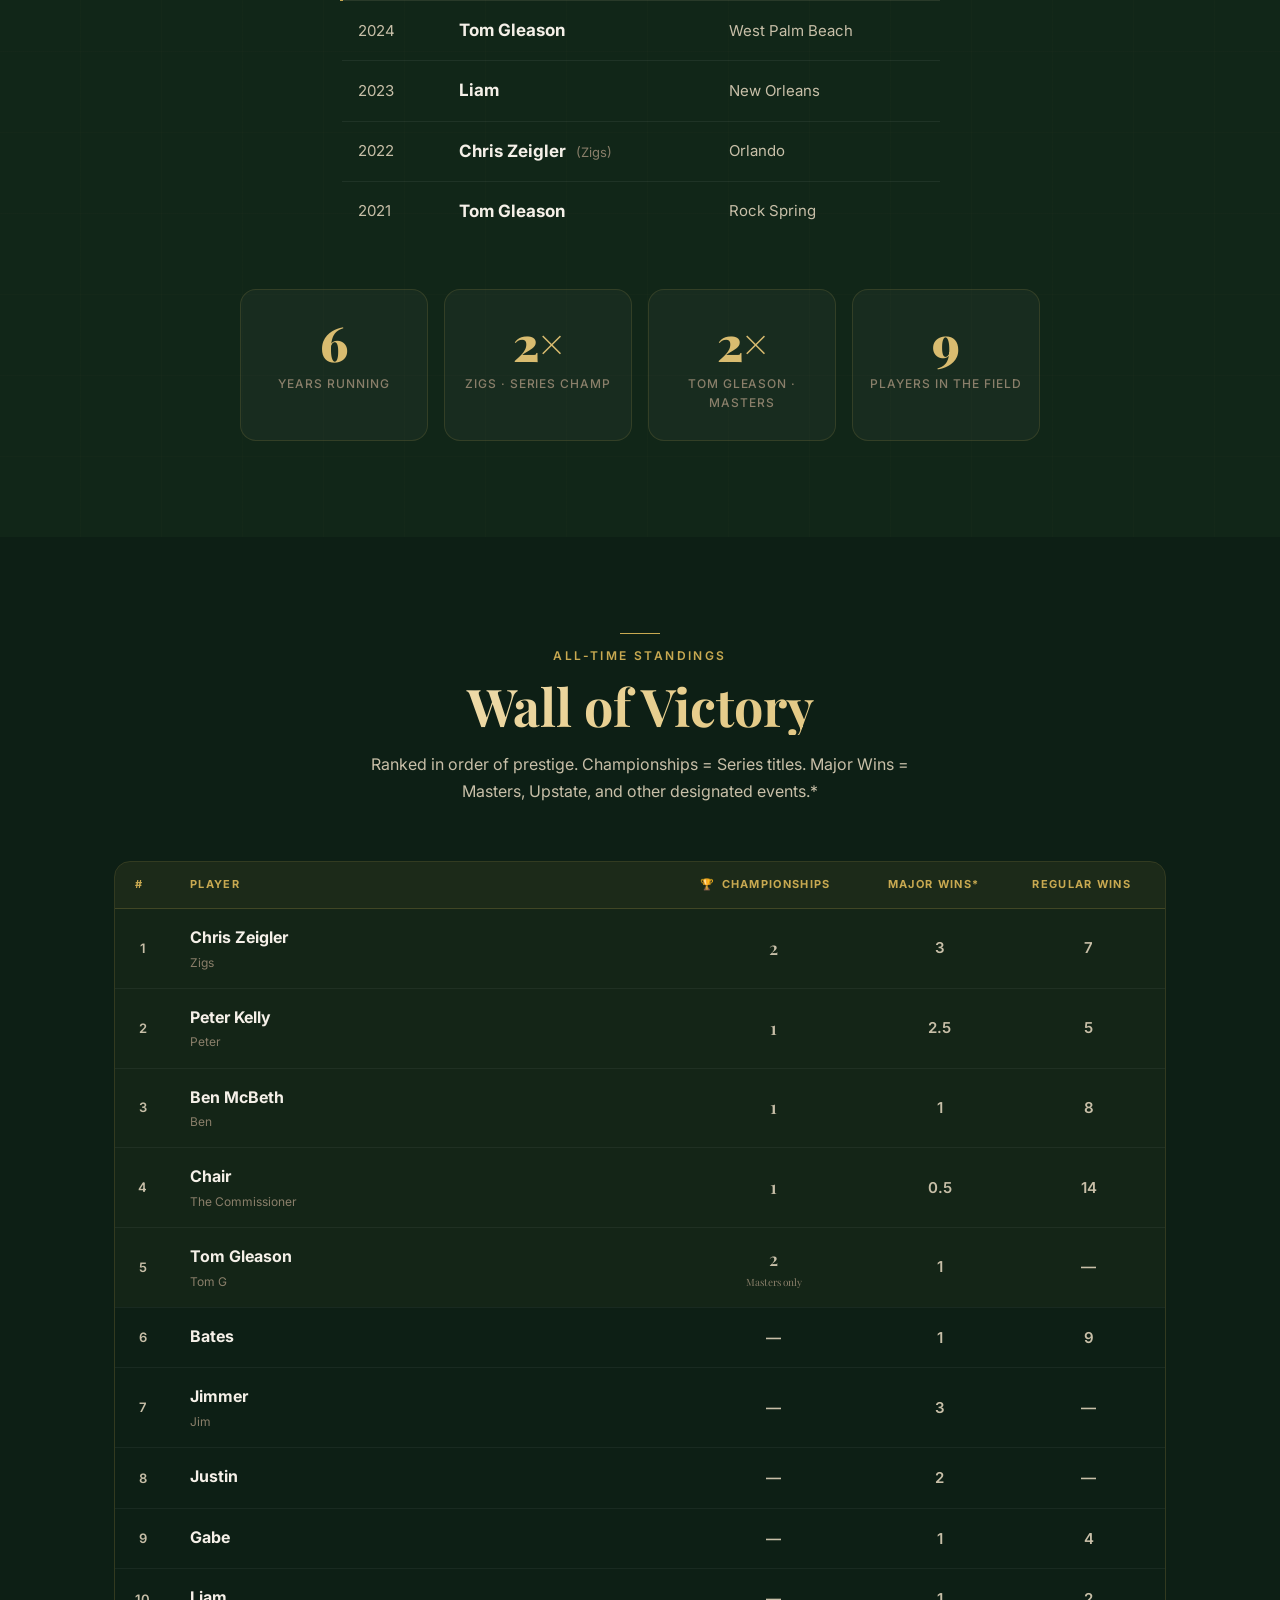
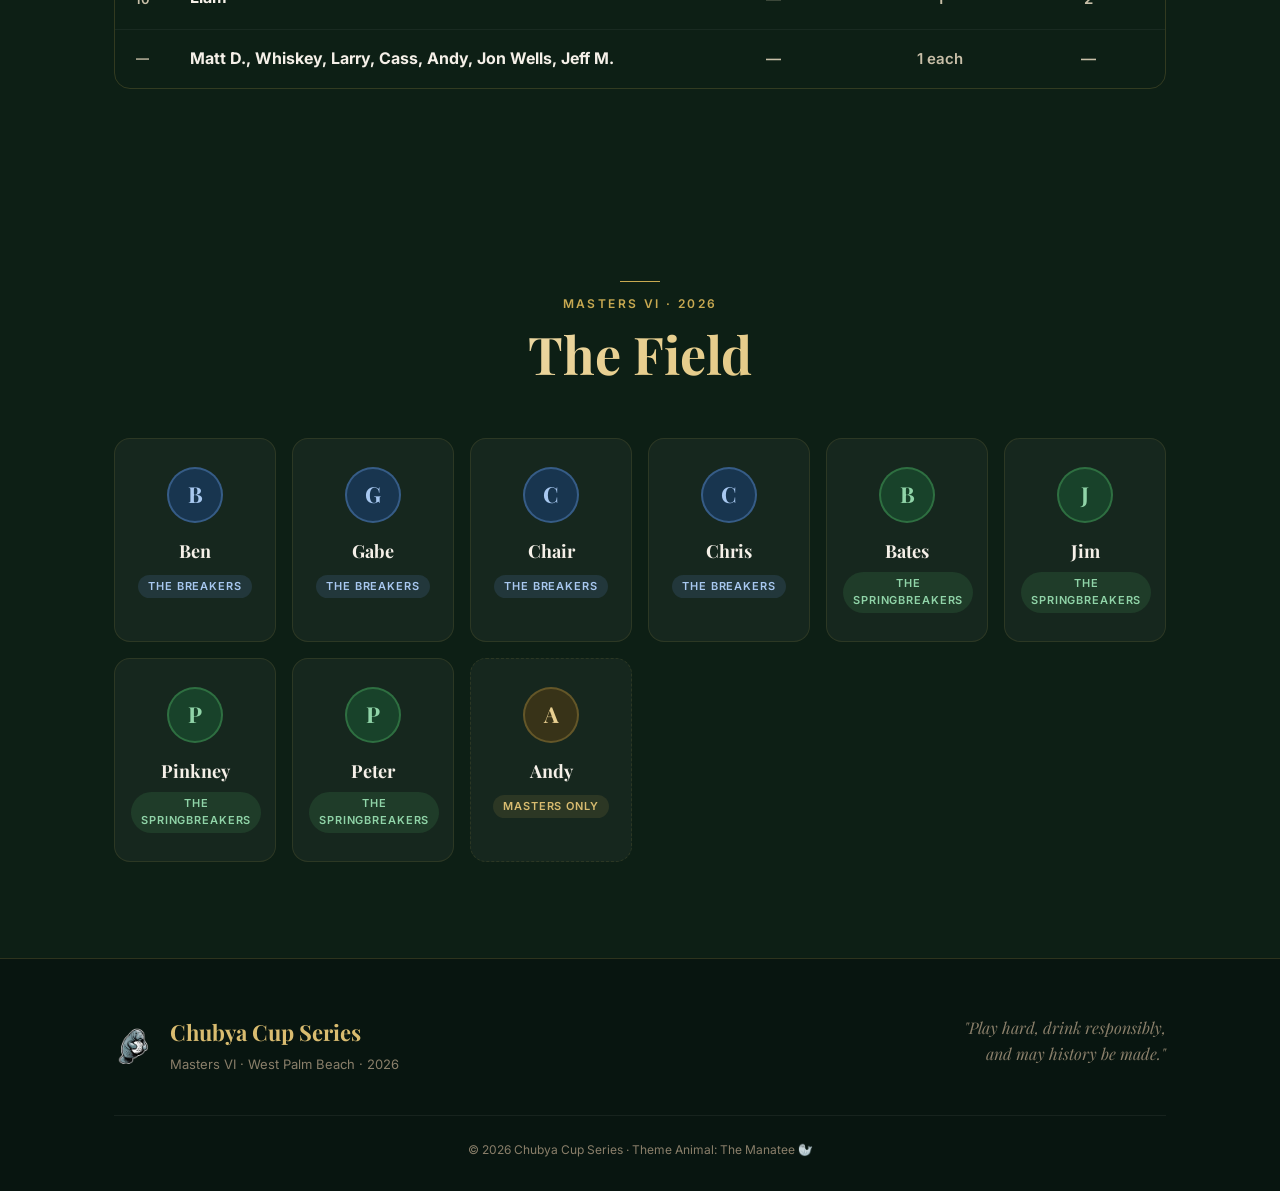
==== commit b55a90b4: "Keep championships header on one line" ====
--- a/index.html
+++ b/index.html
@@ -21,7 +21,7 @@
   <link rel="preconnect" href="https://fonts.googleapis.com" />
   <link rel="preconnect" href="https://fonts.gstatic.com" crossorigin />
   <link href="https://fonts.googleapis.com/css2?family=Cinzel:wght@500;600;700&family=Cormorant+Garamond:wght@600;700&family=Playfair+Display:wght@400;600;700;900&family=Inter:wght@300;400;500;600&display=swap" rel="stylesheet" />
-  <link rel="stylesheet" href="styles.css?v=2026-04-13-decree-acclaim" />
+  <link rel="stylesheet" href="styles.css?v=2026-04-13-table-head" />
   <link rel="icon" type="image/png" href="images/manatee-logo.png?v=2026-04-12-cachefix" />
 </head>
 <body>
@@ -737,7 +737,7 @@
             <tr>
               <th class="th-rank">#</th>
               <th>Player</th>
-              <th class="th-num">🏆 Championships</th>
+              <th class="th-num"><span class="table-head-label"><span class="table-head-icon" aria-hidden="true">🏆</span><span>Championships</span></span></th>
               <th class="th-num">Major Wins*</th>
               <th class="th-num">Regular Wins</th>
             </tr>
--- a/styles.css
+++ b/styles.css
@@ -1580,6 +1580,16 @@
 }
 .th-rank { width: 48px; text-align: center; }
 .th-num { text-align: center; }
+.table-head-label {
+  display: inline-flex;
+  align-items: center;
+  justify-content: center;
+  gap: 6px;
+  white-space: nowrap;
+}
+.table-head-icon {
+  line-height: 1;
+}
 .victory-table td {
   padding: 16px 20px;
   border-bottom: 1px solid rgba(255, 255, 255, 0.05);
